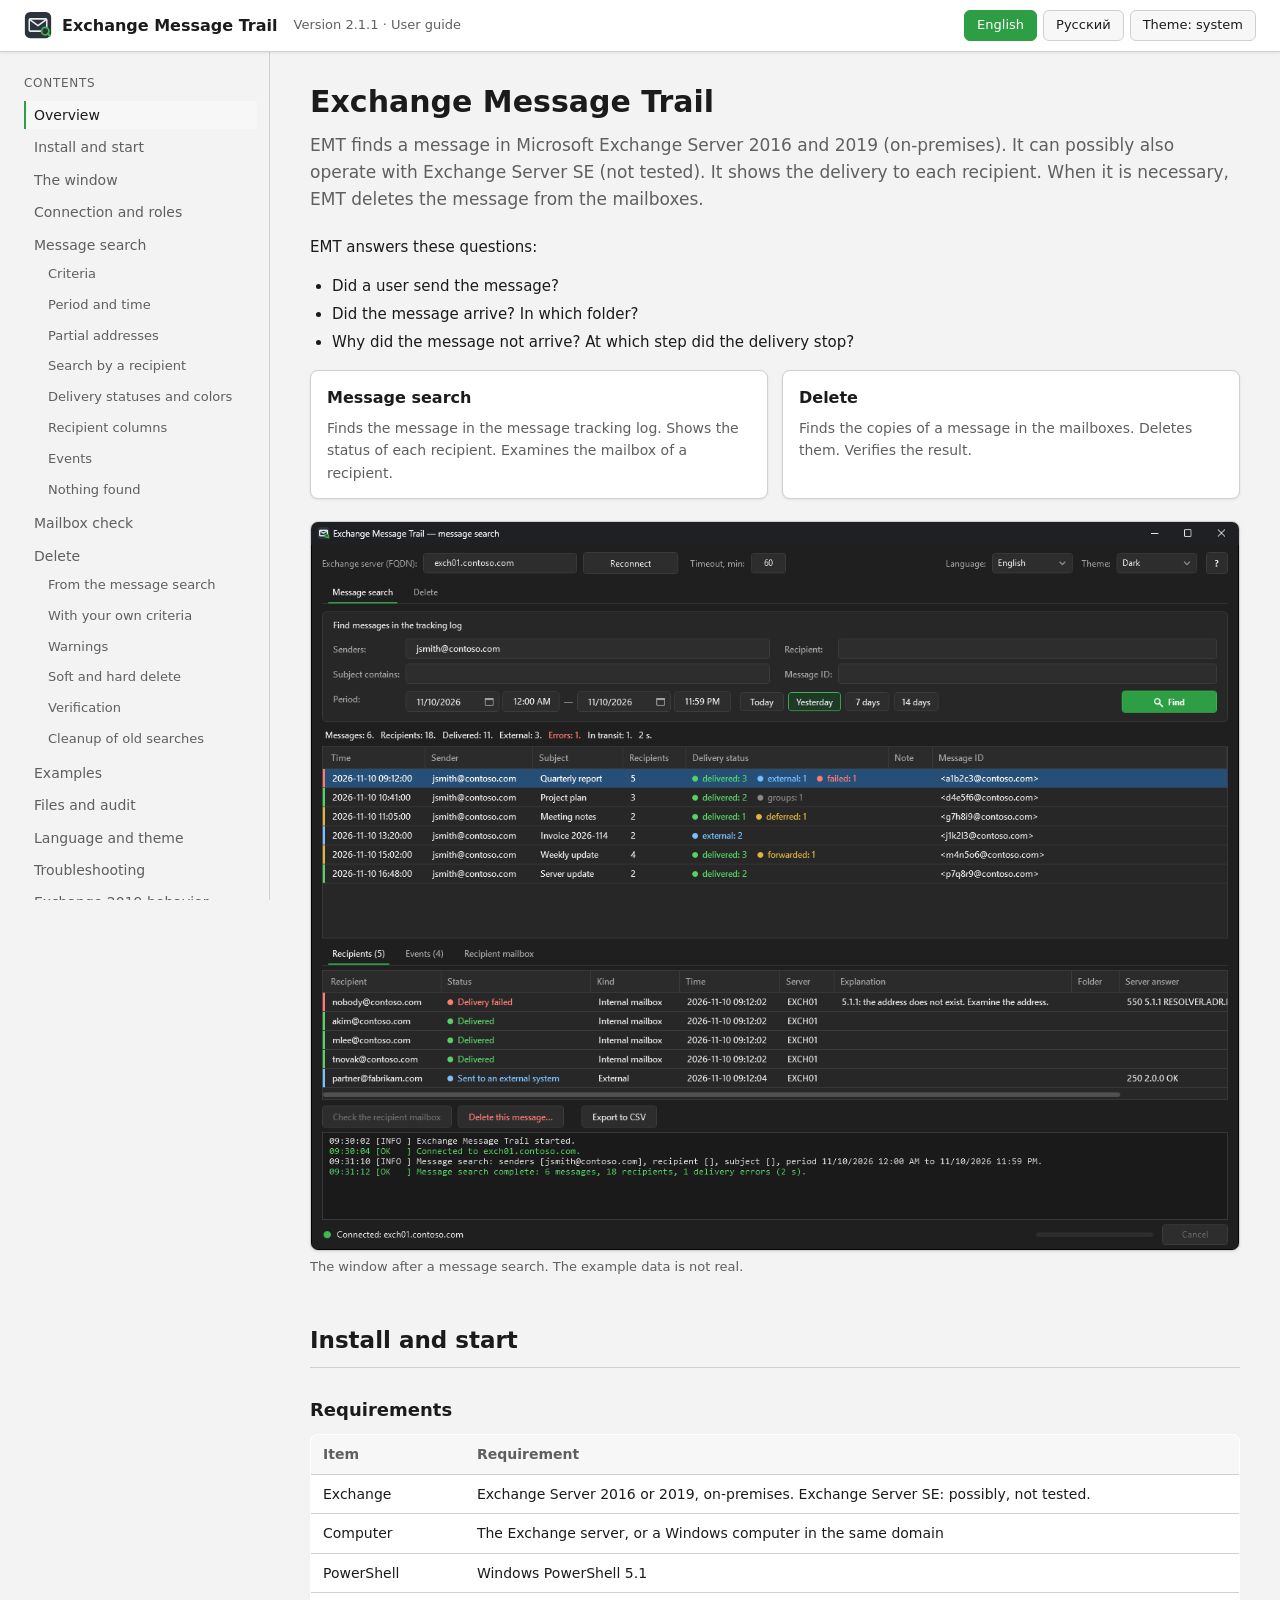
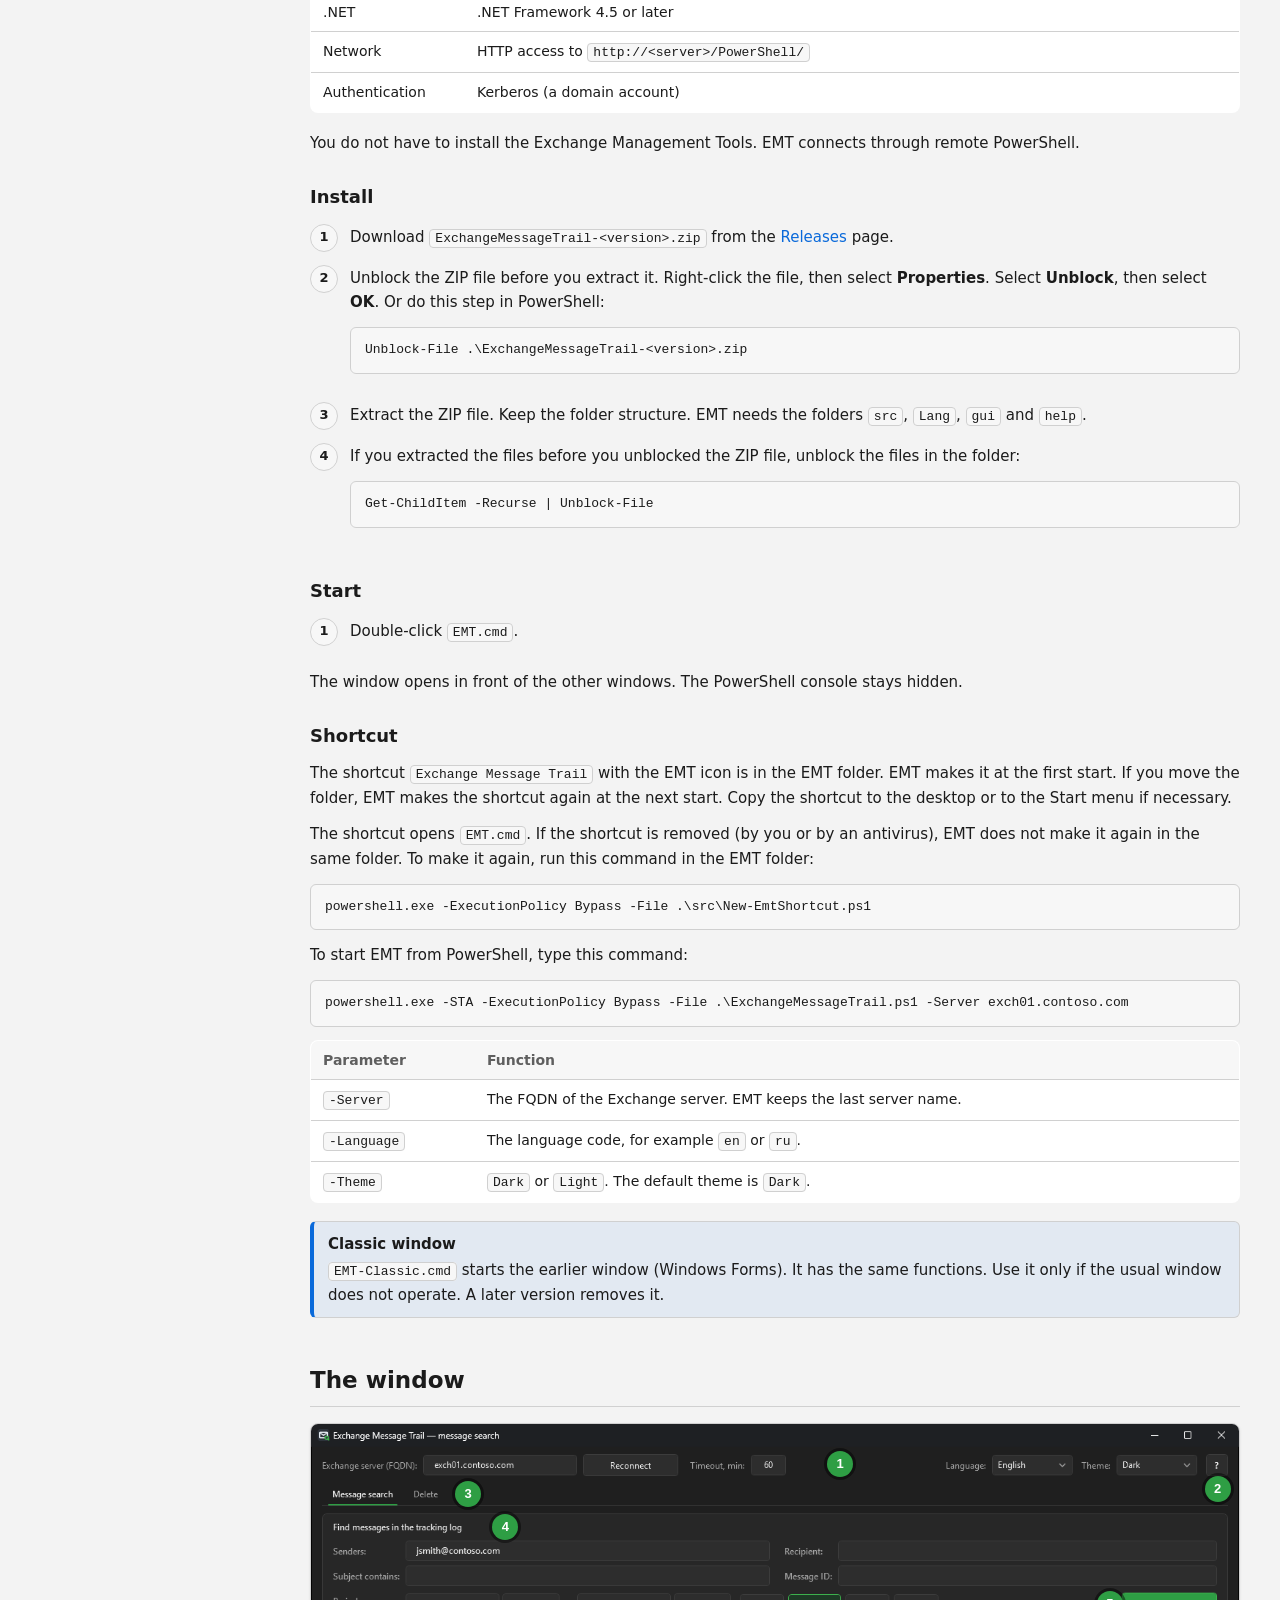
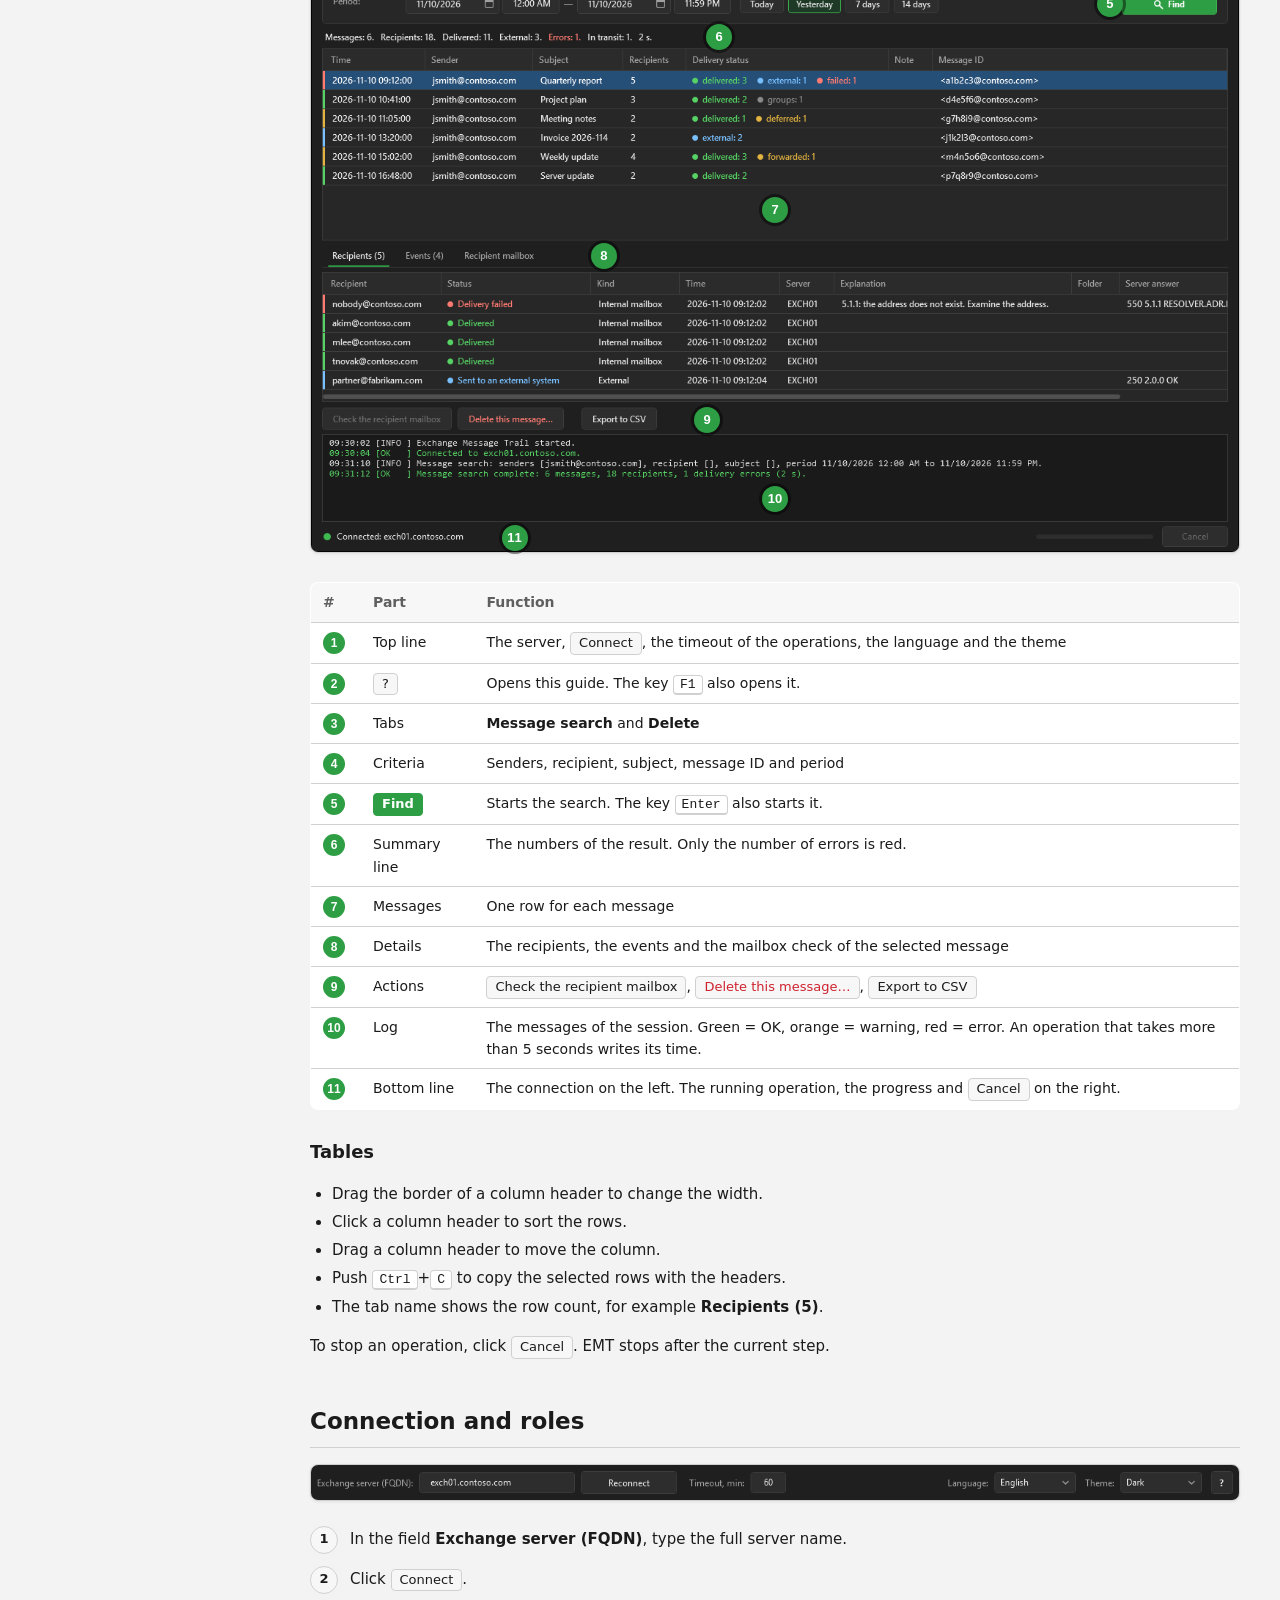
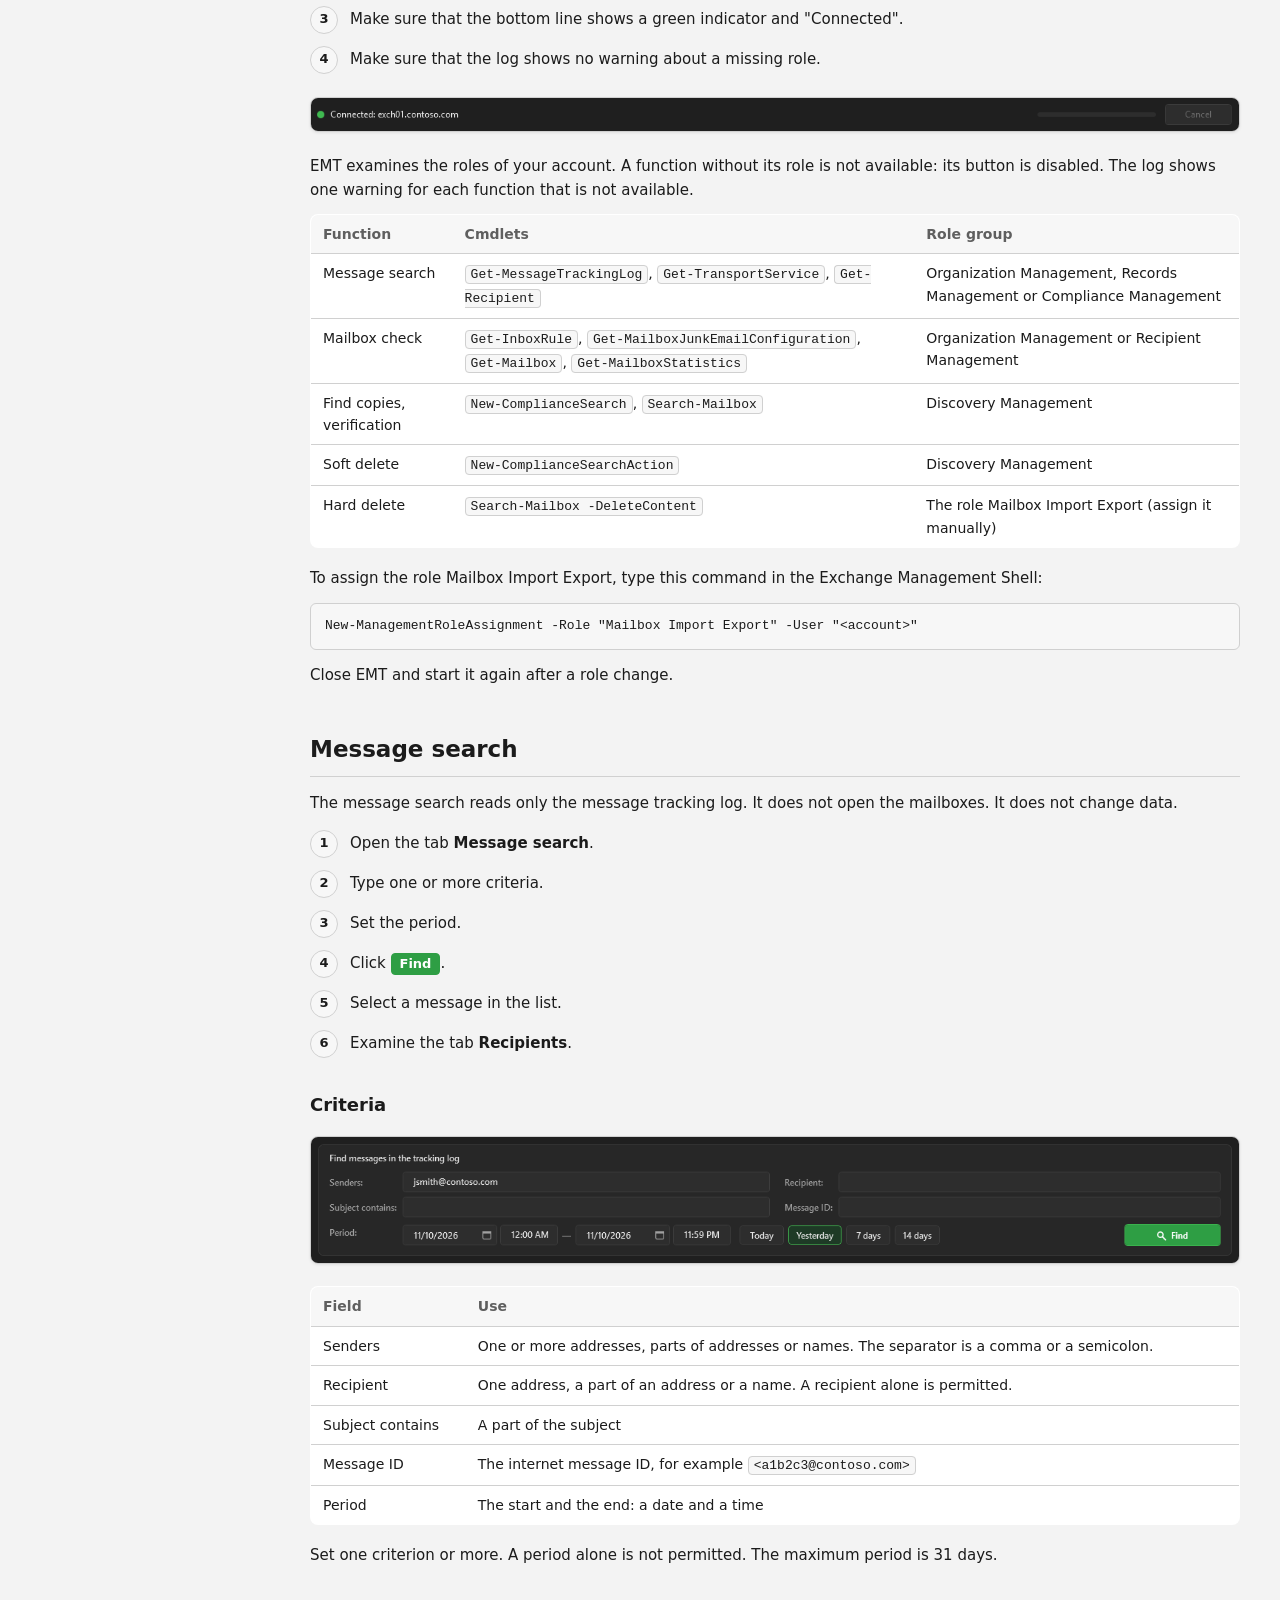
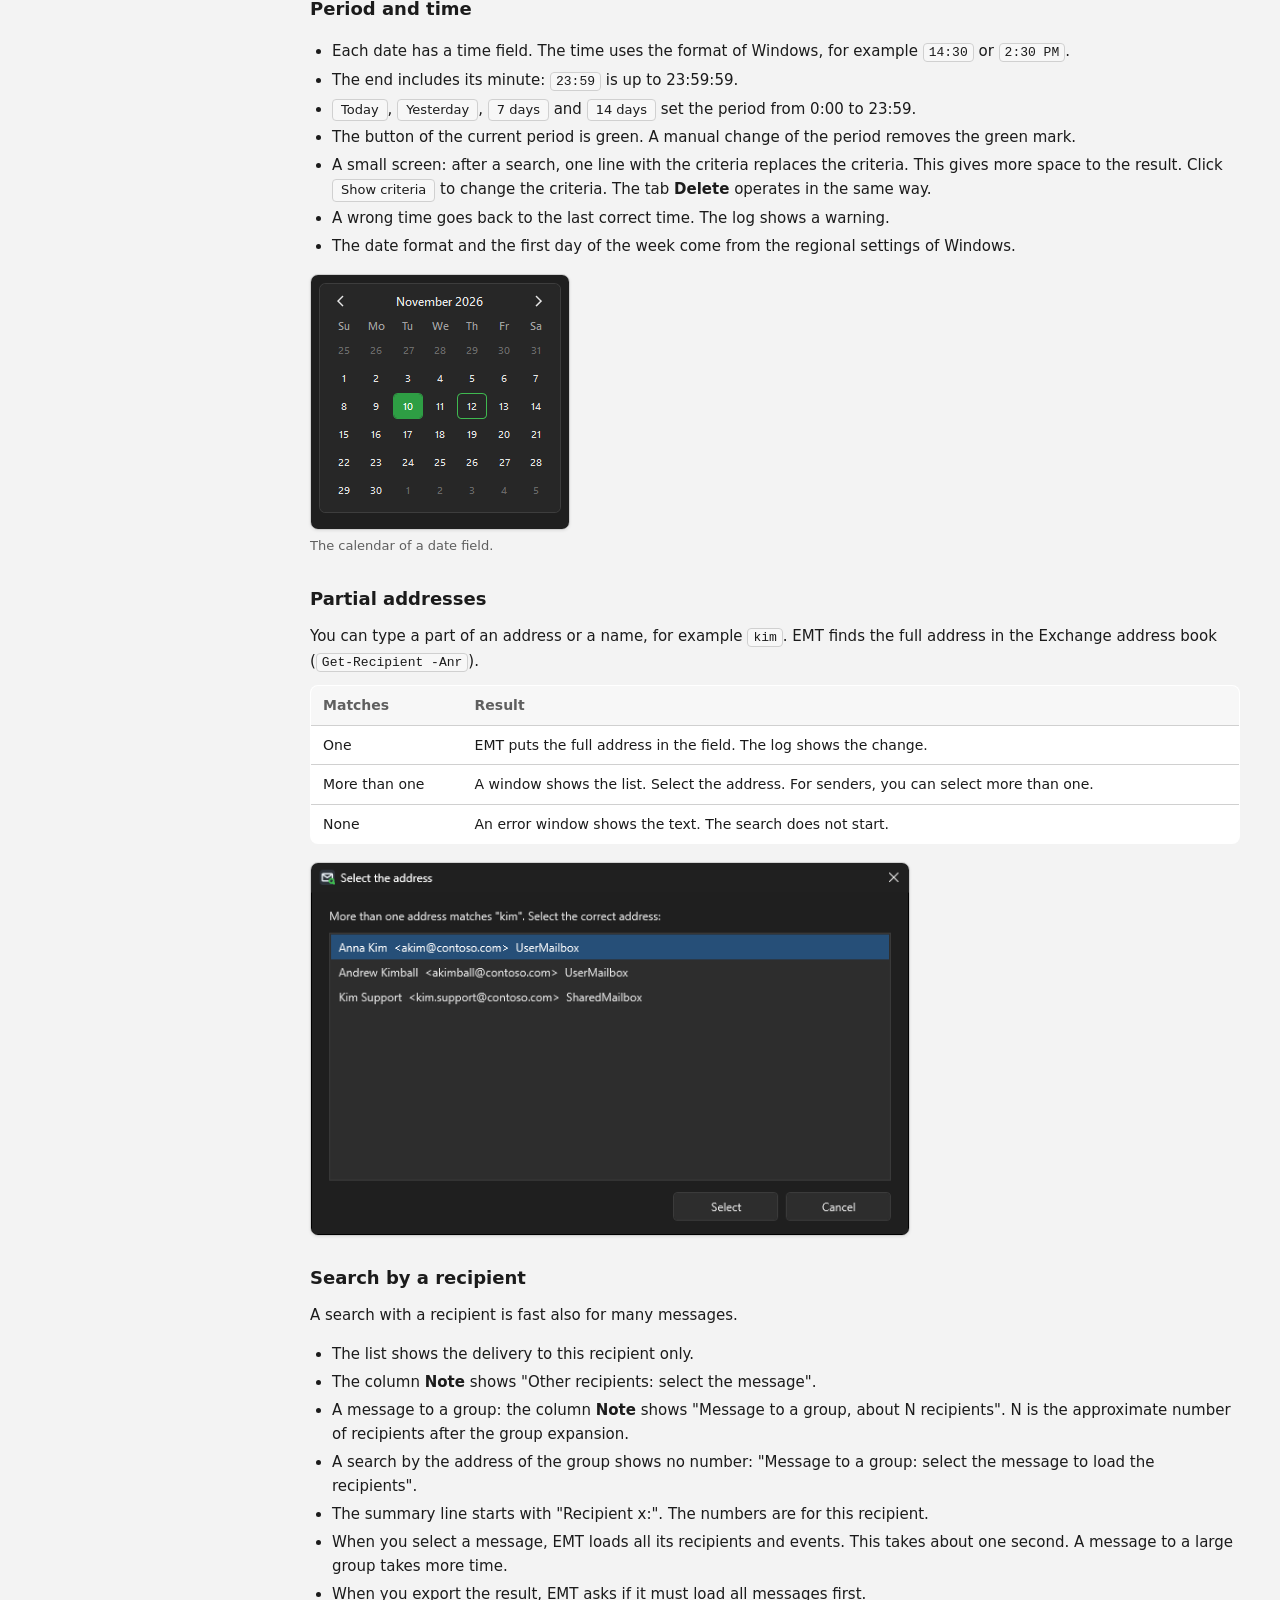
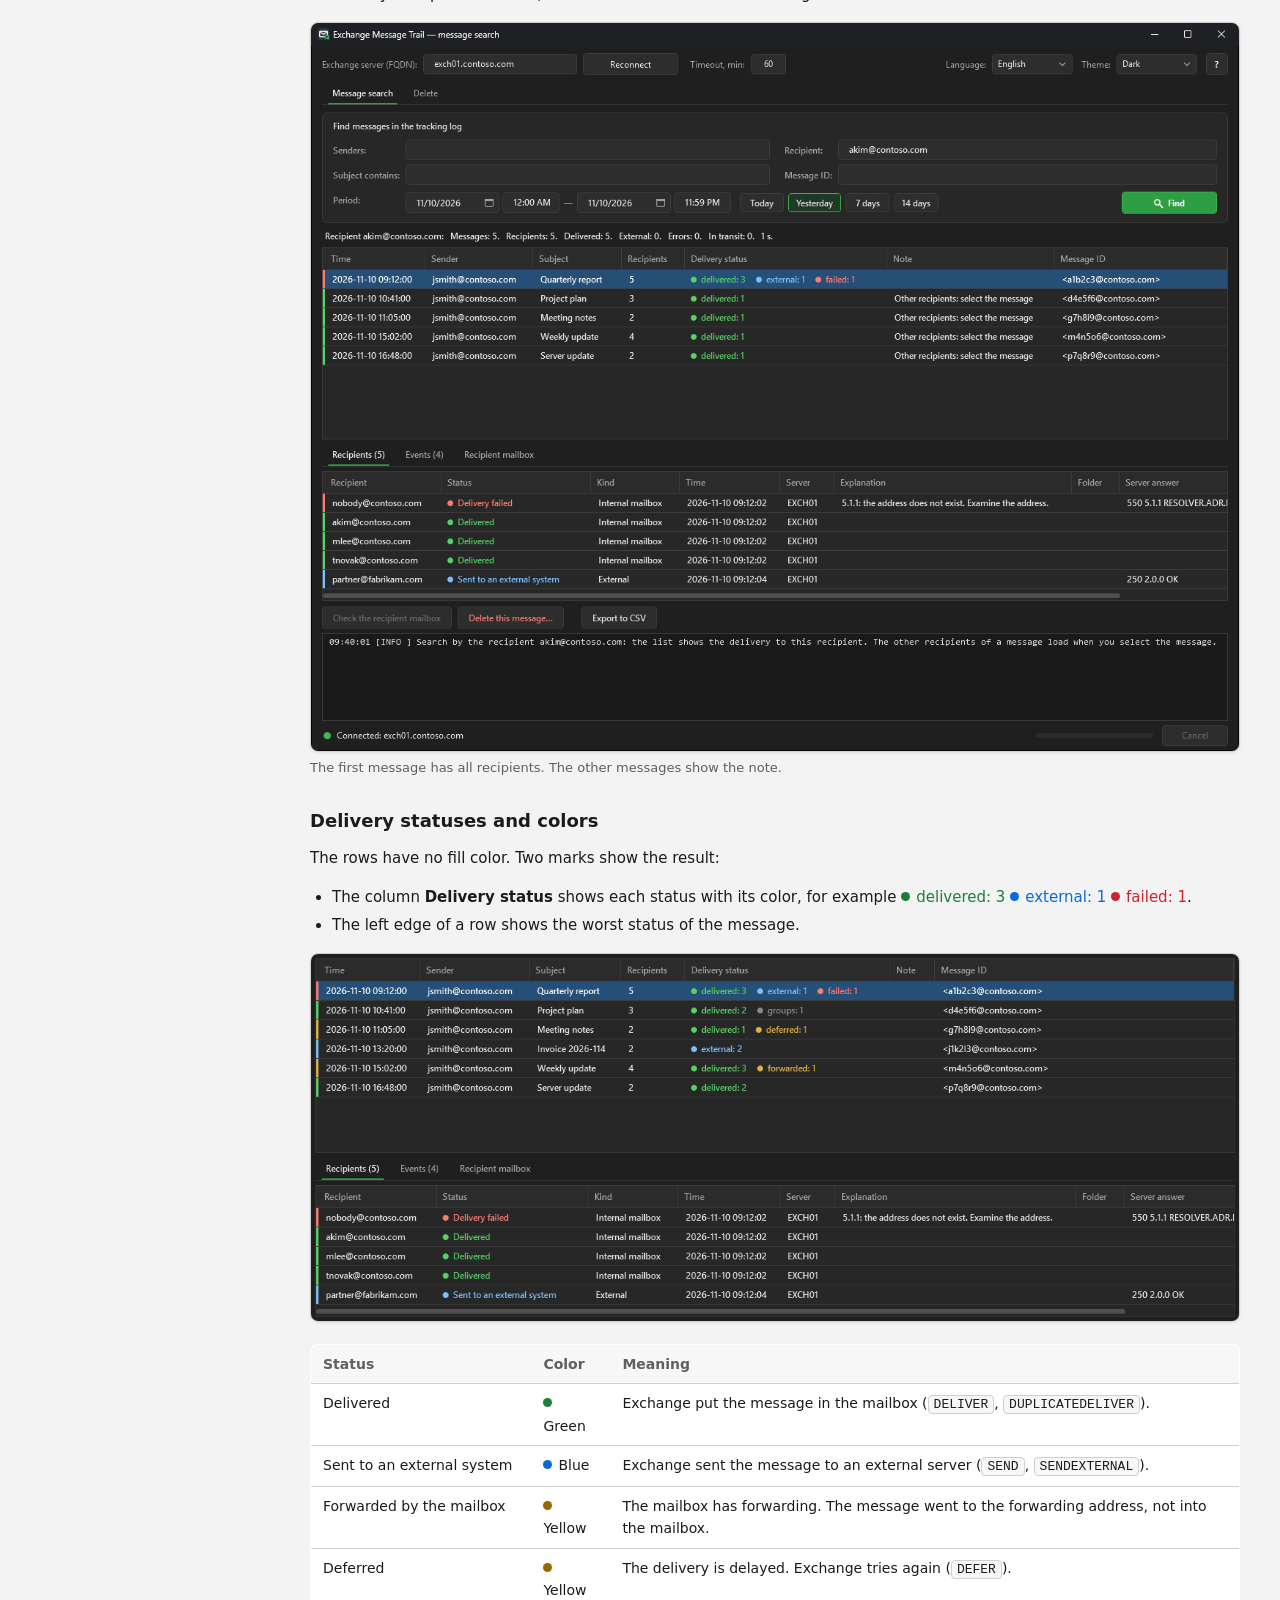
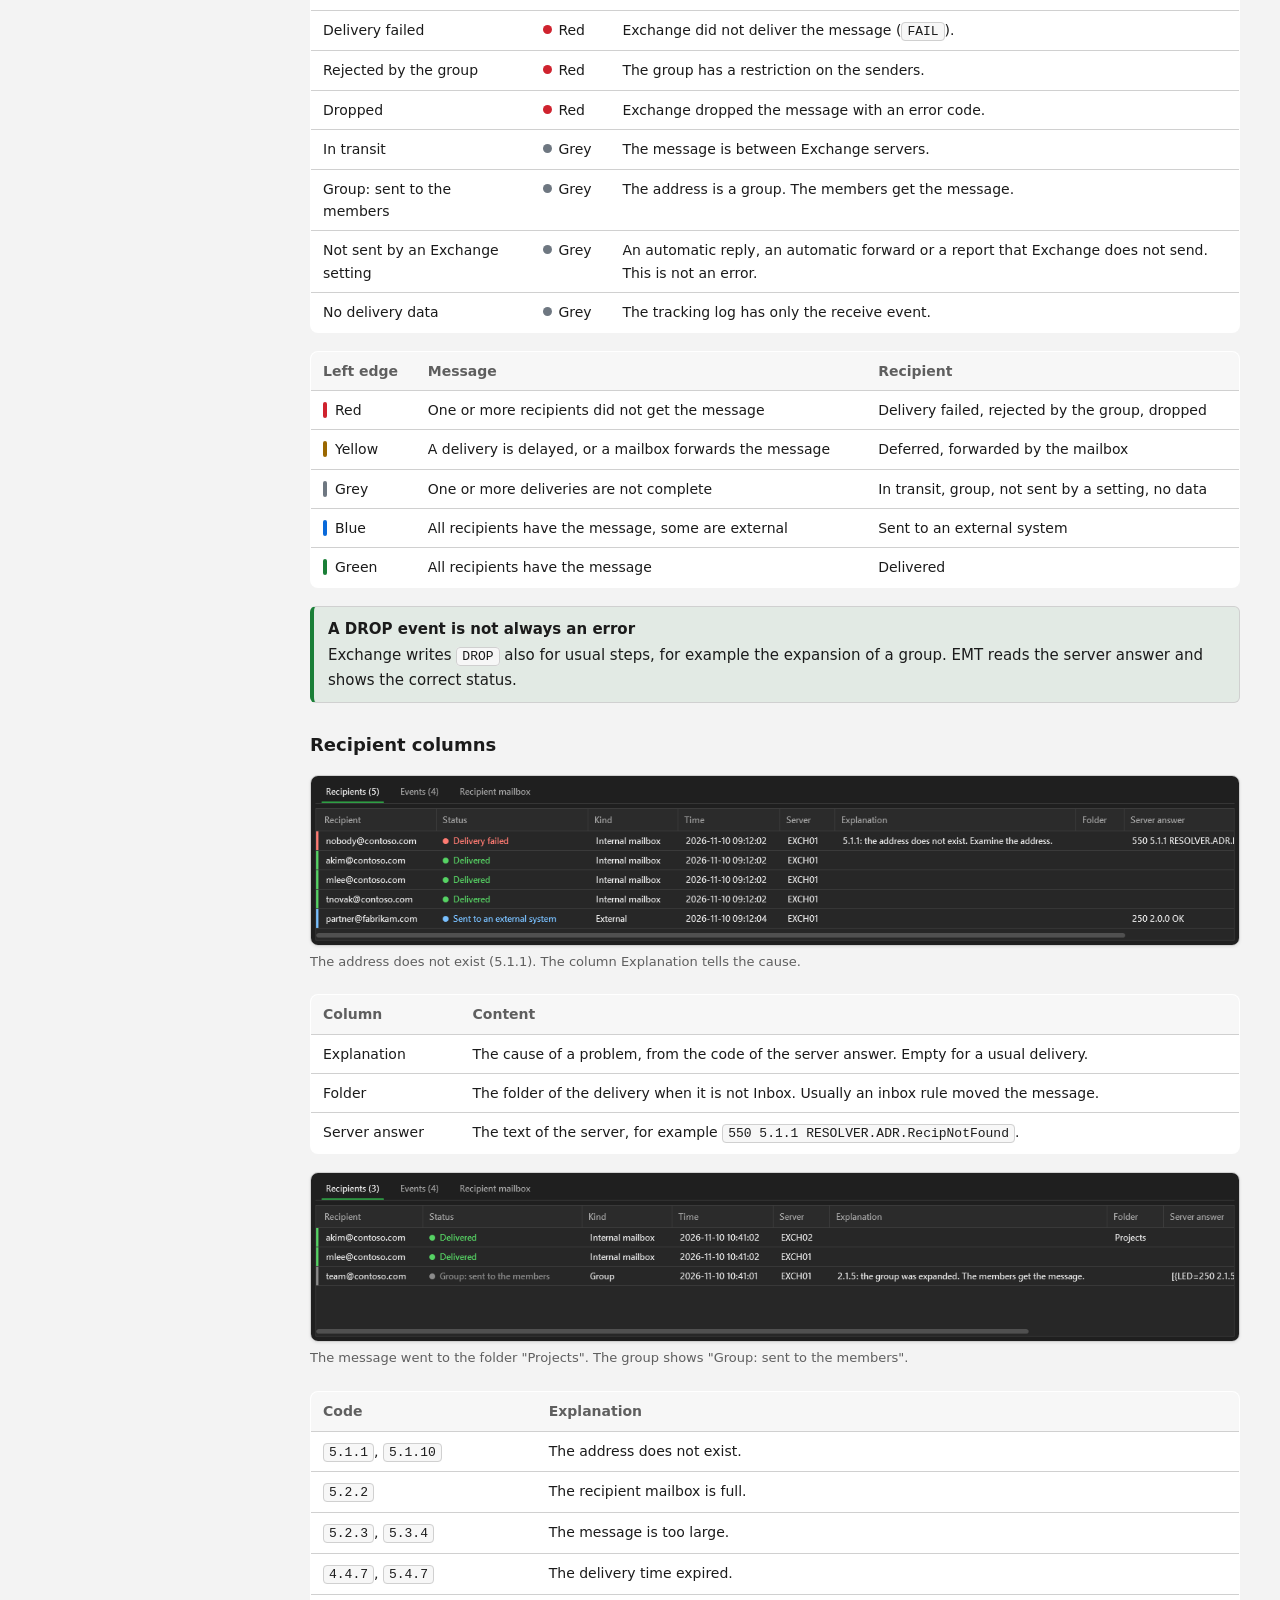
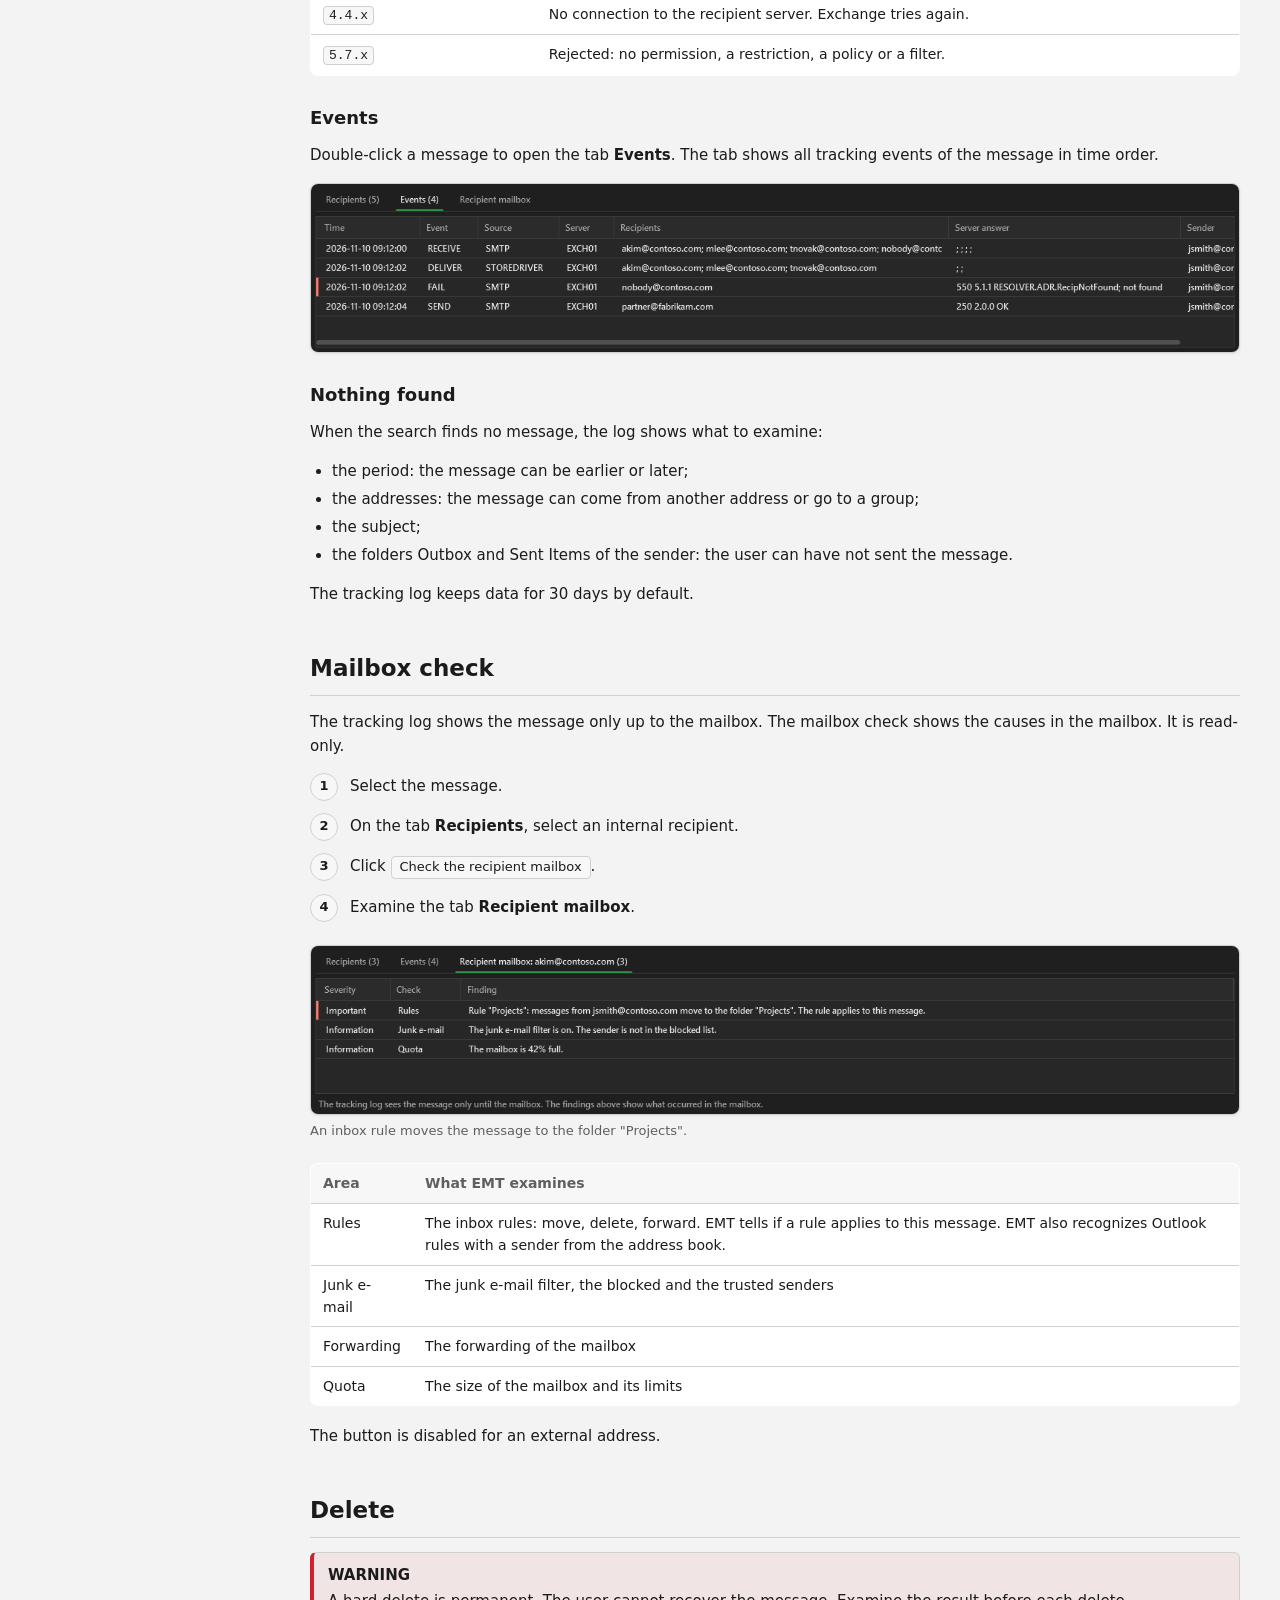
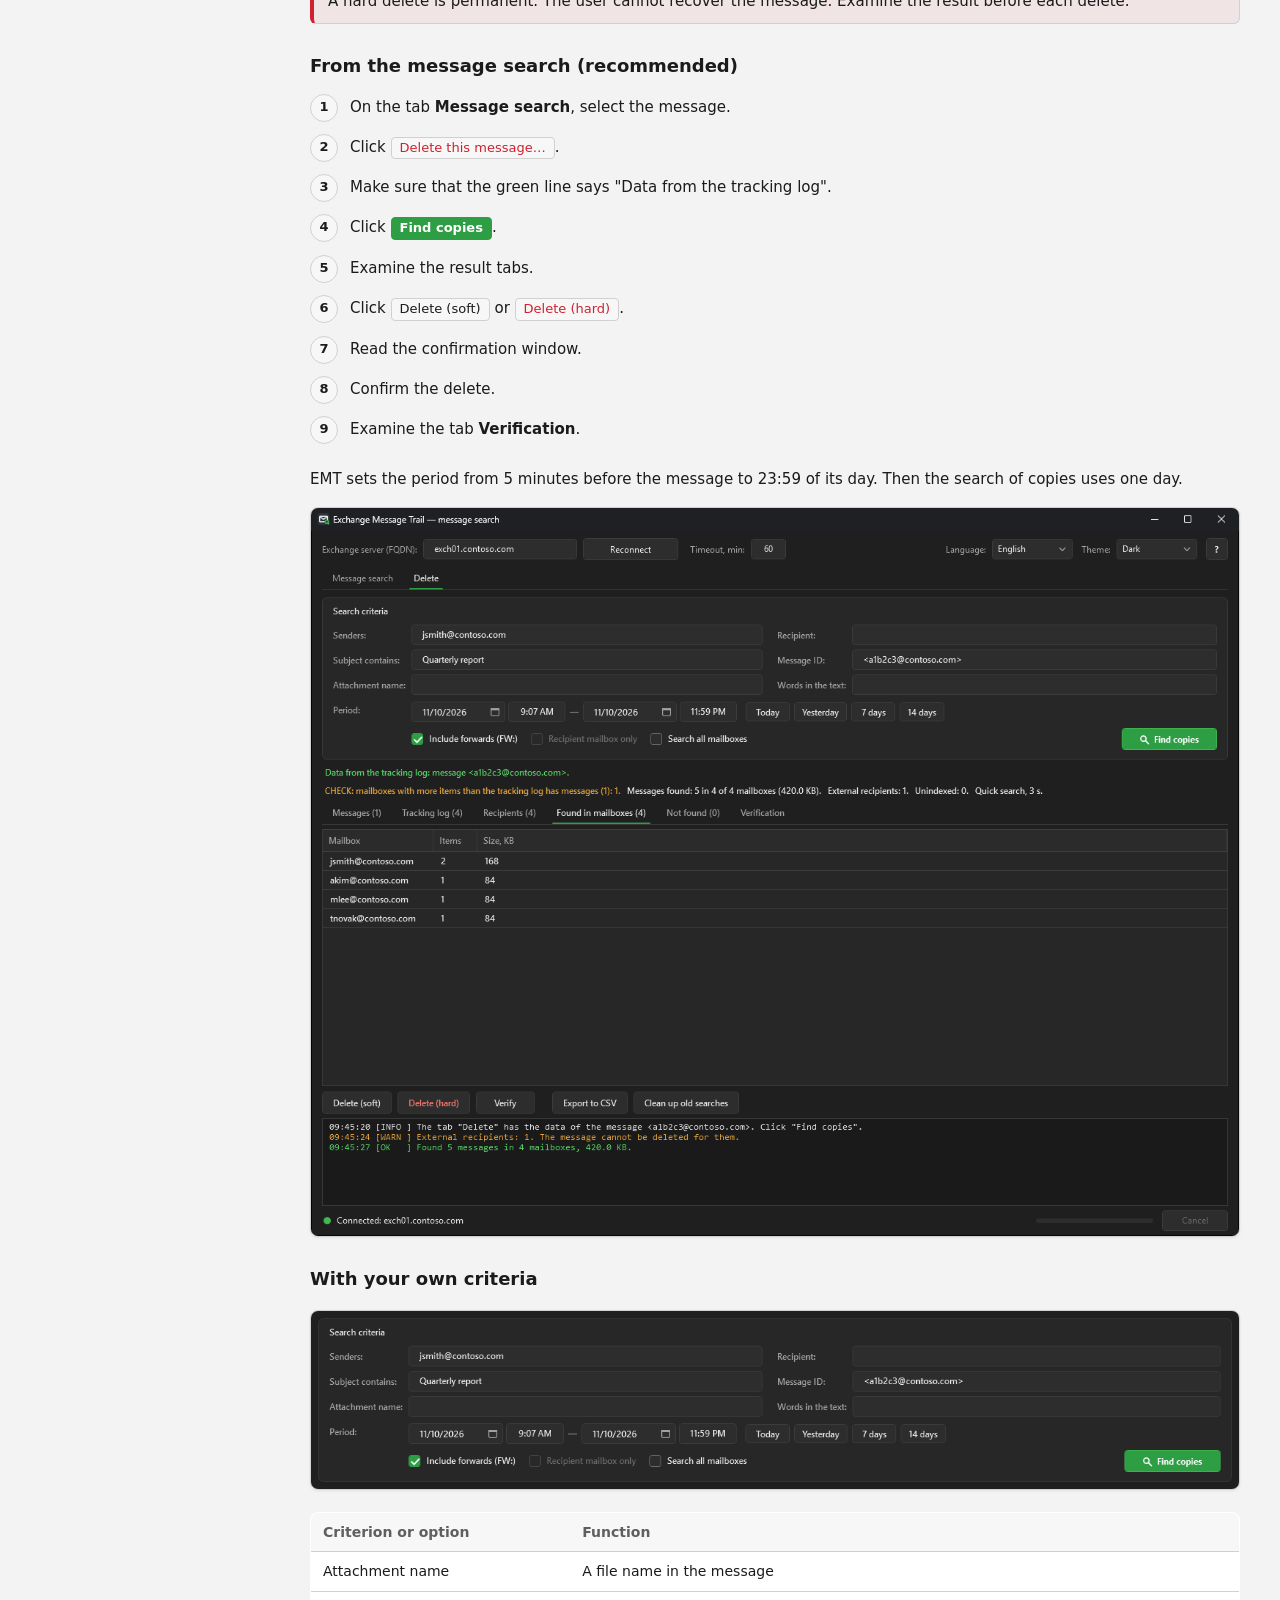
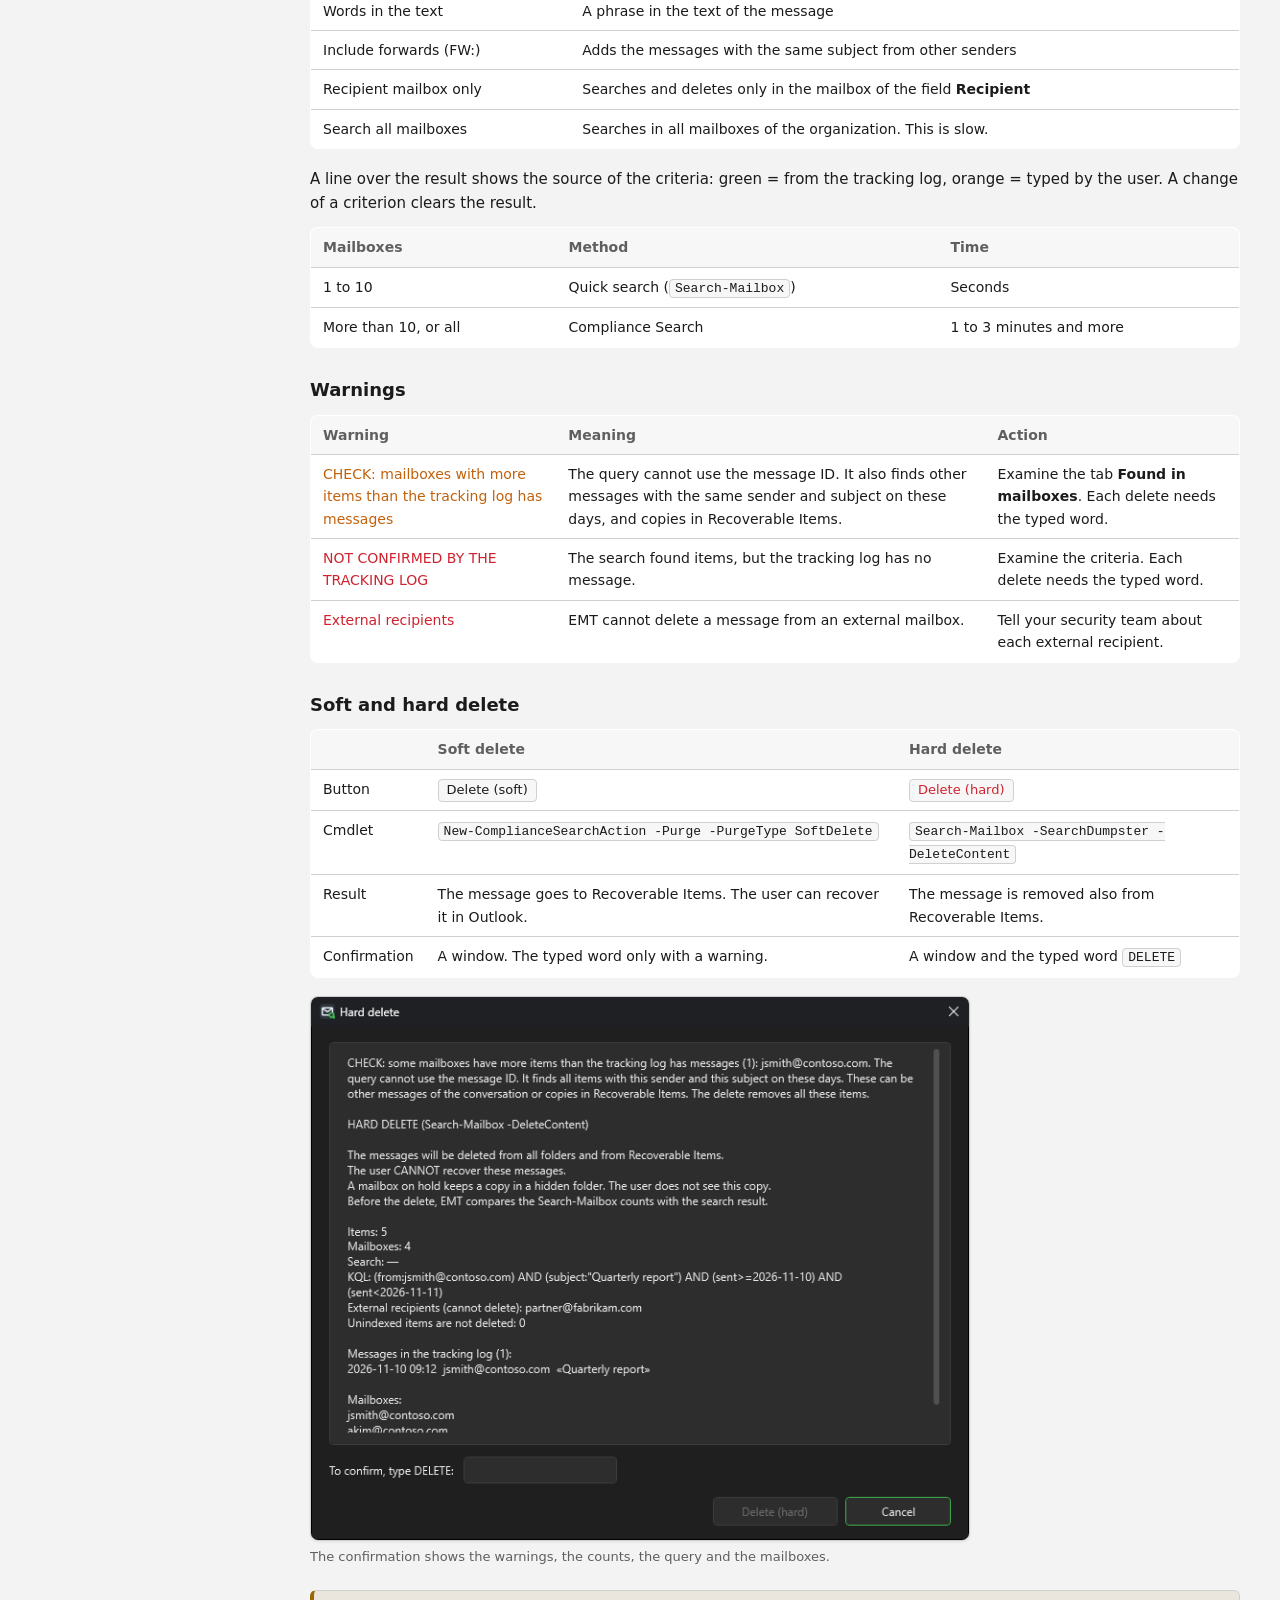
==== help/index.html @ c97c8e83 "Classic window: the message search works again (2.1.1) - The classic window does not send the parame" ====
<!DOCTYPE html>
<html lang="en">
<head>
<meta charset="utf-8">
<meta name="viewport" content="width=device-width, initial-scale=1">
<meta name="emt-version" content="2.1.1">
<title>Exchange Message Trail — Help</title>
<link rel="stylesheet" href="help.css">
<link rel="icon" type="image/svg+xml" href="img/emt.svg">
<script src="help.js"></script>
<script>
  // The page opens the guide in the language of the browser. "?nolang" stops this (the links below).
  if (location.search.indexOf('nolang') < 0) {
    var l = (navigator.language || 'en').toLowerCase();
    location.replace(l.indexOf('ru') === 0 || l.indexOf('uk') === 0 || l.indexOf('be') === 0 ? 'ru.html' : 'en.html');
  }
</script>
</head>
<body>
<header class="top">
  <div class="logo"><img src="img/emt.svg" class="mark" alt="">Exchange Message Trail</div>
  <span class="version">2.1.1</span>
</header>
<main style="max-width:760px;margin:0 auto">
  <h1>Help / Справка</h1>
  <p class="lead">Select the language. / Выберите язык.</p>
  <div class="cards">
    <a class="card" href="en.html"><h3>English</h3><p>The user guide of Exchange Message Trail.</p></a>
    <a class="card" href="ru.html"><h3>Русский</h3><p>Руководство пользователя Exchange Message Trail.</p></a>
  </div>
</main>
</body>
</html>
---- help/help.css ----
/*
  Exchange Message Trail: the style of the user guide (help/en.html, help/ru.html).
  The colors are the colors of the EMT window. The page follows the theme of the system.
  The button in the header changes the theme. No external fonts and no external files: the guide operates without the Internet.
*/
:root {
  --bg: #1f1f1f; --panel: #272727; --panel2: #2d2d2d; --border: #3d3d3d;
  --fg: #e6e6e6; --dim: #a0a0a0; --accent: #2e9e44; --accent-fg: #fff; --link: #79c0ff;
  --green: #56d364; --blue: #79c0ff; --red: #ff7b72; --yellow: #e3b341; --grey: #8b8b8b; --orange: #e3a33b;
  --note: rgba(121, 192, 255, .10); --warn: rgba(227, 179, 65, .12); --danger: rgba(255, 123, 114, .12); --tip: rgba(86, 211, 100, .10);
  --shadow: none;
}
@media (prefers-color-scheme: light) {
  :root:not([data-theme="dark"]) {
    --bg: #f3f3f3; --panel: #ffffff; --panel2: #f7f7f7; --border: #d0d0d0;
    --fg: #1b1b1b; --dim: #5f5f5f; --link: #0969da;
    --green: #1a7f37; --blue: #0969da; --red: #cf222e; --yellow: #9a6700; --grey: #6e7781; --orange: #c2610c;
    --note: rgba(9, 105, 218, .07); --warn: rgba(154, 103, 0, .09); --danger: rgba(207, 34, 46, .07); --tip: rgba(26, 127, 55, .08);
    --shadow: 0 1px 3px rgba(0, 0, 0, .08);
  }
}
:root[data-theme="light"] {
  --bg: #f3f3f3; --panel: #ffffff; --panel2: #f7f7f7; --border: #d0d0d0;
  --fg: #1b1b1b; --dim: #5f5f5f; --link: #0969da;
  --green: #1a7f37; --blue: #0969da; --red: #cf222e; --yellow: #9a6700; --grey: #6e7781; --orange: #c2610c;
  --note: rgba(9, 105, 218, .07); --warn: rgba(154, 103, 0, .09); --danger: rgba(207, 34, 46, .07); --tip: rgba(26, 127, 55, .08);
  --shadow: 0 1px 3px rgba(0, 0, 0, .08);
}

* { box-sizing: border-box; }
html { scroll-behavior: smooth; scroll-padding-top: 72px; }
body {
  margin: 0; background: var(--bg); color: var(--fg);
  font: 15px/1.6 "Segoe UI", system-ui, -apple-system, sans-serif;
}
a { color: var(--link); text-decoration: none; }
a:hover { text-decoration: underline; }
code, kbd, pre { font-family: Consolas, "Cascadia Mono", monospace; font-size: 13px; }
code { background: var(--panel2); border: 1px solid var(--border); border-radius: 4px; padding: 1px 5px; }
pre { background: var(--panel2); border: 1px solid var(--border); border-radius: 6px; padding: 12px 14px; overflow-x: auto; }
pre code { background: none; border: 0; padding: 0; }
kbd { background: var(--panel); border: 1px solid var(--border); border-bottom-width: 2px; border-radius: 4px; padding: 1px 6px; }

/* ---------- Header ---------- */
header.top {
  position: sticky; top: 0; z-index: 10; display: flex; align-items: center; gap: 16px;
  padding: 10px 24px; background: var(--panel); border-bottom: 1px solid var(--border); box-shadow: var(--shadow);
}
header.top .logo { display: flex; align-items: center; gap: 10px; font-weight: 600; font-size: 16px; color: var(--fg); }
header.top .logo .mark { width: 28px; height: 28px; display: block; }
header.top .version { color: var(--dim); font-size: 13px; }
header.top .spacer { flex: 1; }
header.top .switch { display: flex; gap: 6px; }
header.top .switch a, header.top .switch button {
  border: 1px solid var(--border); background: var(--panel2); color: var(--fg); border-radius: 6px;
  padding: 4px 12px; font: inherit; font-size: 13px; cursor: pointer;
}
header.top .switch a.active { background: var(--accent); border-color: var(--accent); color: var(--accent-fg); }

/* ---------- Layout ---------- */
.layout { display: grid; grid-template-columns: 270px minmax(0, 1fr); max-width: 1320px; margin: 0 auto; }
nav.toc {
  position: sticky; top: 52px; align-self: start; max-height: calc(100vh - 52px); overflow-y: auto;
  padding: 22px 12px 40px 24px; border-right: 1px solid var(--border); font-size: 14px;
}
nav.toc .title { color: var(--dim); font-size: 12px; text-transform: uppercase; letter-spacing: .06em; margin: 0 0 8px; }
nav.toc ol { list-style: none; margin: 0; padding: 0; }
nav.toc ol ol { padding-left: 14px; margin: 2px 0 6px; font-size: 13px; }
nav.toc a { display: block; color: var(--dim); padding: 3px 8px; border-left: 2px solid transparent; border-radius: 0 4px 4px 0; }
nav.toc a:hover { color: var(--fg); background: var(--panel2); text-decoration: none; }
nav.toc a.active { color: var(--fg); border-left-color: var(--accent); background: var(--panel2); }
main { padding: 26px 40px 80px; min-width: 0; }
main > section { margin-bottom: 44px; }

h1 { font-size: 30px; margin: 0 0 6px; }
h2 { font-size: 23px; margin: 0 0 14px; padding-bottom: 8px; border-bottom: 1px solid var(--border); }
h3 { font-size: 18px; margin: 28px 0 10px; }
h4 { font-size: 15px; margin: 20px 0 8px; color: var(--dim); text-transform: uppercase; letter-spacing: .04em; }
p { margin: 0 0 12px; }
.lead { font-size: 17px; color: var(--dim); margin-bottom: 22px; }

/* ---------- Cards and hero ---------- */
.cards { display: grid; grid-template-columns: repeat(auto-fit, minmax(240px, 1fr)); gap: 14px; margin: 16px 0 22px; }
.card { background: var(--panel); border: 1px solid var(--border); border-radius: 8px; padding: 14px 16px; box-shadow: var(--shadow); }
.card h3 { margin: 0 0 6px; font-size: 16px; }
.card p { margin: 0; color: var(--dim); font-size: 14px; }

/* ---------- Figures ---------- */
figure { margin: 16px 0 22px; }
figure img { display: block; max-width: 100%; height: auto; border: 1px solid var(--border); border-radius: 8px; box-shadow: var(--shadow); }
figcaption { color: var(--dim); font-size: 13px; margin-top: 6px; }
.shot { position: relative; display: inline-block; max-width: 100%; }
.shot img { display: block; max-width: 100%; }
.shot .pin {
  position: absolute; transform: translate(-50%, -50%); width: 26px; height: 26px; border-radius: 50%;
  background: var(--accent); color: #fff; font: 700 13px/26px "Segoe UI", sans-serif; text-align: center;
  box-shadow: 0 0 0 3px rgba(0, 0, 0, .45);
}
.pin-inline { display: inline-block; width: 22px; height: 22px; border-radius: 50%; background: var(--accent); color: #fff;
  font: 700 12px/22px "Segoe UI", sans-serif; text-align: center; margin-right: 4px; }

/* ---------- Tables ---------- */
table { width: 100%; border-collapse: collapse; margin: 10px 0 18px; font-size: 14px; background: var(--panel);
  border: 1px solid var(--border); border-radius: 8px; overflow: hidden; }
th, td { text-align: left; vertical-align: top; padding: 8px 12px; border-bottom: 1px solid var(--border); }
th { background: var(--panel2); color: var(--dim); font-weight: 600; }
tr:last-child td { border-bottom: 0; }

/* ---------- Callouts ---------- */
.callout { border: 1px solid var(--border); border-left: 4px solid var(--blue); background: var(--note);
  border-radius: 6px; padding: 10px 14px; margin: 14px 0; }
.callout.warn { border-left-color: var(--yellow); background: var(--warn); }
.callout.danger { border-left-color: var(--red); background: var(--danger); }
.callout.tip { border-left-color: var(--green); background: var(--tip); }
.callout b.label { display: block; margin-bottom: 2px; }
.callout p:last-child { margin: 0; }

/* ---------- Status dots and marks ---------- */
.dot { display: inline-block; width: 9px; height: 9px; border-radius: 50%; margin-right: 6px; vertical-align: 1px; }
.dot.green { background: var(--green); } .dot.blue { background: var(--blue); } .dot.red { background: var(--red); }
.dot.yellow { background: var(--yellow); } .dot.grey { background: var(--grey); }
.edge { display: inline-block; width: 4px; height: 16px; border-radius: 2px; vertical-align: -3px; margin-right: 8px; }
.edge.green { background: var(--green); } .edge.blue { background: var(--blue); } .edge.red { background: var(--red); }
.edge.yellow { background: var(--yellow); } .edge.grey { background: var(--grey); }
.t-green { color: var(--green); } .t-blue { color: var(--blue); } .t-red { color: var(--red); }
.t-yellow { color: var(--yellow); } .t-grey { color: var(--grey); } .t-orange { color: var(--orange); }
.btn { display: inline-block; border: 1px solid var(--border); background: var(--panel2); border-radius: 4px;
  padding: 0 8px; font-size: 13px; white-space: nowrap; }
.btn.accent { background: var(--accent); border-color: var(--accent); color: #fff; font-weight: 600; }
.btn.danger { color: var(--red); }

/* ---------- Steps ---------- */
ol.steps { counter-reset: step; list-style: none; padding: 0; margin: 10px 0 18px; }
ol.steps > li { counter-increment: step; position: relative; padding: 4px 0 8px 40px; }
ol.steps > li::before { content: counter(step); position: absolute; left: 0; top: 3px; width: 26px; height: 26px;
  border-radius: 50%; background: var(--panel2); border: 1px solid var(--border); color: var(--fg);
  font-weight: 600; font-size: 13px; text-align: center; line-height: 24px; }
ul { padding-left: 22px; } li { margin-bottom: 4px; }

/* ---------- Examples ---------- */
details.example { background: var(--panel); border: 1px solid var(--border); border-radius: 8px; margin: 12px 0; box-shadow: var(--shadow); }
details.example > summary { cursor: pointer; padding: 12px 16px; font-weight: 600; list-style: none; }
details.example > summary::-webkit-details-marker { display: none; }
details.example > summary::before { content: "\25B8"; display: inline-block; width: 18px; color: var(--accent); transition: transform .15s; }
details.example[open] > summary::before { transform: rotate(90deg); }
details.example > .body { padding: 0 18px 14px; border-top: 1px solid var(--border); }

/* ---------- Full size of a screenshot (help.js) ---------- */
img.zoomable { cursor: zoom-in; }
.shot .pin { pointer-events: none; }
.zoom { display: none; position: fixed; inset: 0; z-index: 100; background: rgba(0, 0, 0, .85);
  overflow: auto; cursor: zoom-out; padding: 40px 24px; }
.zoom.open { display: block; }
.zoom img { display: block; margin: 0 auto; max-width: none; border: 1px solid #3d3d3d; border-radius: 6px;
  box-shadow: 0 8px 40px rgba(0, 0, 0, .6); }
.zoom-close { position: fixed; top: 12px; right: 18px; width: 38px; height: 38px; border-radius: 50%;
  border: 1px solid #555; background: #272727; color: #e6e6e6; font-size: 24px; line-height: 34px; cursor: pointer; }
body.zoom-on { overflow: hidden; }

footer { color: var(--dim); font-size: 13px; border-top: 1px solid var(--border); padding-top: 14px; }

/* ---------- Narrow screens and print ---------- */
@media (max-width: 900px) {
  .layout { grid-template-columns: 1fr; }
  nav.toc { position: static; max-height: none; border-right: 0; border-bottom: 1px solid var(--border); }
  main { padding: 20px 16px 60px; }
}
@media print {
  header.top, nav.toc { display: none; }
  .layout { display: block; }
  body { background: #fff; color: #000; }
  details.example { break-inside: avoid; }
  details.example > .body { display: block; }
}

/* The last section: the wallet address with a copy button and a QR code. */
.wallet { display: flex; align-items: center; gap: 18px; flex-wrap: wrap; margin: 6px 0 16px; }
.wallet .qr { width: 160px; height: 160px; border-radius: 8px; background: #fff; padding: 6px; border: 1px solid var(--border); }
.wallet .address { display: block; font-size: 15px; padding: 8px 10px; background: var(--panel2); border: 1px solid var(--border); border-radius: 6px; word-break: break-all; user-select: all; margin-bottom: 10px; }
.wallet .copy { font: inherit; font-size: 14px; padding: 5px 14px; border-radius: 4px; border: 1px solid var(--accent); background: var(--accent); color: #fff; cursor: pointer; }
.wallet .copy.done { background: transparent; color: var(--accent); }
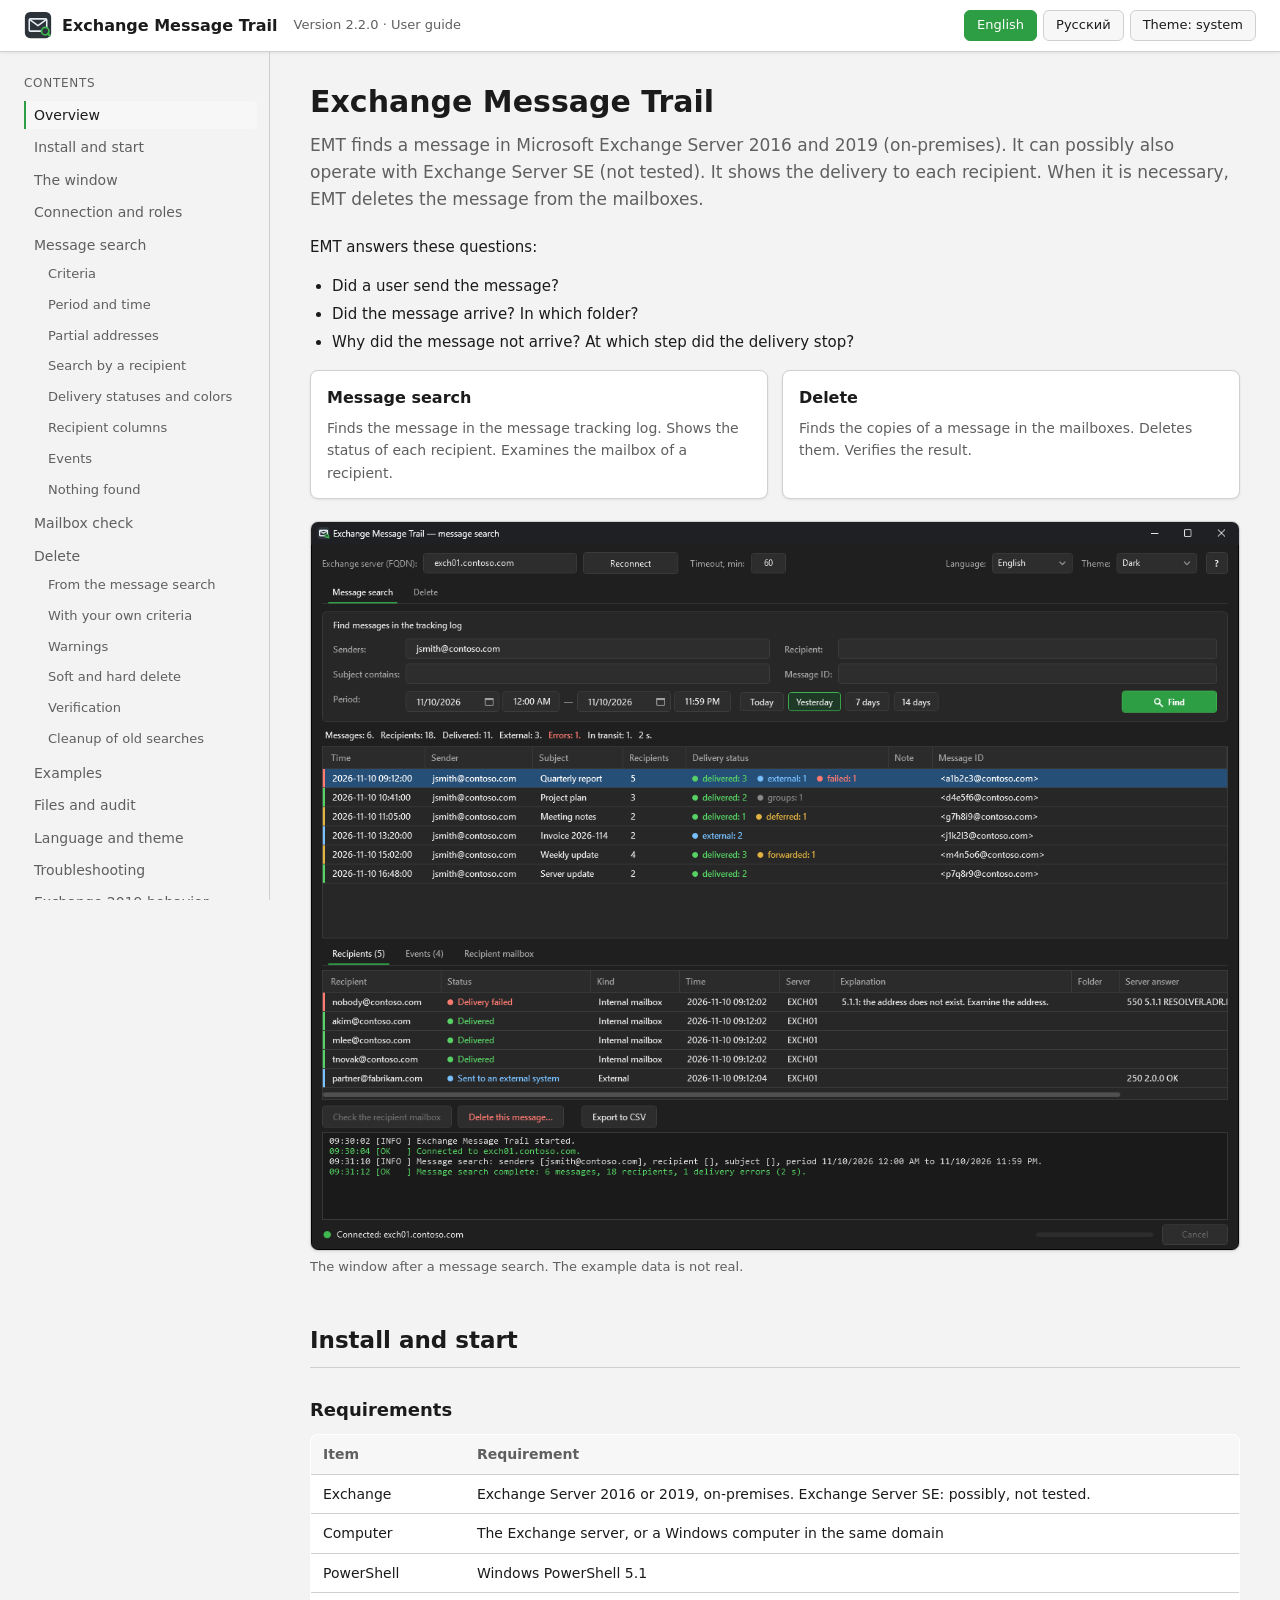
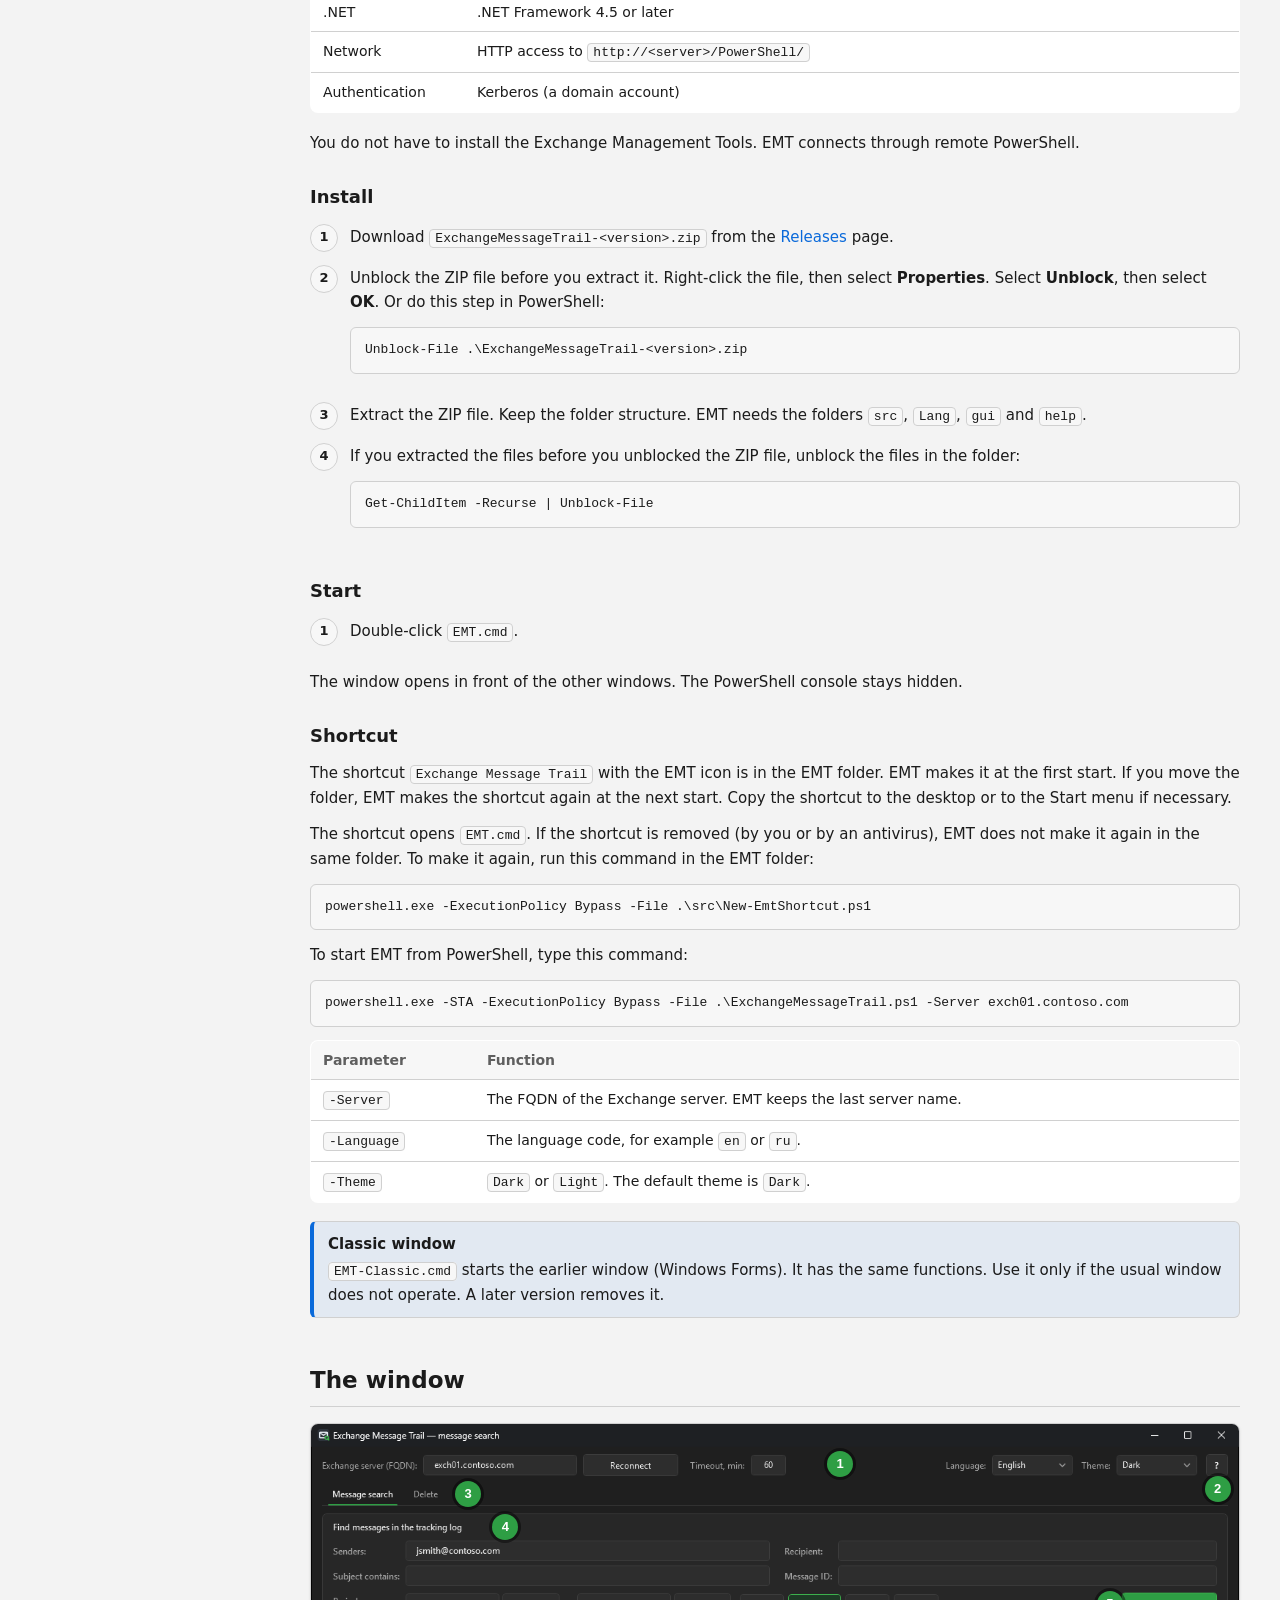
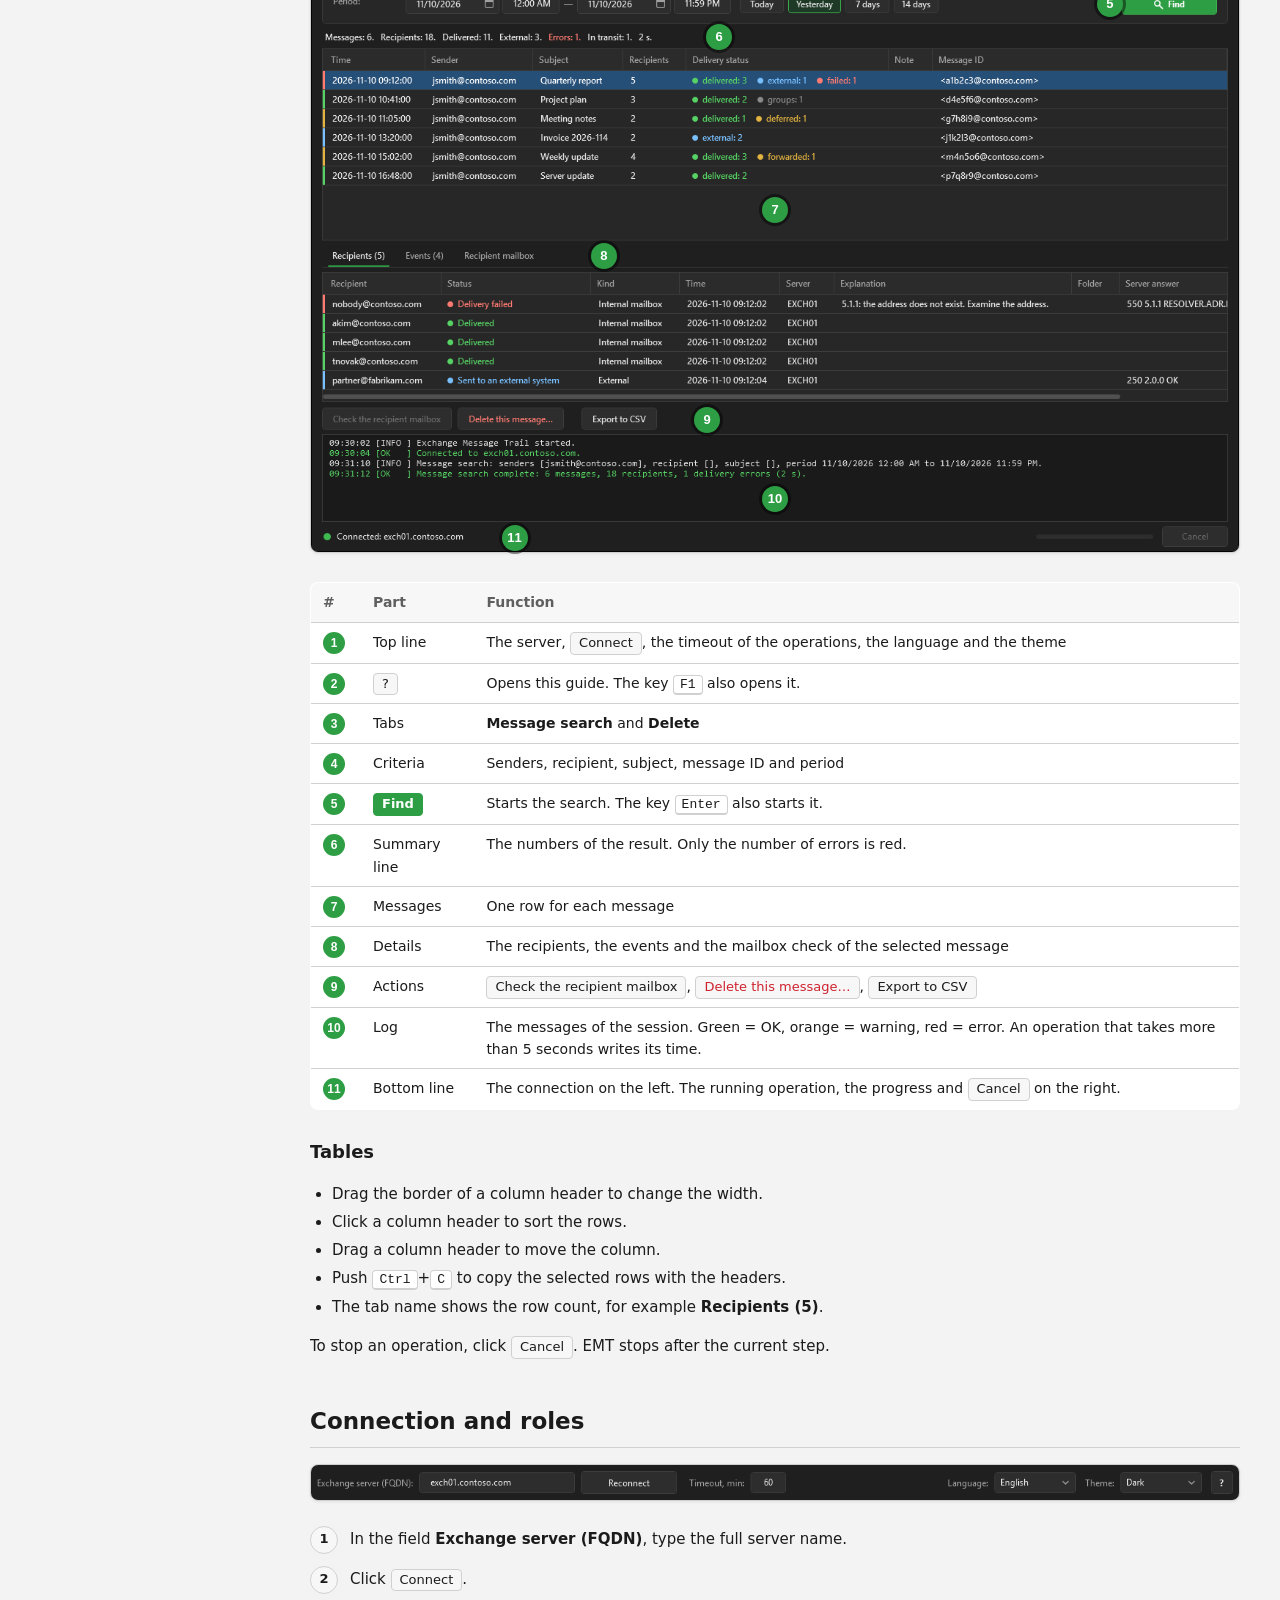
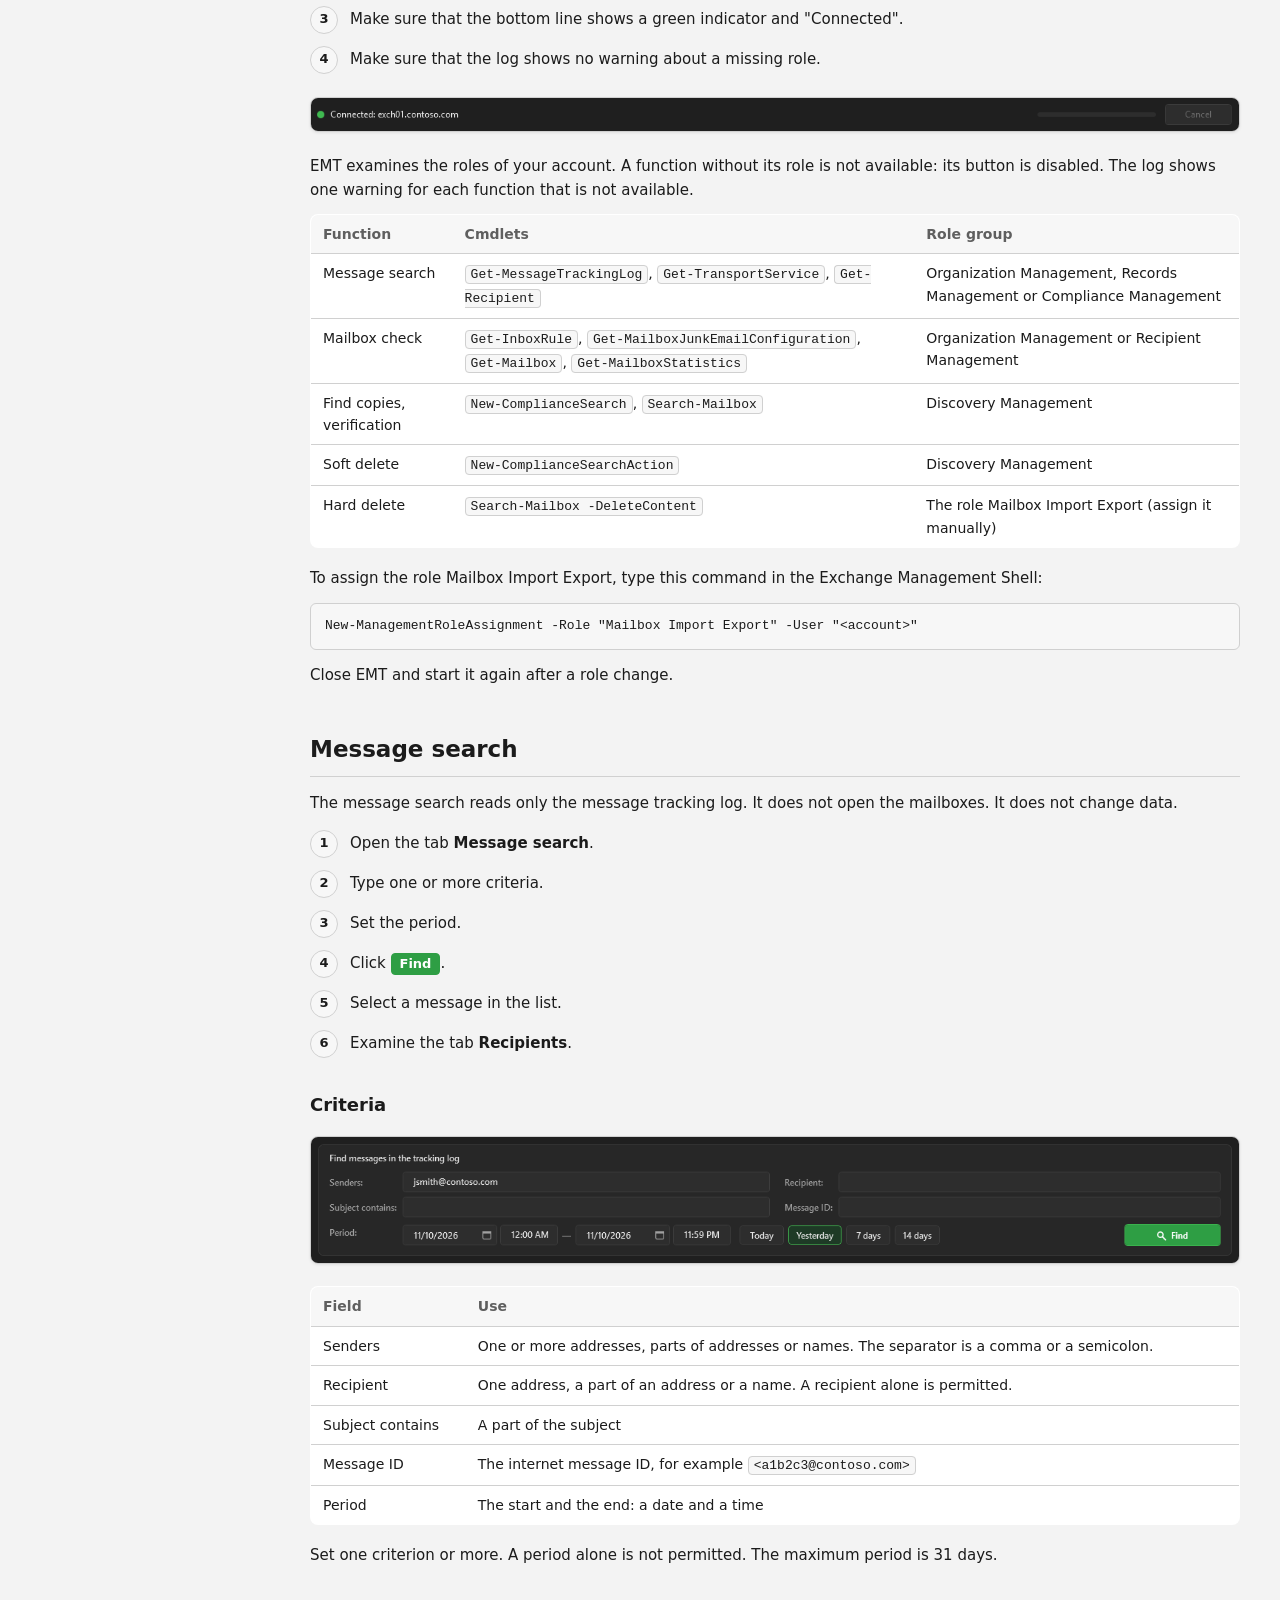
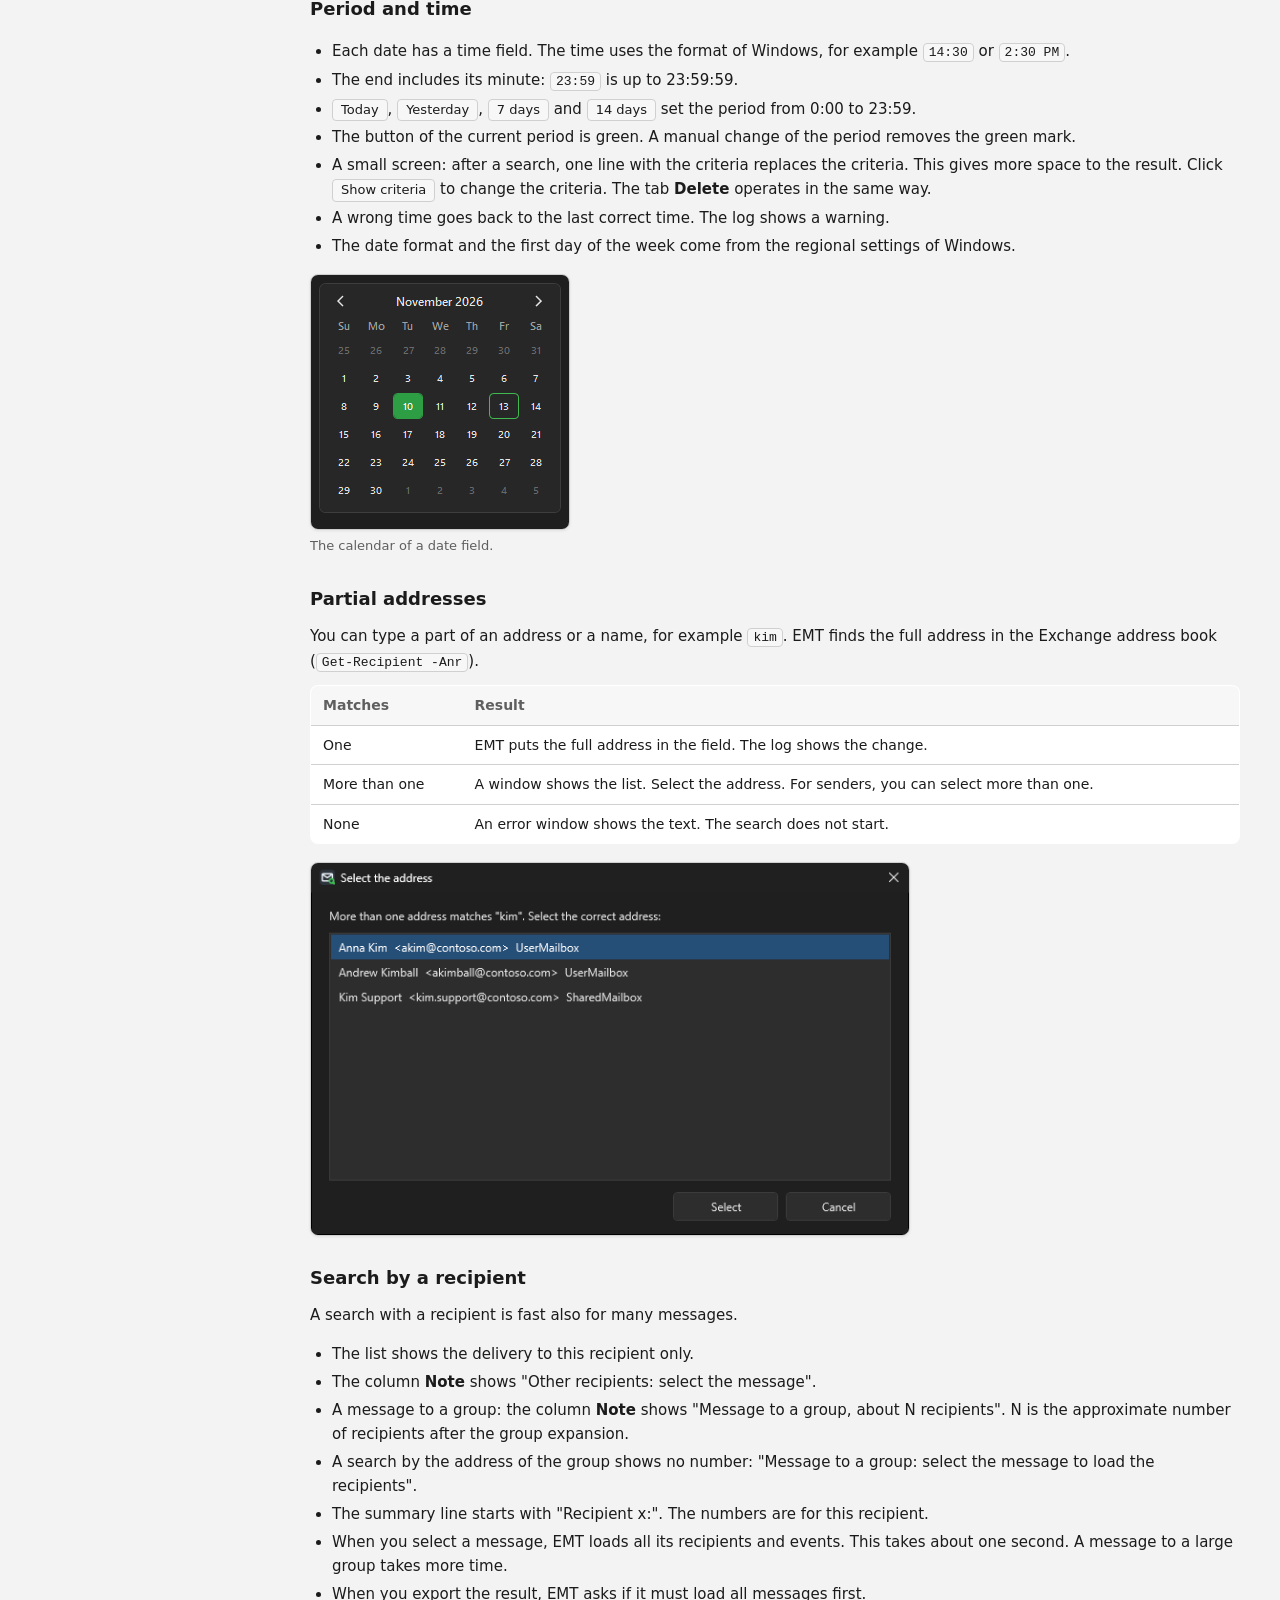
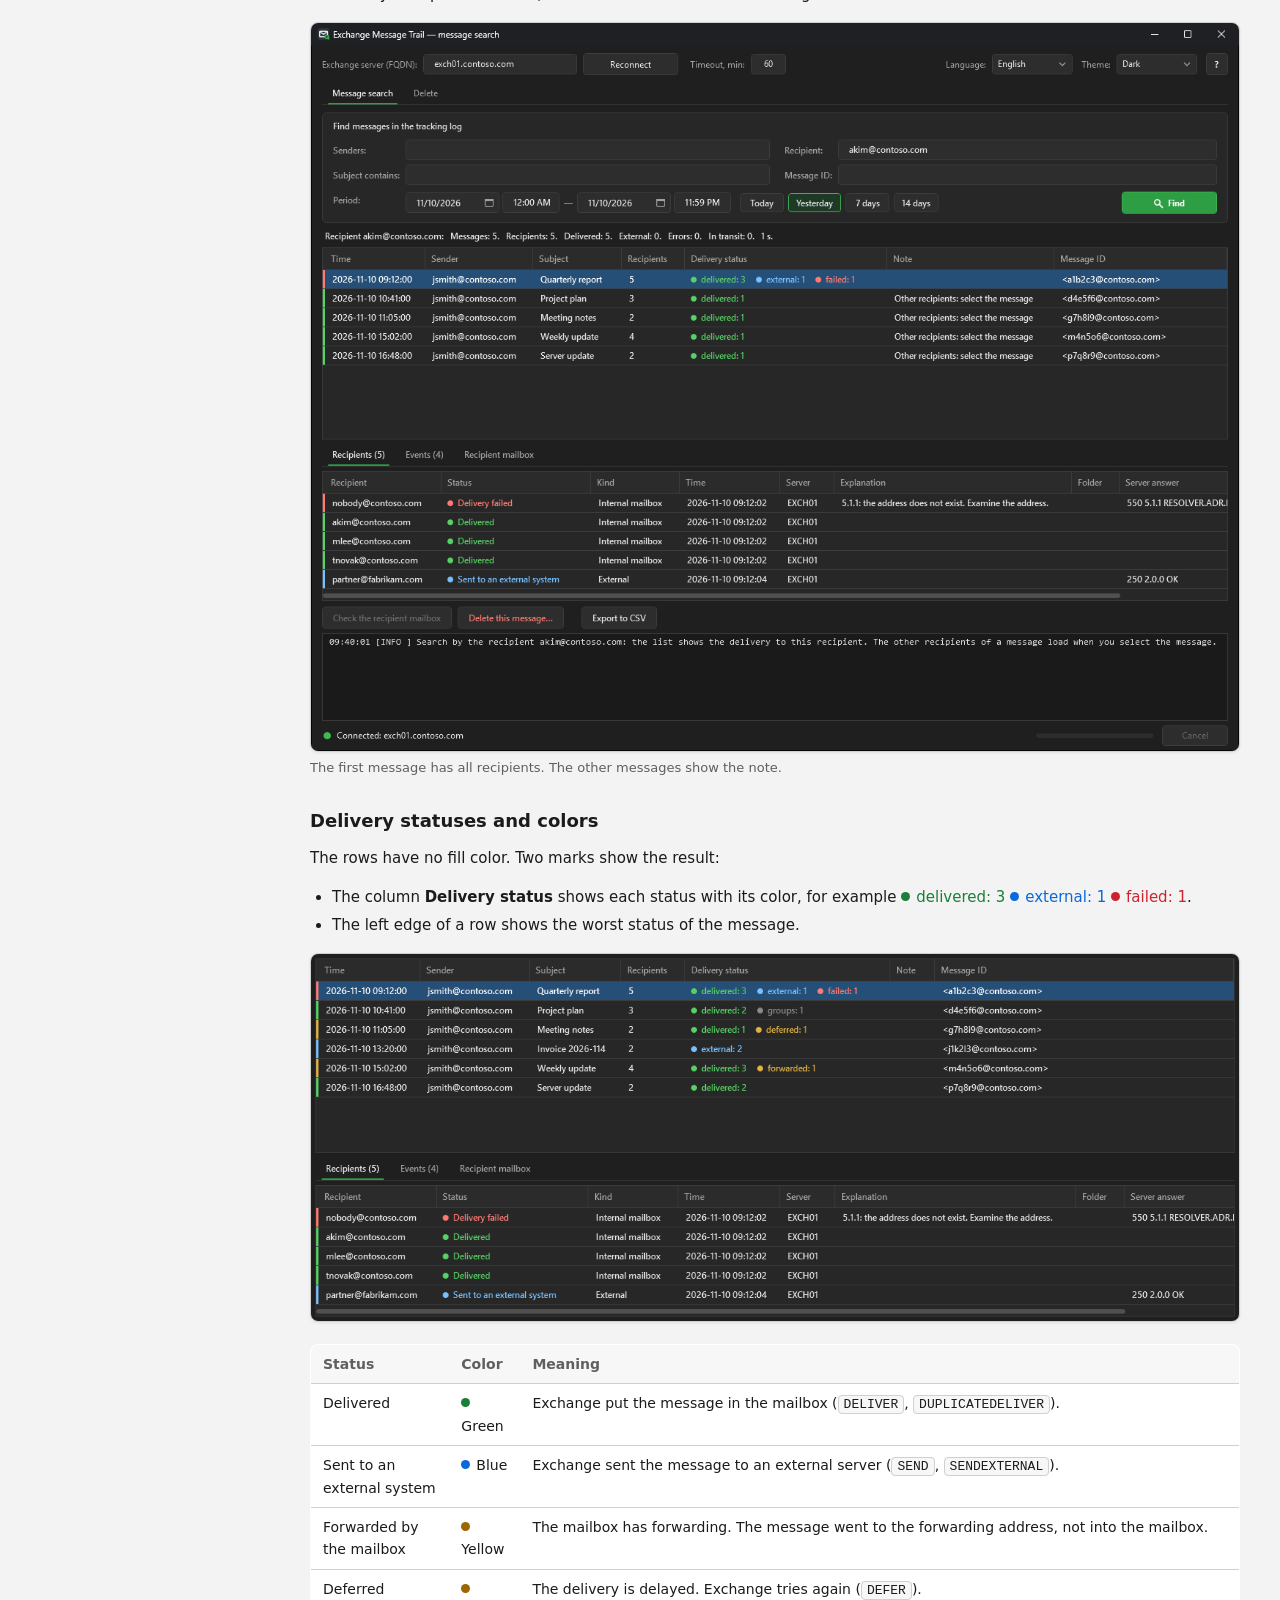
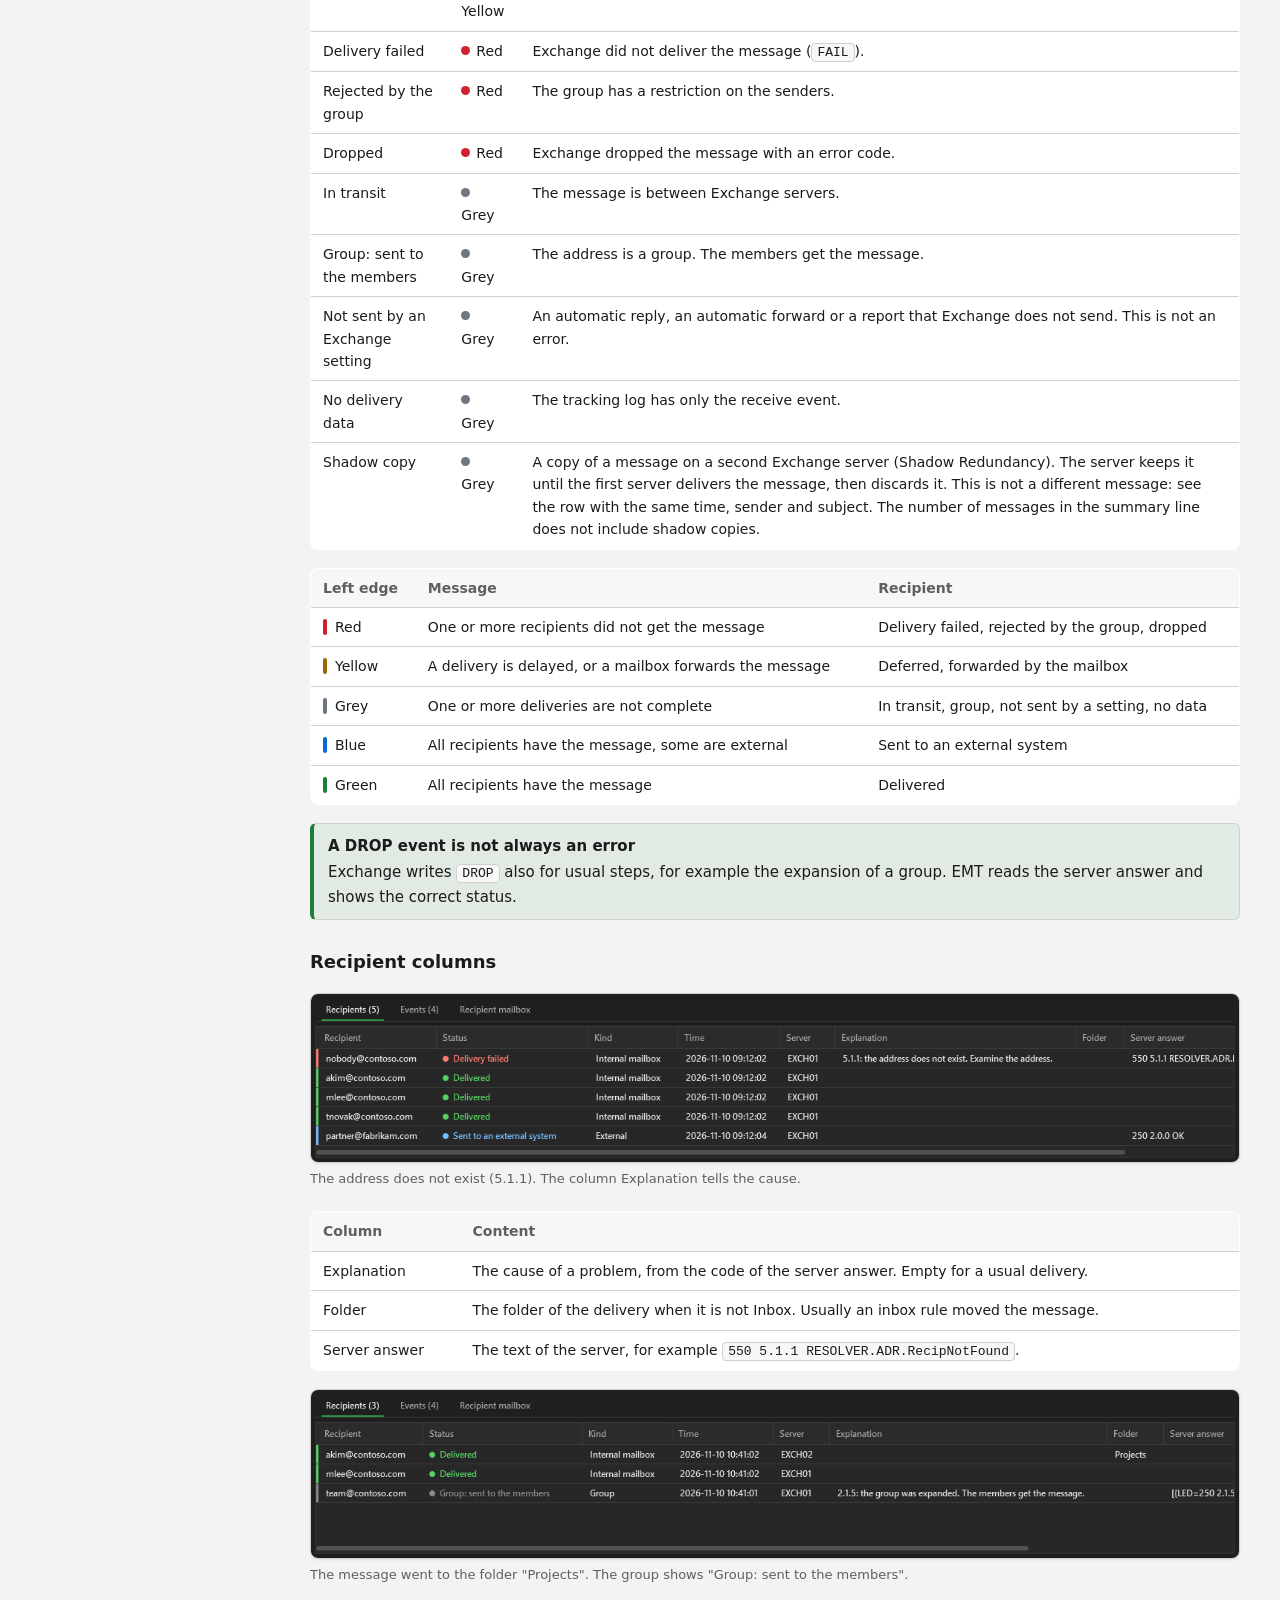
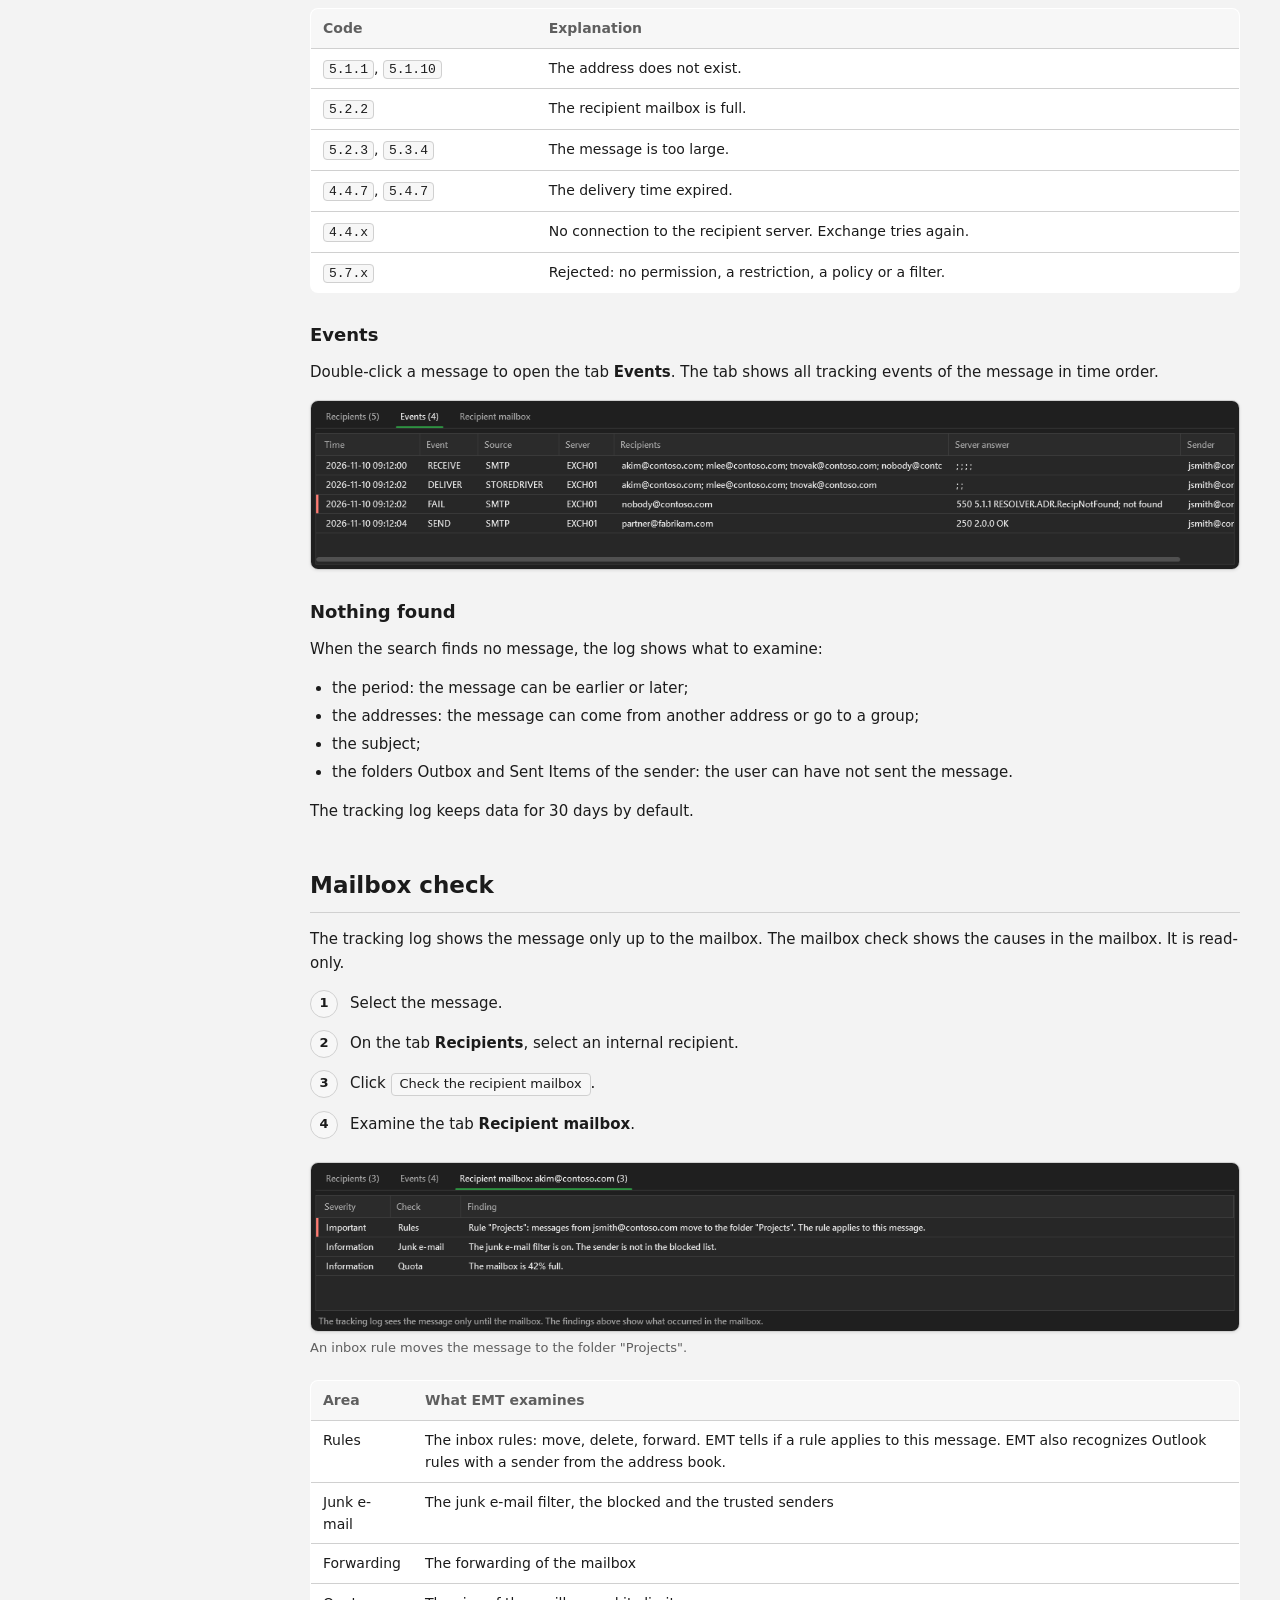
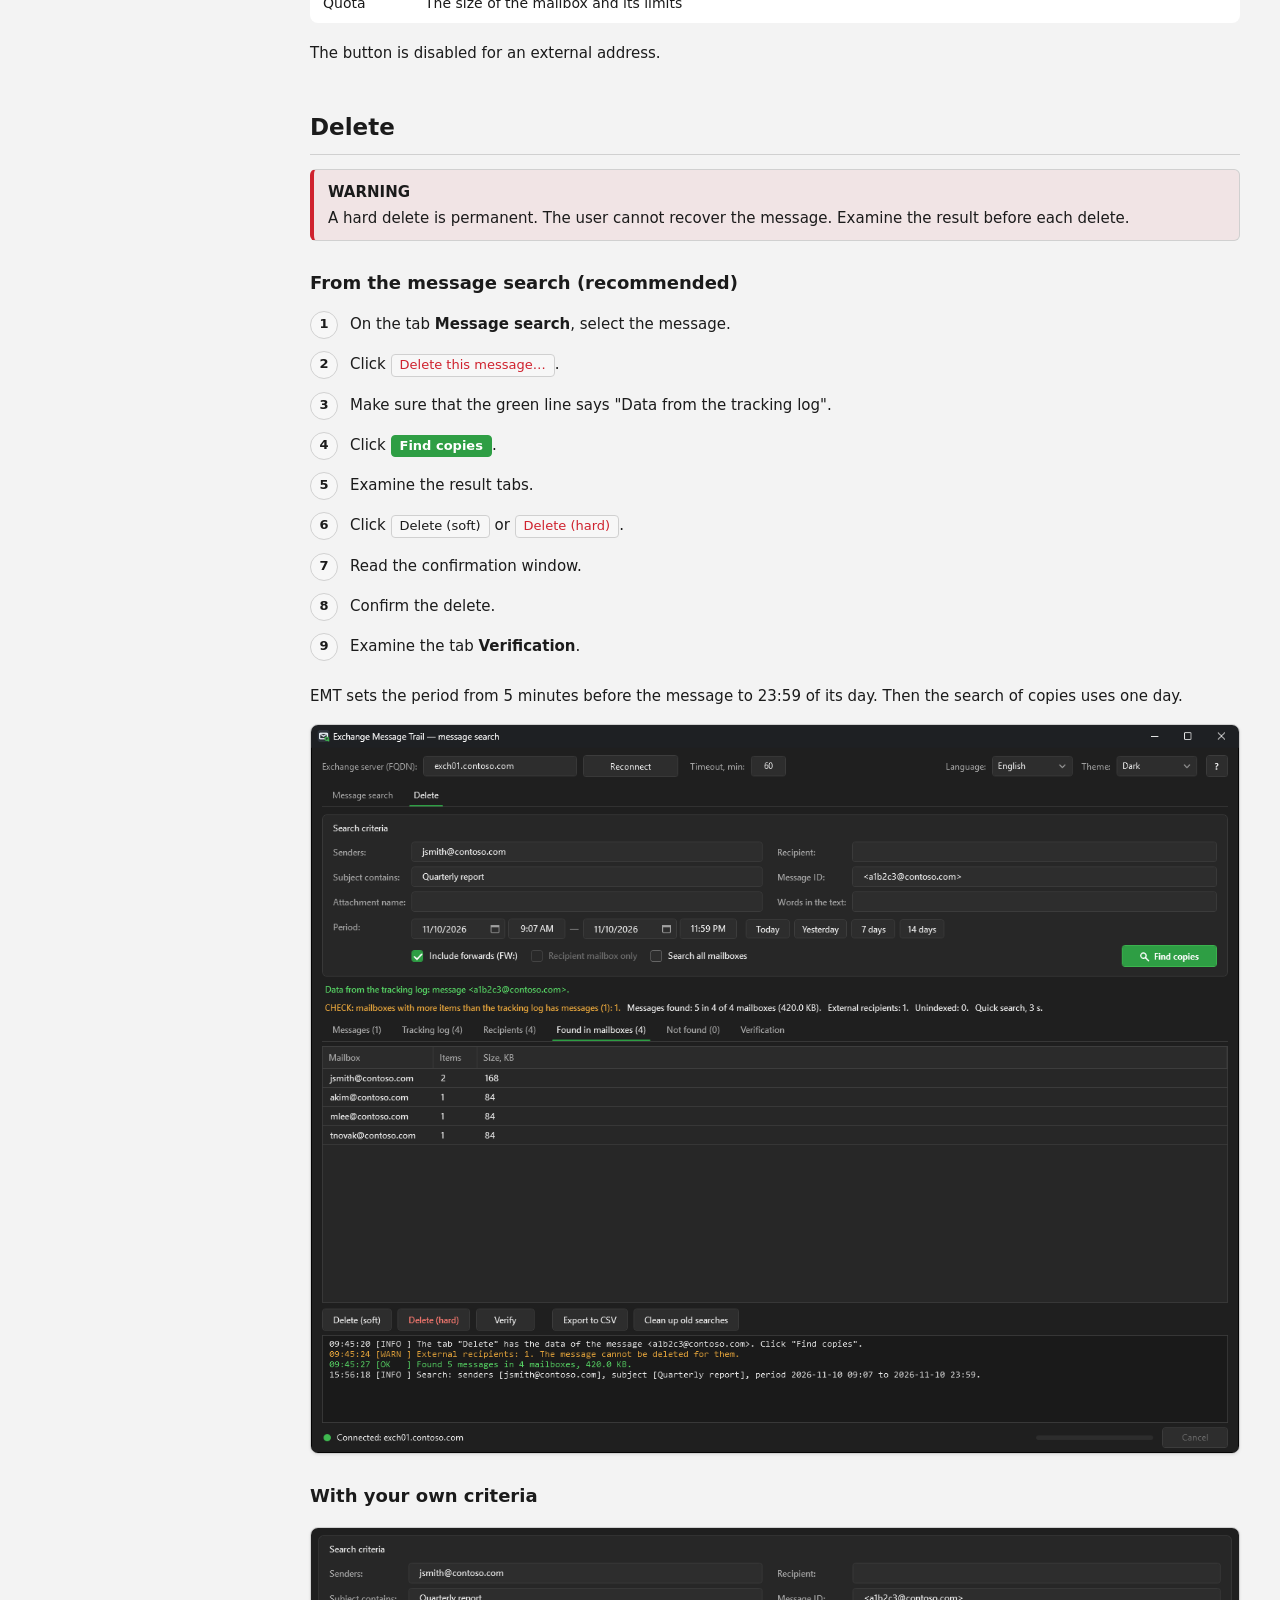
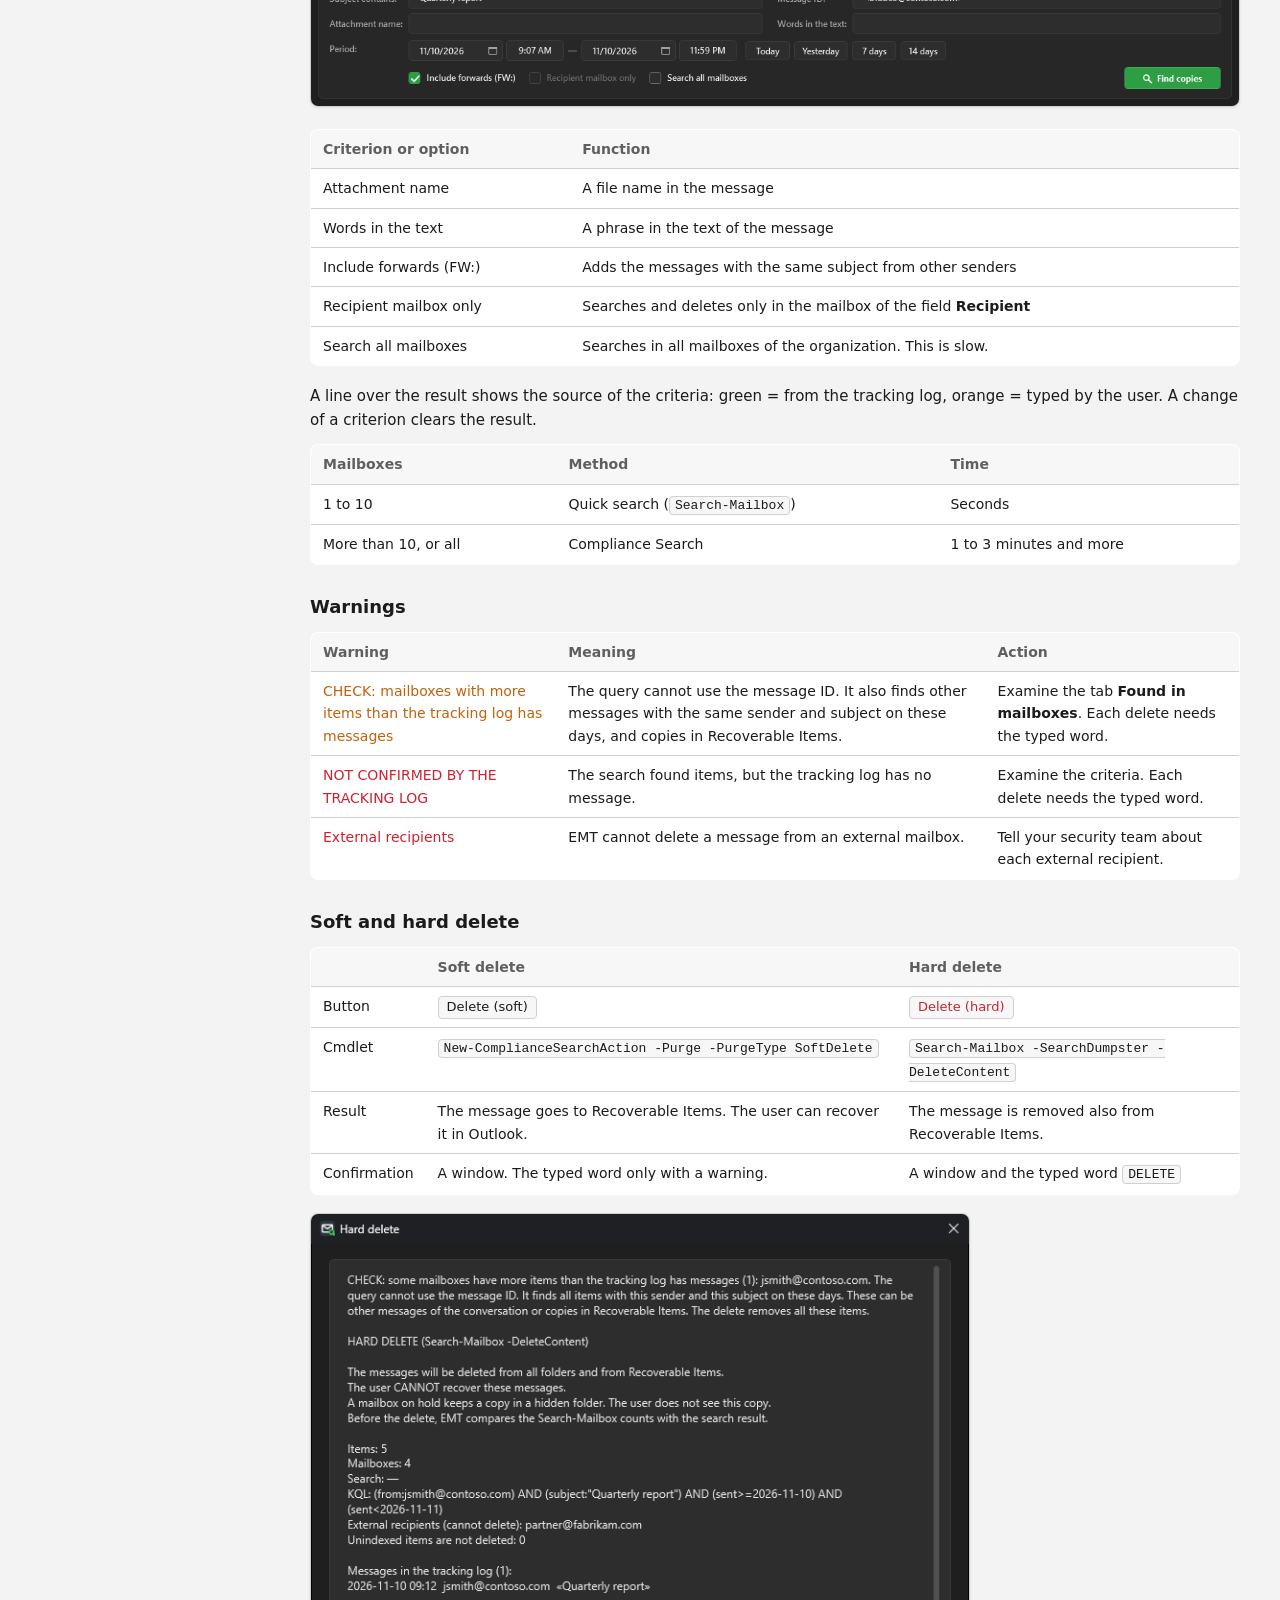
==== commit 0fddc41b: "Message search: a shadow copy (Shadow Redundancy) is not a different message (2.2.0) - A message wit" ====
--- a/help/index.html
+++ b/help/index.html
@@ -3,7 +3,7 @@
 <head>
 <meta charset="utf-8">
 <meta name="viewport" content="width=device-width, initial-scale=1">
-<meta name="emt-version" content="2.1.1">
+<meta name="emt-version" content="2.2.0">
 <title>Exchange Message Trail — Help</title>
 <link rel="stylesheet" href="help.css">
 <link rel="icon" type="image/svg+xml" href="img/emt.svg">
@@ -19,7 +19,7 @@
 <body>
 <header class="top">
   <div class="logo"><img src="img/emt.svg" class="mark" alt="">Exchange Message Trail</div>
-  <span class="version">2.1.1</span>
+  <span class="version">2.2.0</span>
 </header>
 <main style="max-width:760px;margin:0 auto">
   <h1>Help / Справка</h1>
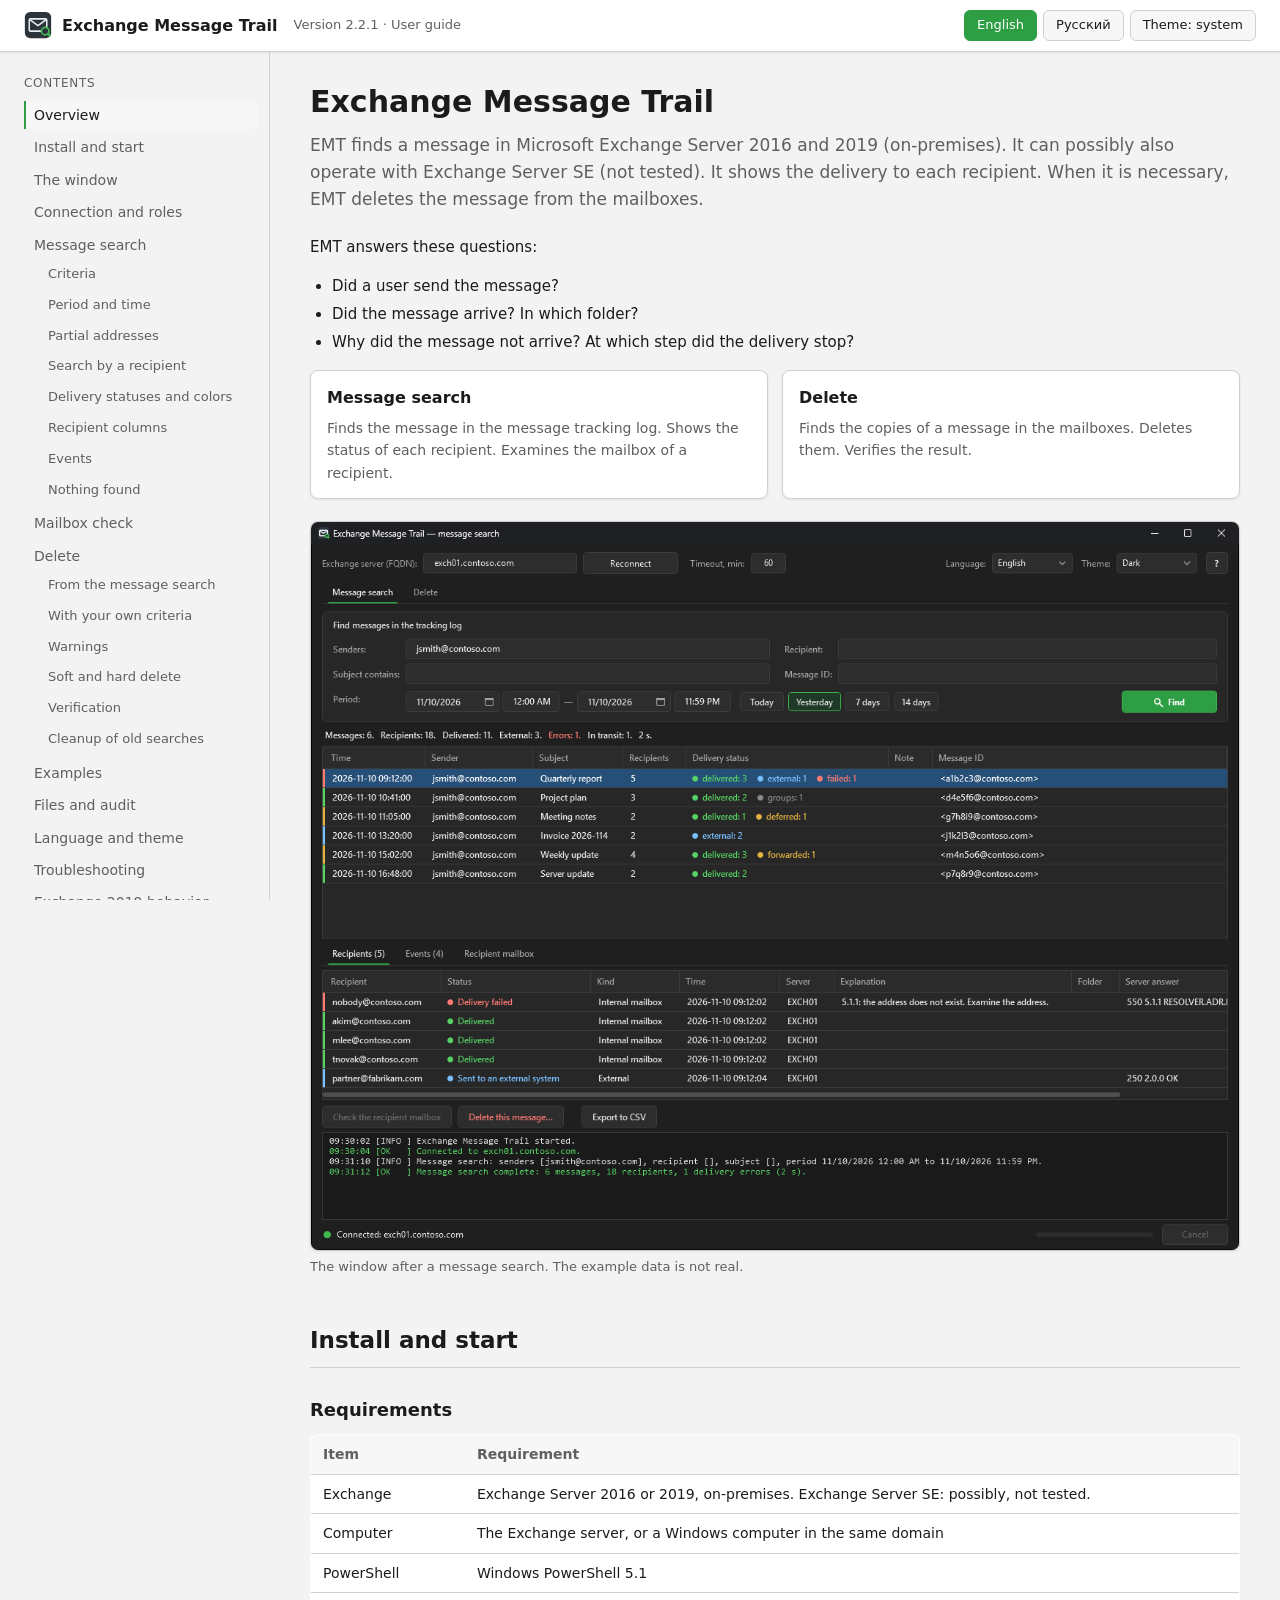
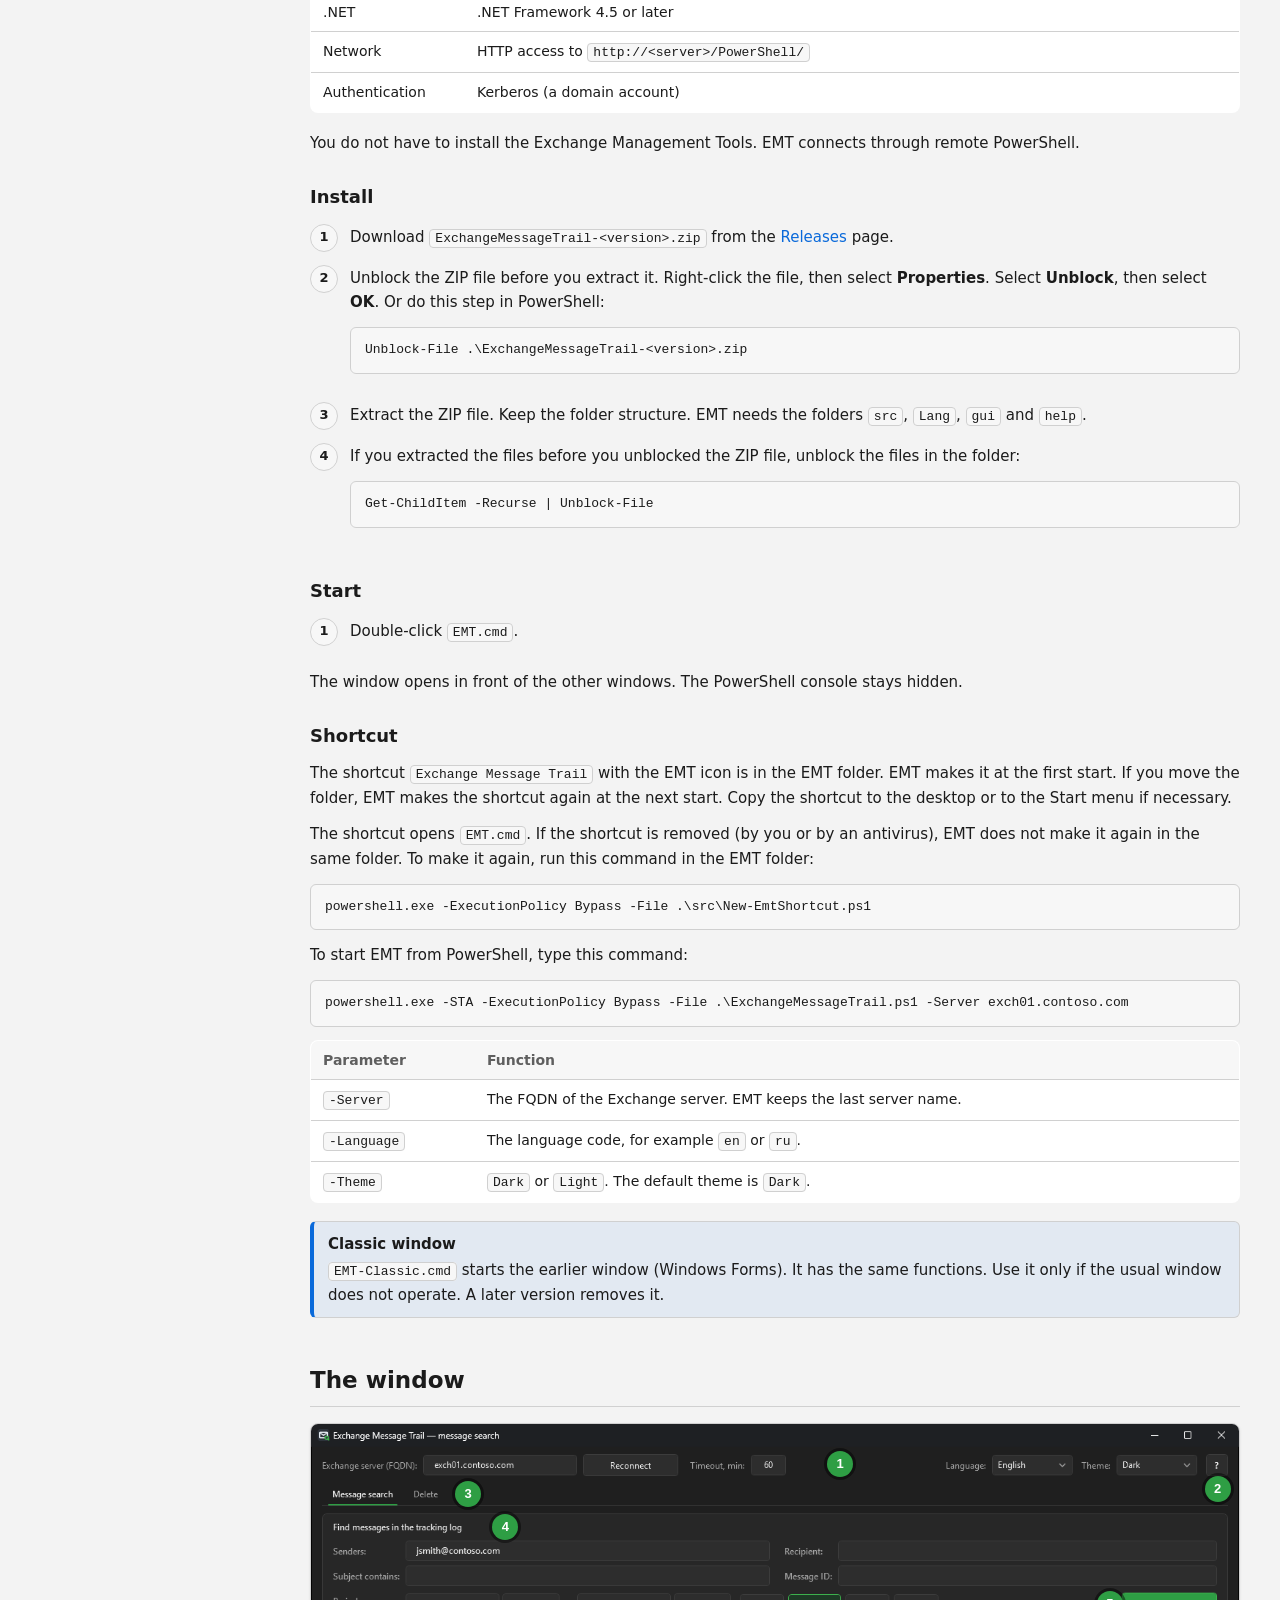
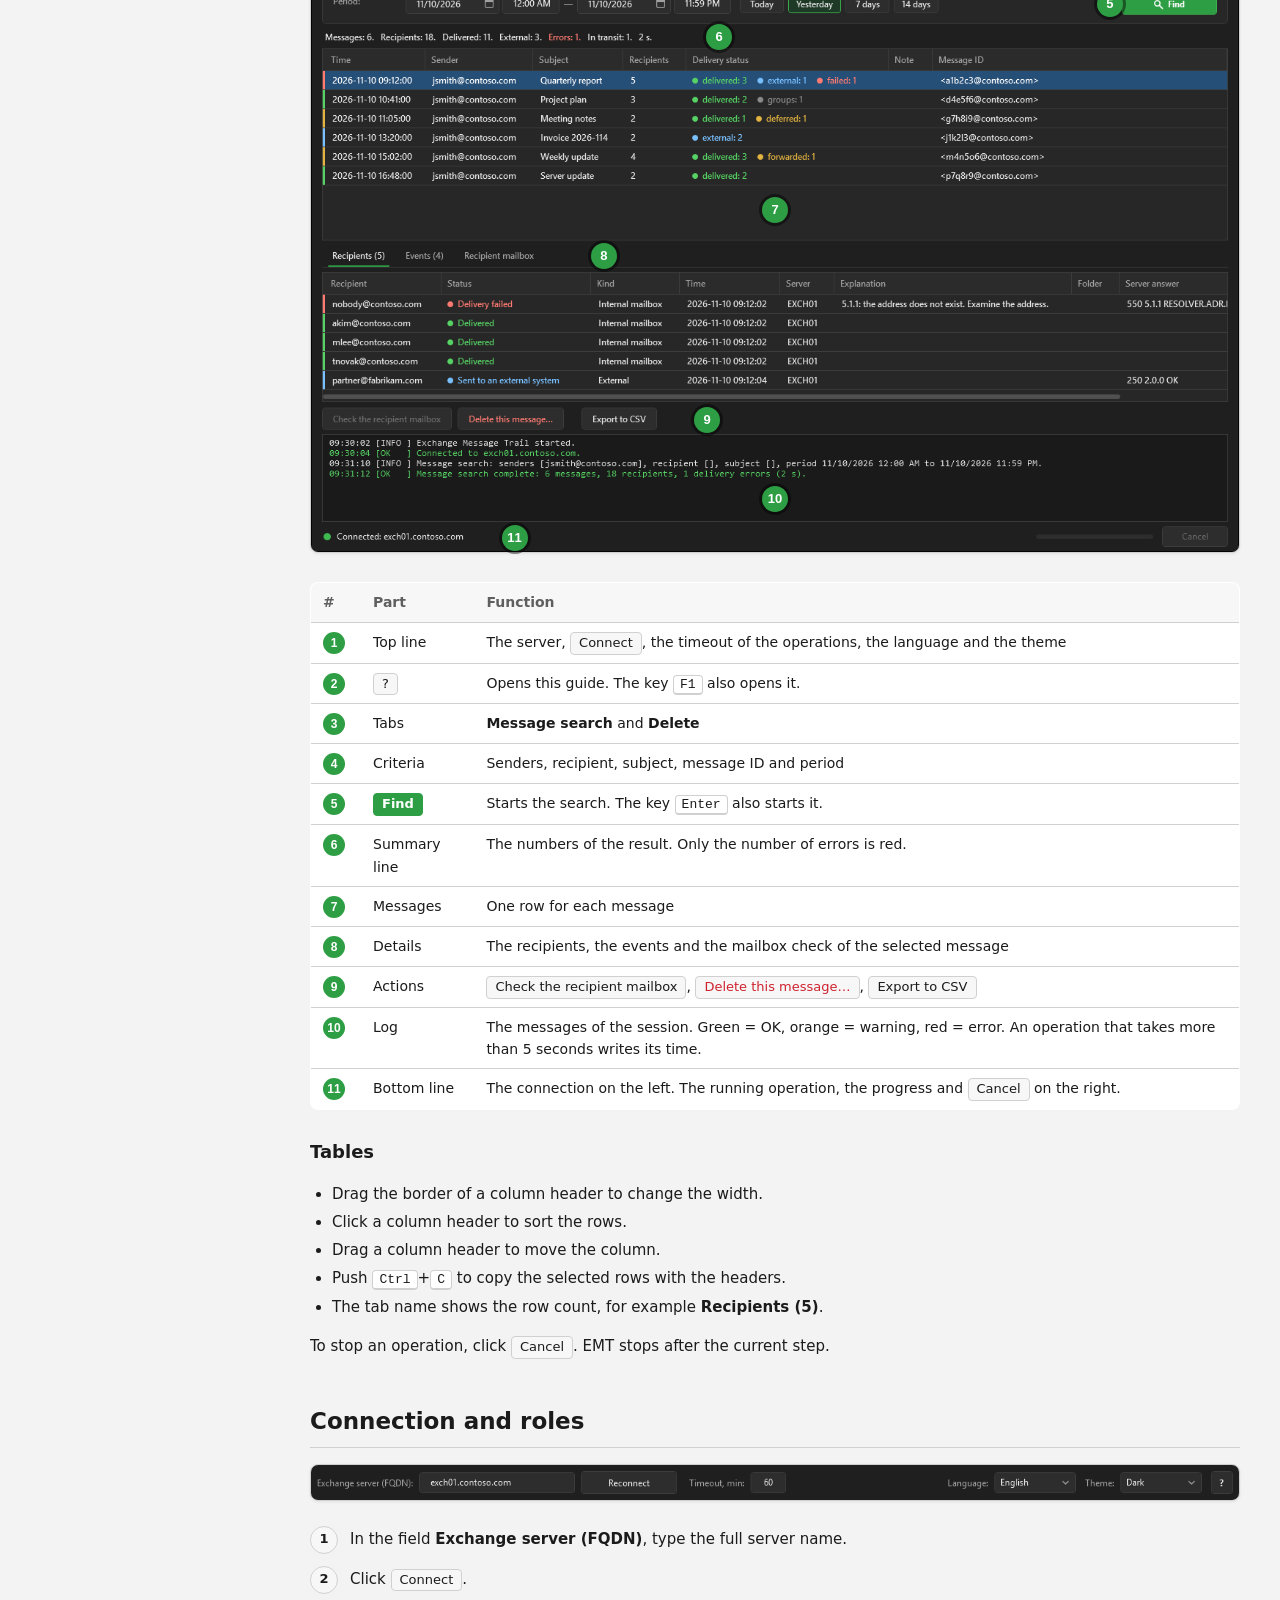
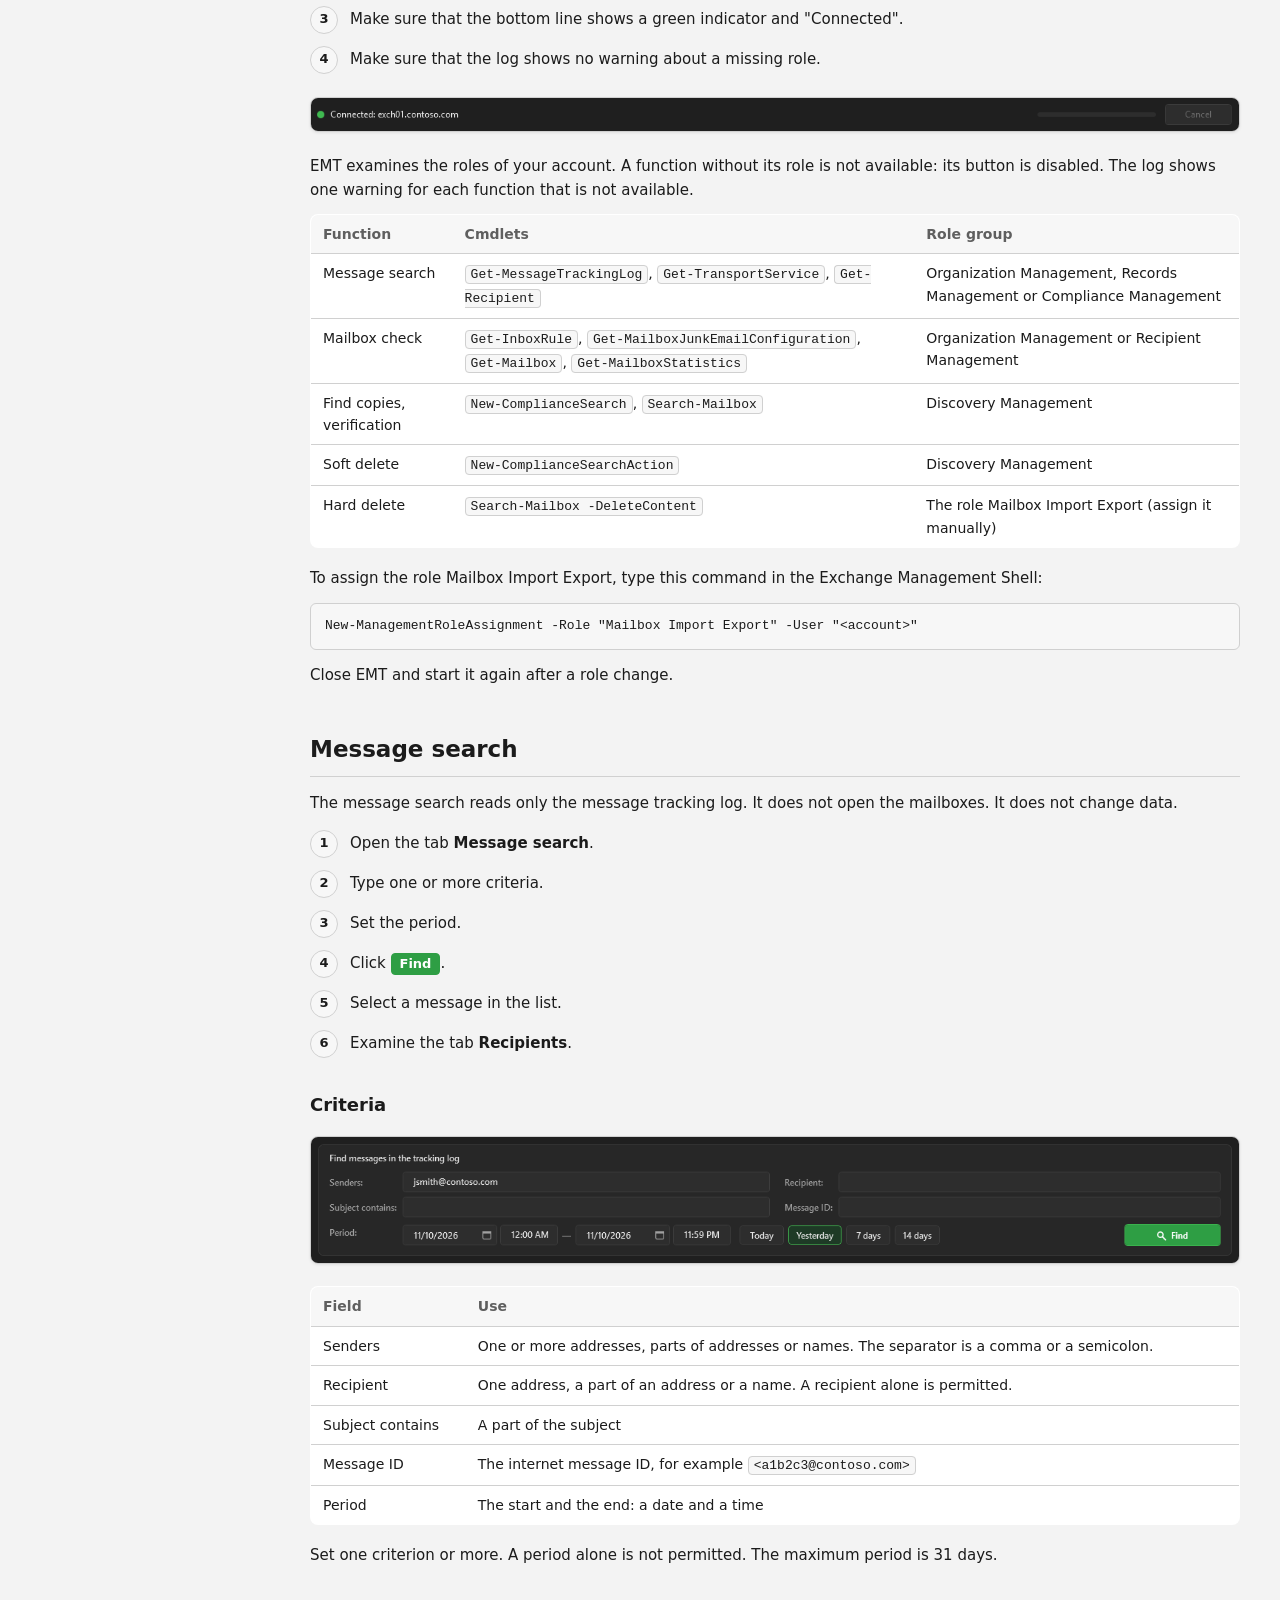
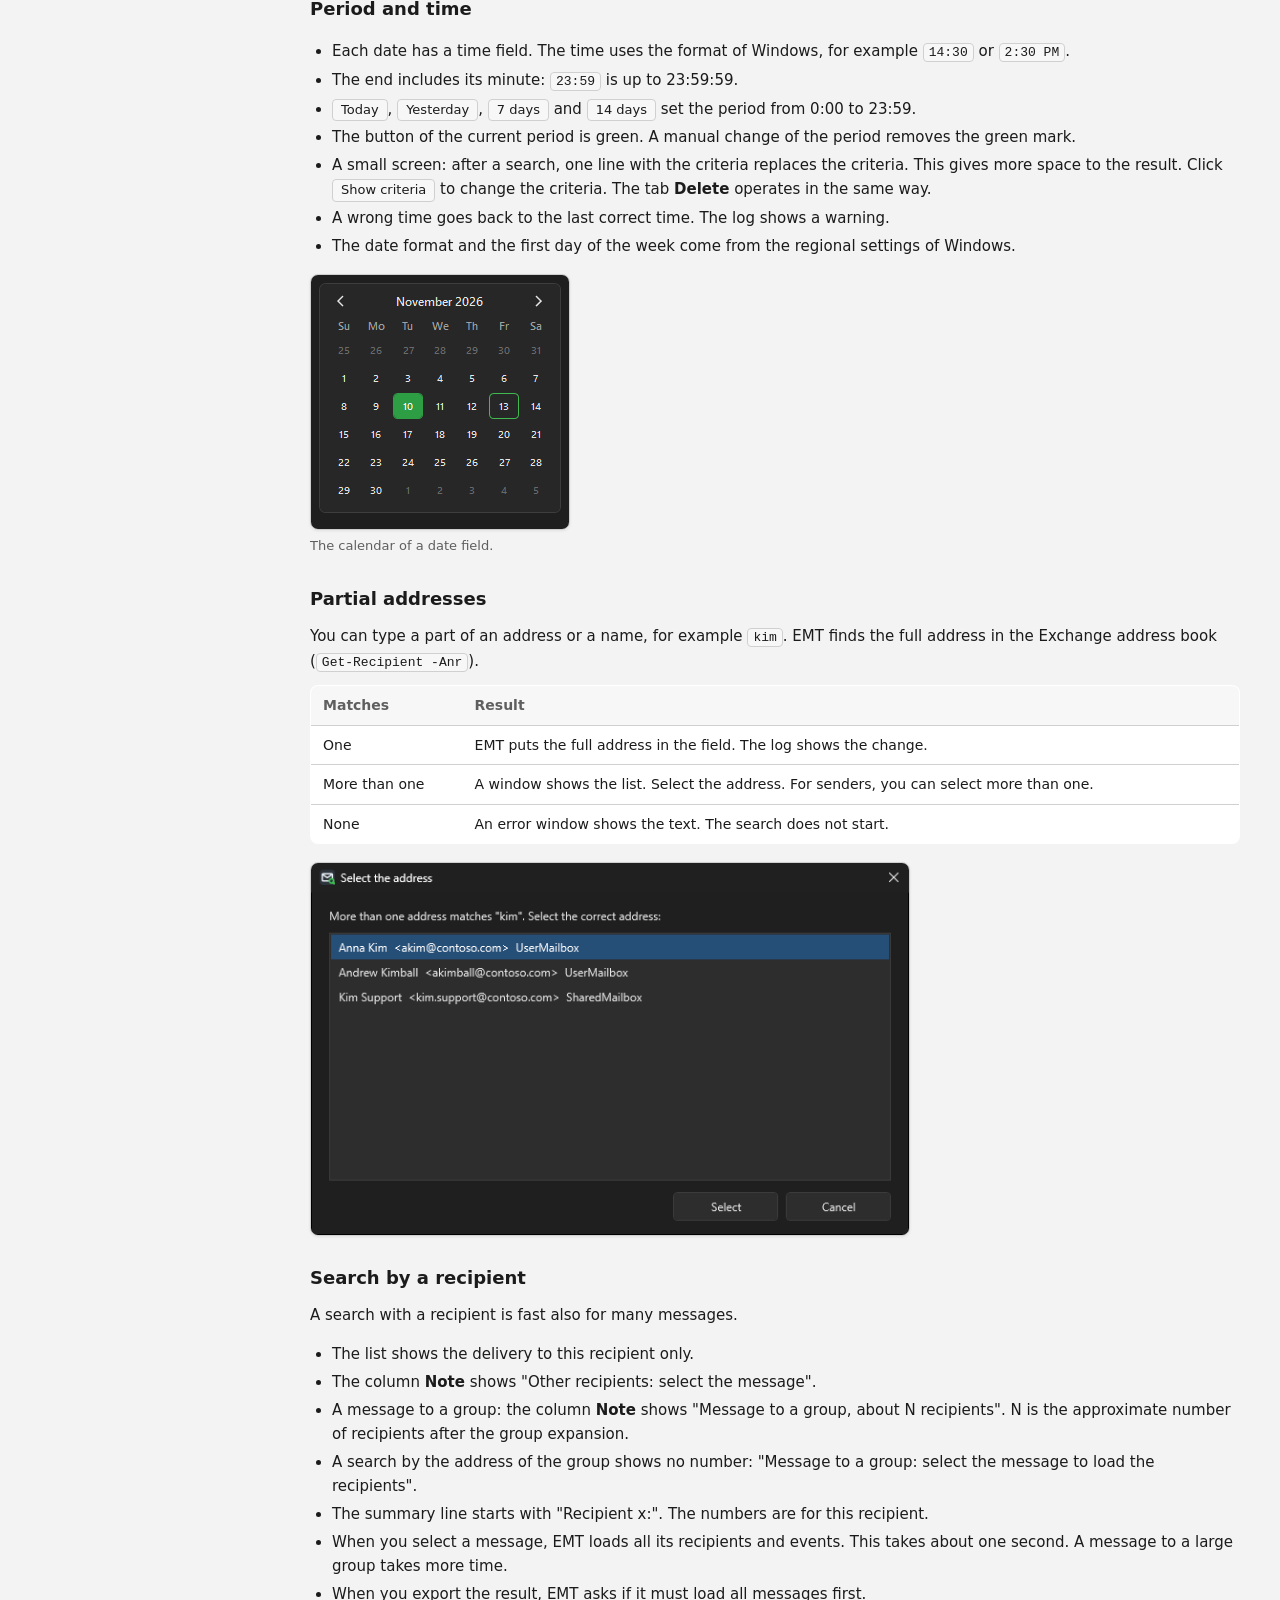
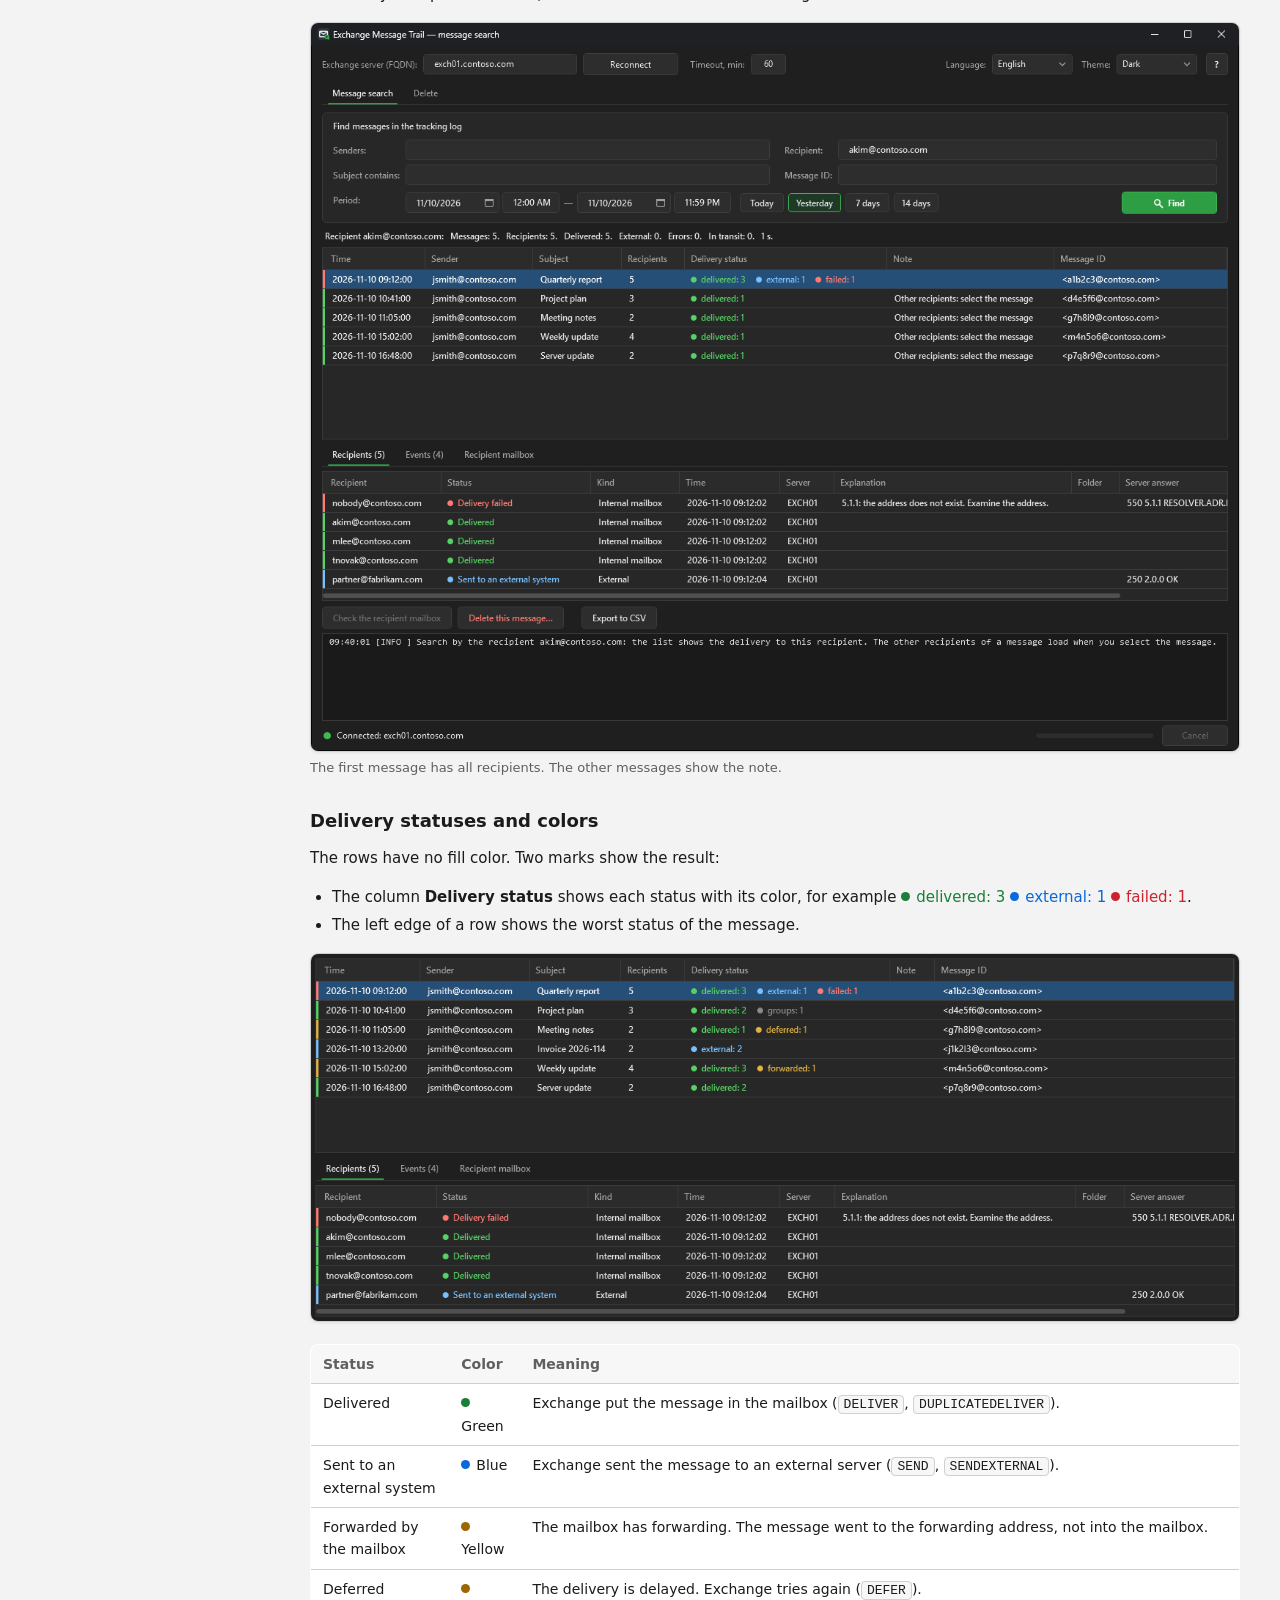
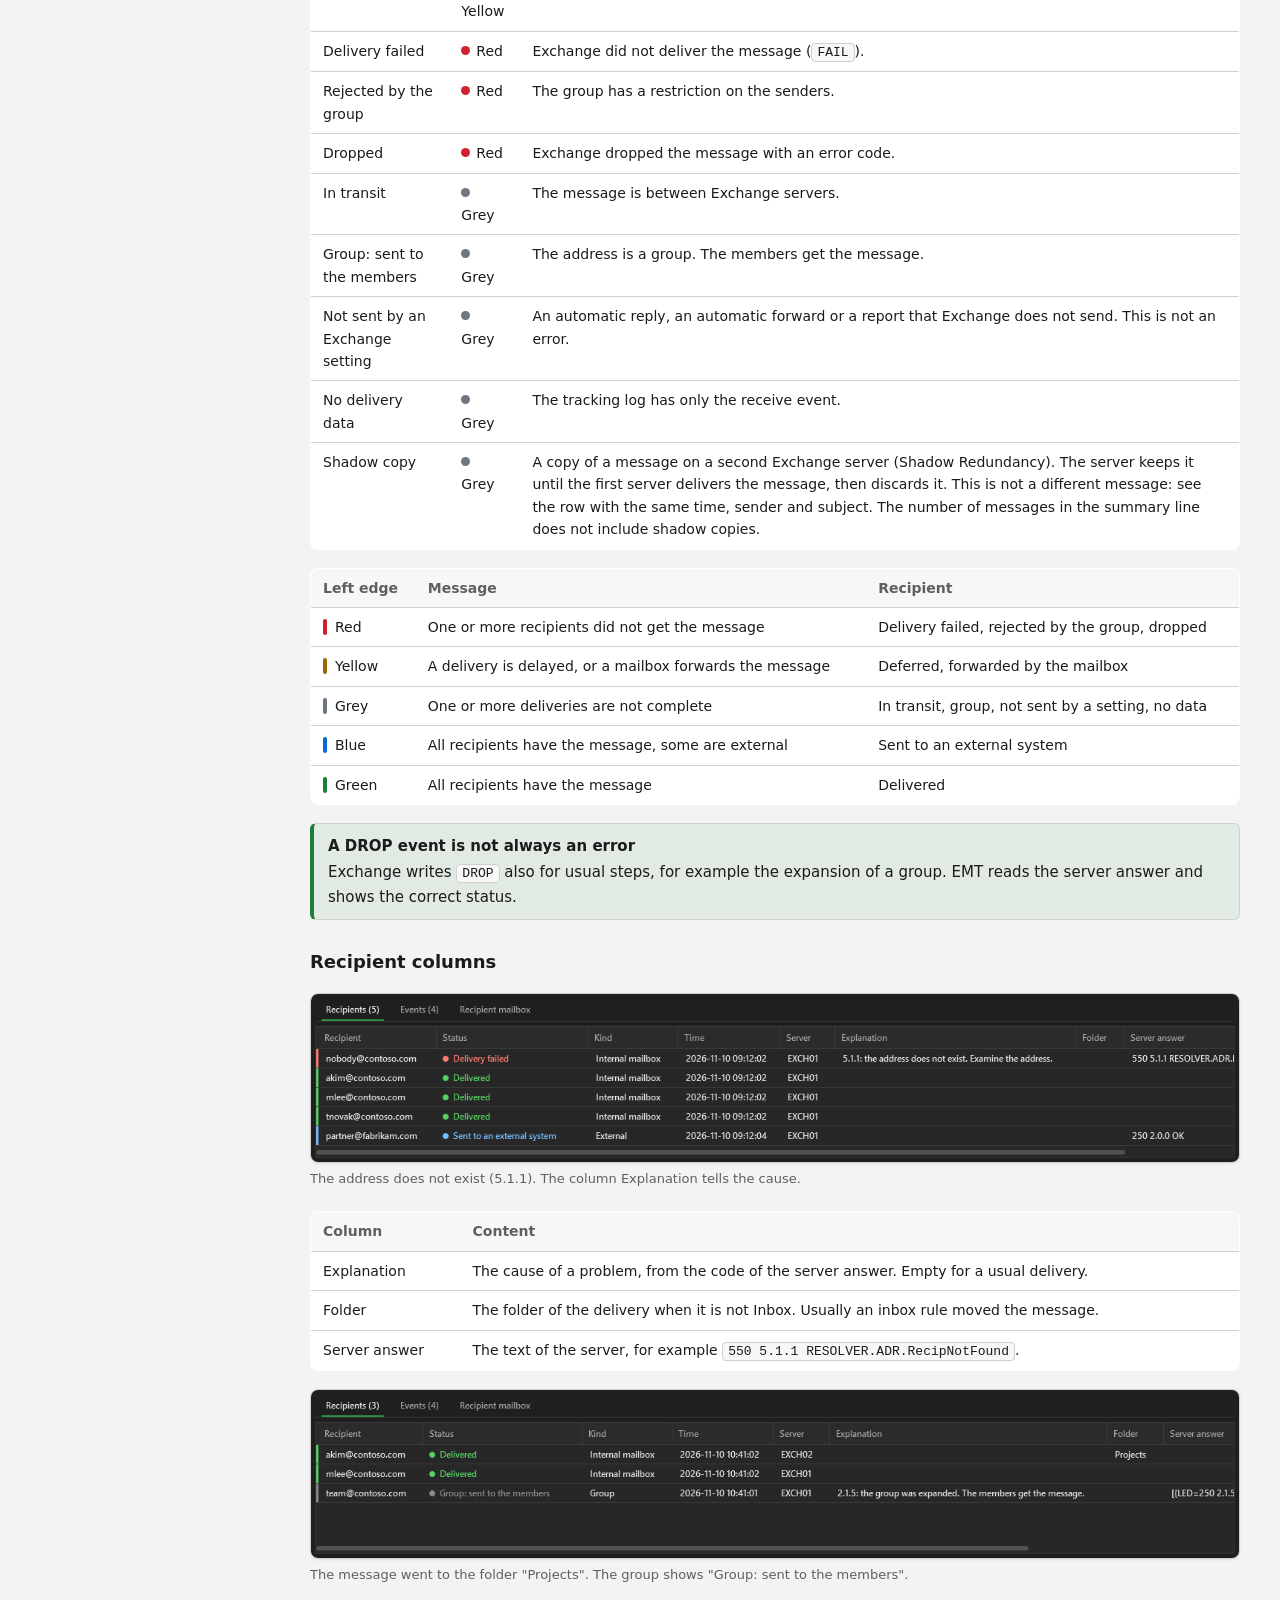
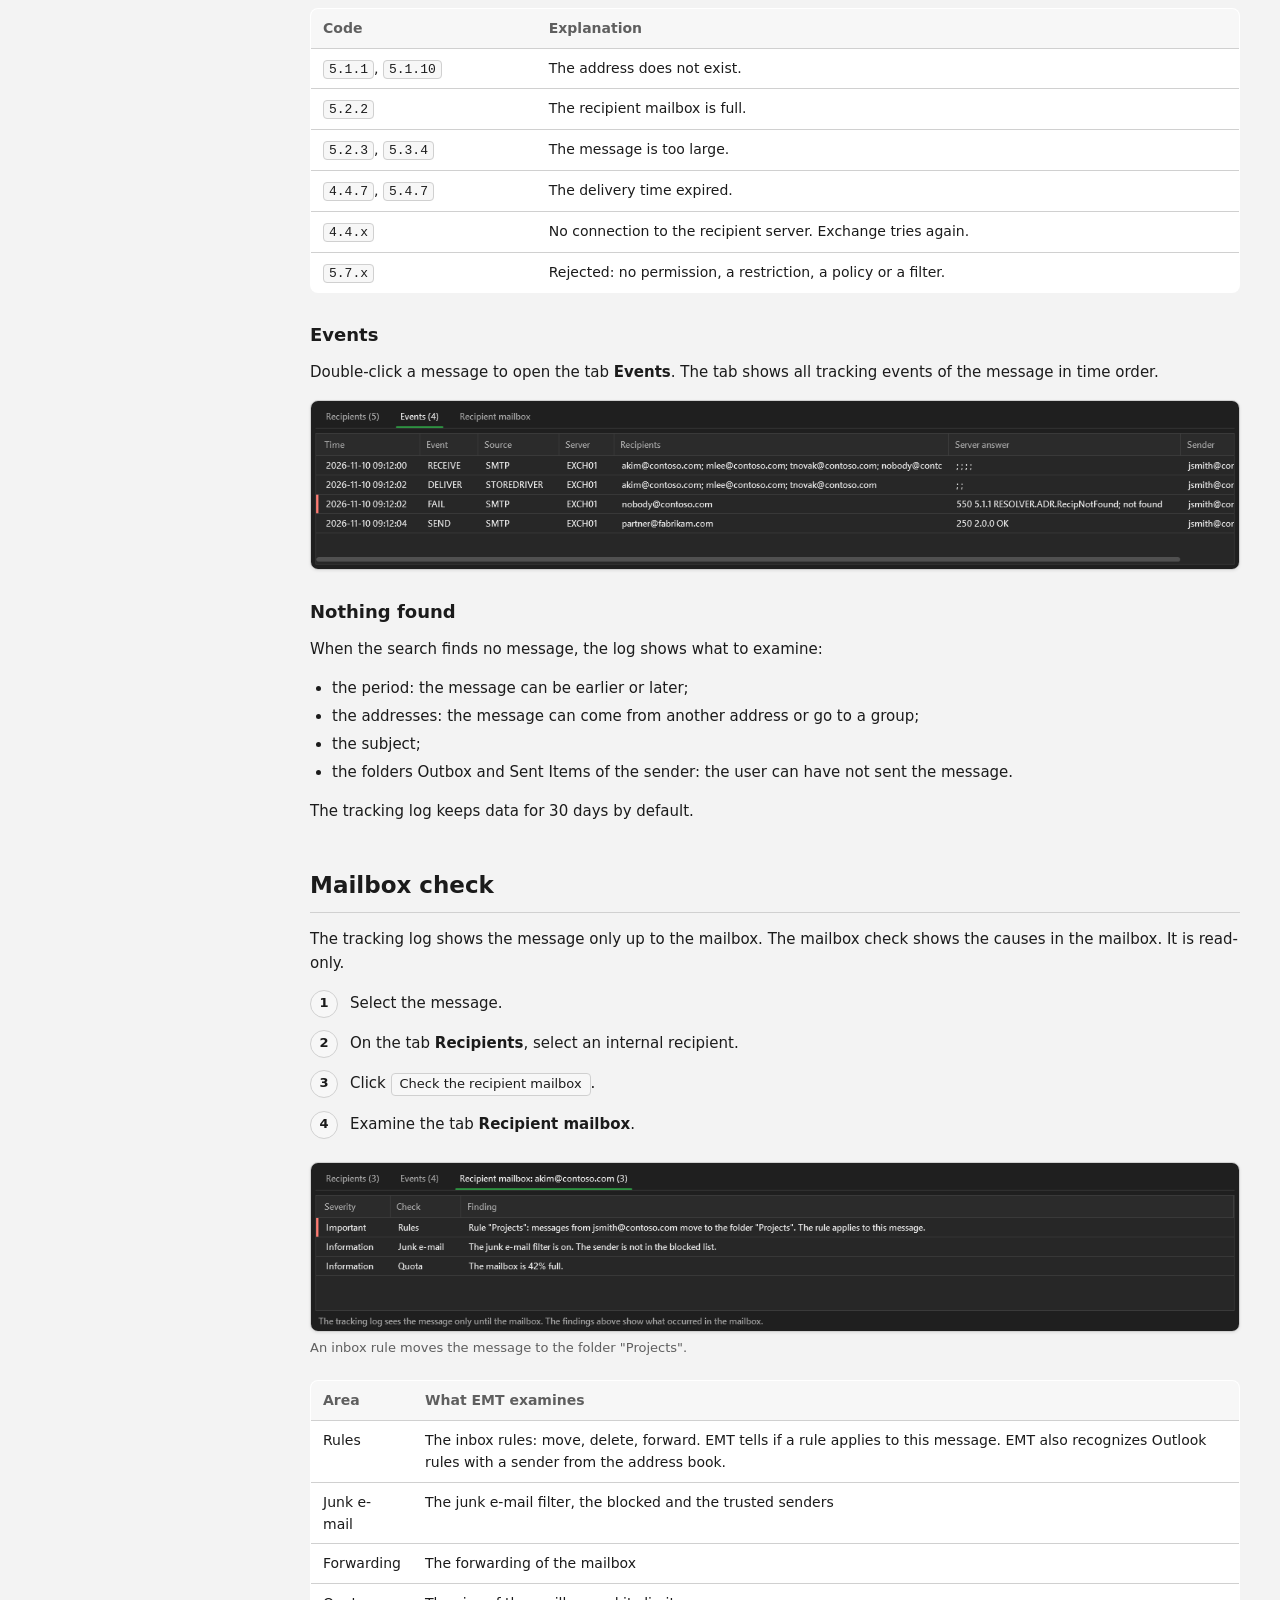
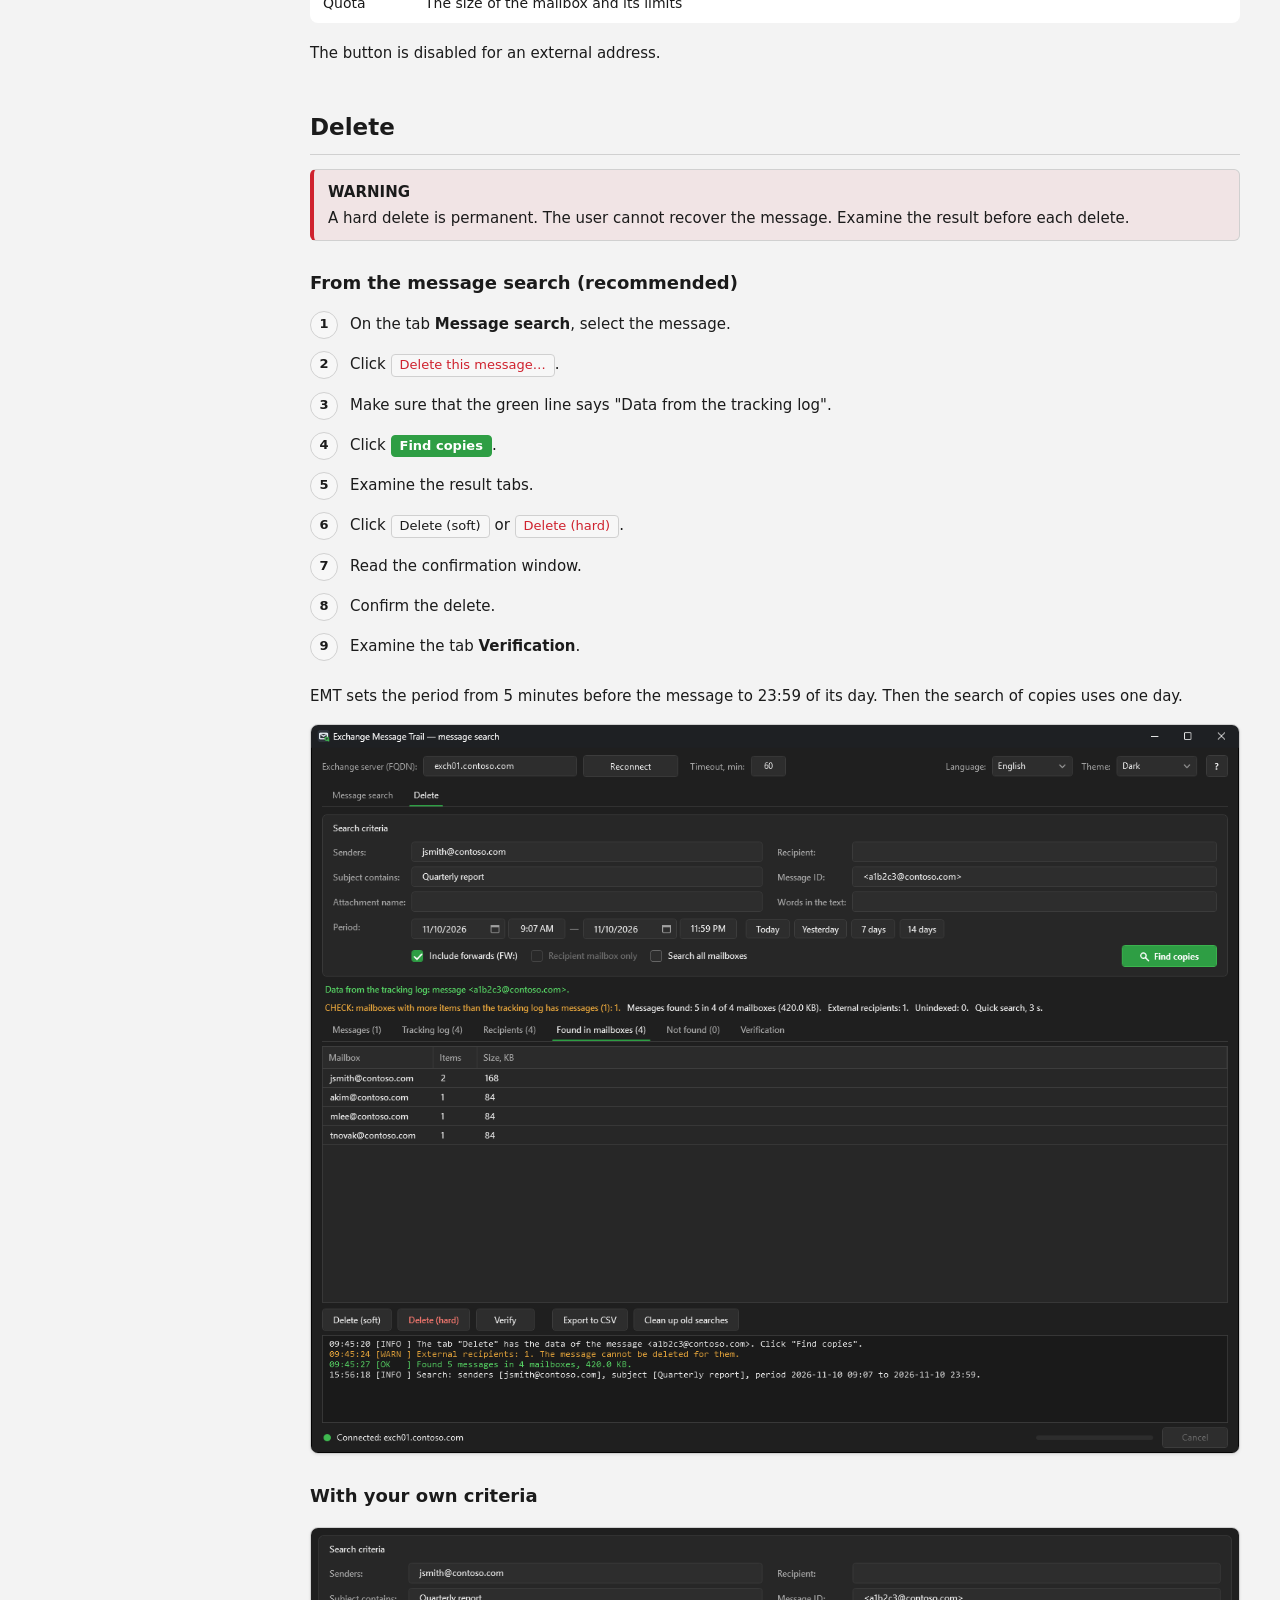
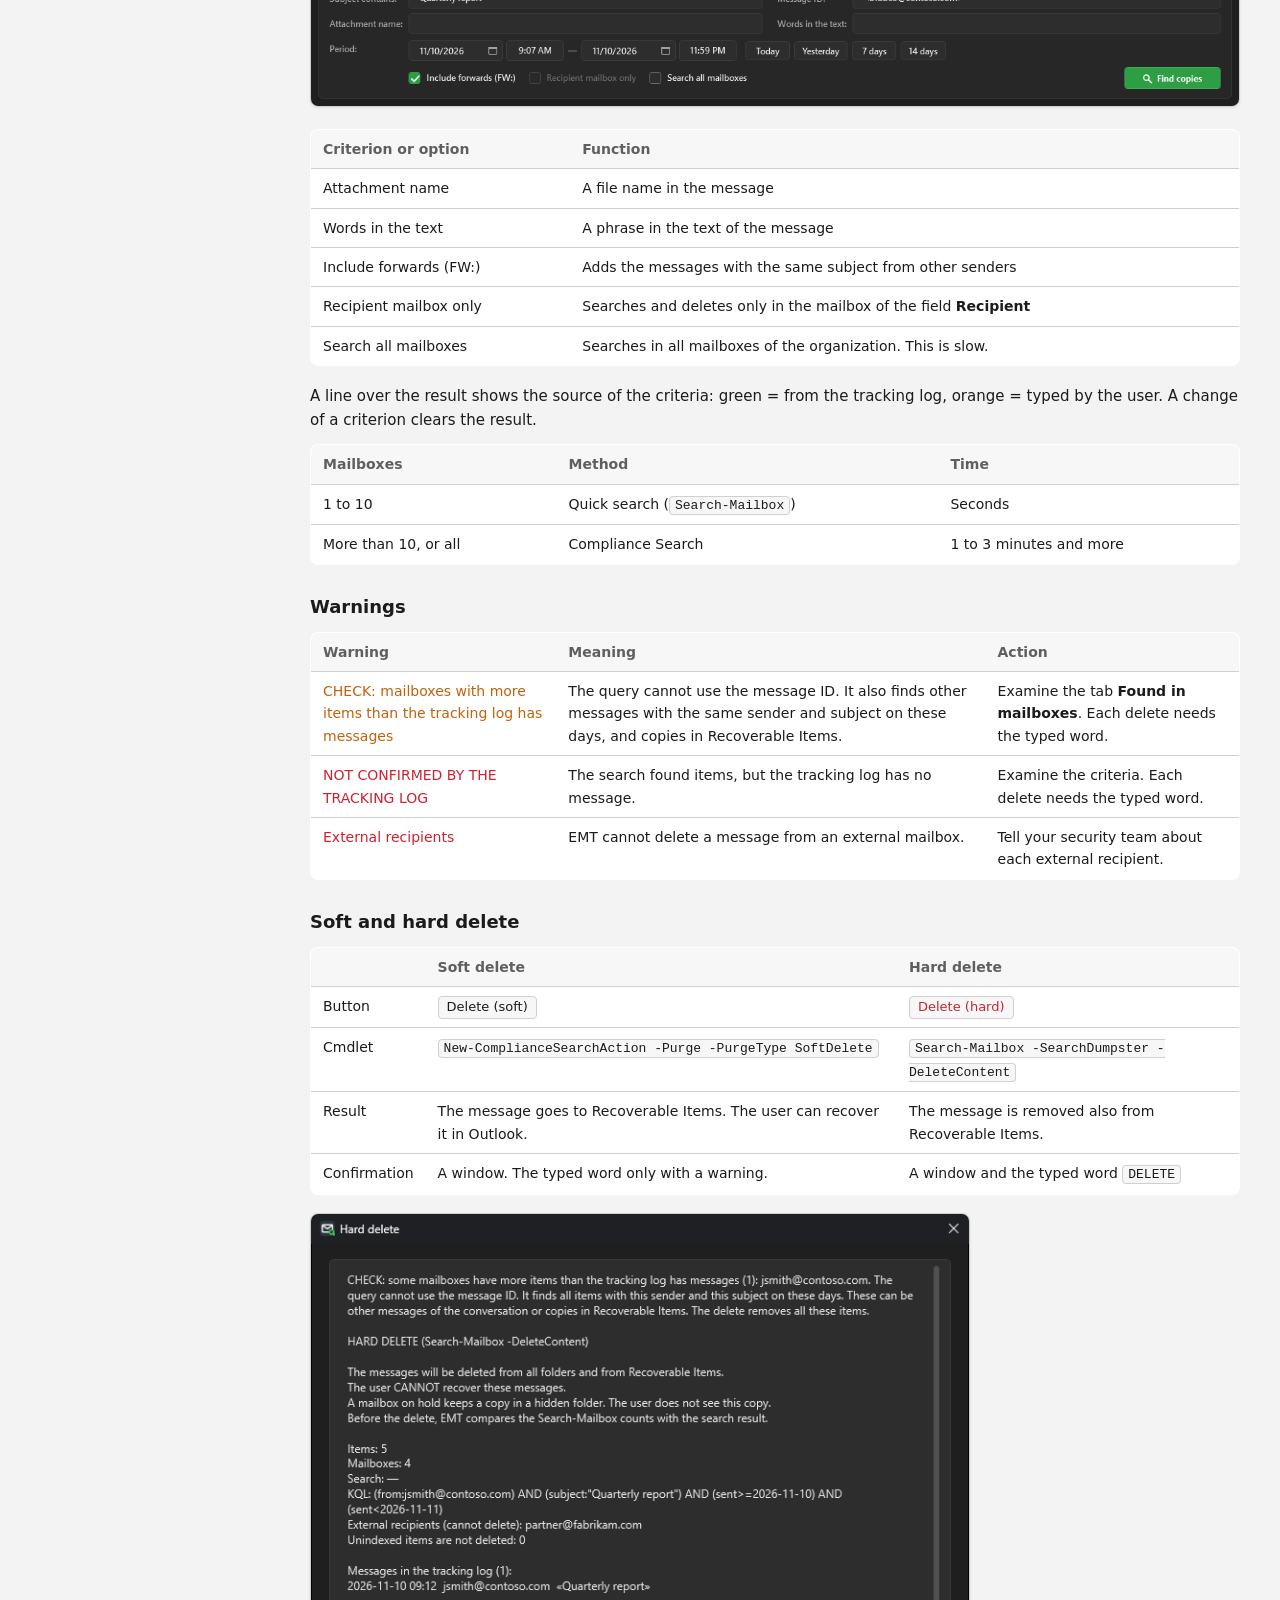
==== commit 294d2202: "Message search: shorter note of a shadow copy (2.2.1)" ====
--- a/help/index.html
+++ b/help/index.html
@@ -3,7 +3,7 @@
 <head>
 <meta charset="utf-8">
 <meta name="viewport" content="width=device-width, initial-scale=1">
-<meta name="emt-version" content="2.2.0">
+<meta name="emt-version" content="2.2.1">
 <title>Exchange Message Trail — Help</title>
 <link rel="stylesheet" href="help.css">
 <link rel="icon" type="image/svg+xml" href="img/emt.svg">
@@ -19,7 +19,7 @@
 <body>
 <header class="top">
   <div class="logo"><img src="img/emt.svg" class="mark" alt="">Exchange Message Trail</div>
-  <span class="version">2.2.0</span>
+  <span class="version">2.2.1</span>
 </header>
 <main style="max-width:760px;margin:0 auto">
   <h1>Help / Справка</h1>
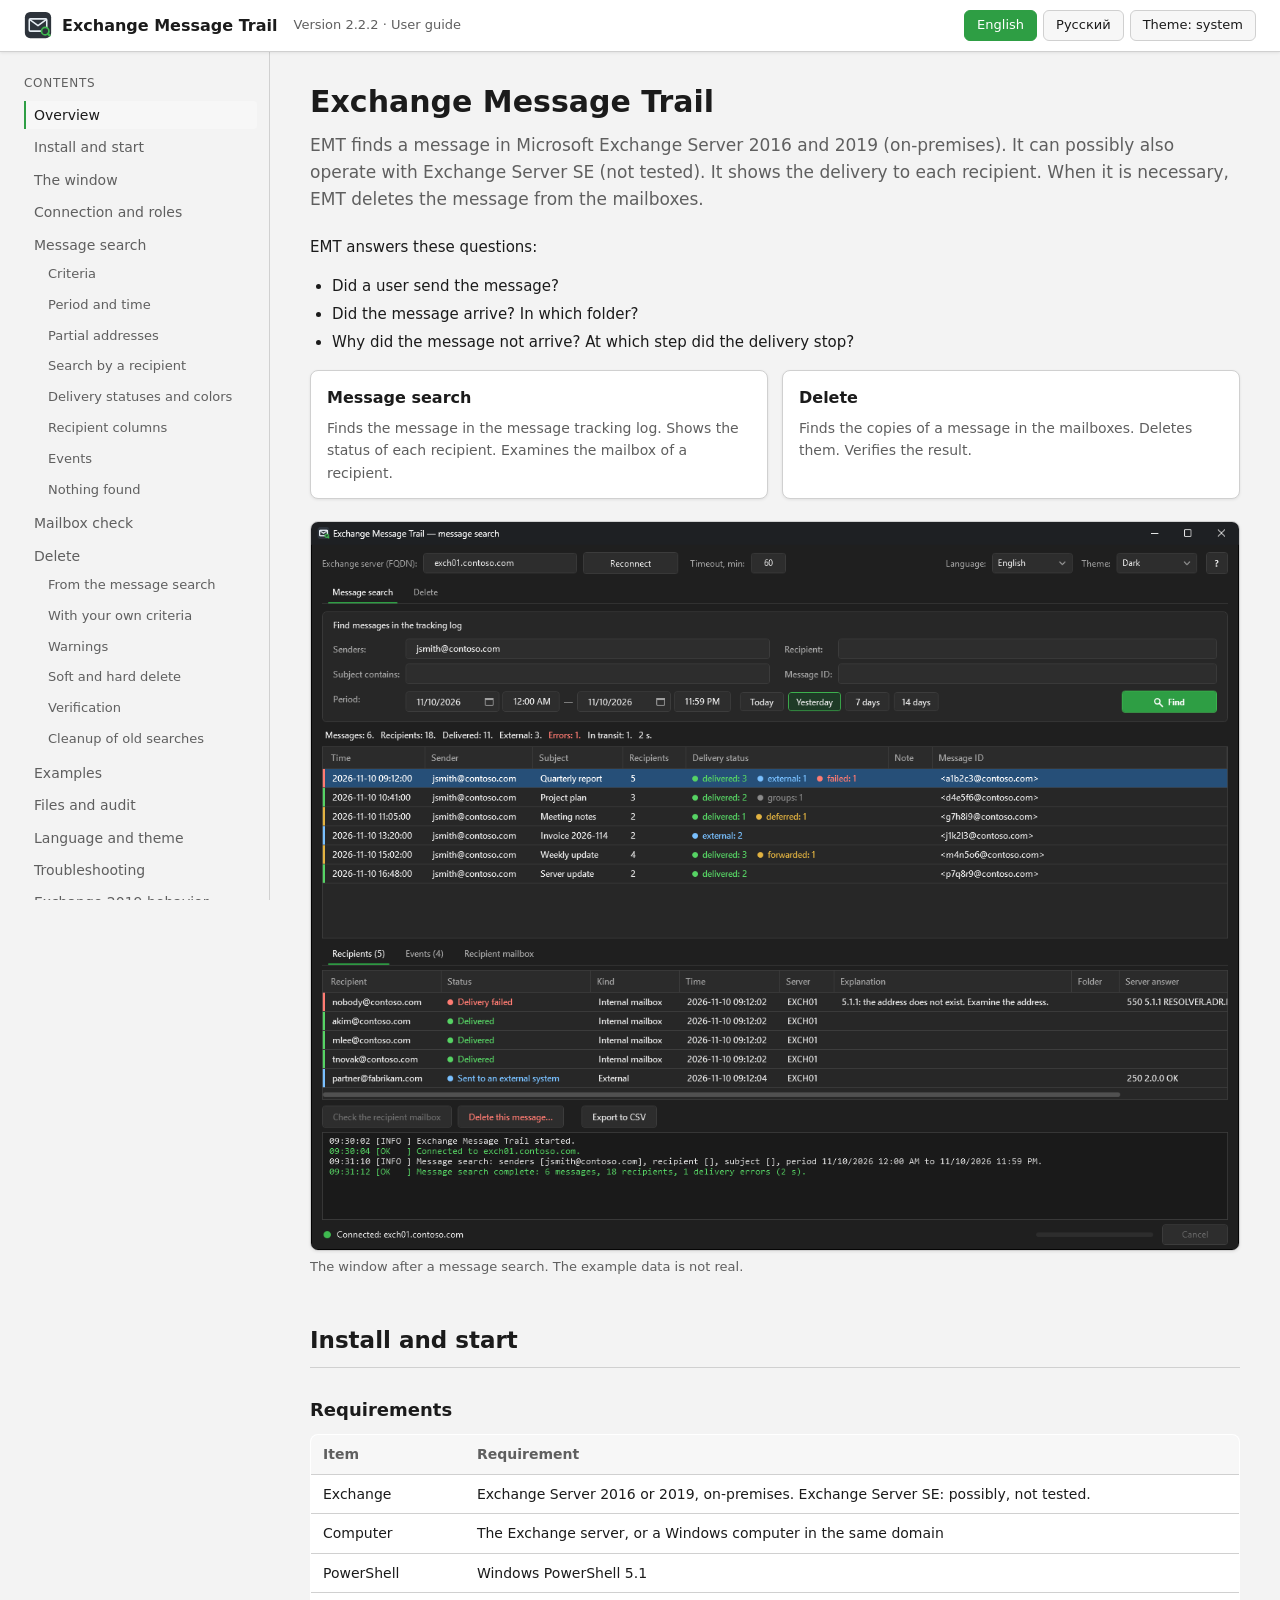
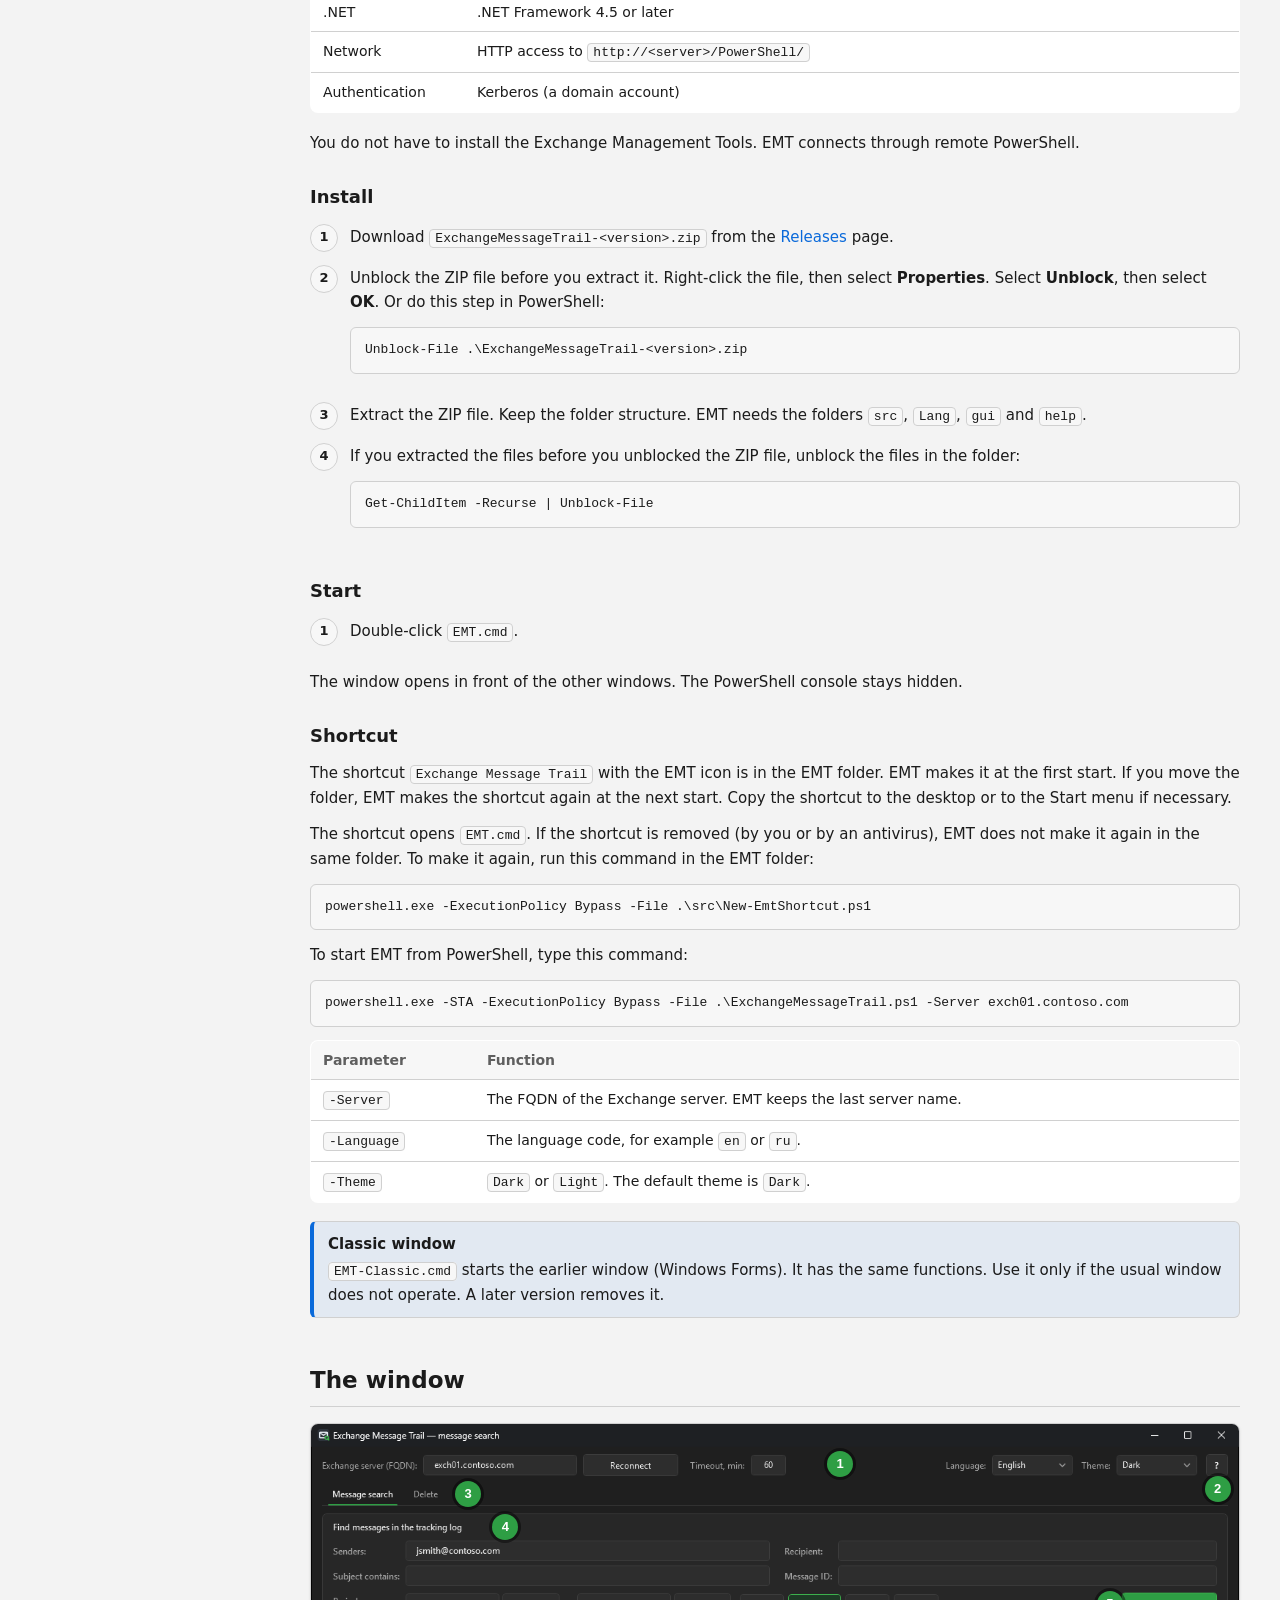
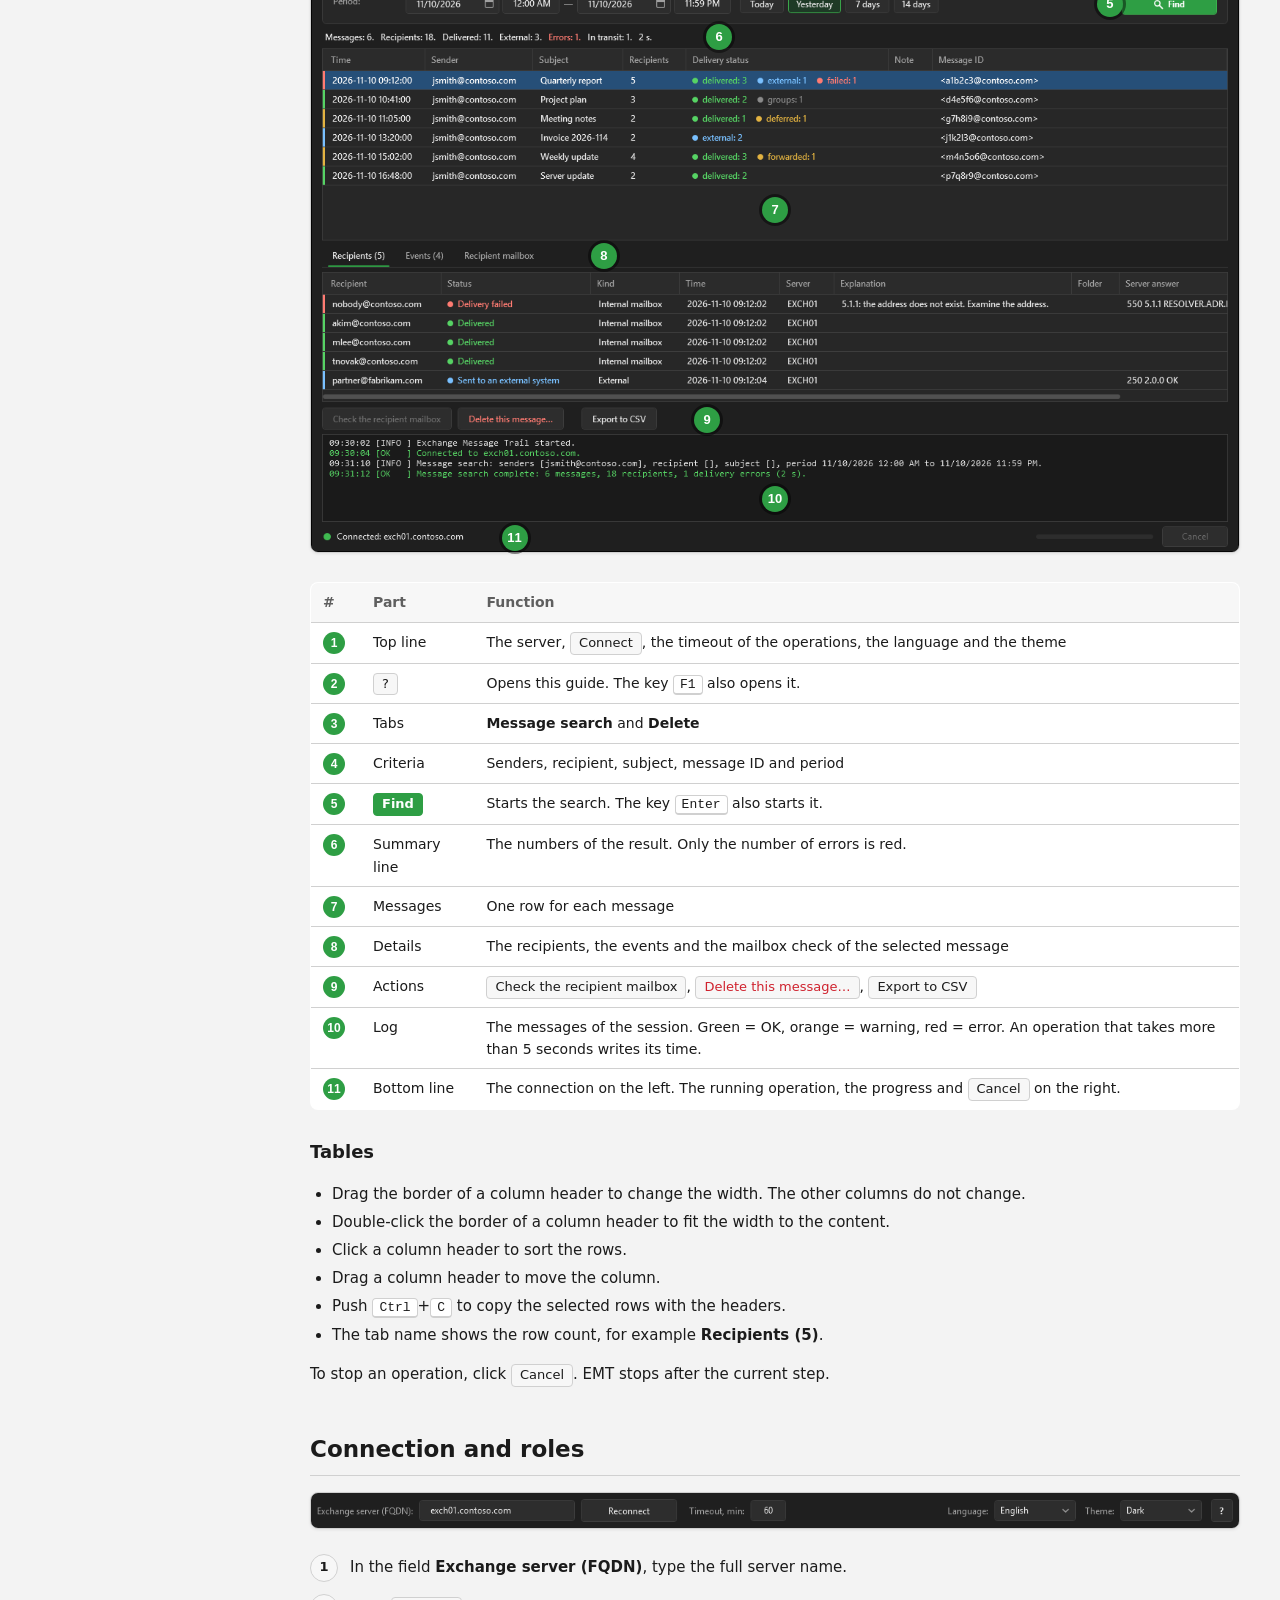
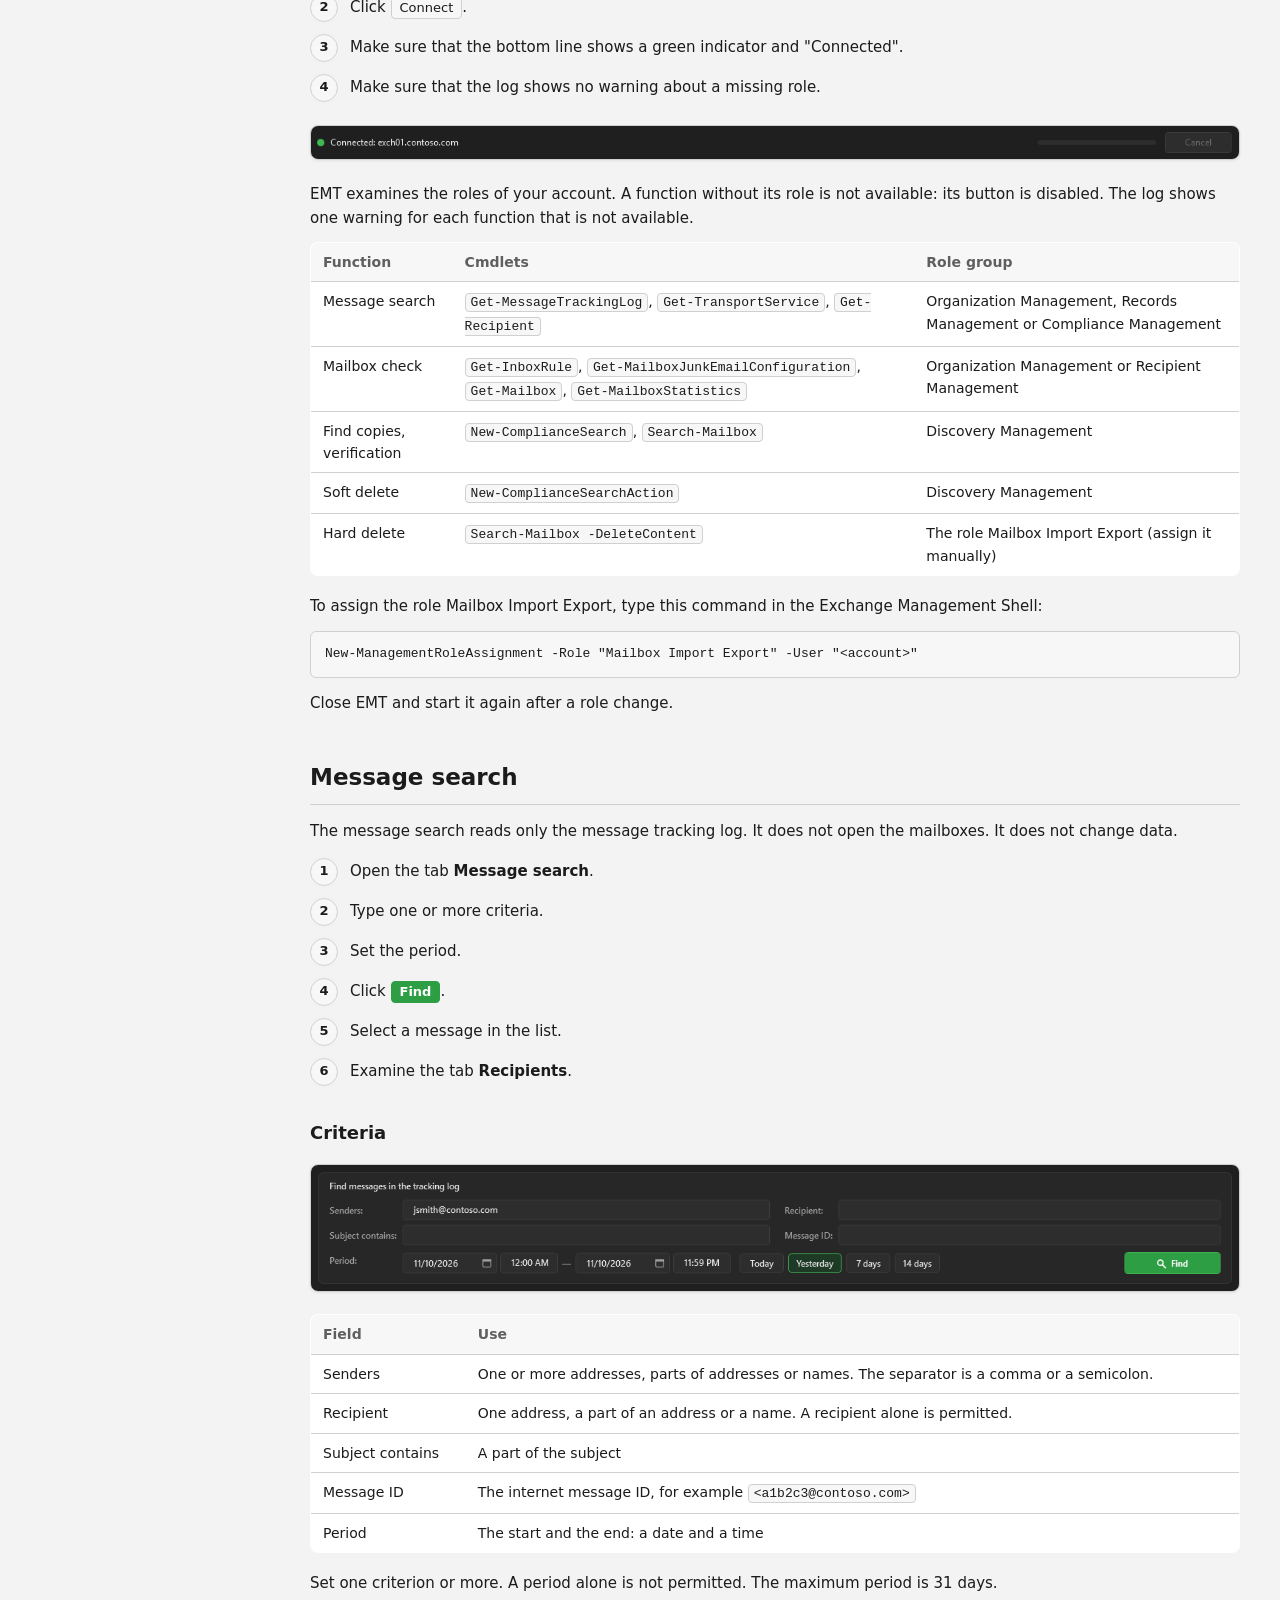
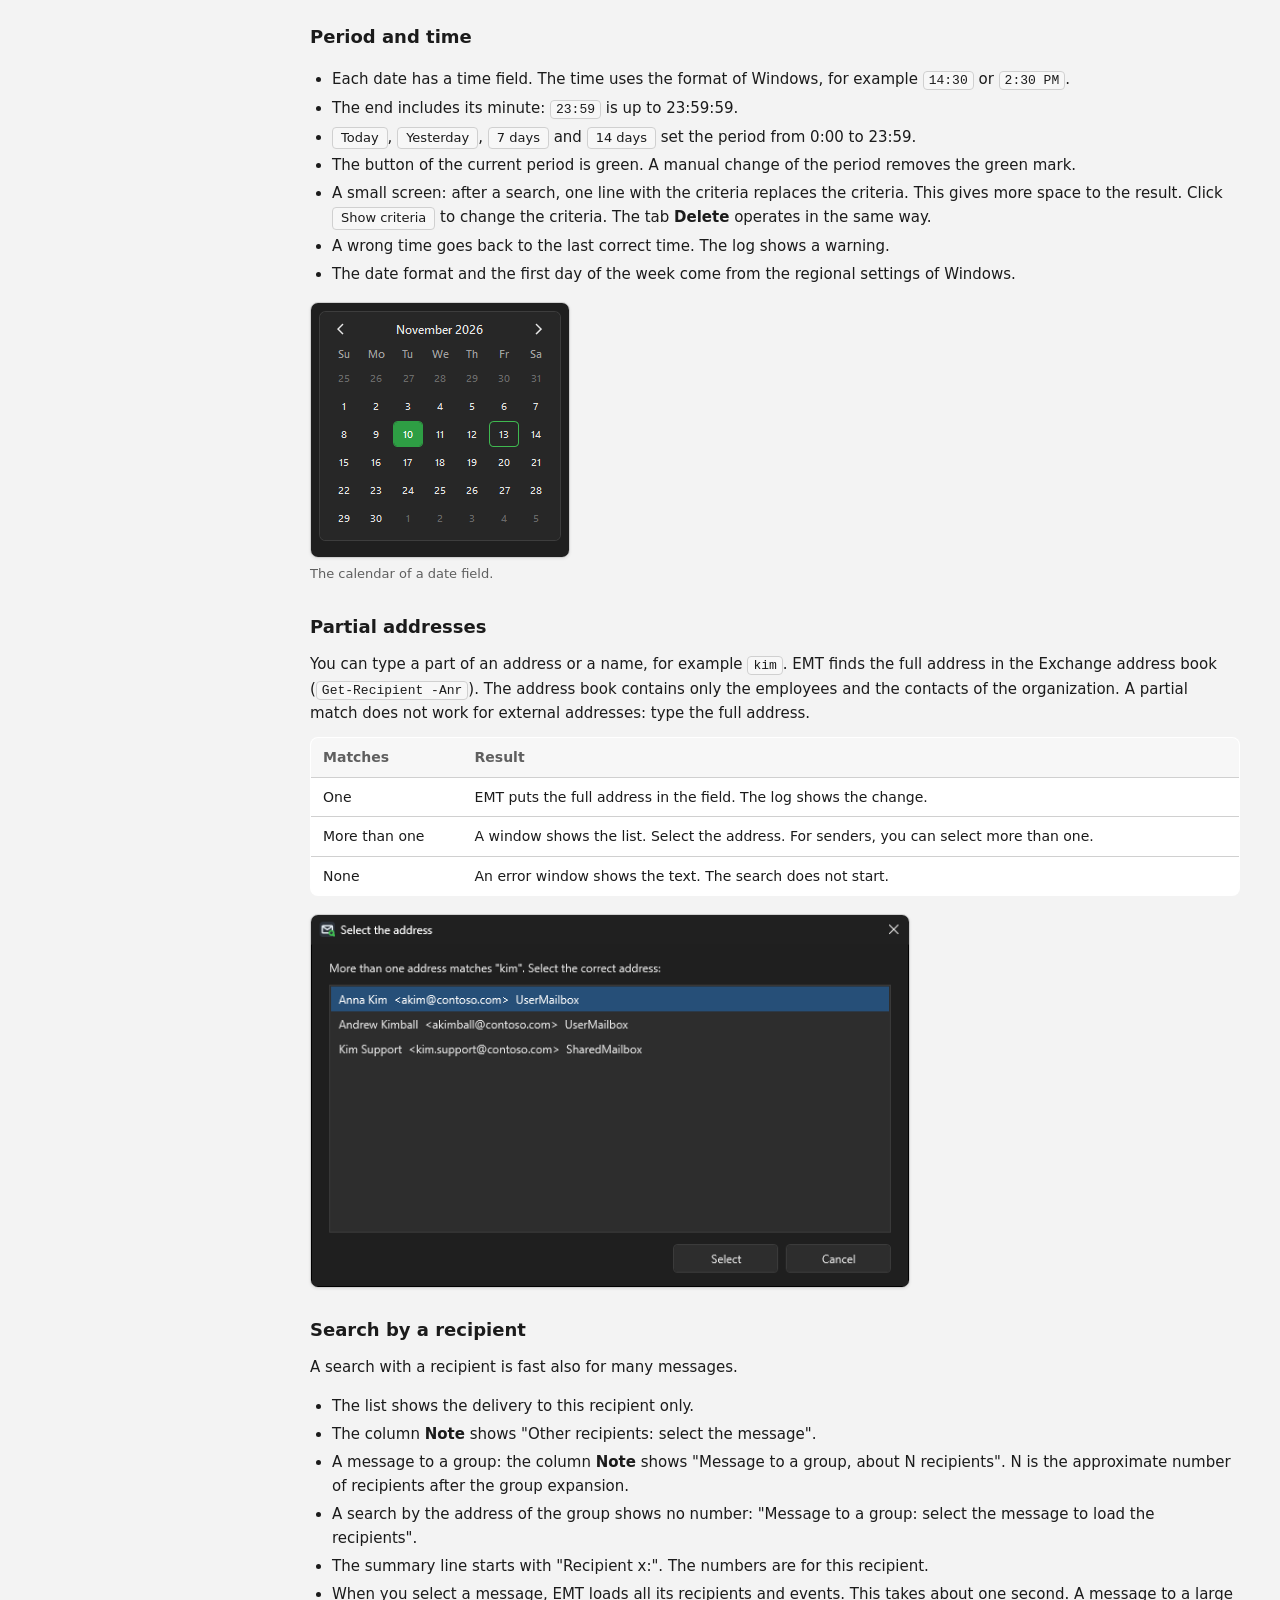
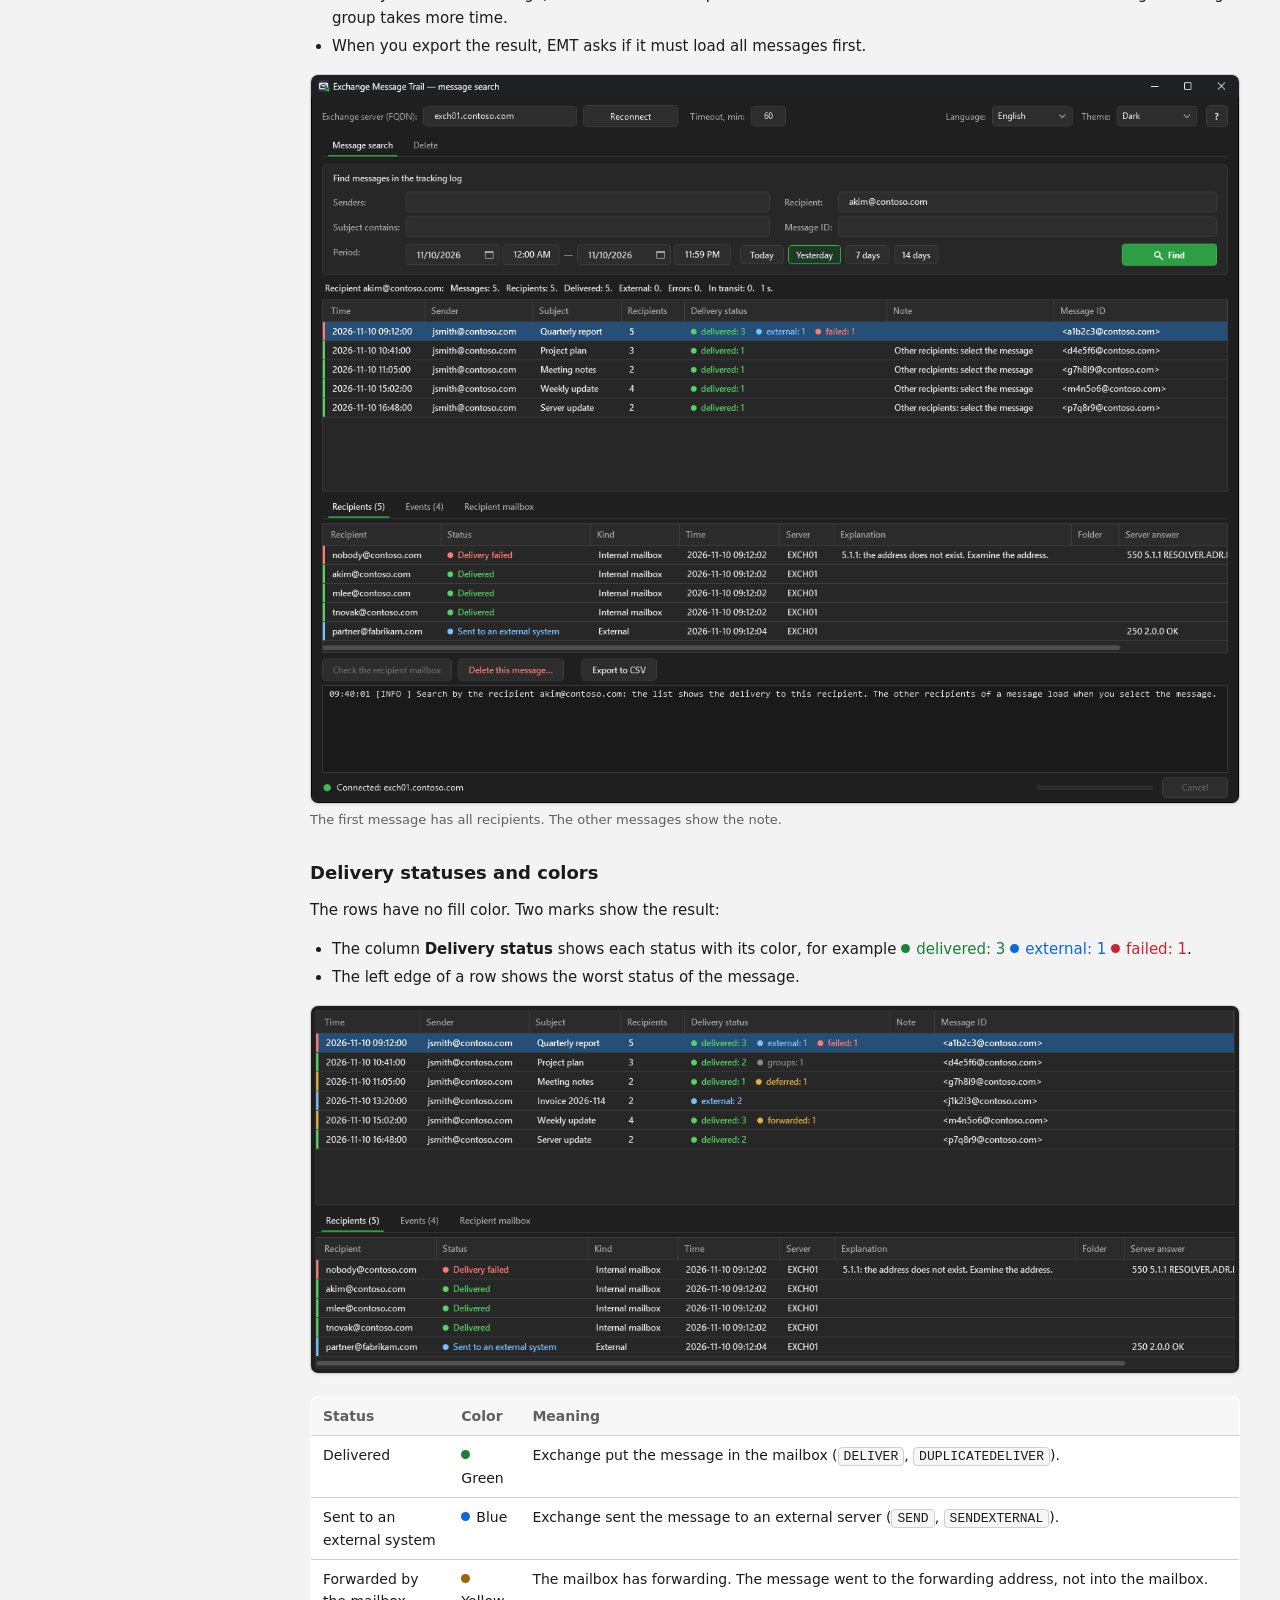
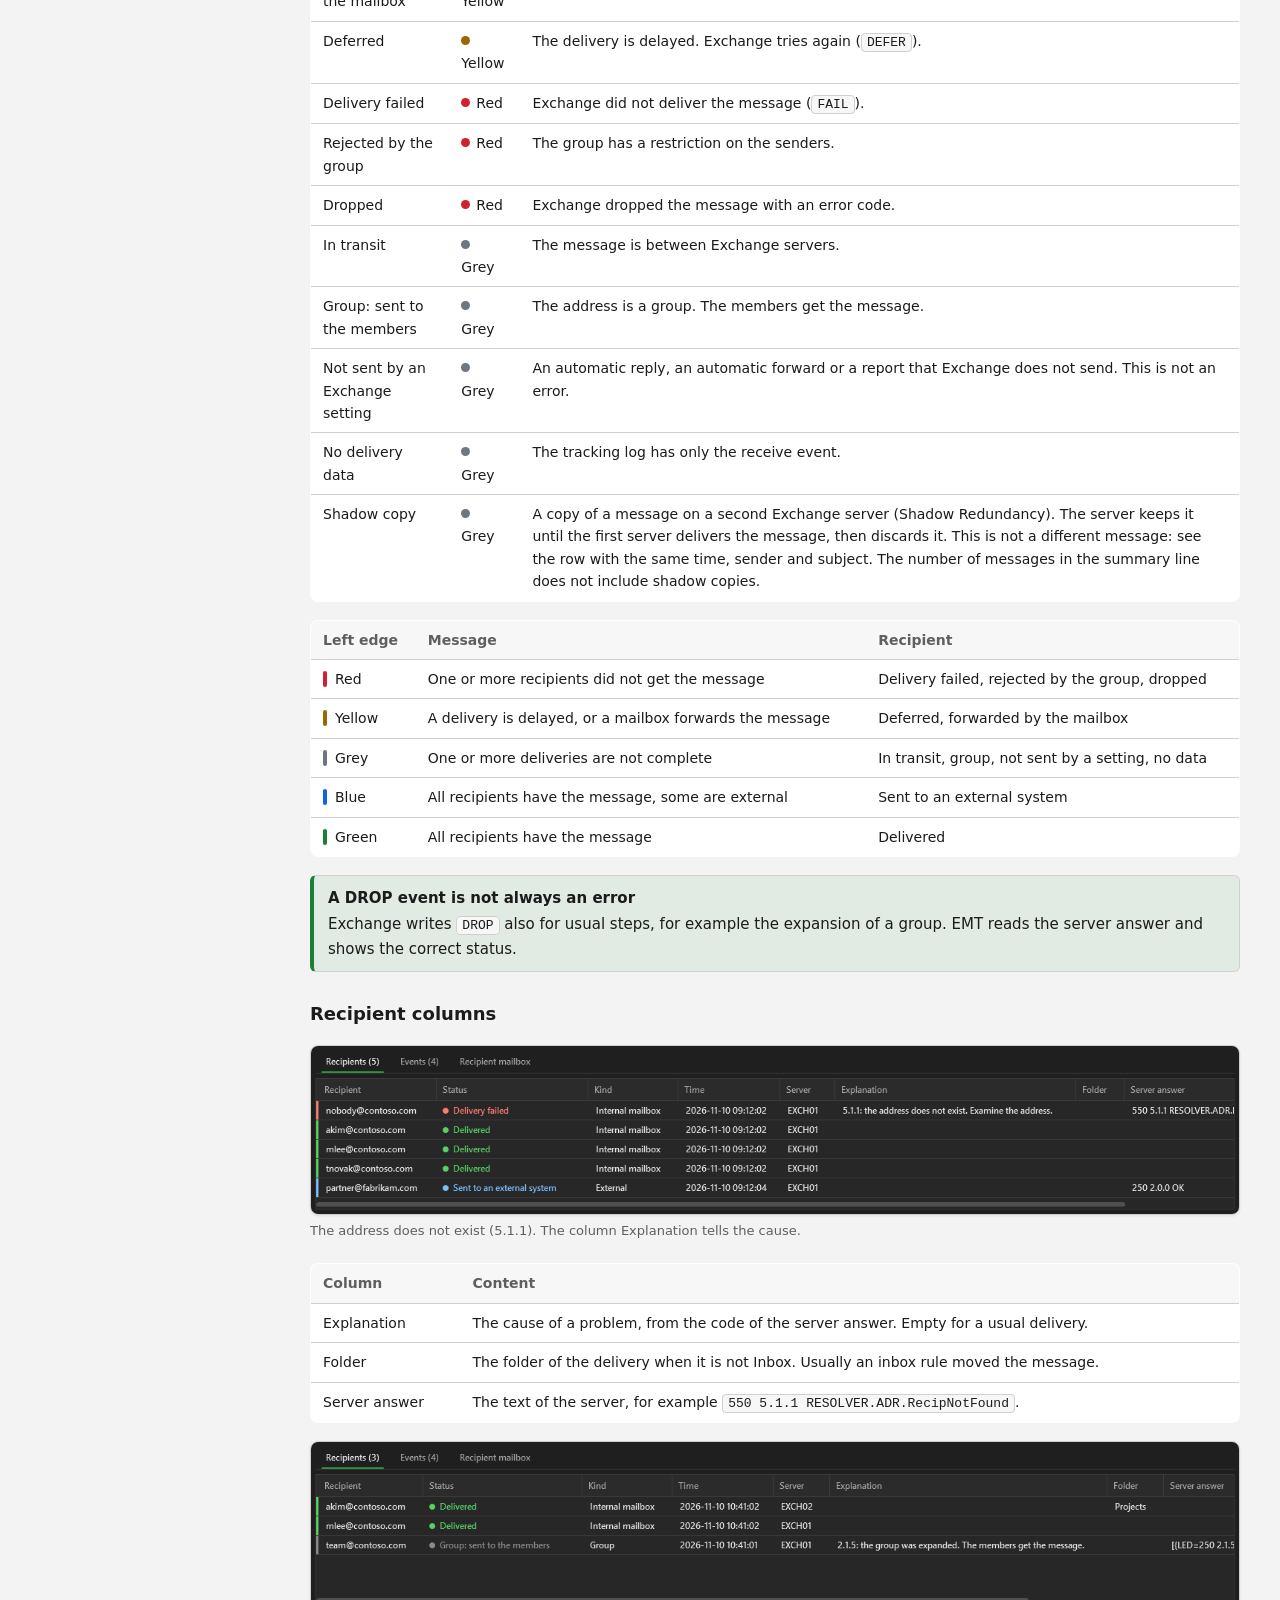
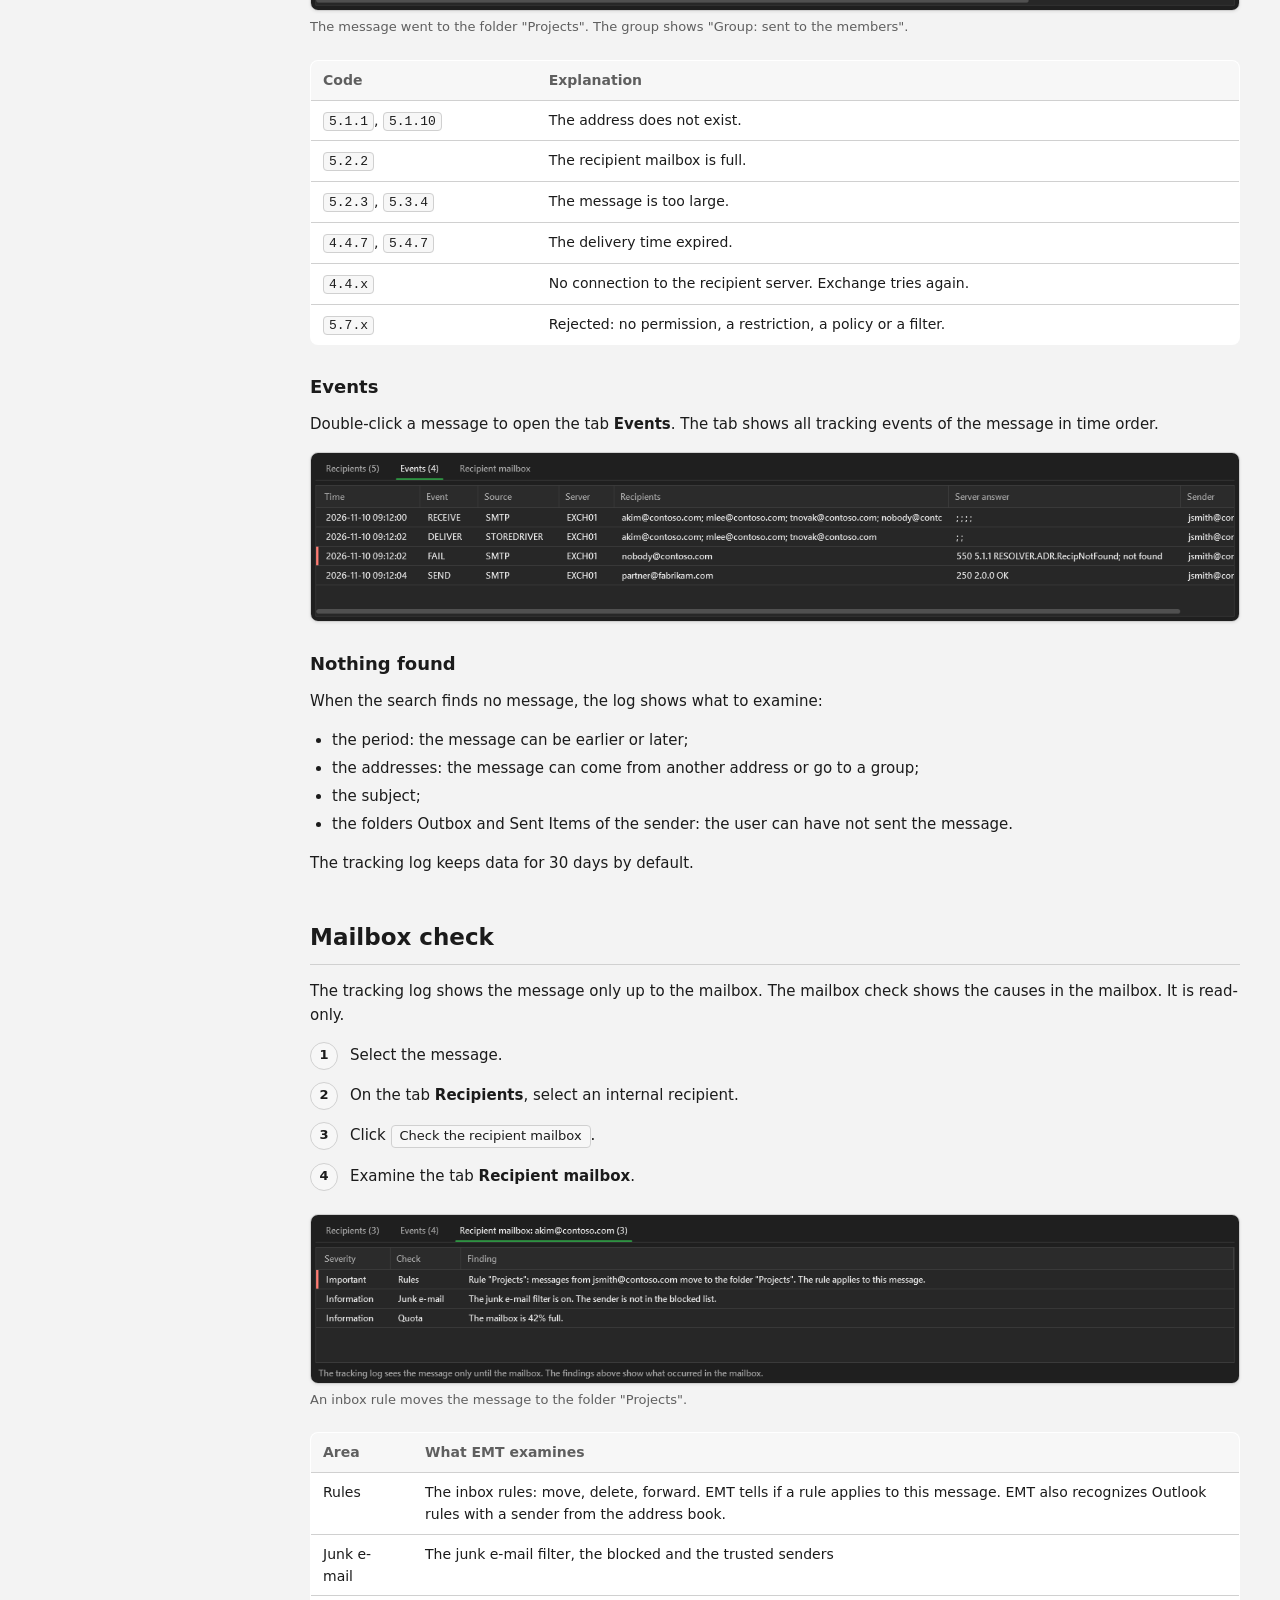
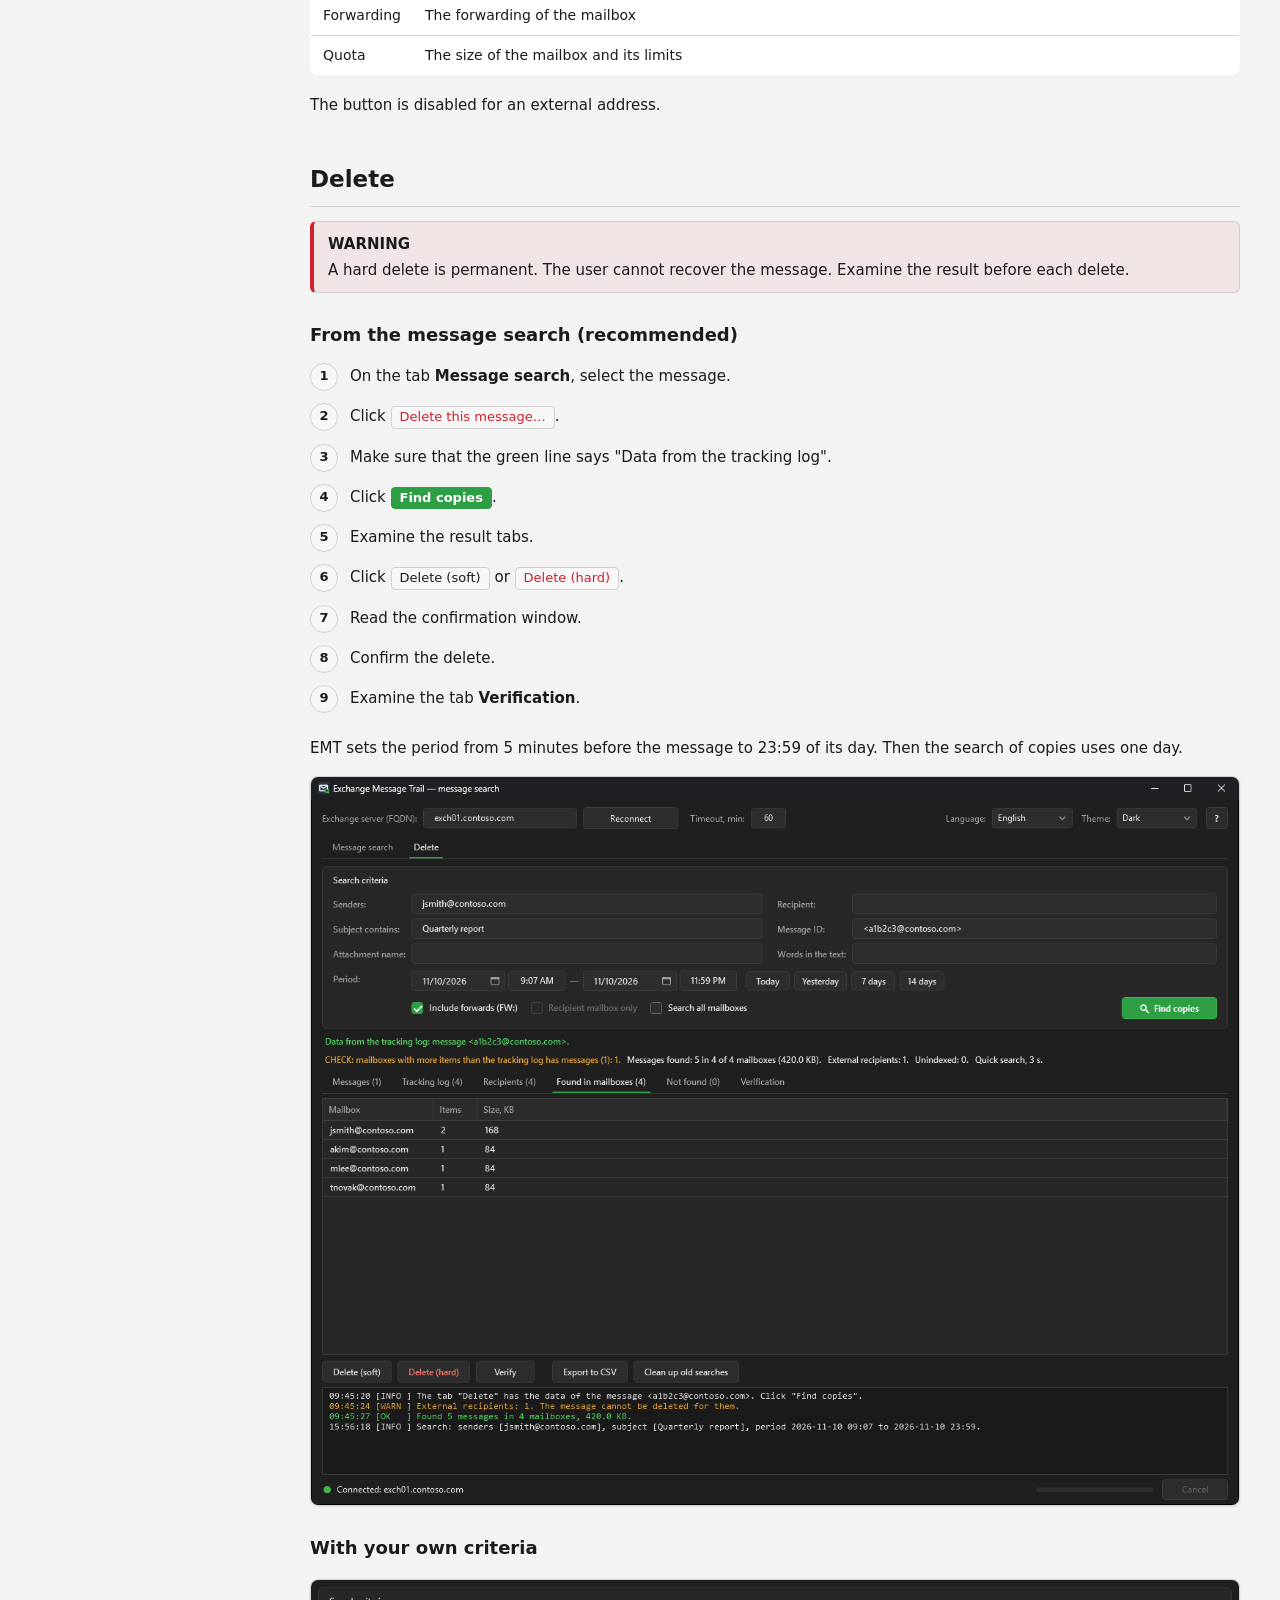
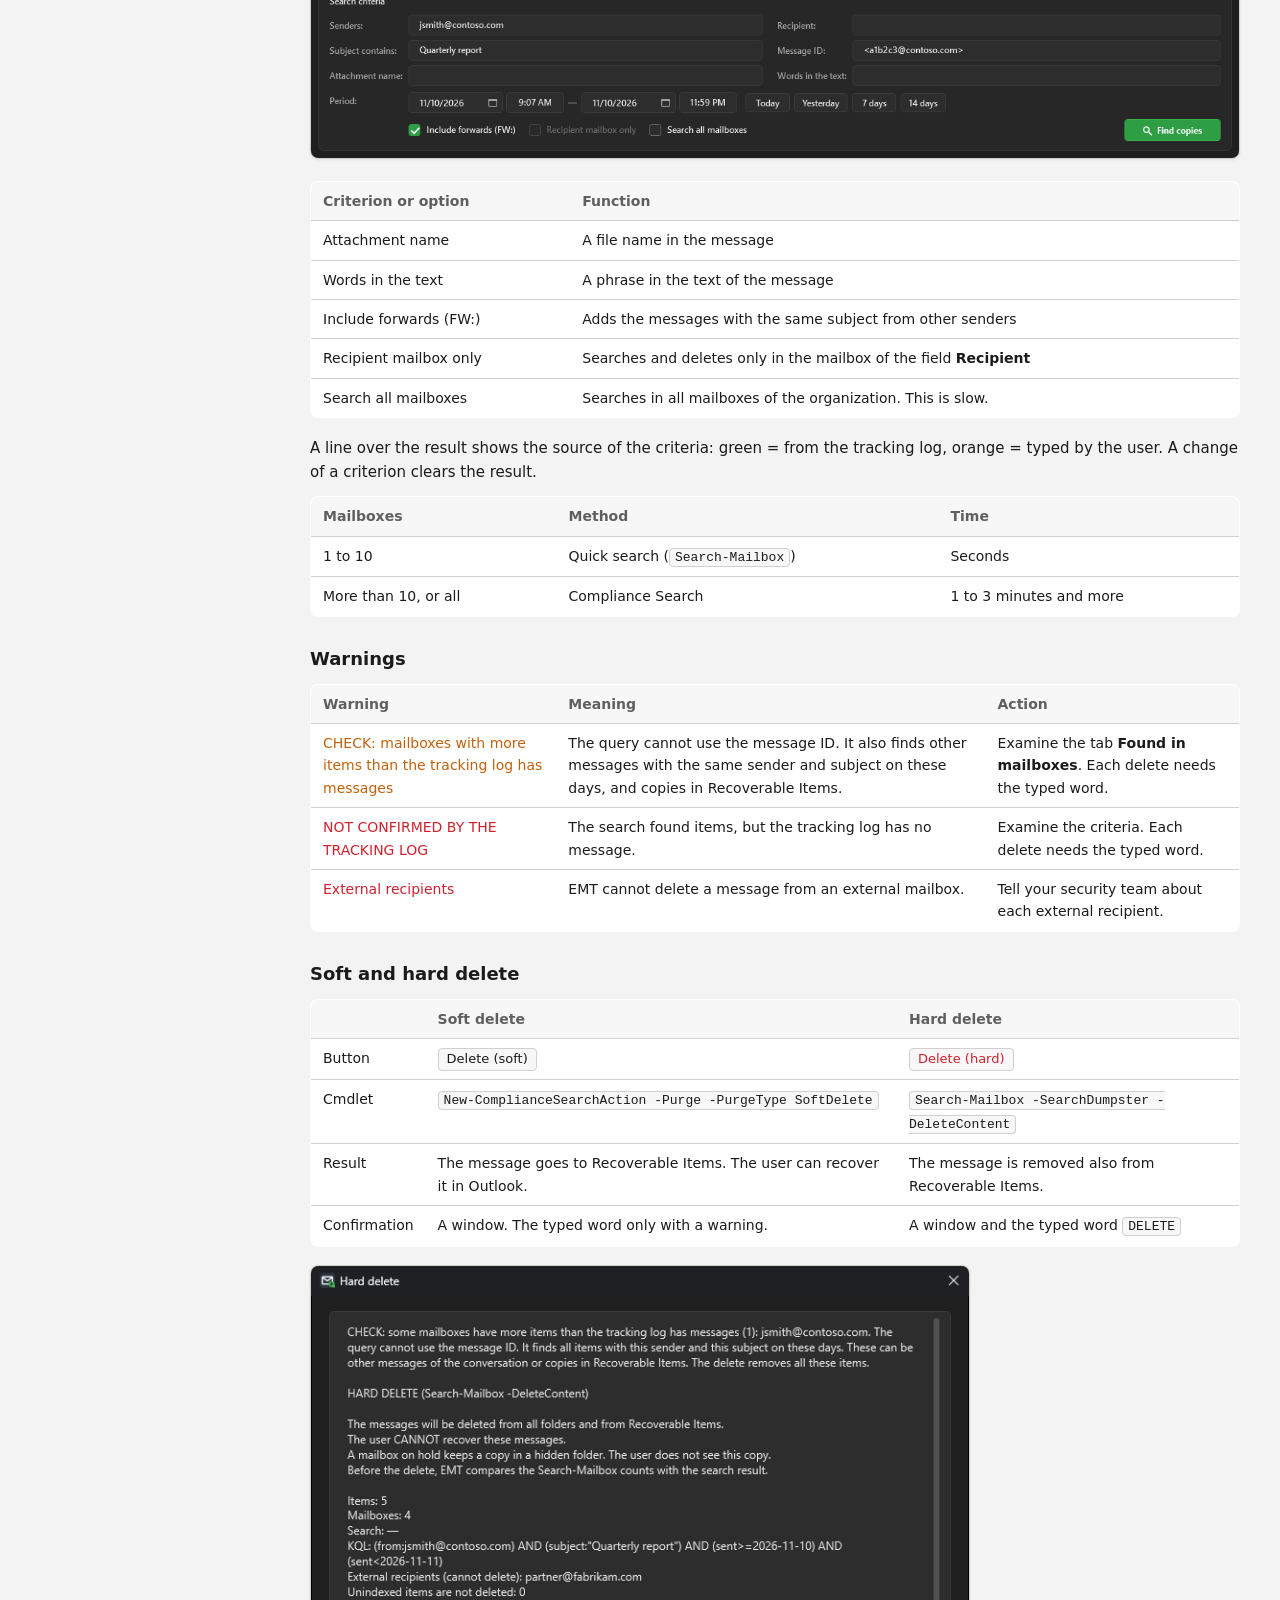
==== commit 3ee2de7c: "Таблицы: ширина колонки без резиновой колонки, двойной щелчок по заголовку; подсказка отправителя; т" ====
--- a/help/index.html
+++ b/help/index.html
@@ -3,7 +3,7 @@
 <head>
 <meta charset="utf-8">
 <meta name="viewport" content="width=device-width, initial-scale=1">
-<meta name="emt-version" content="2.2.1">
+<meta name="emt-version" content="2.2.2">
 <title>Exchange Message Trail — Help</title>
 <link rel="stylesheet" href="help.css">
 <link rel="icon" type="image/svg+xml" href="img/emt.svg">
@@ -19,7 +19,7 @@
 <body>
 <header class="top">
   <div class="logo"><img src="img/emt.svg" class="mark" alt="">Exchange Message Trail</div>
-  <span class="version">2.2.1</span>
+  <span class="version">2.2.2</span>
 </header>
 <main style="max-width:760px;margin:0 auto">
   <h1>Help / Справка</h1>
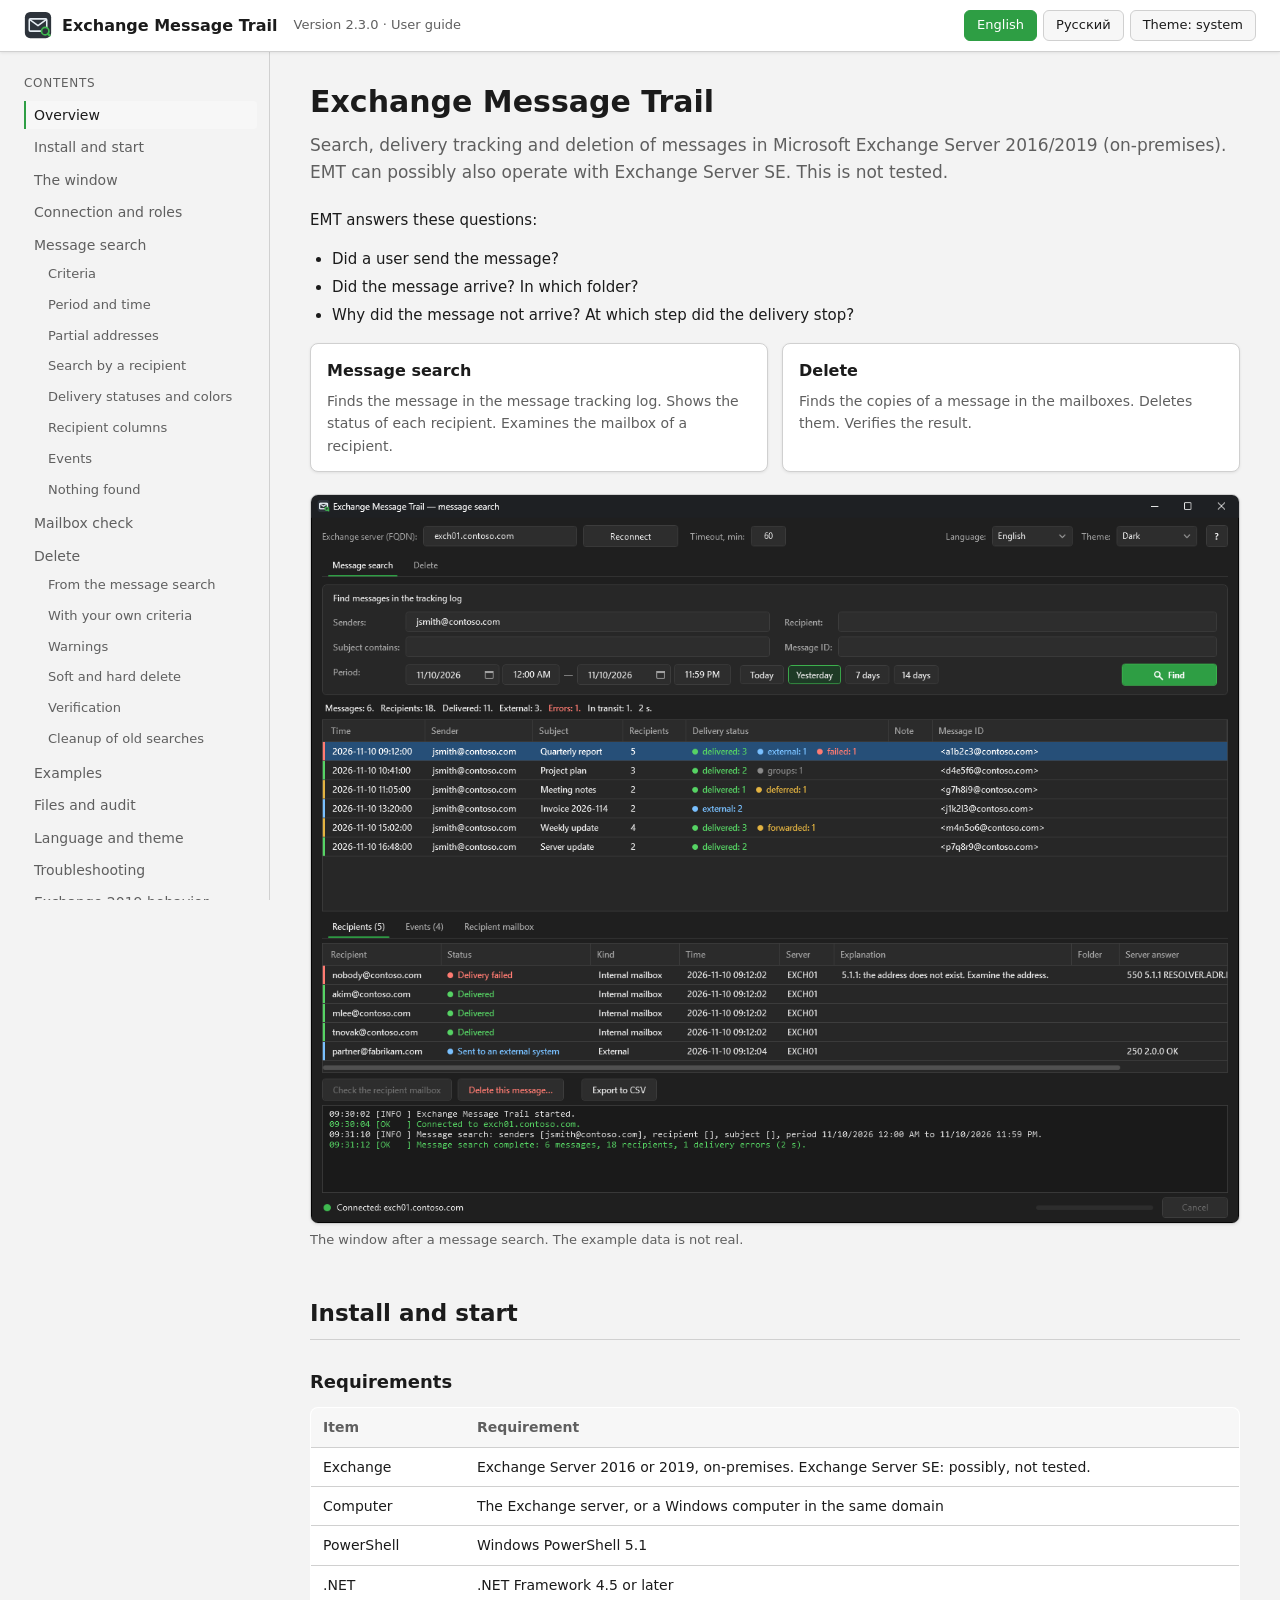
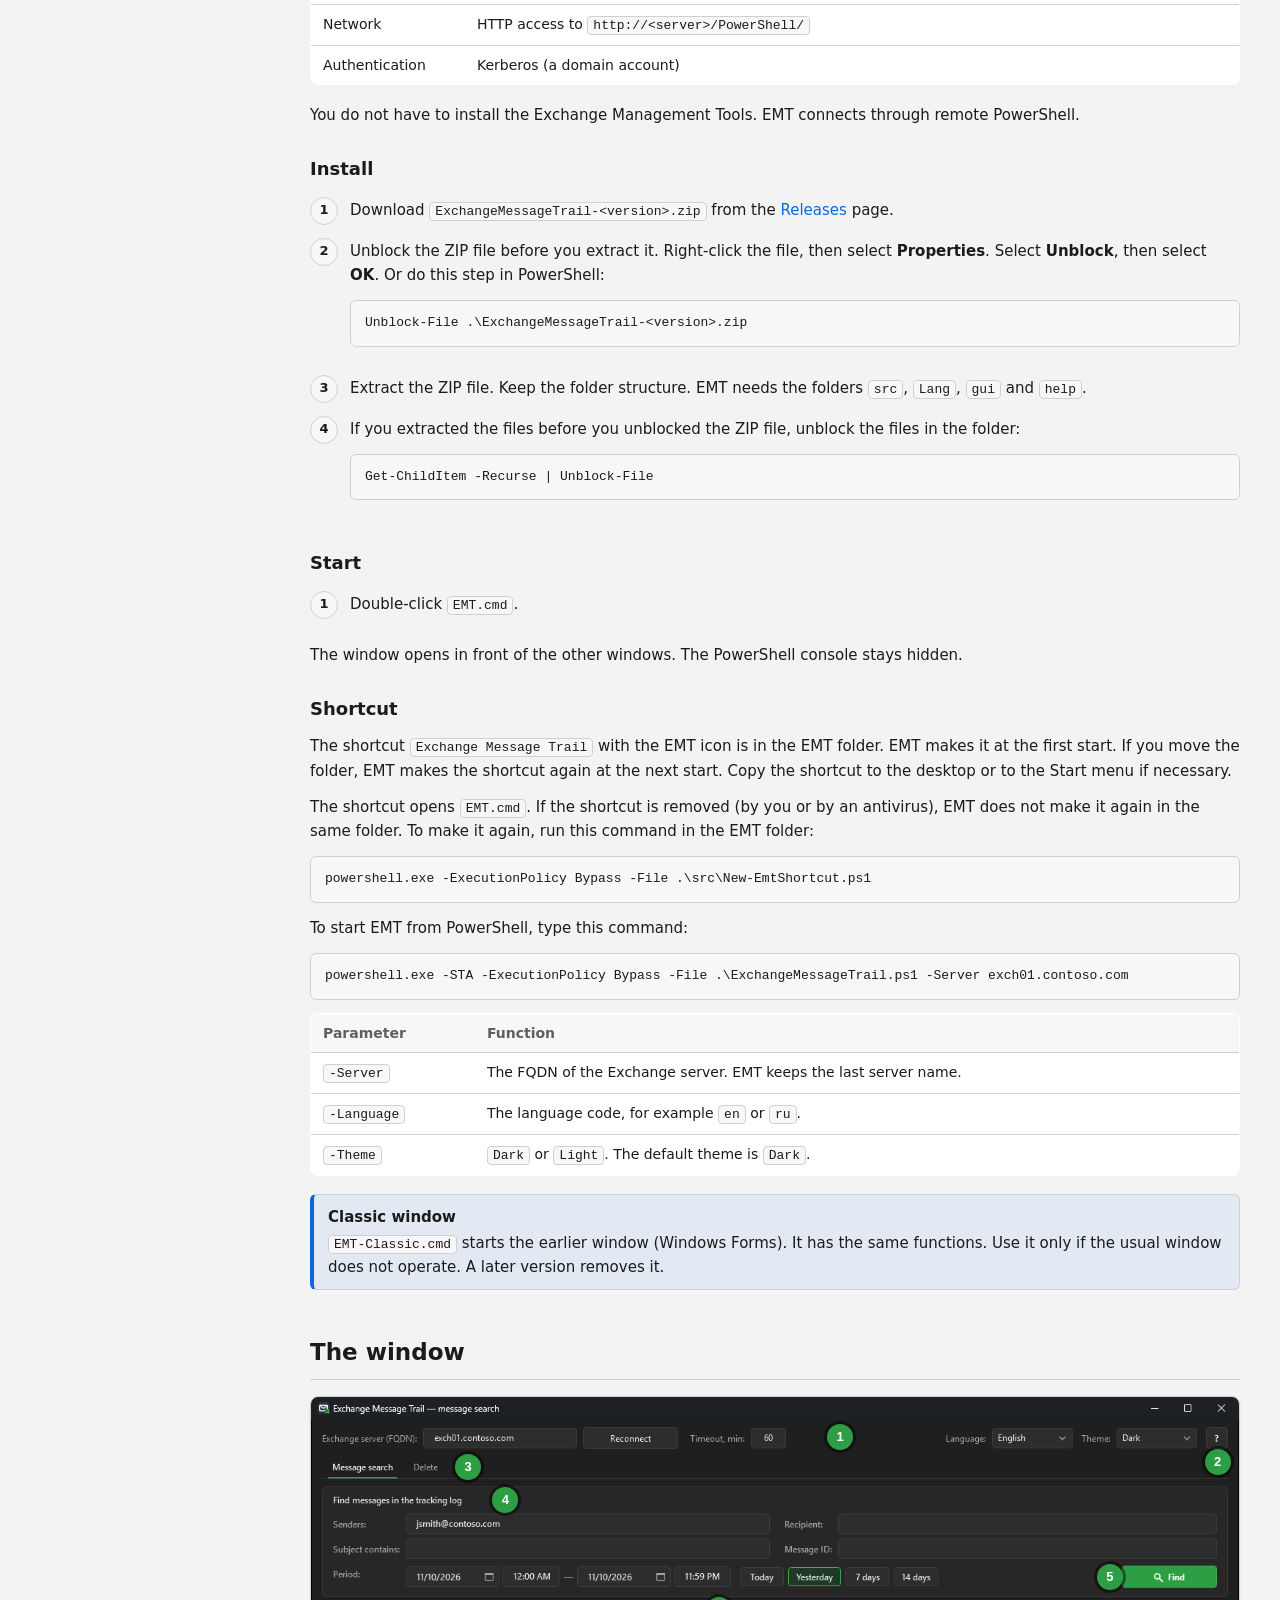
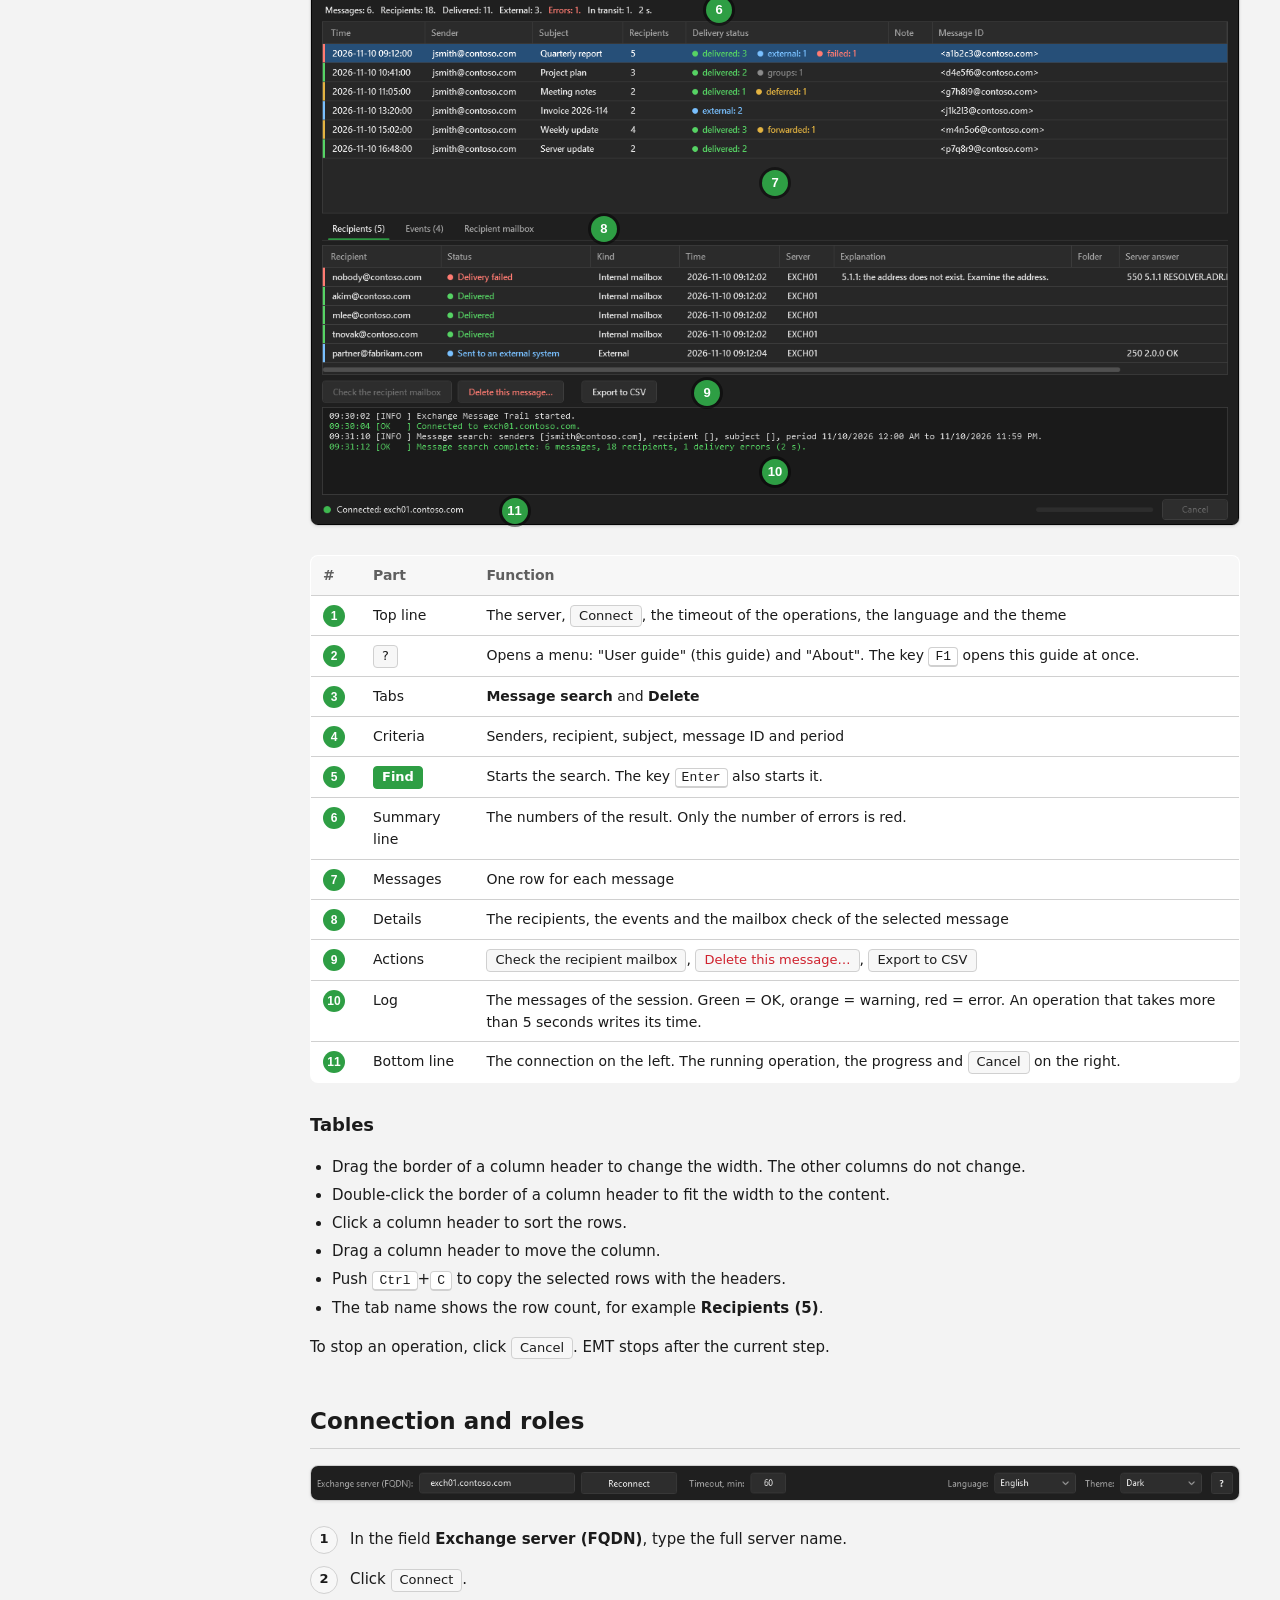
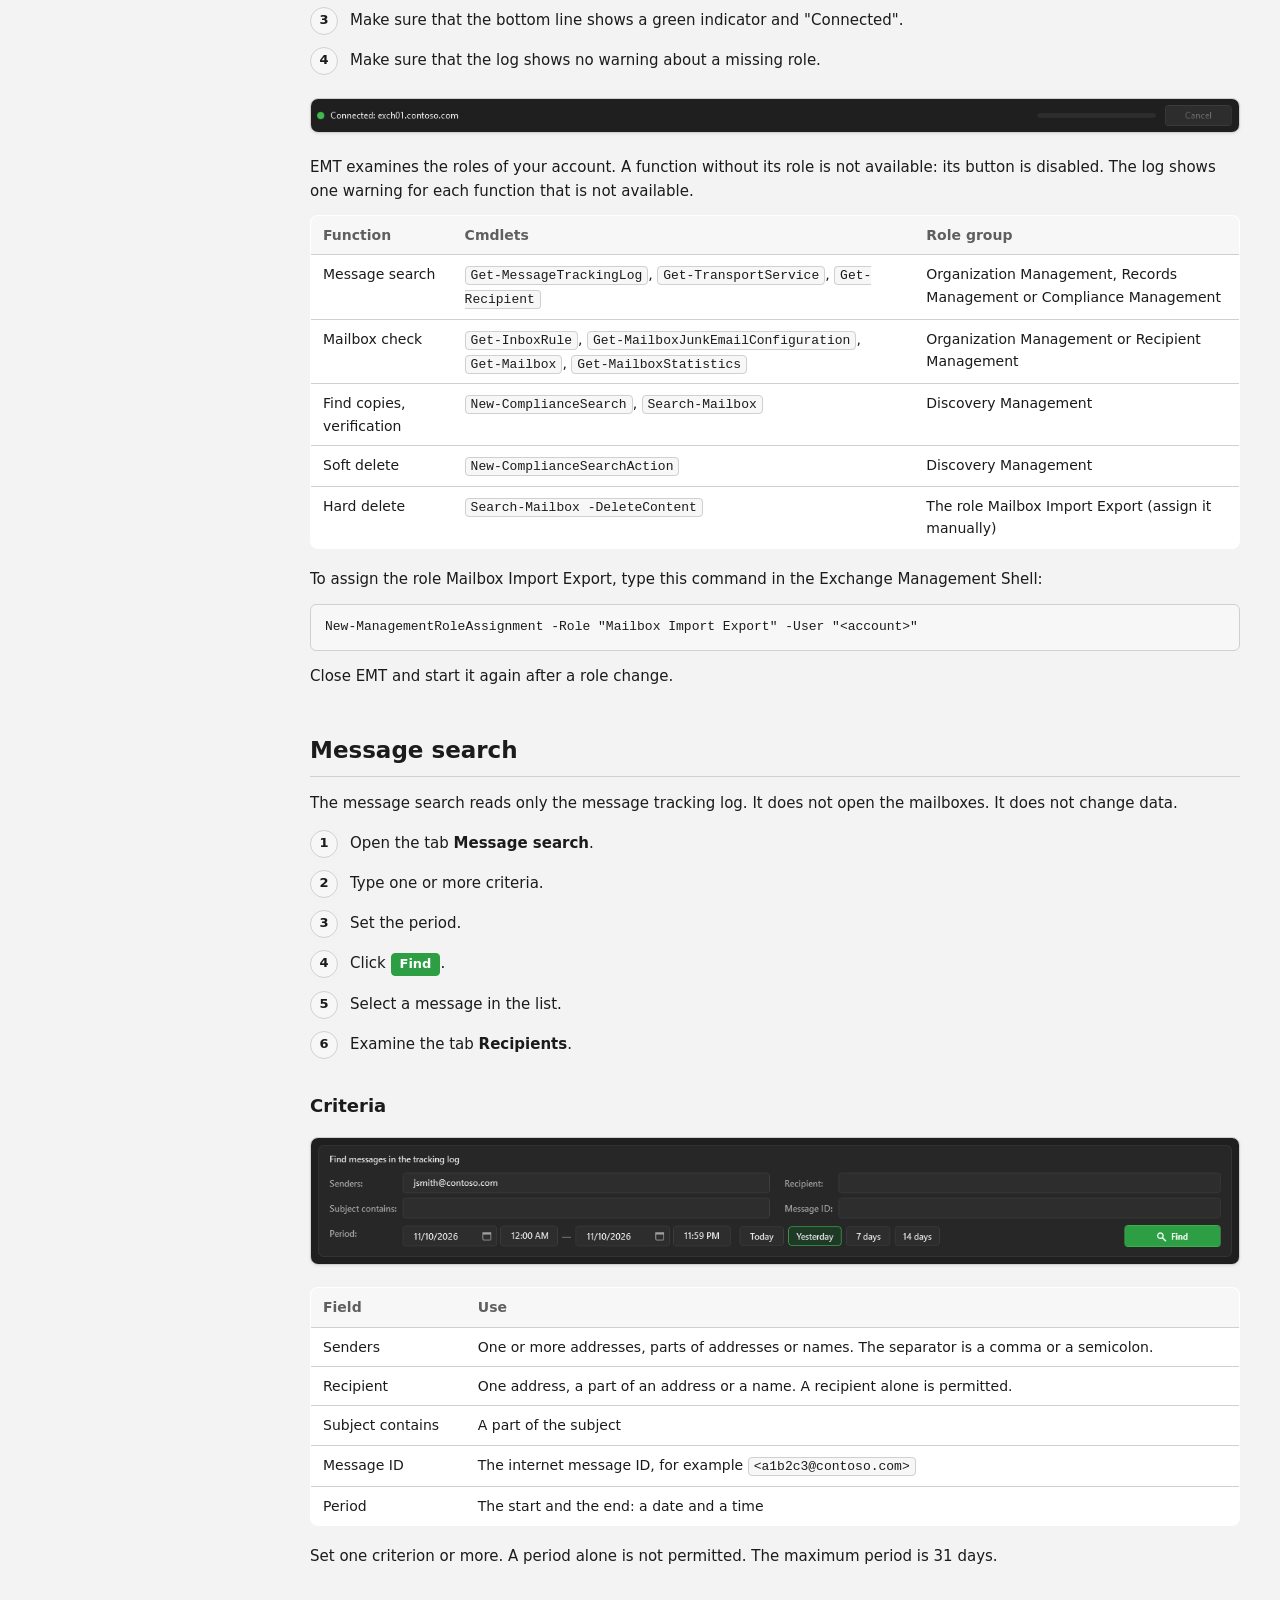
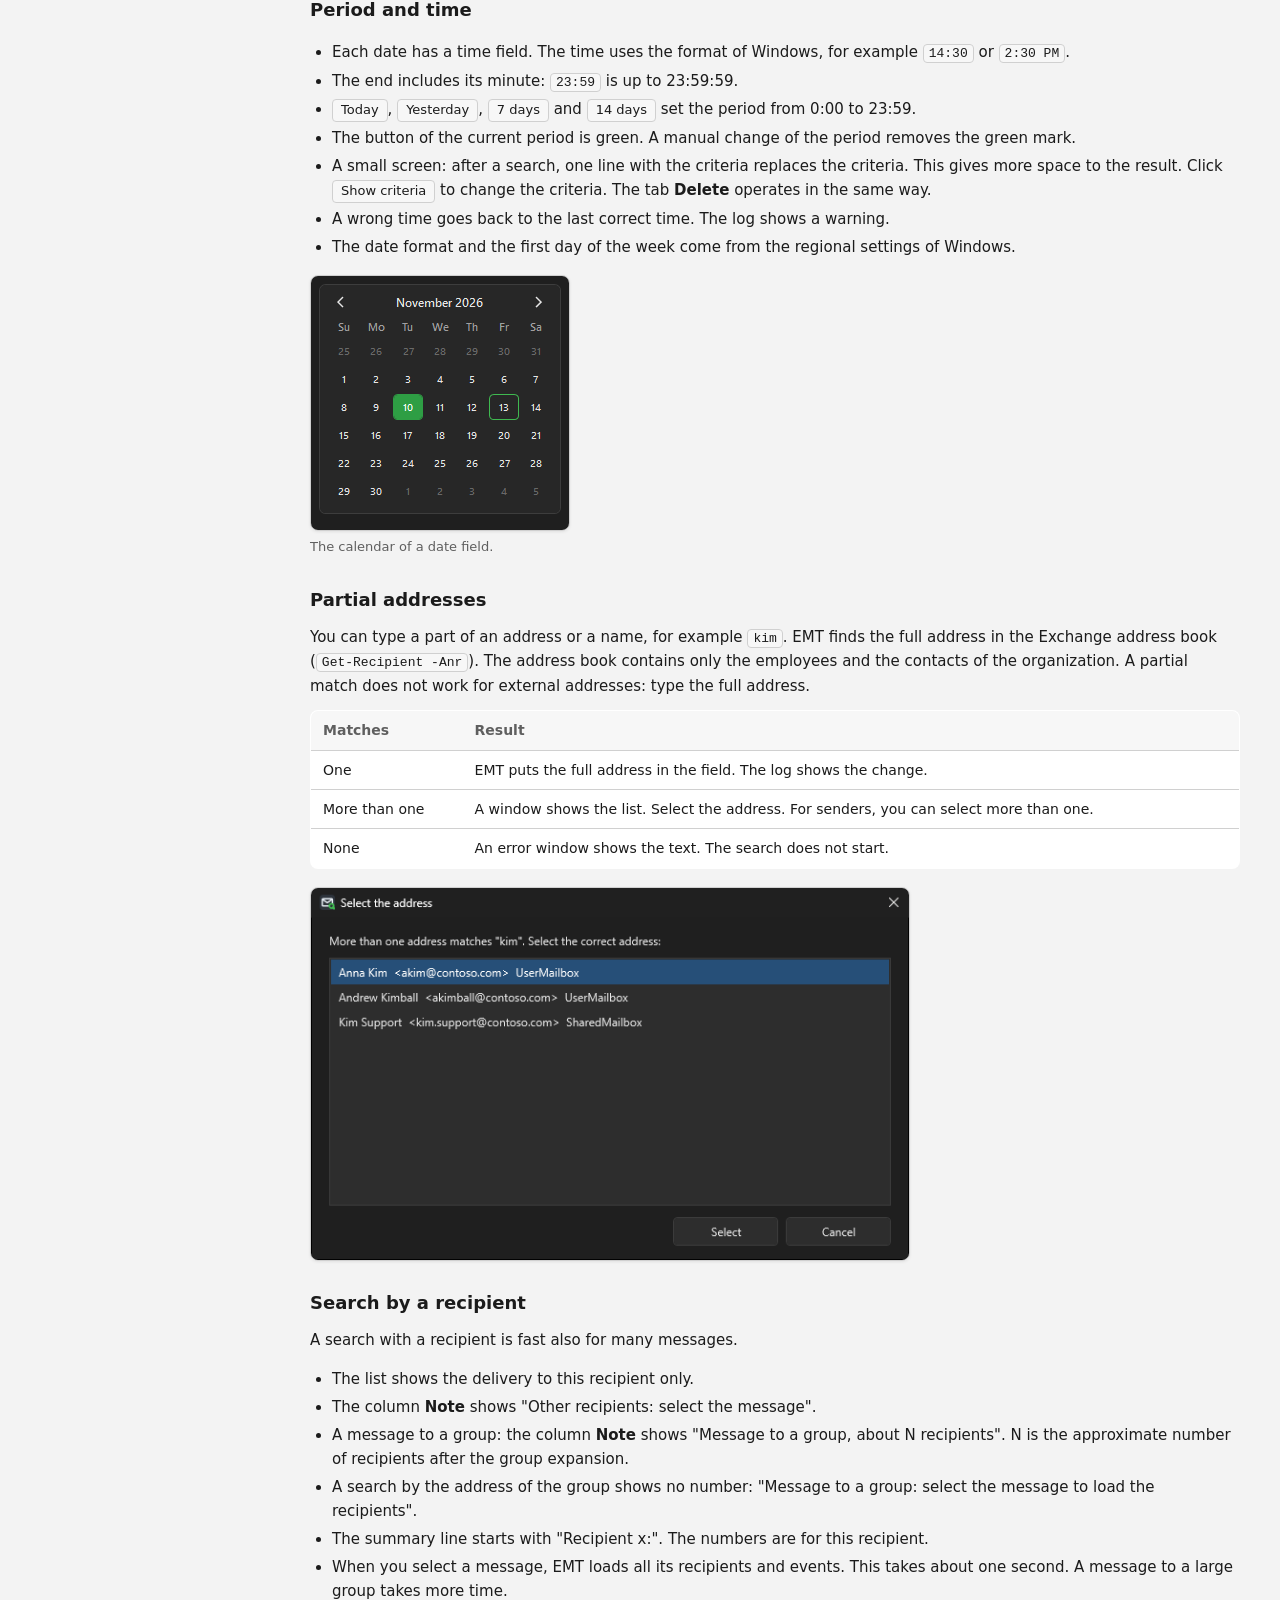
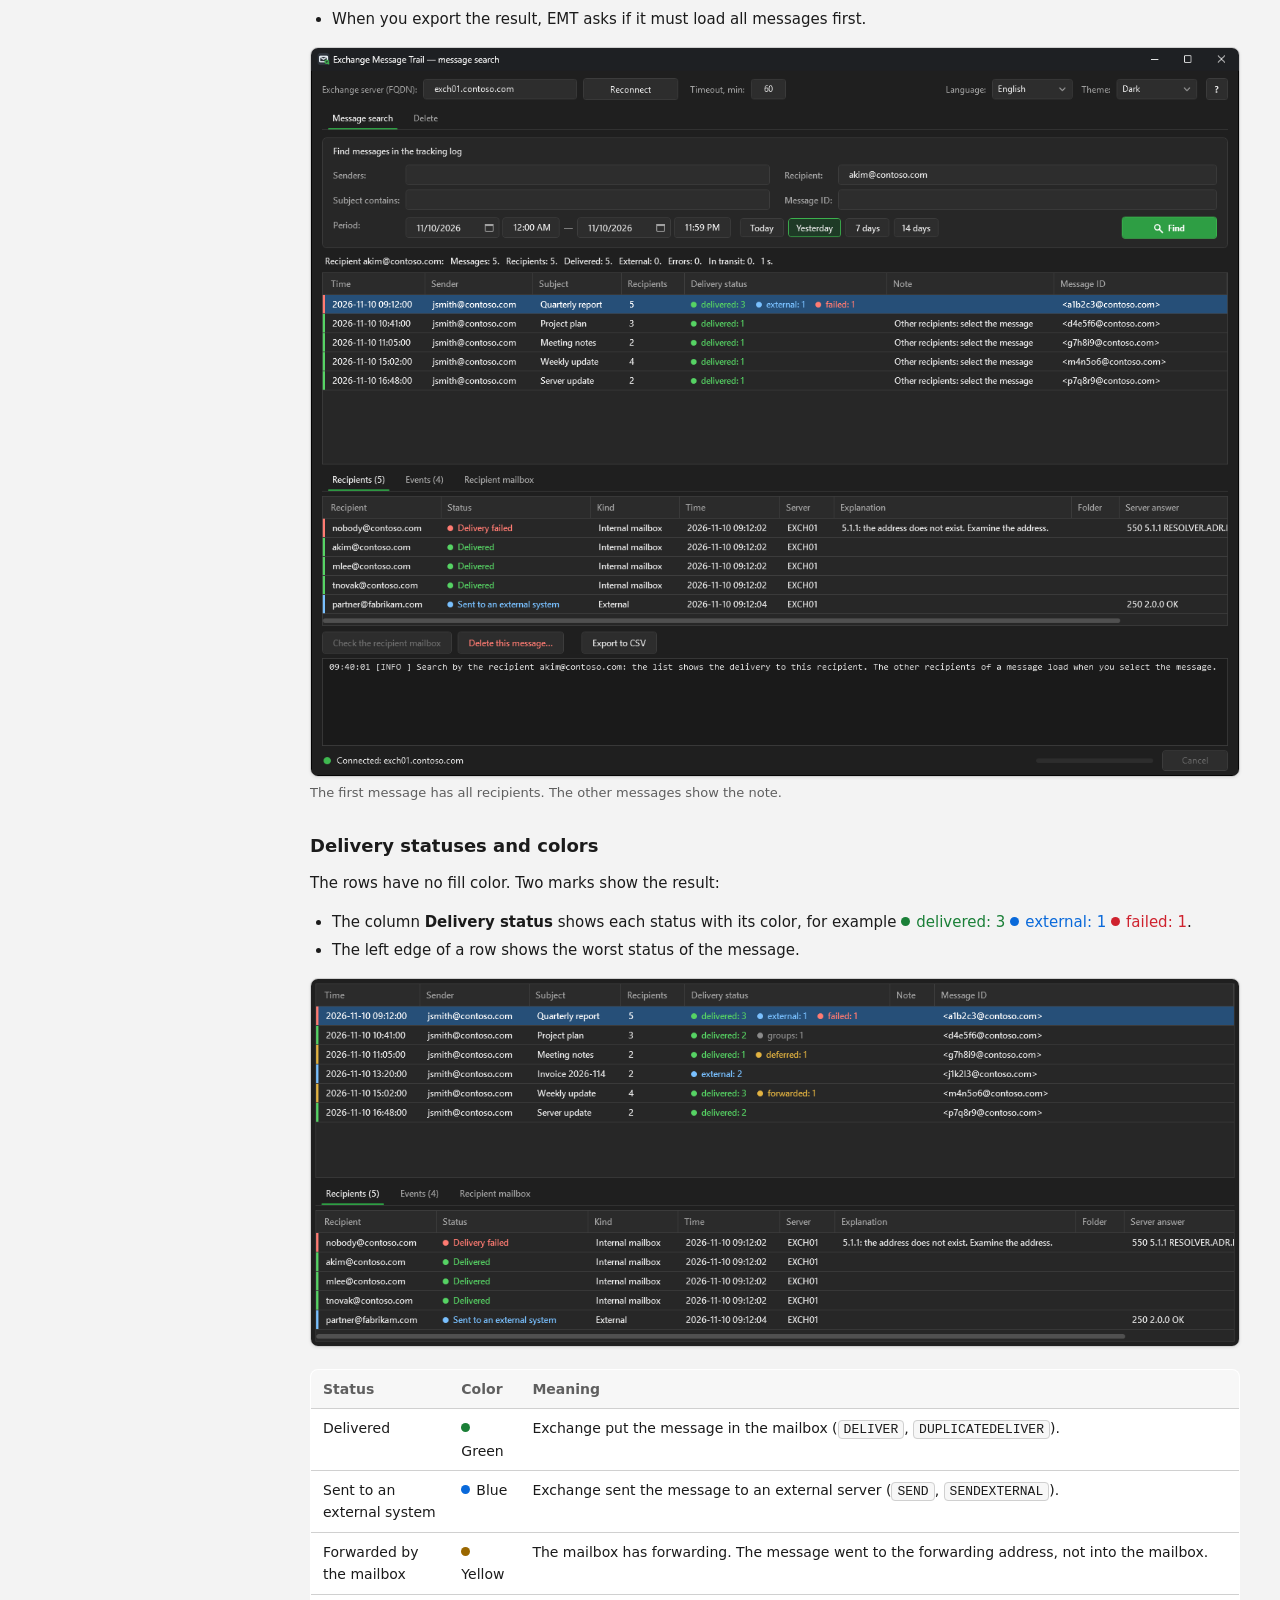
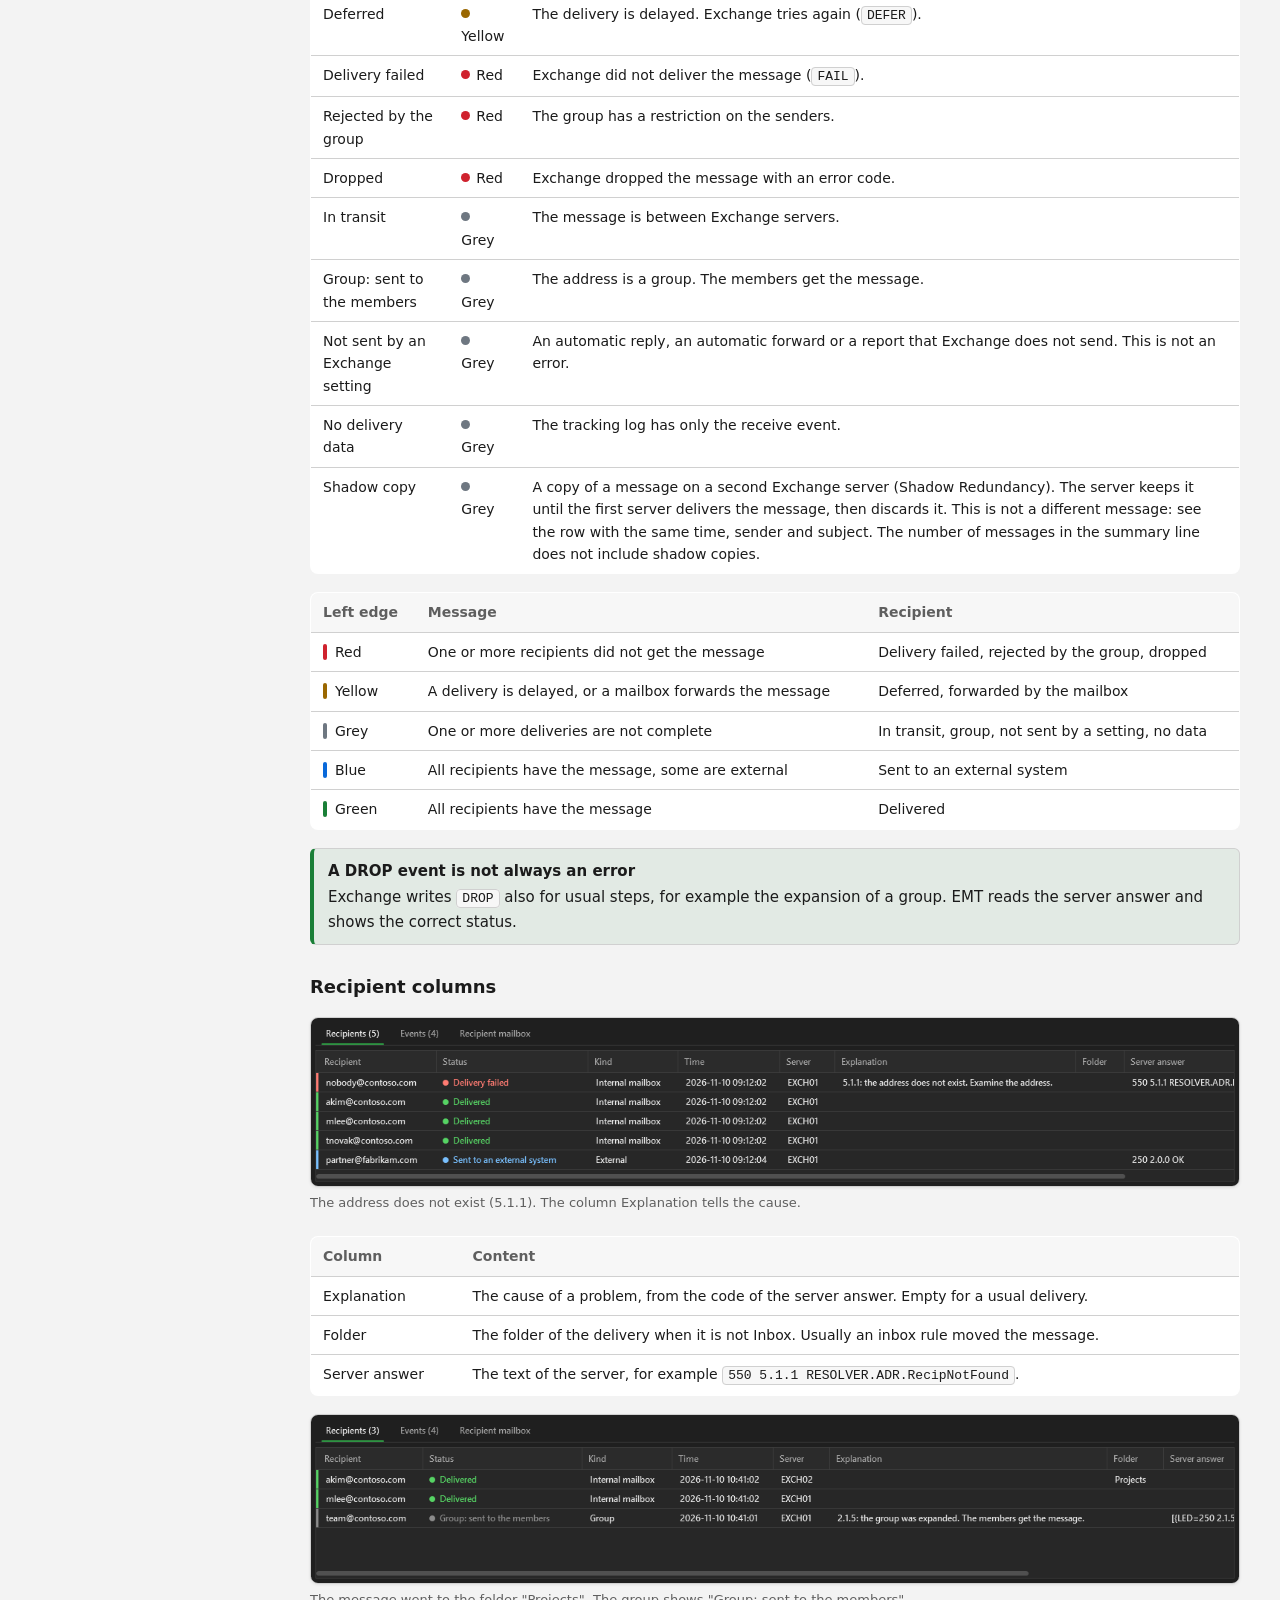
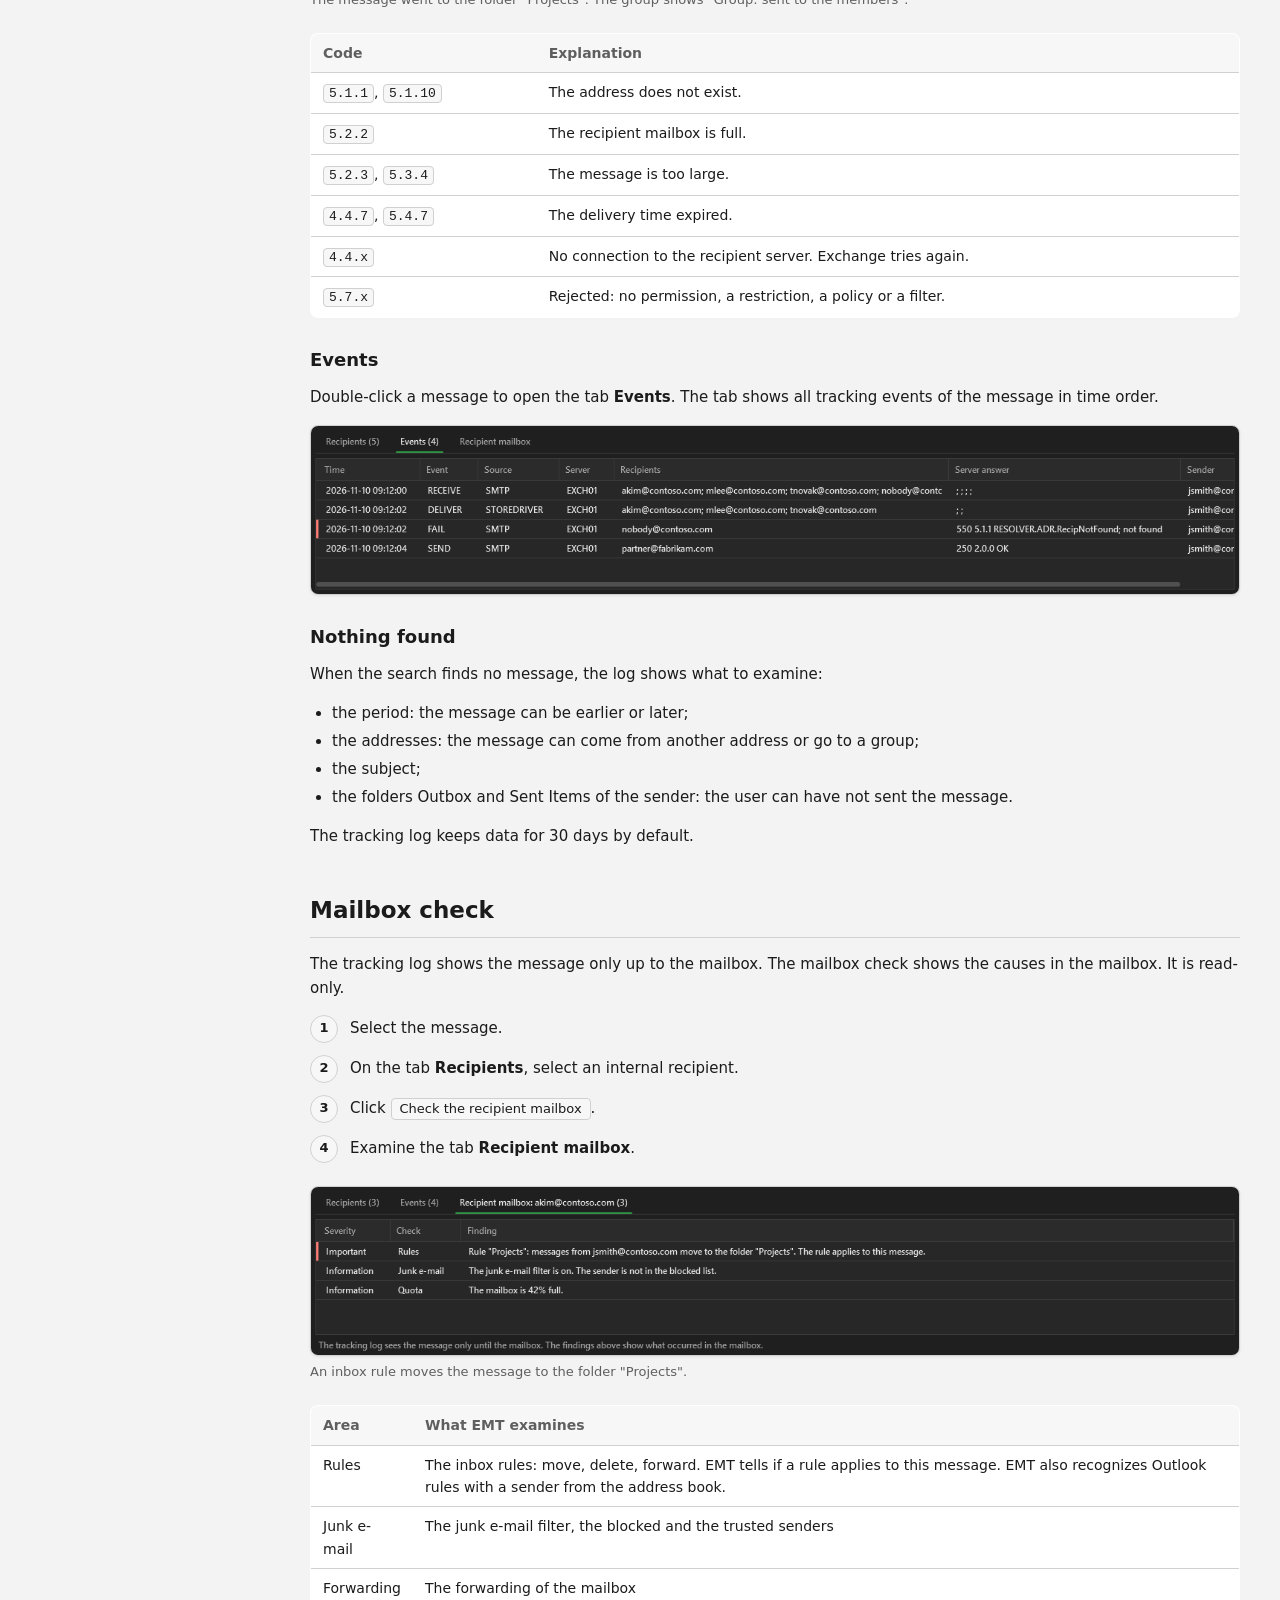
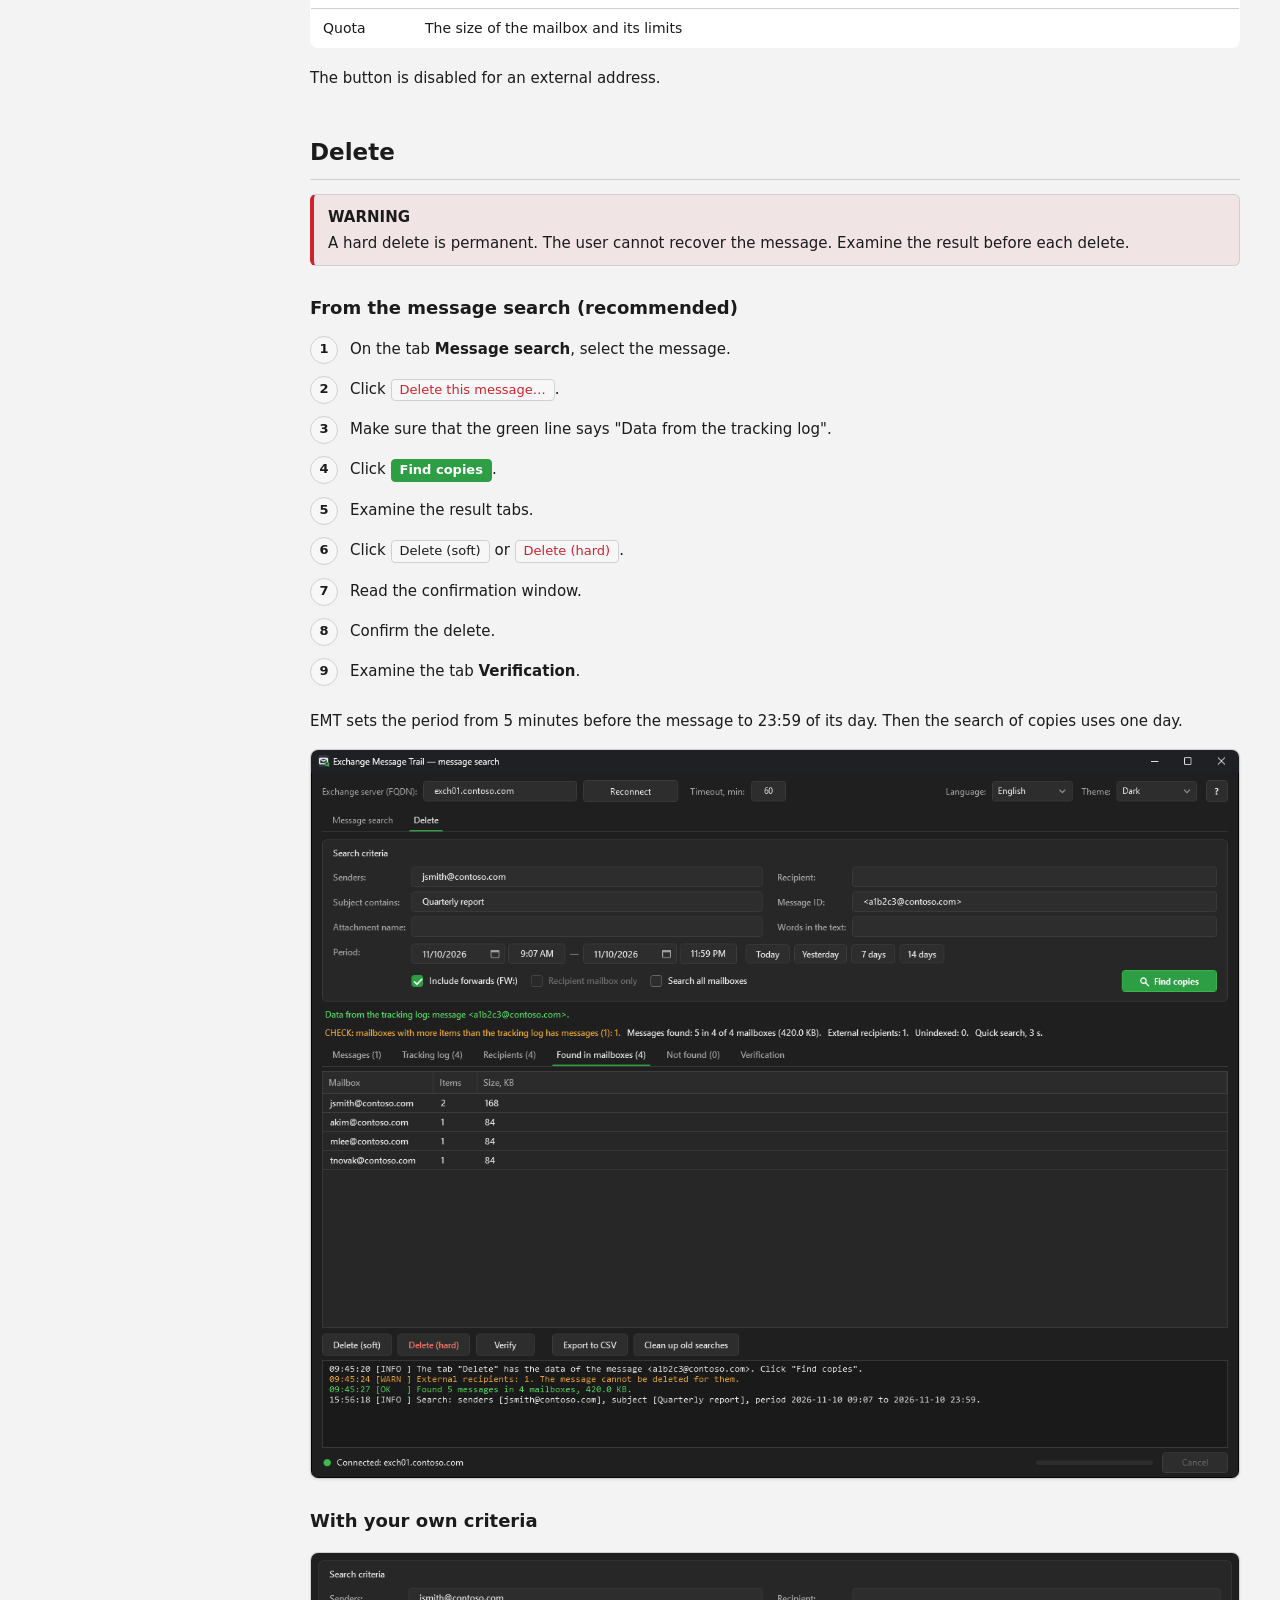
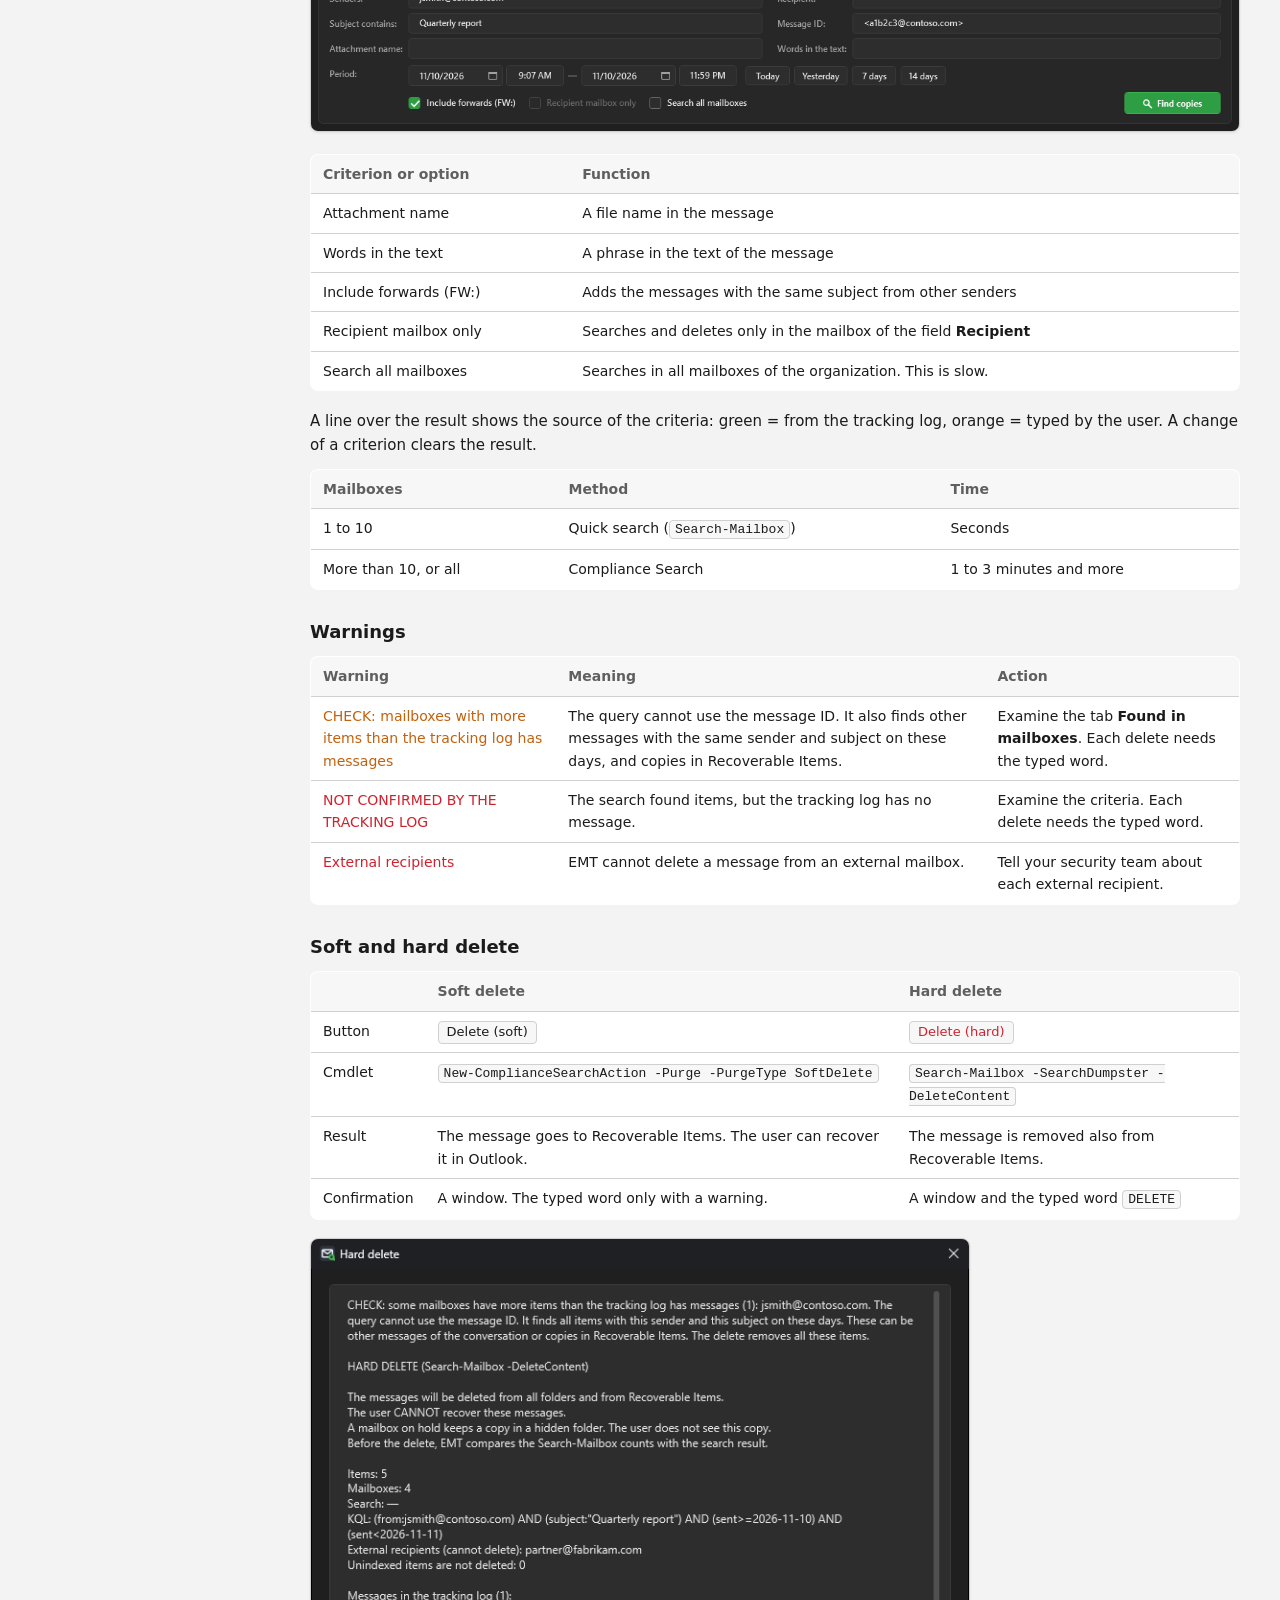
==== commit 9ddcda37: "Окно «О программе», меню кнопки «?»; описание в справке (2.3.0)" ====
--- a/help/index.html
+++ b/help/index.html
@@ -3,7 +3,7 @@
 <head>
 <meta charset="utf-8">
 <meta name="viewport" content="width=device-width, initial-scale=1">
-<meta name="emt-version" content="2.2.2">
+<meta name="emt-version" content="2.3.0">
 <title>Exchange Message Trail — Help</title>
 <link rel="stylesheet" href="help.css">
 <link rel="icon" type="image/svg+xml" href="img/emt.svg">
@@ -19,7 +19,7 @@
 <body>
 <header class="top">
   <div class="logo"><img src="img/emt.svg" class="mark" alt="">Exchange Message Trail</div>
-  <span class="version">2.2.2</span>
+  <span class="version">2.3.0</span>
 </header>
 <main style="max-width:760px;margin:0 auto">
   <h1>Help / Справка</h1>
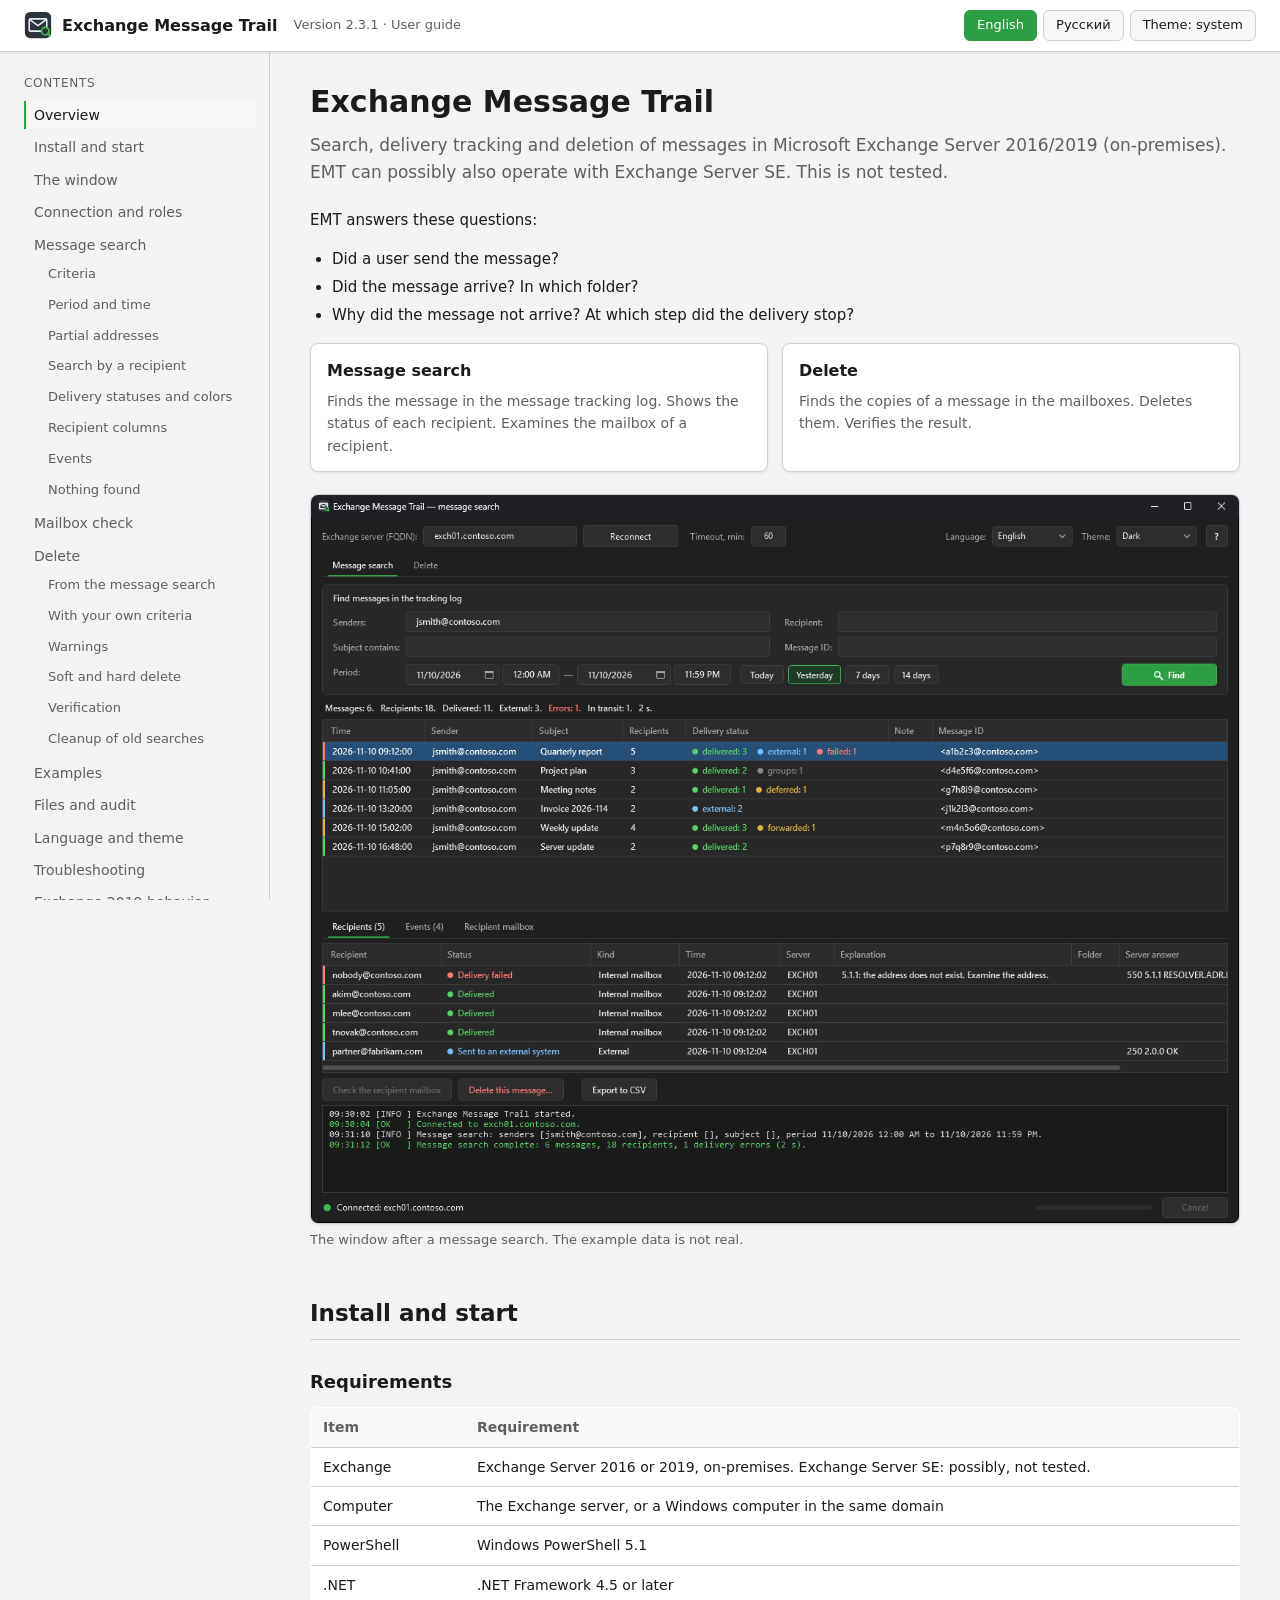
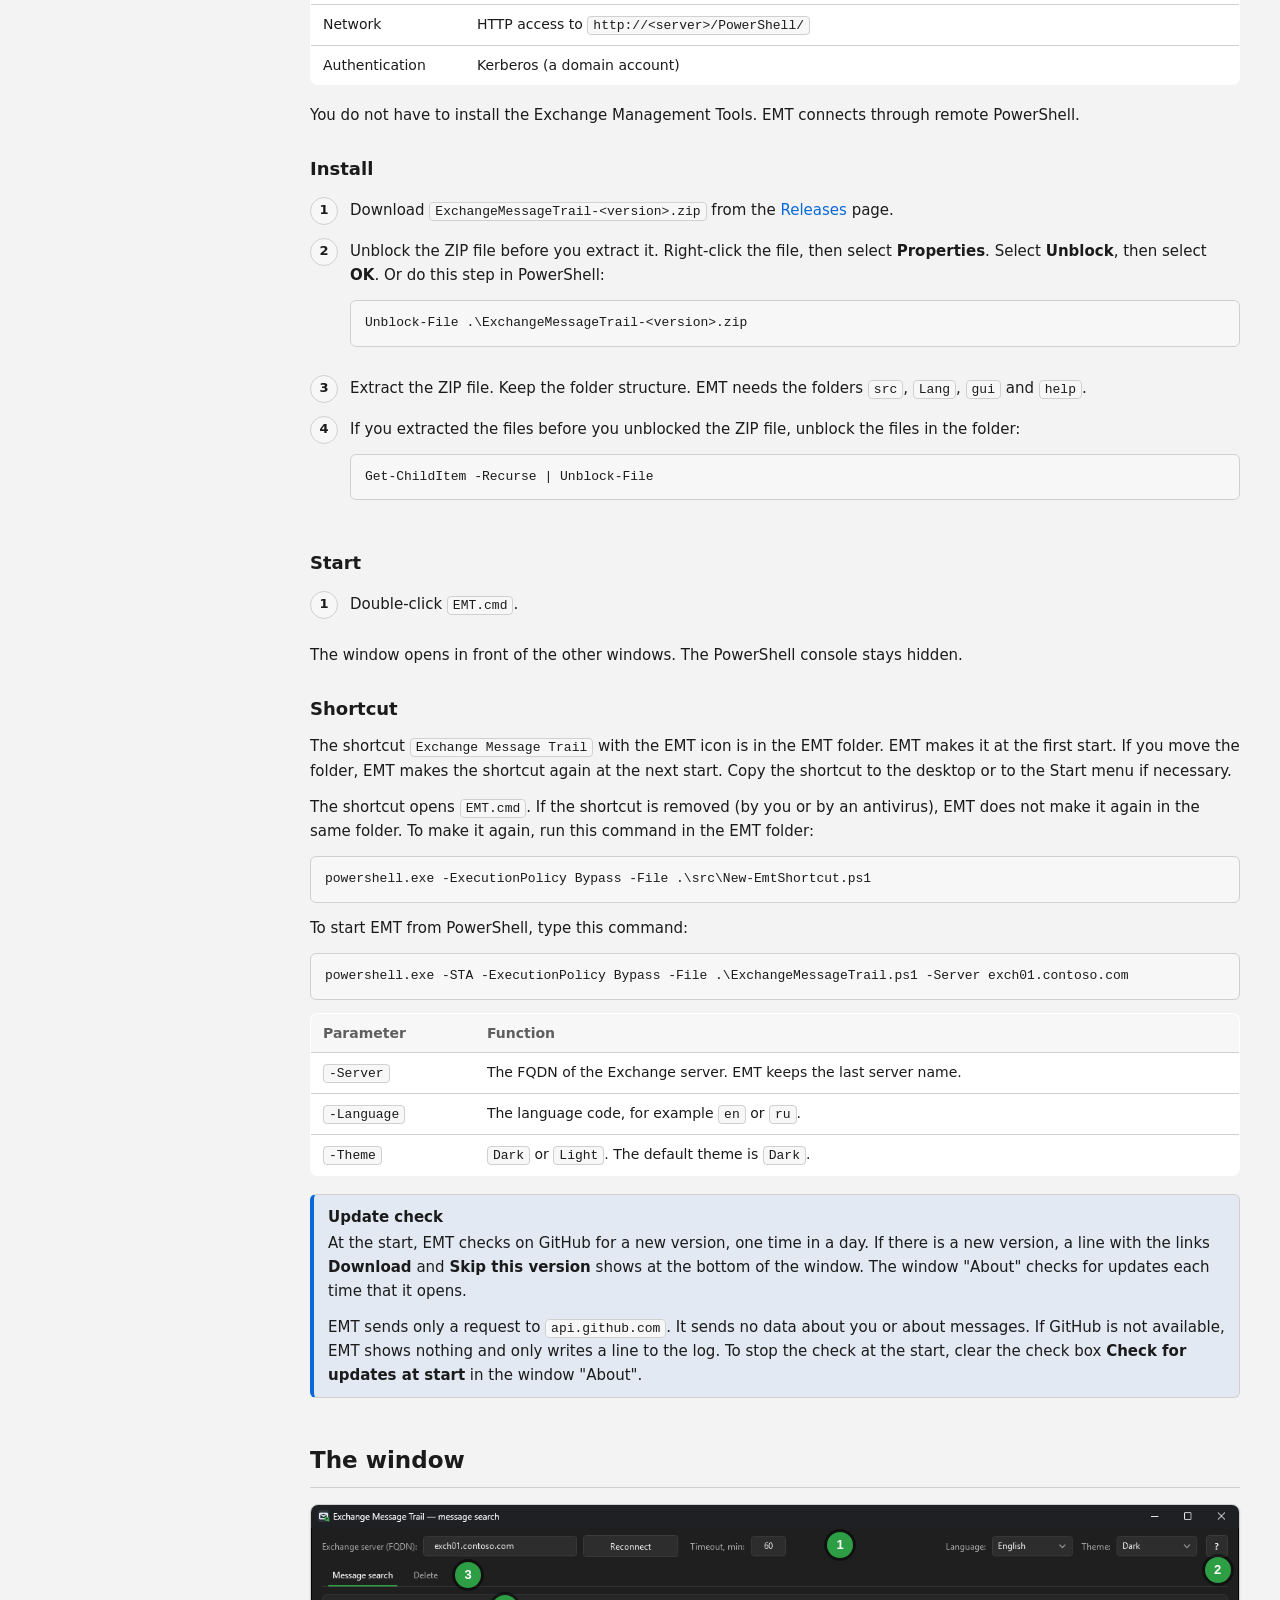
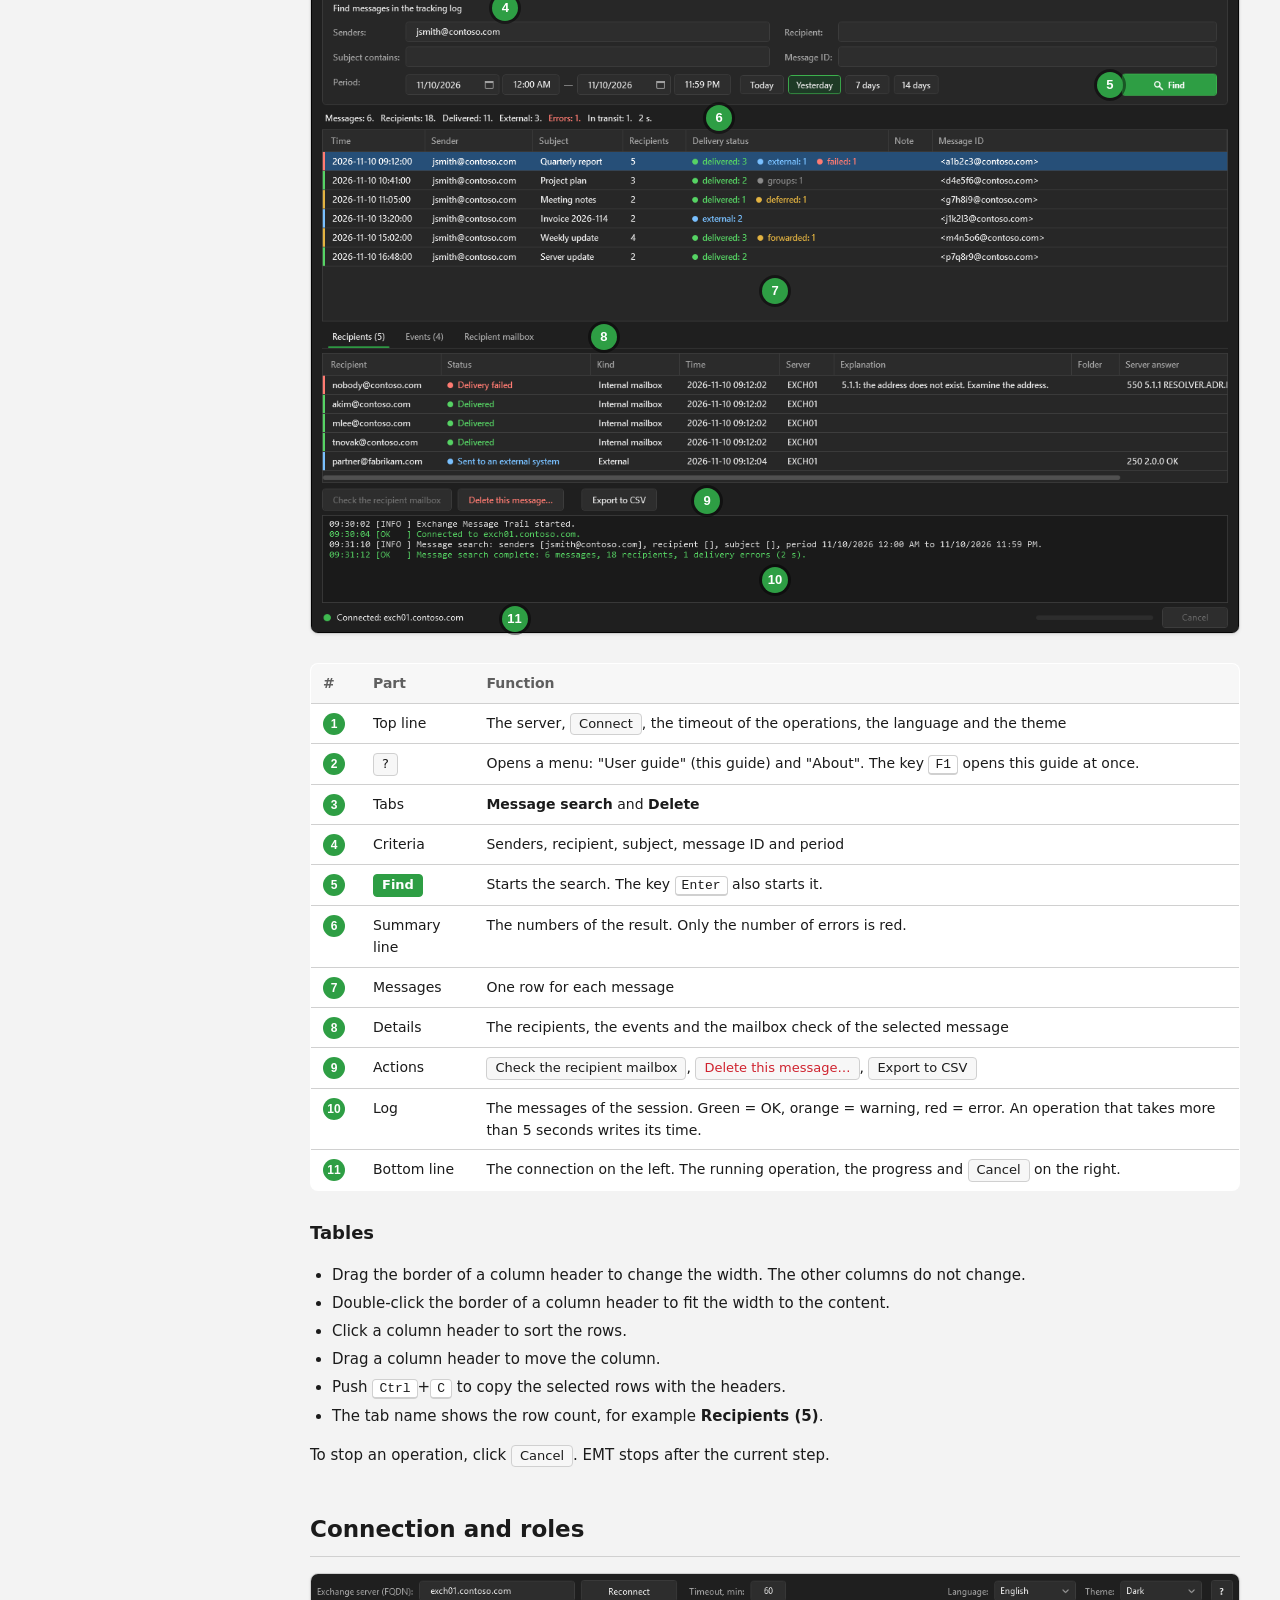
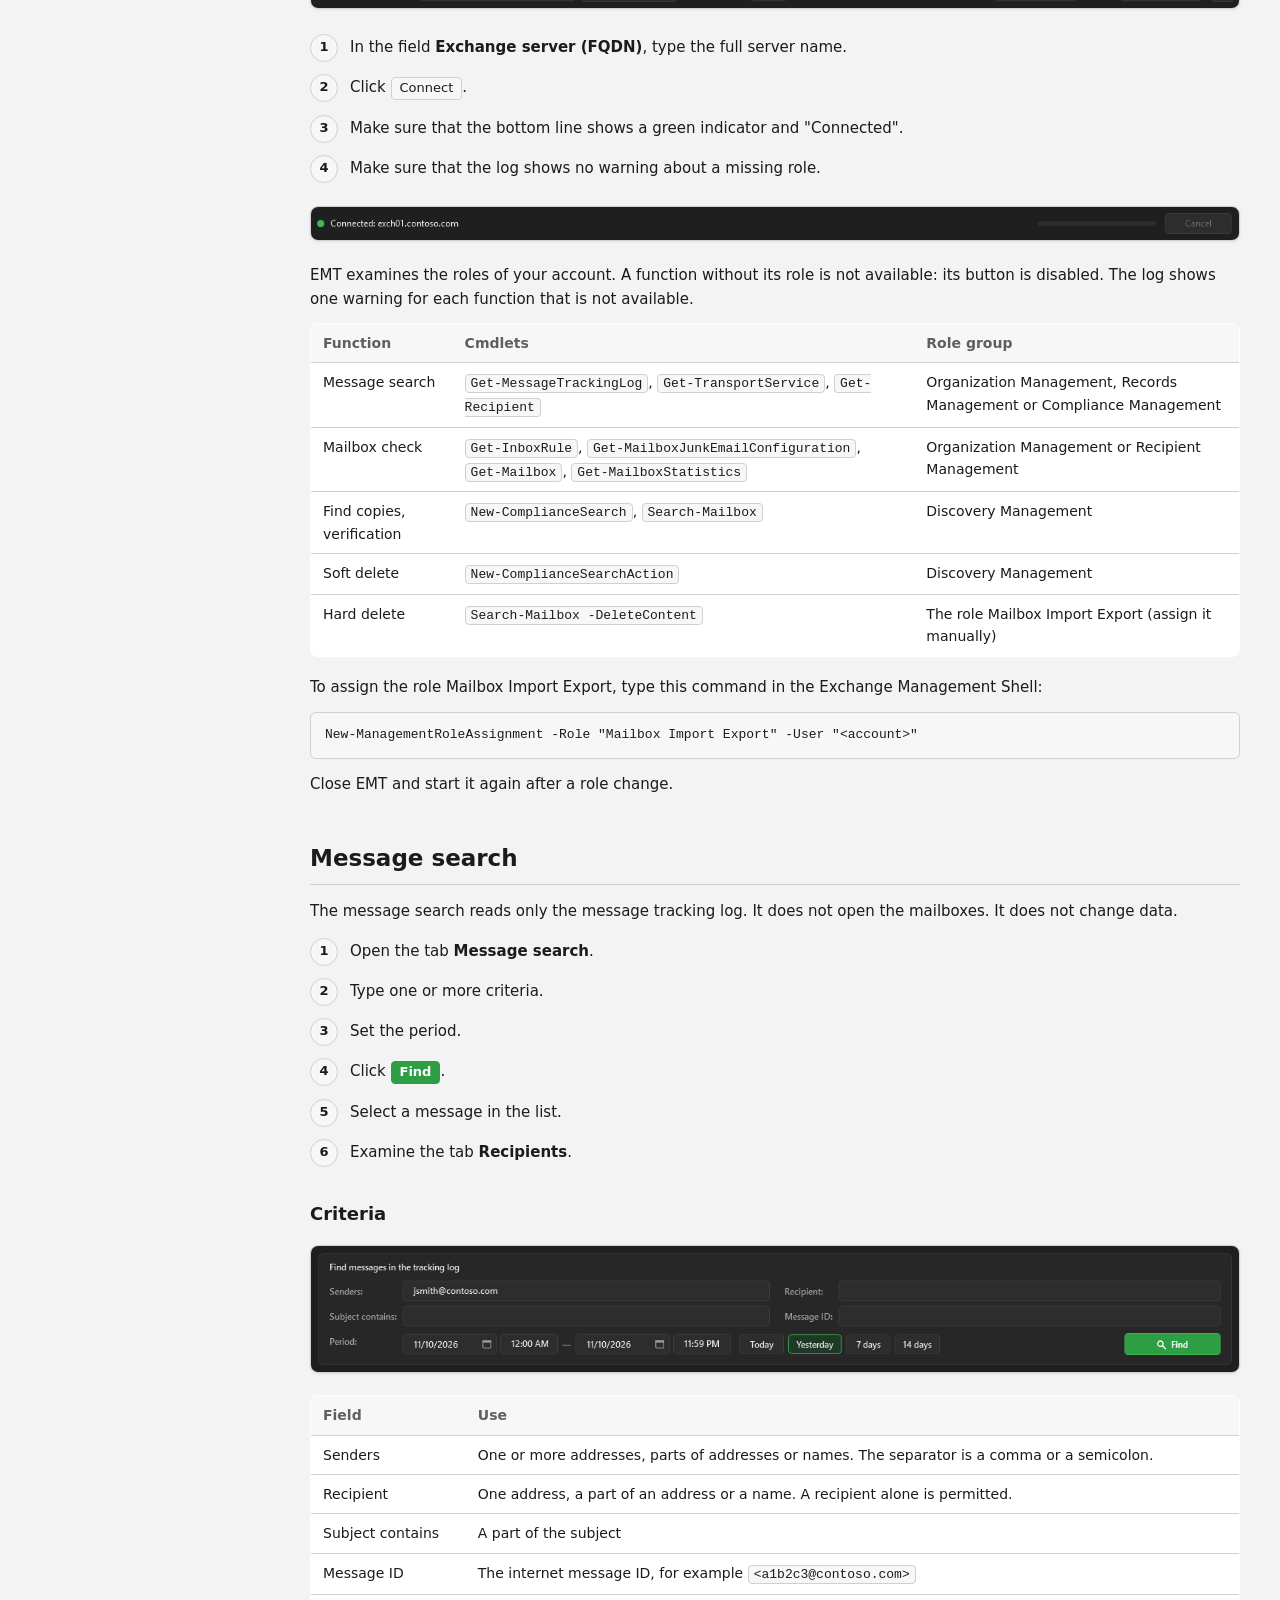
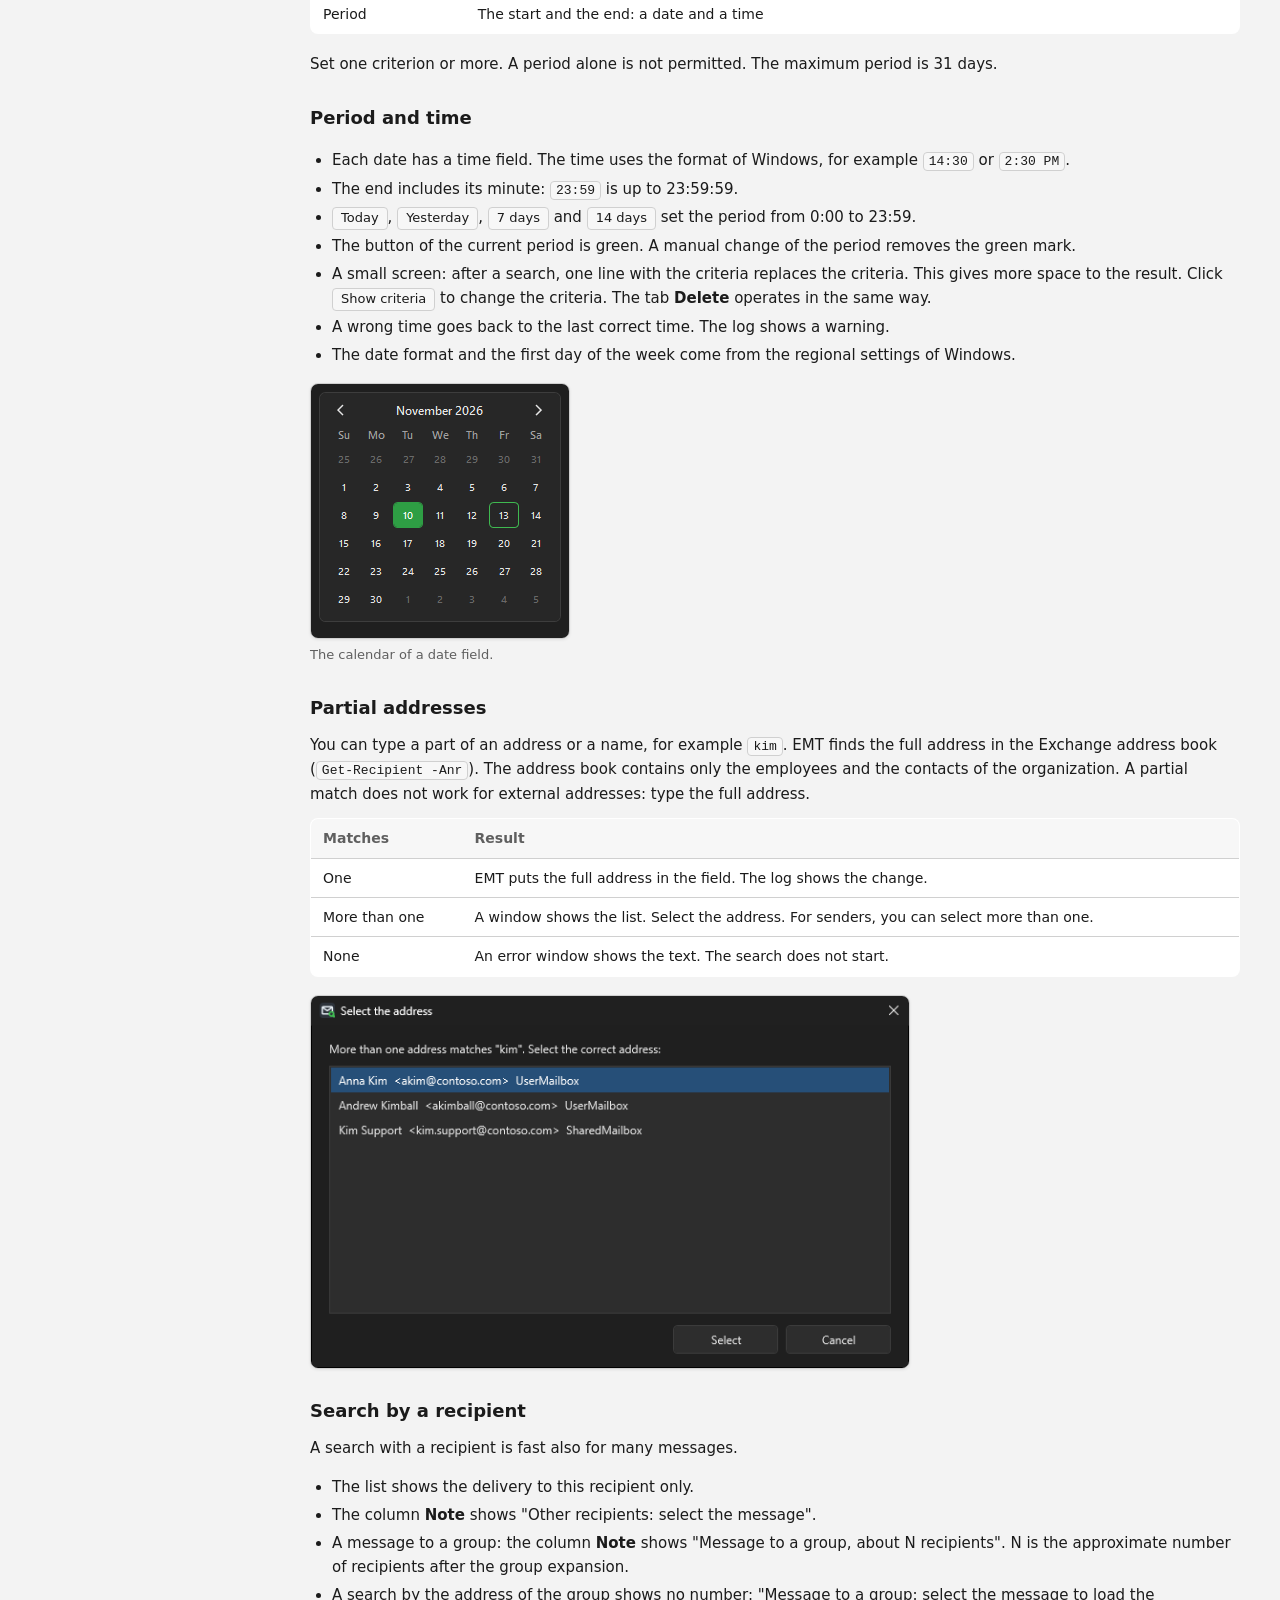
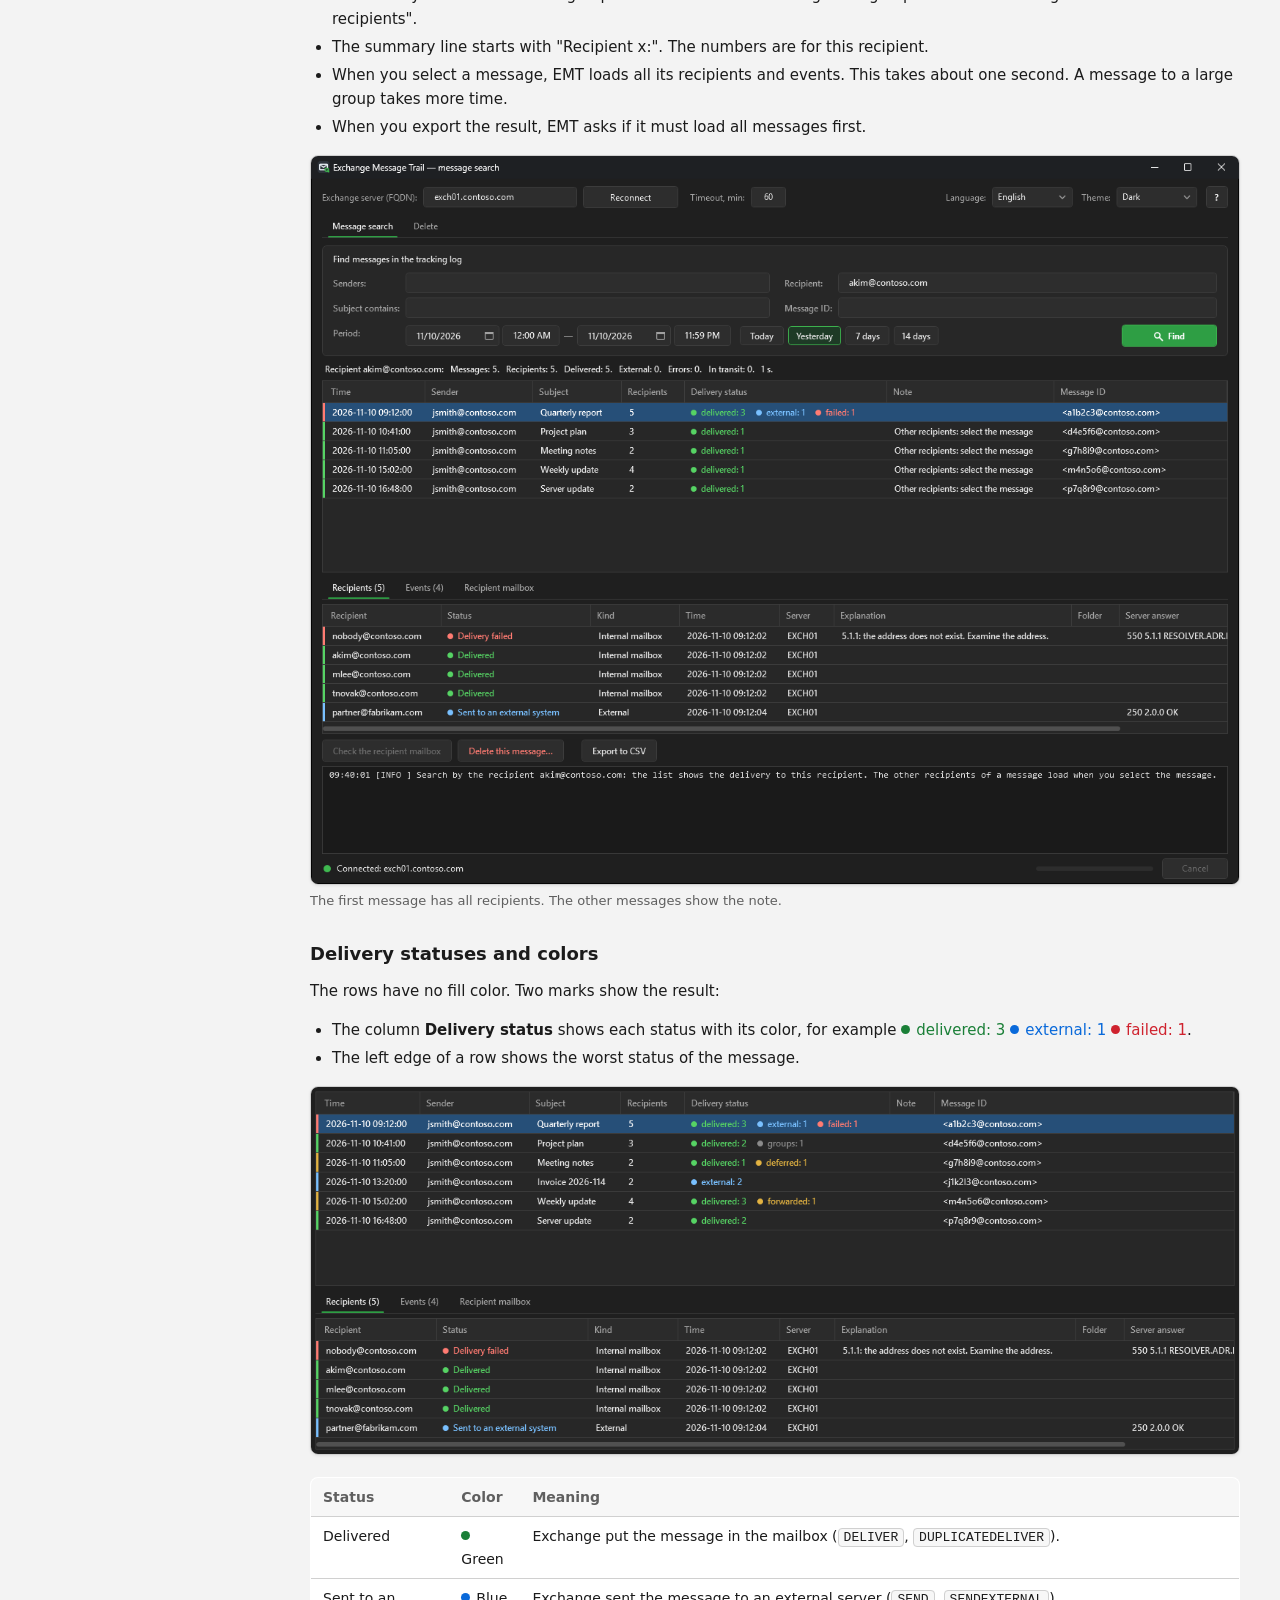
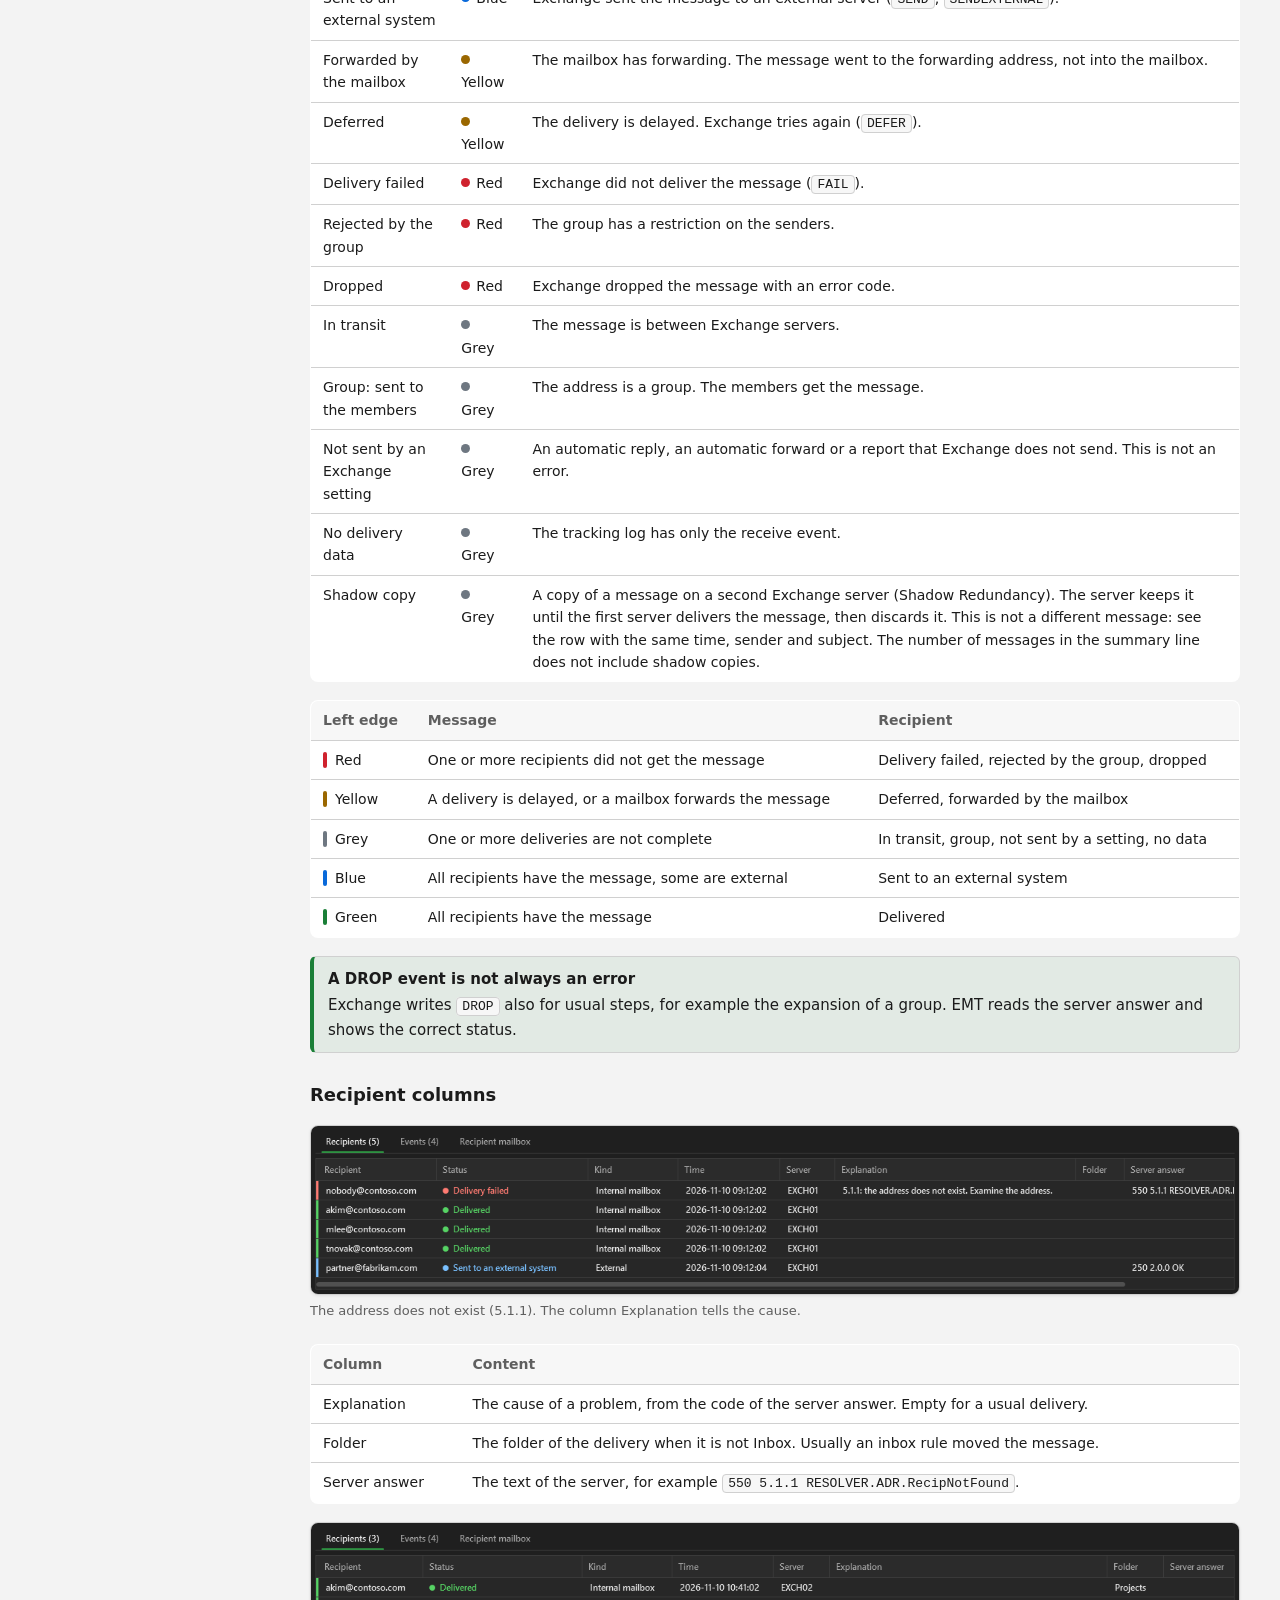
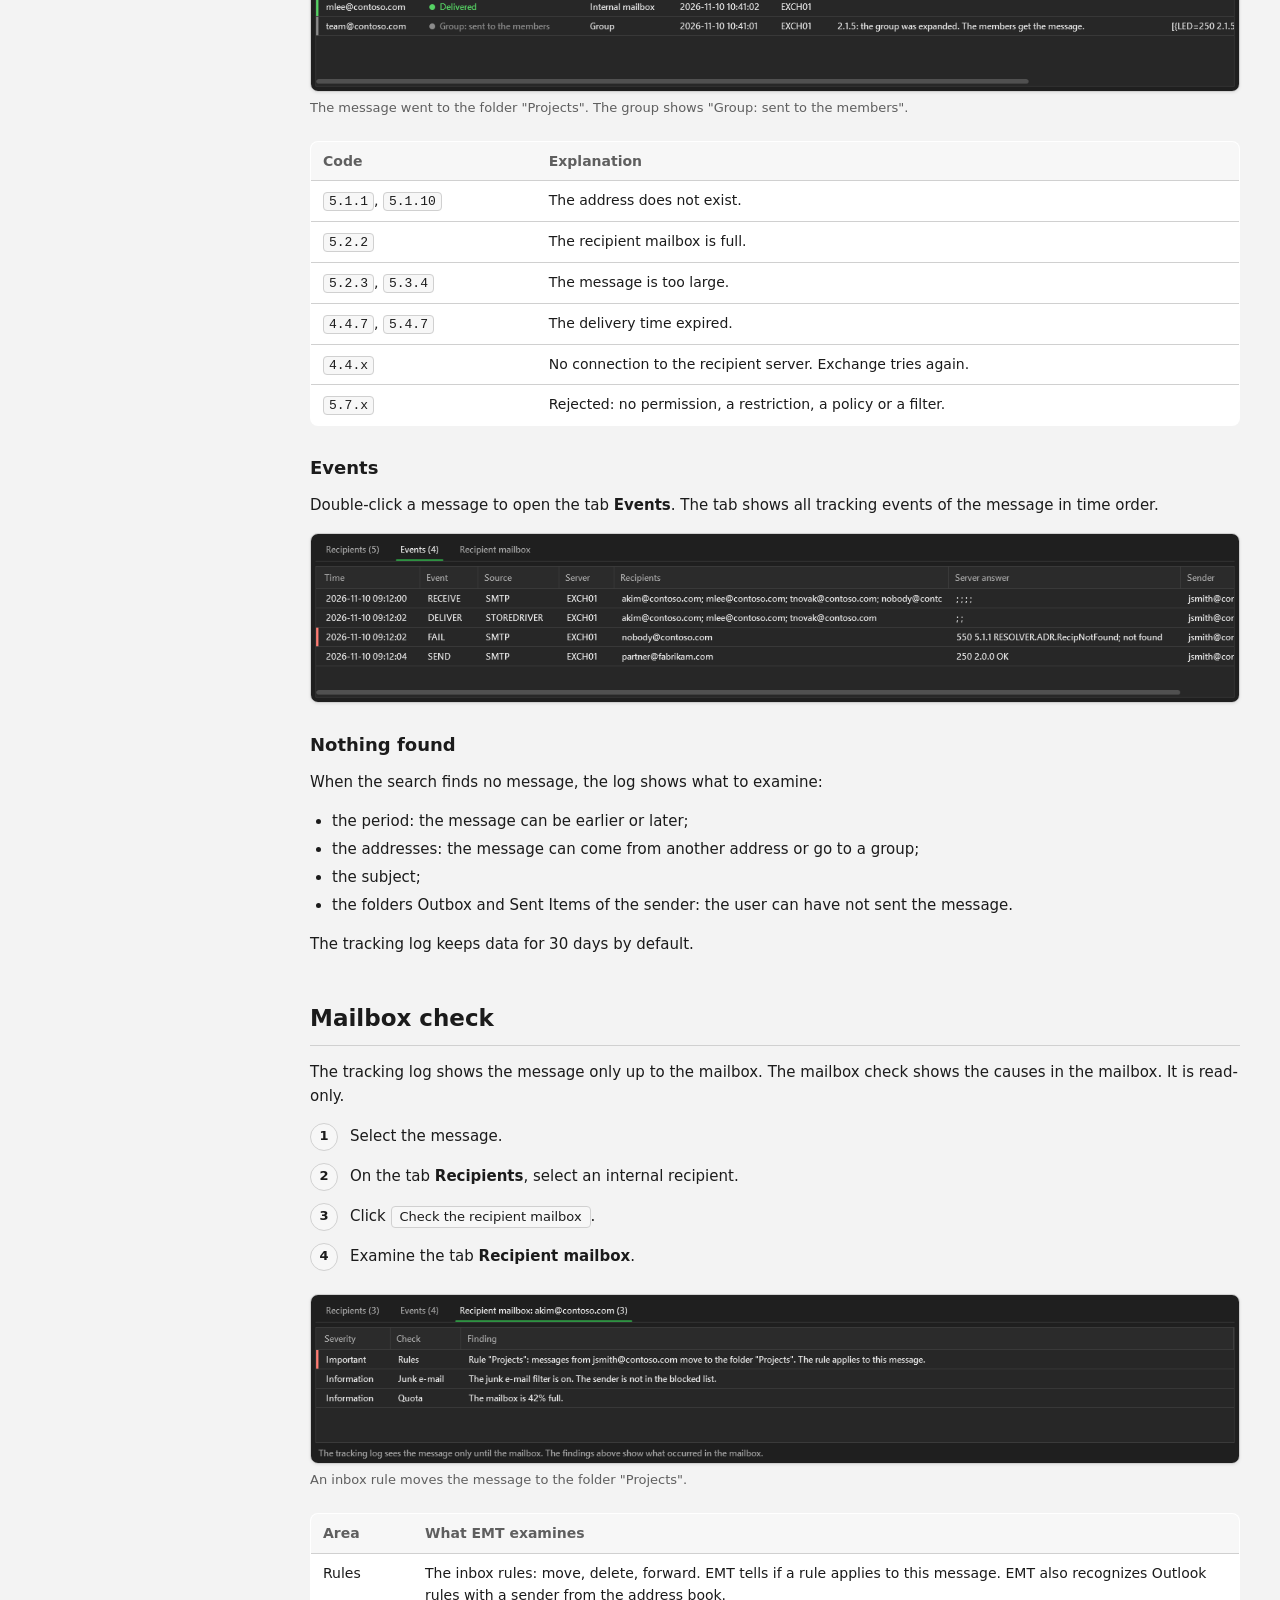
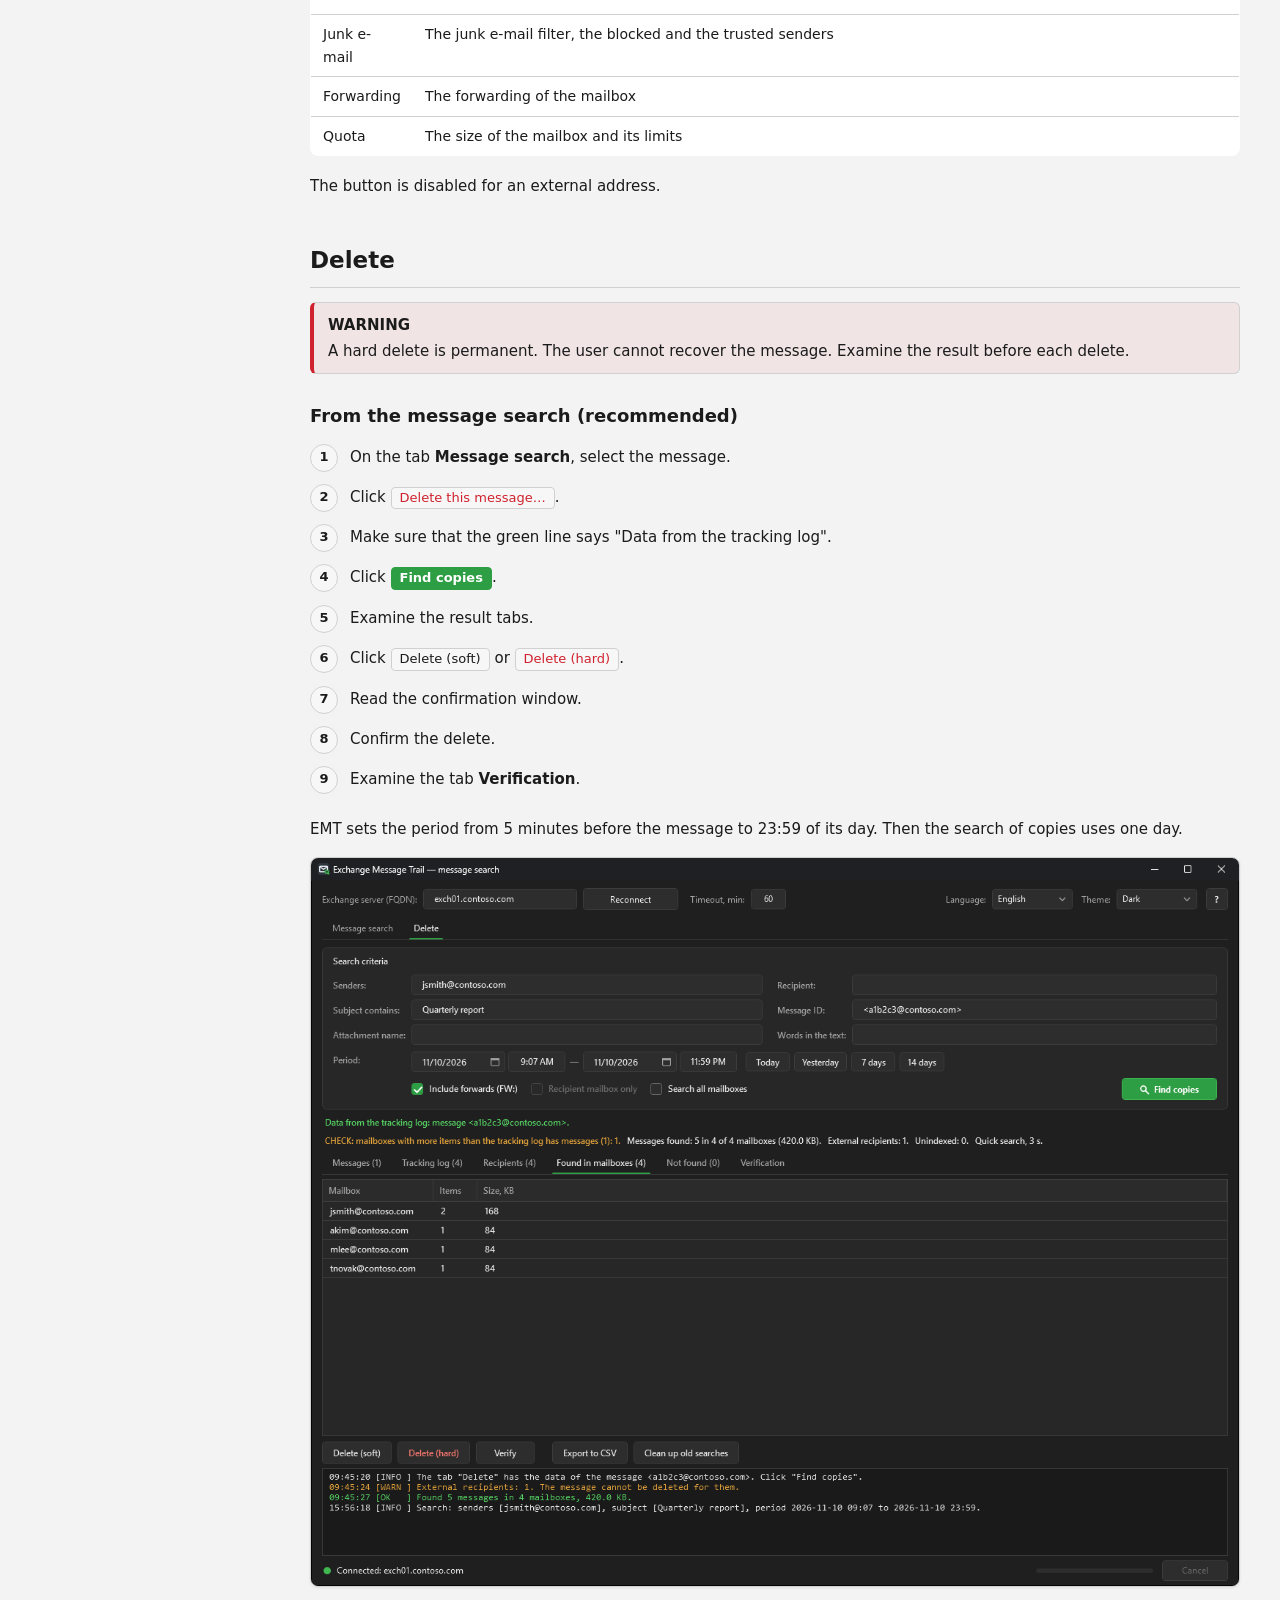
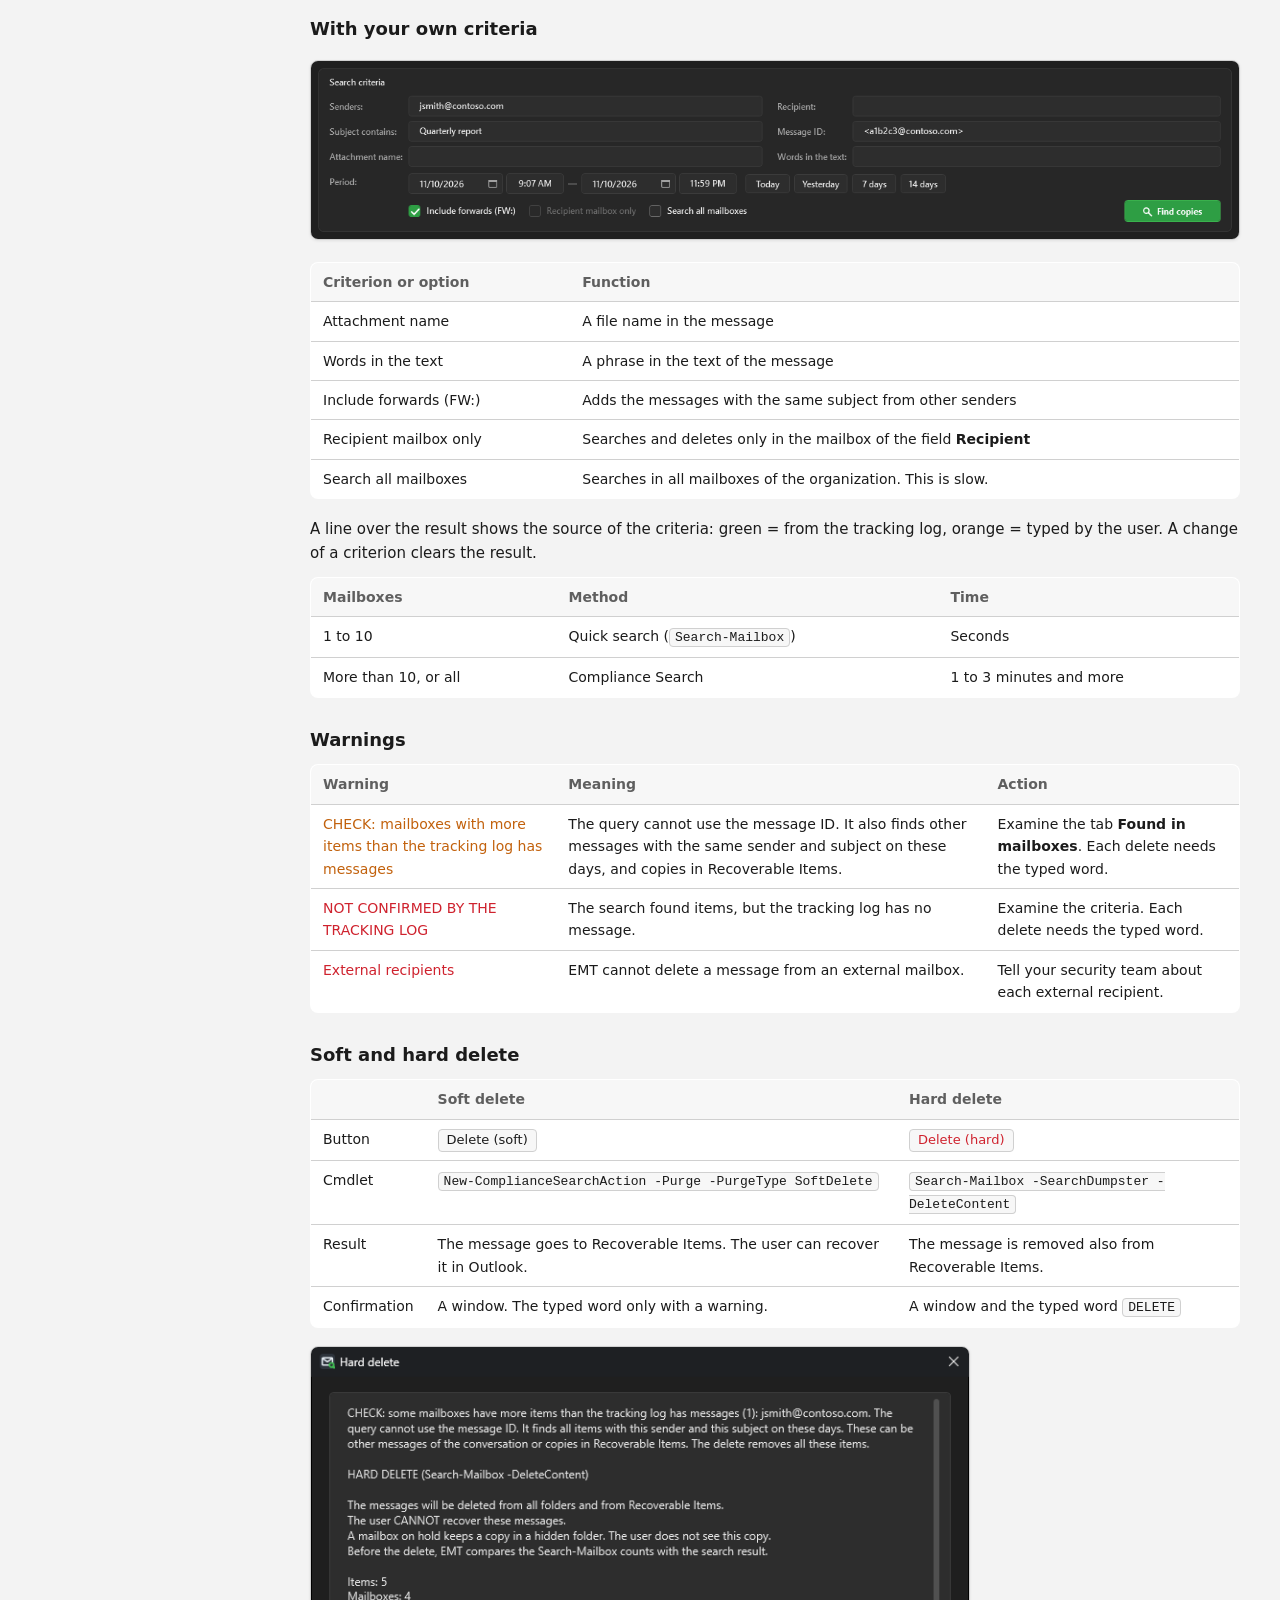
==== commit 266c95f9: "Update check at the start and in the window "About"; classic window removed; README introduction (2." ====
--- a/help/index.html
+++ b/help/index.html
@@ -3,7 +3,7 @@
 <head>
 <meta charset="utf-8">
 <meta name="viewport" content="width=device-width, initial-scale=1">
-<meta name="emt-version" content="2.3.0">
+<meta name="emt-version" content="2.3.1">
 <title>Exchange Message Trail — Help</title>
 <link rel="stylesheet" href="help.css">
 <link rel="icon" type="image/svg+xml" href="img/emt.svg">
@@ -19,7 +19,7 @@
 <body>
 <header class="top">
   <div class="logo"><img src="img/emt.svg" class="mark" alt="">Exchange Message Trail</div>
-  <span class="version">2.3.0</span>
+  <span class="version">2.3.1</span>
 </header>
 <main style="max-width:760px;margin:0 auto">
   <h1>Help / Справка</h1>
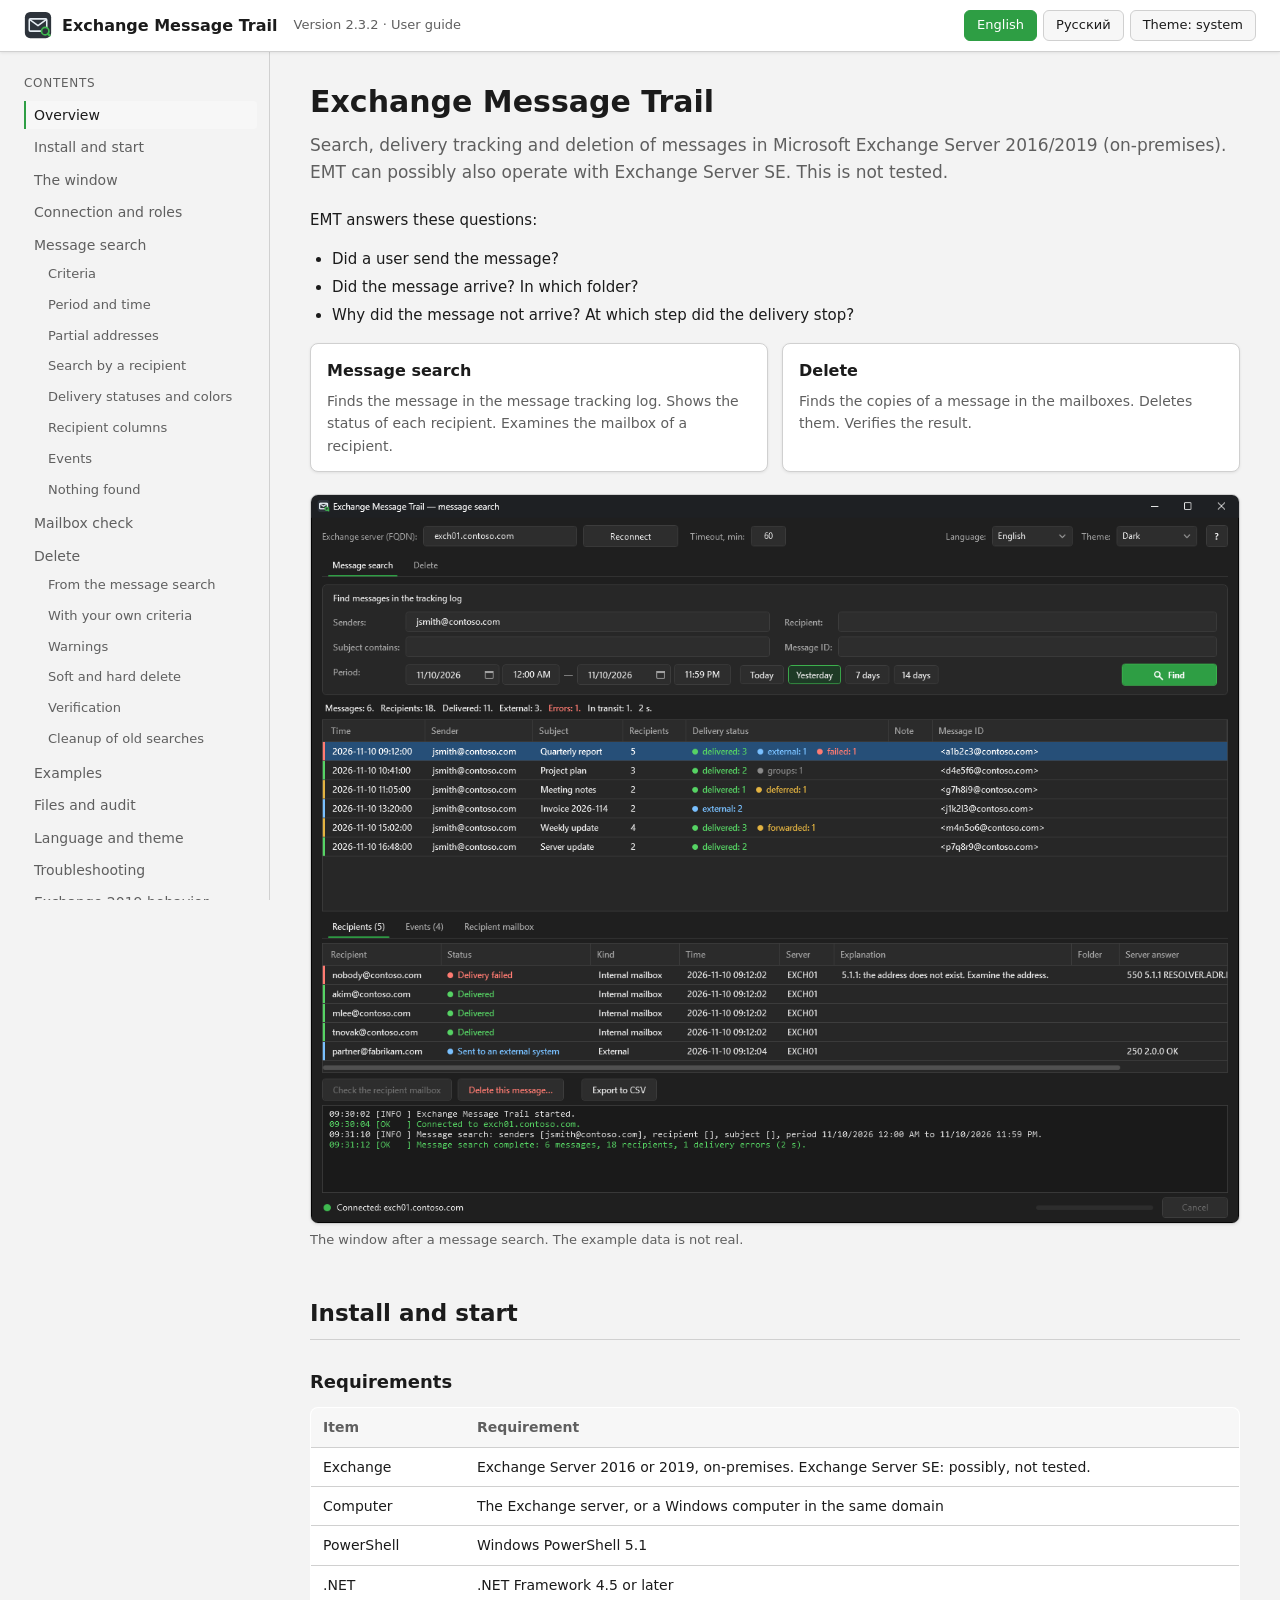
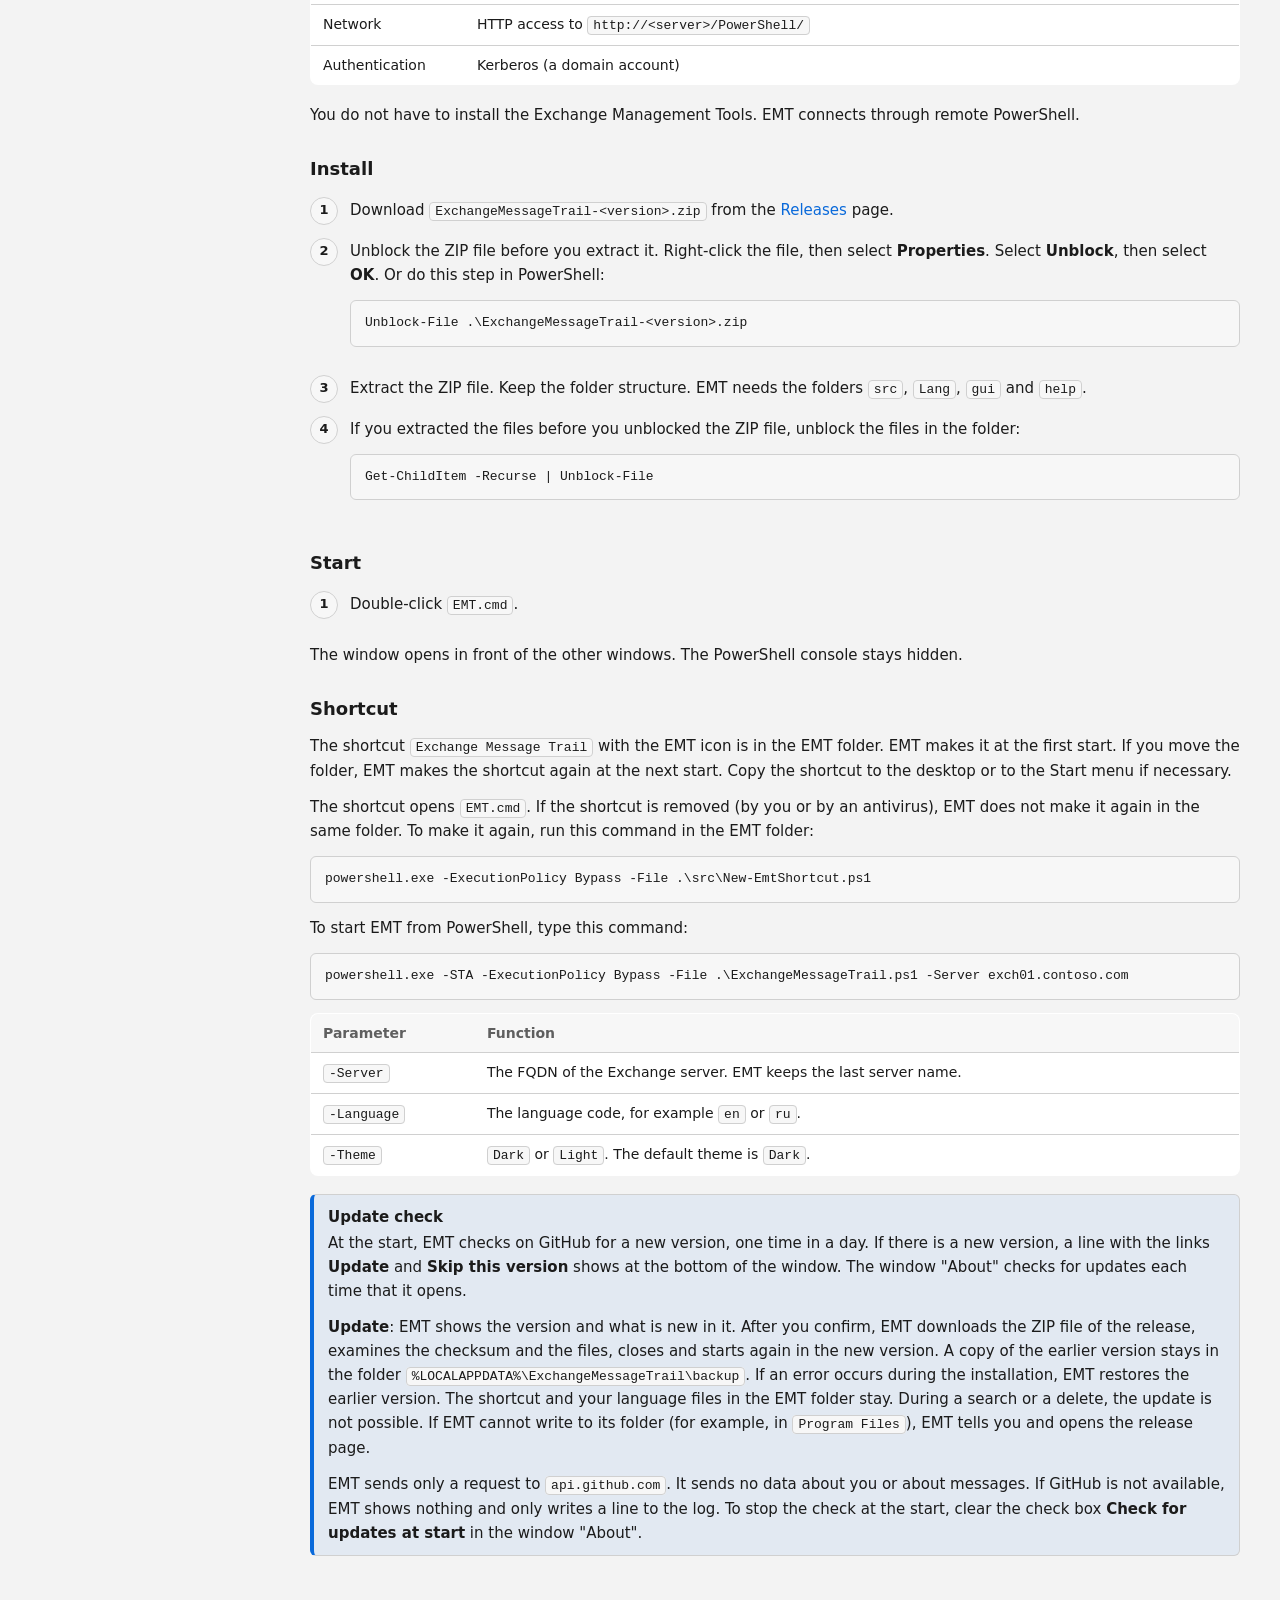
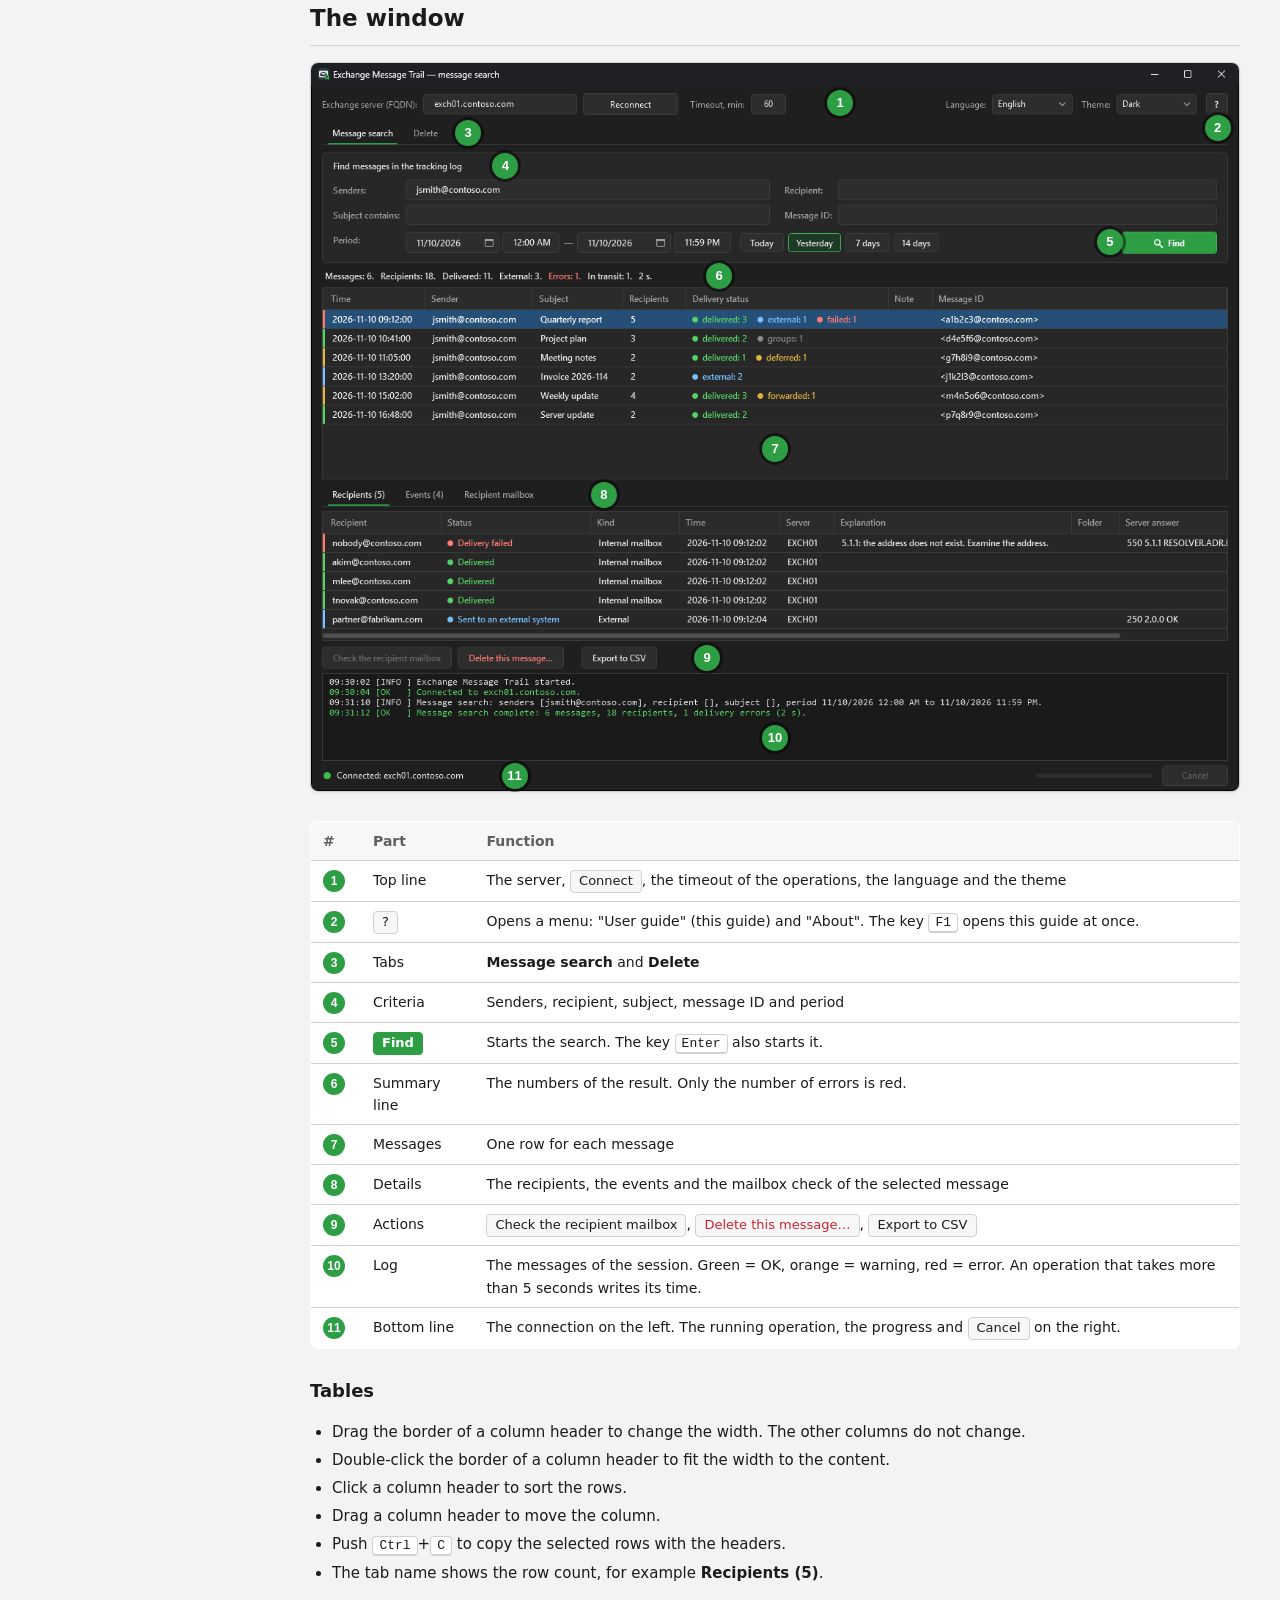
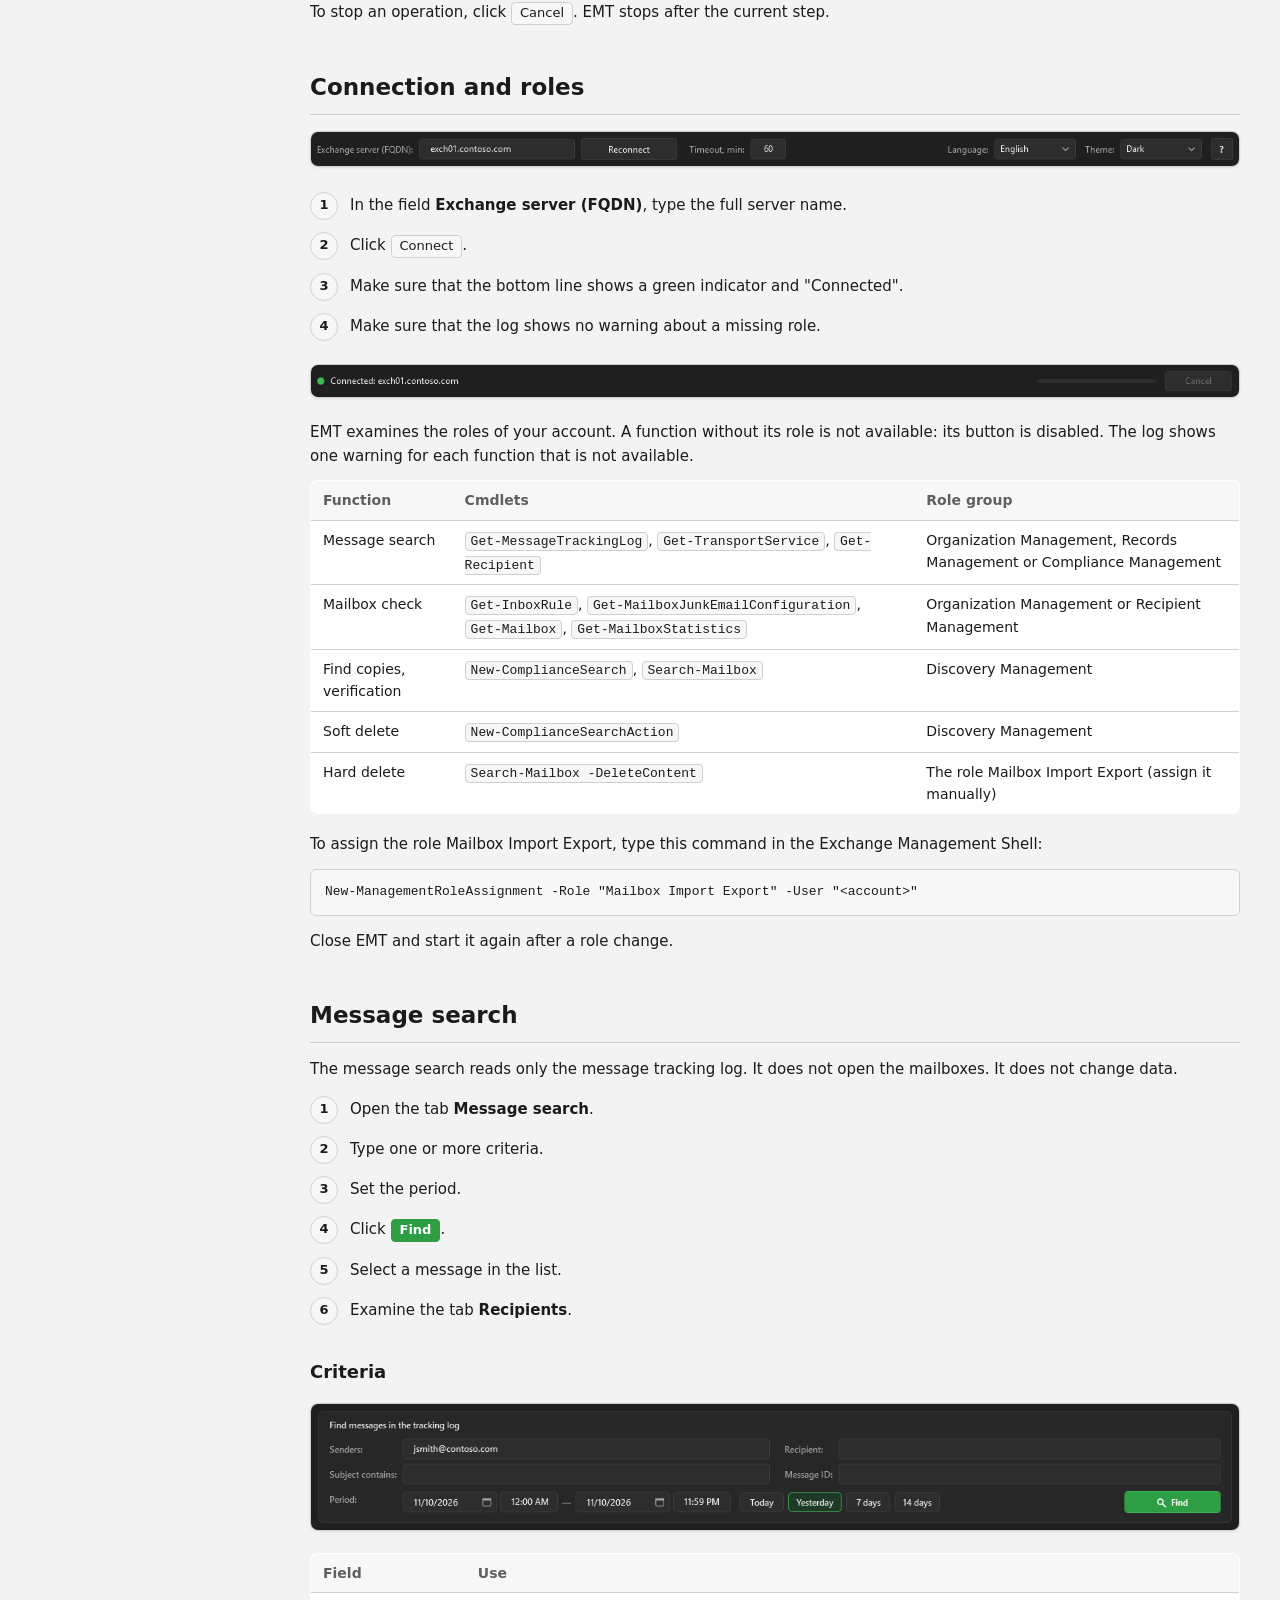
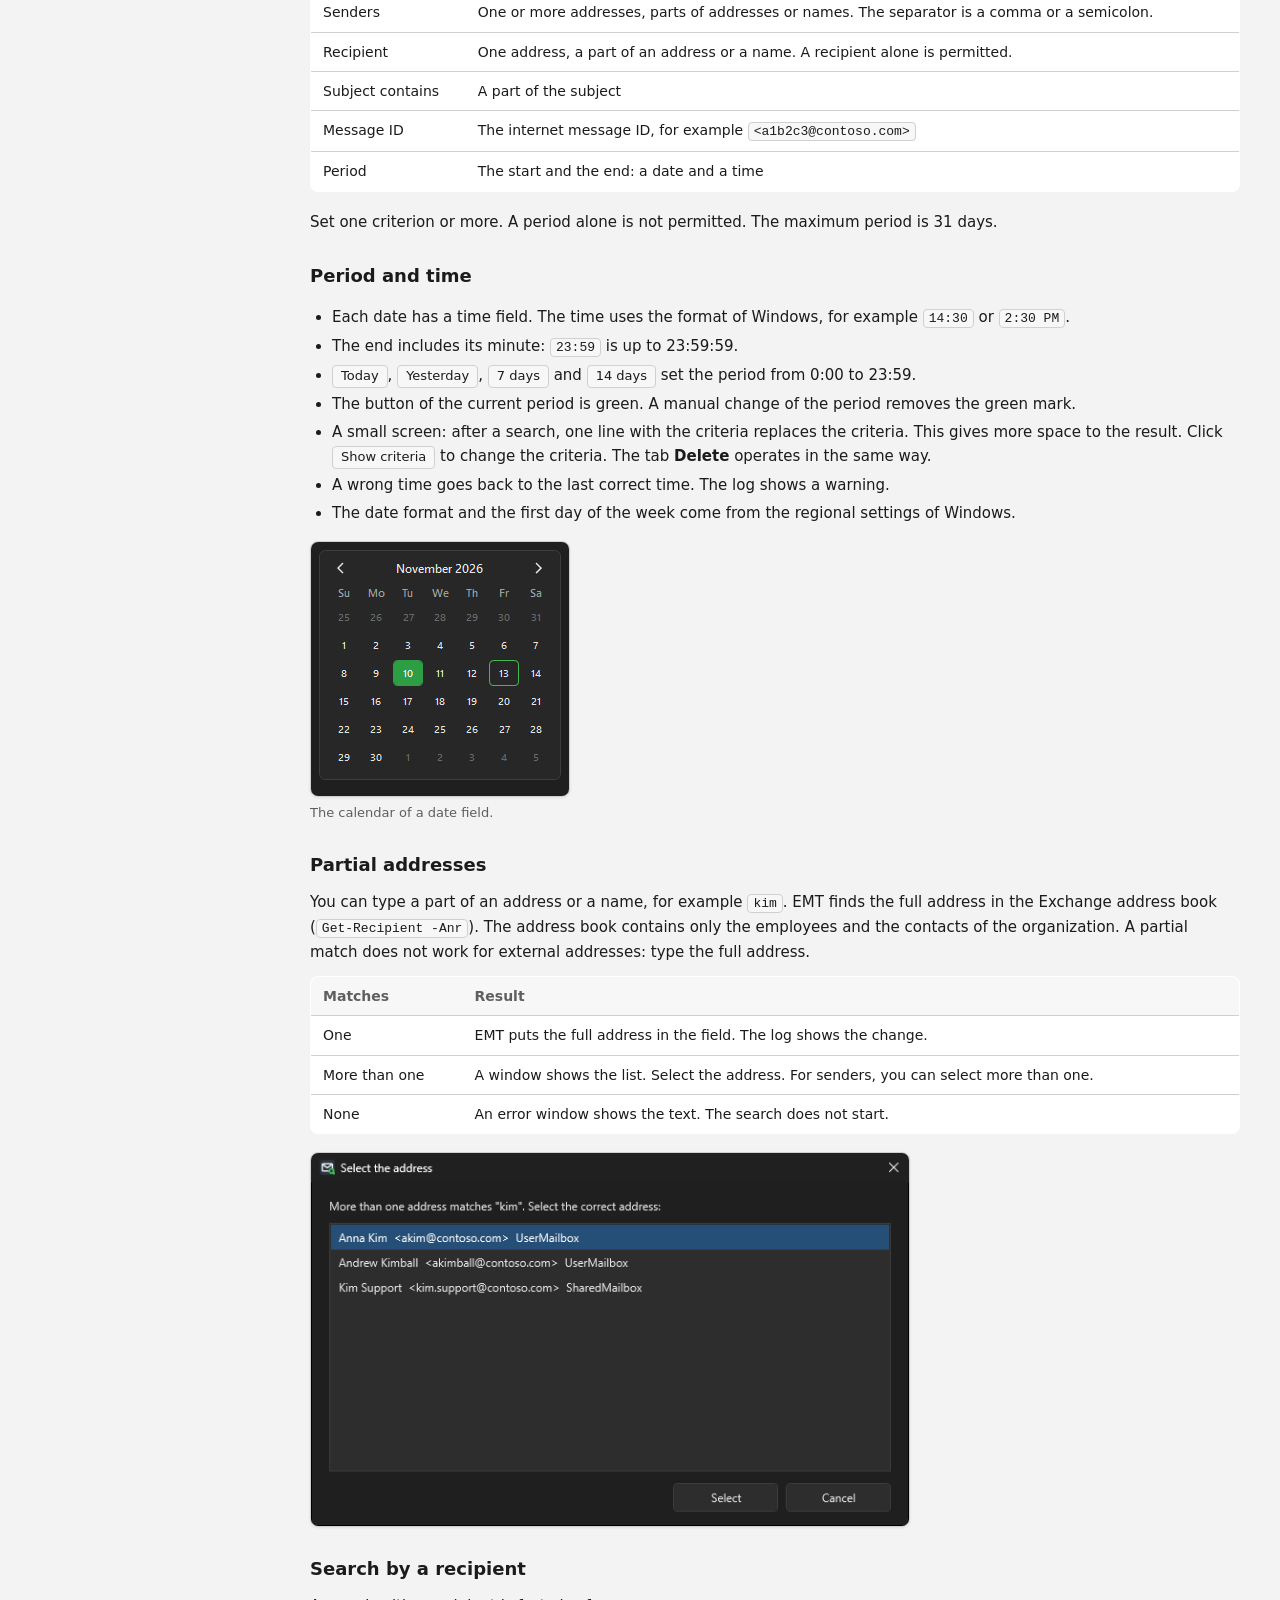
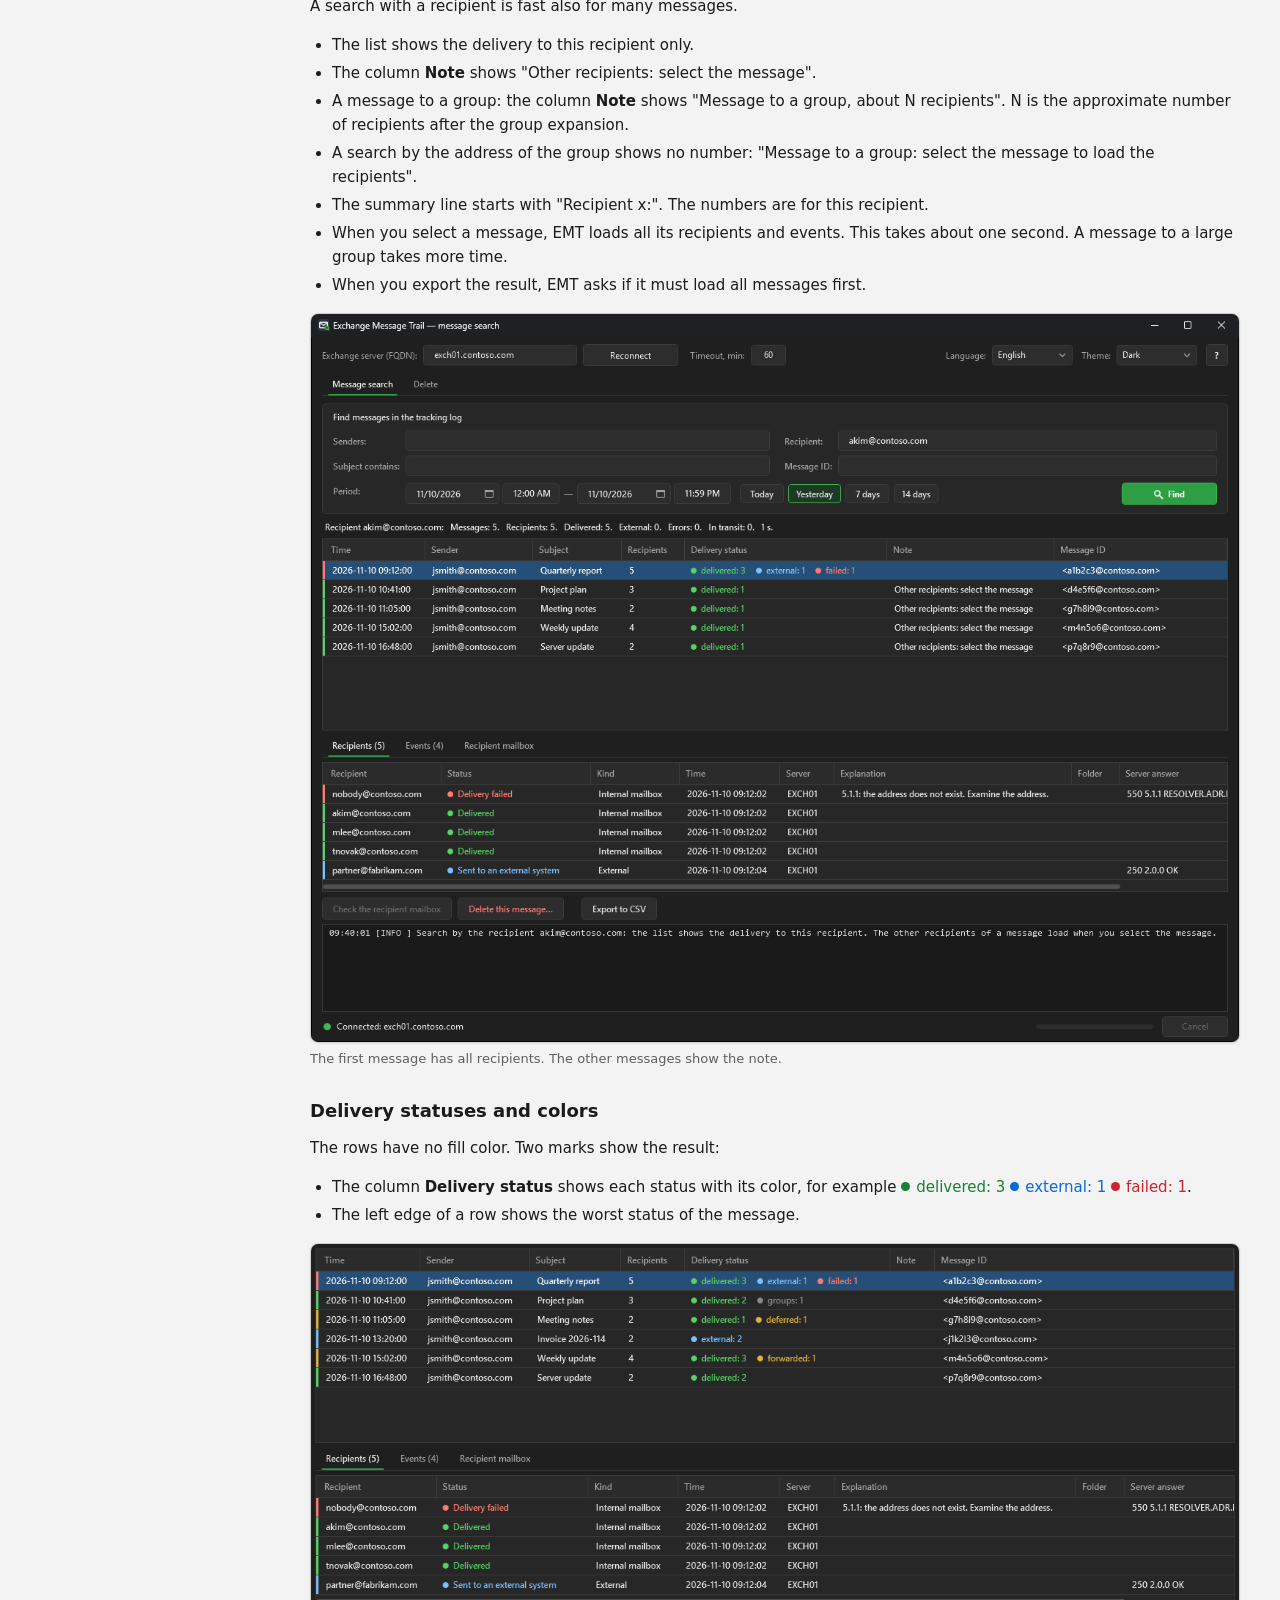
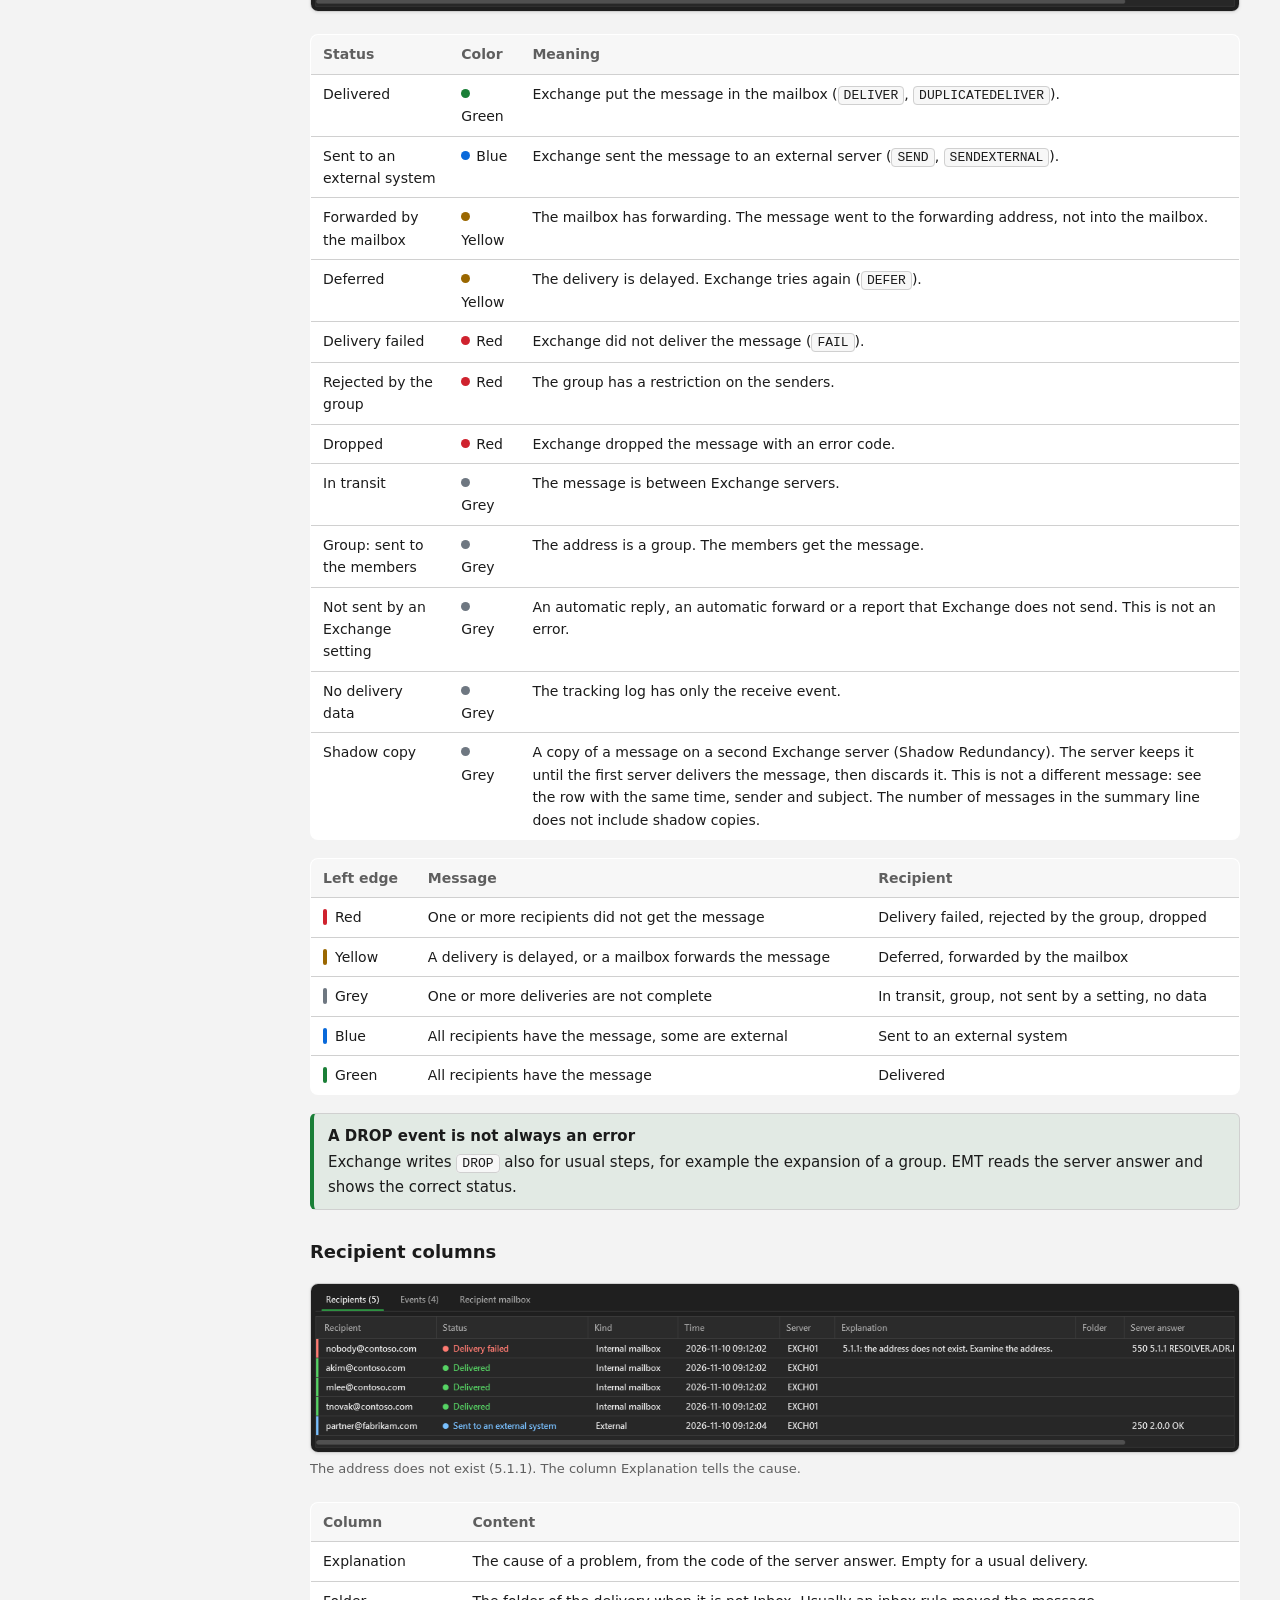
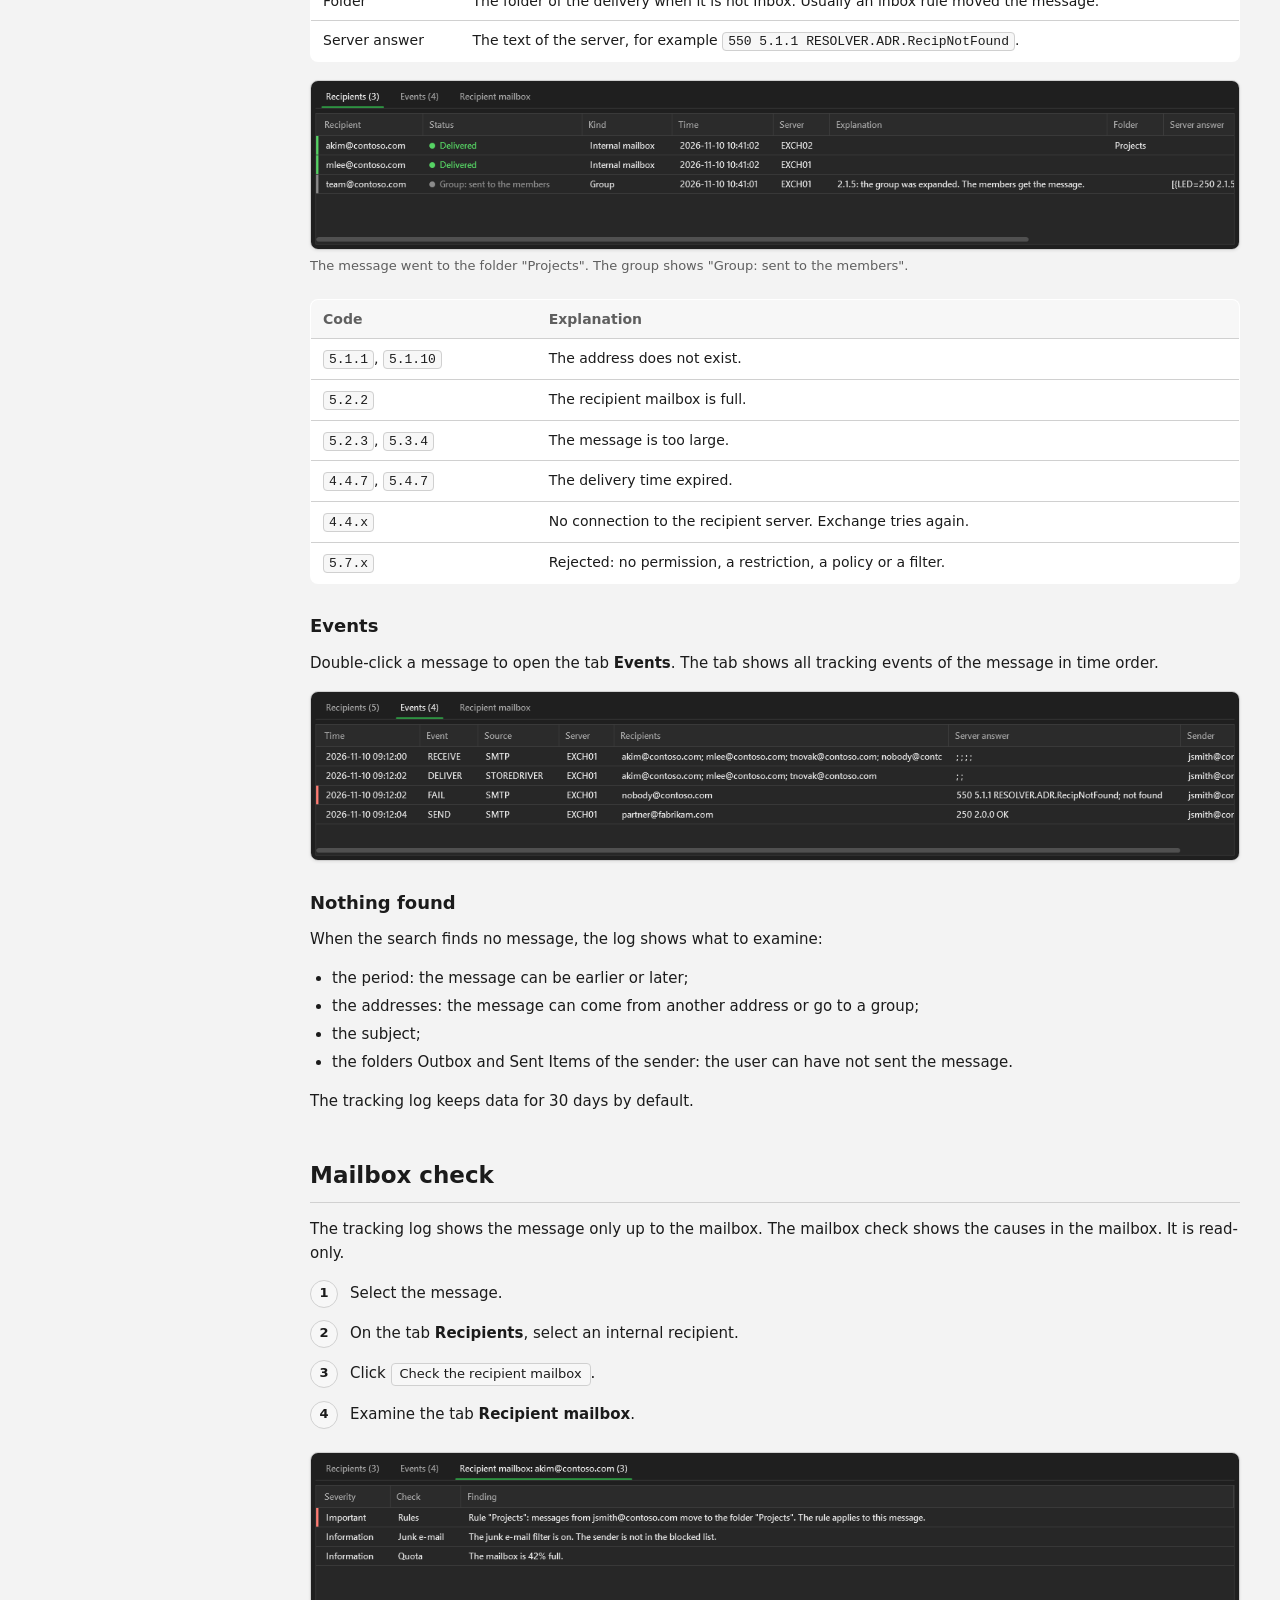
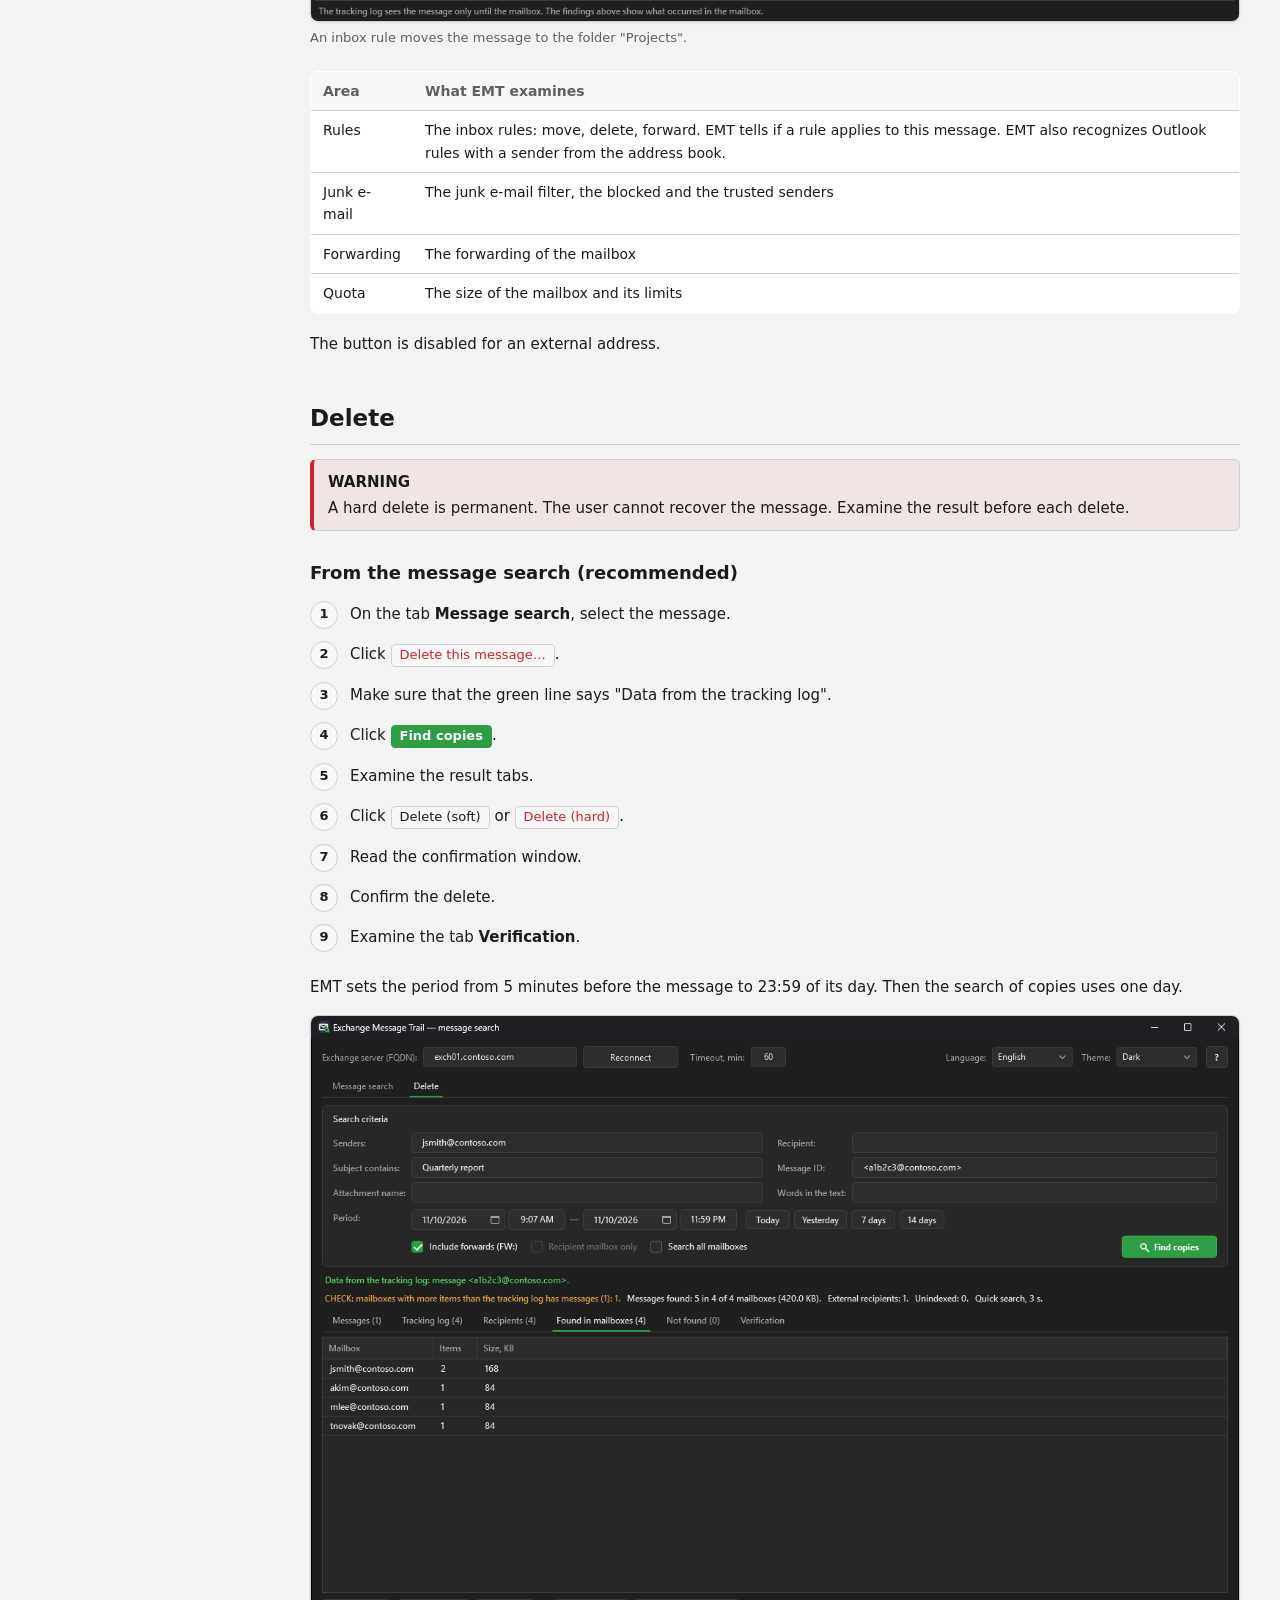
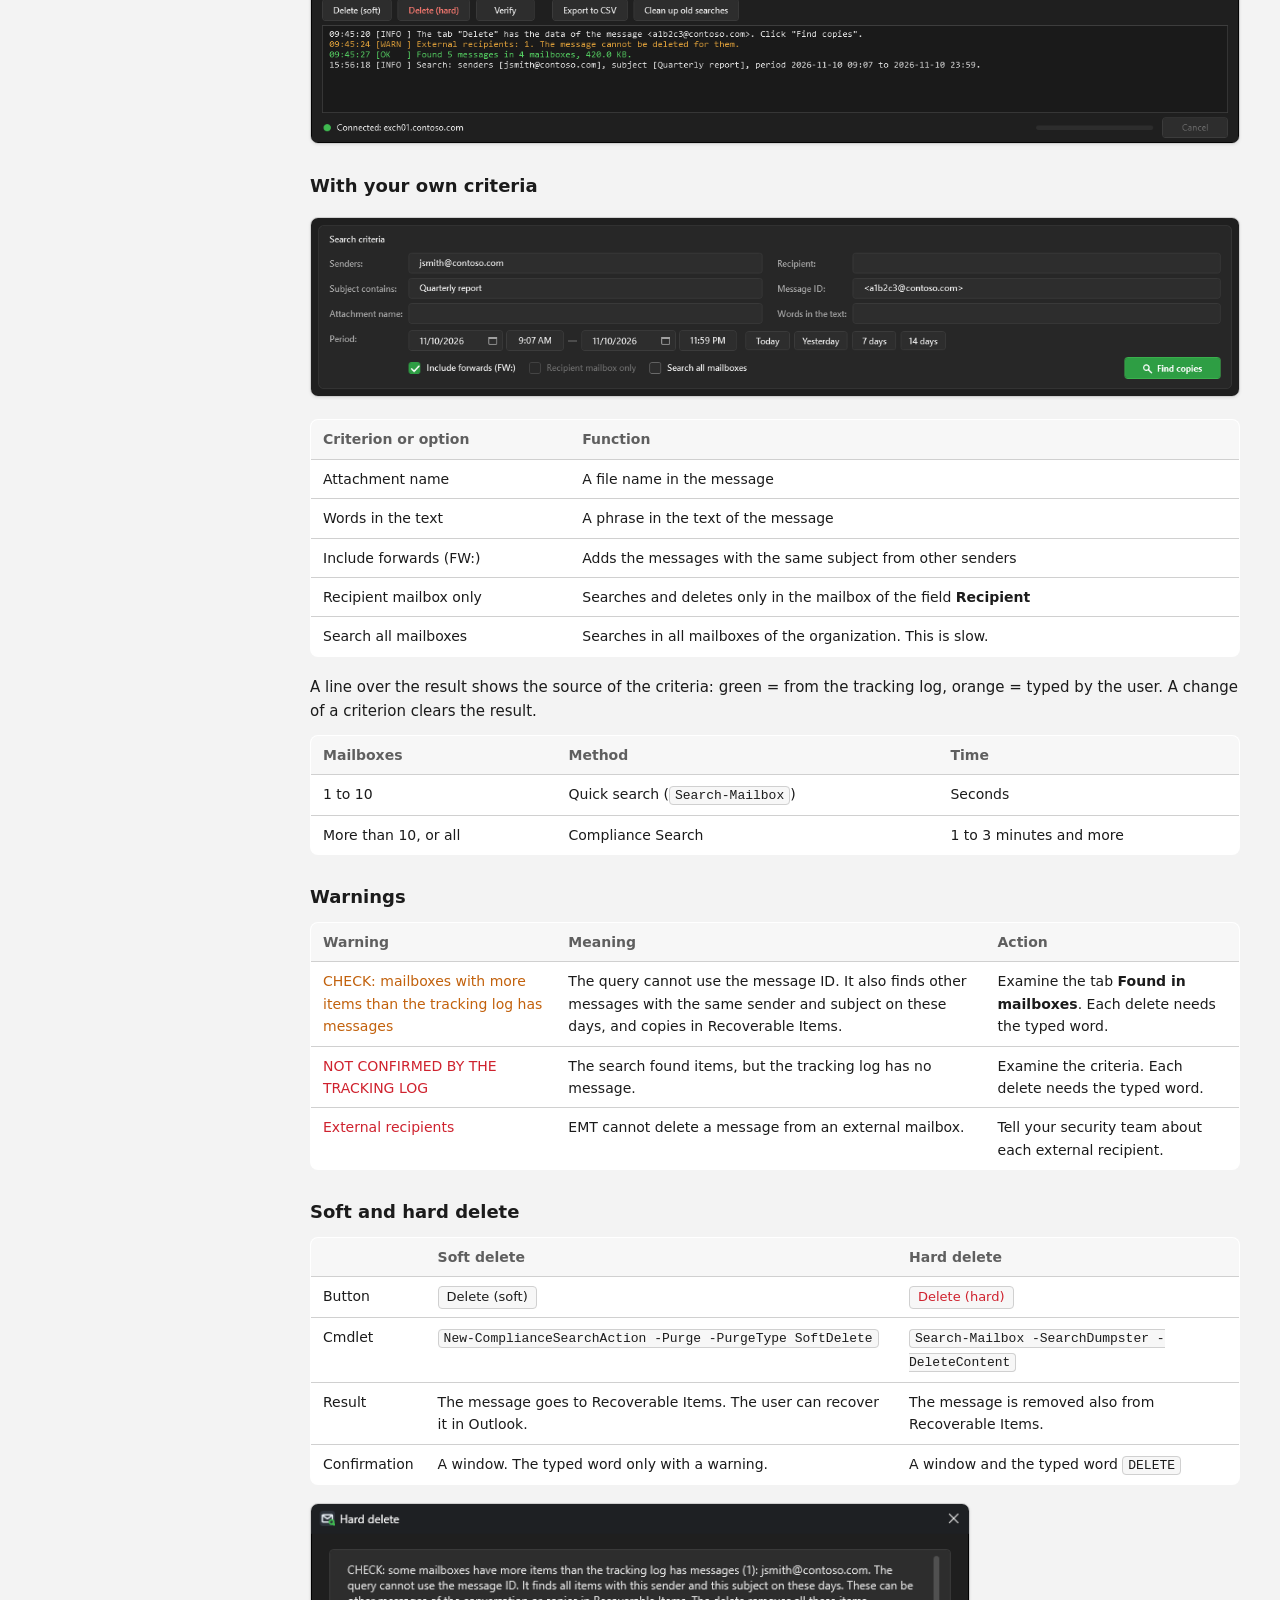
==== commit 95350163: "Update in one click: download, checks, installer with a copy and a rollback, progress; parameter Sen" ====
--- a/help/index.html
+++ b/help/index.html
@@ -3,7 +3,7 @@
 <head>
 <meta charset="utf-8">
 <meta name="viewport" content="width=device-width, initial-scale=1">
-<meta name="emt-version" content="2.3.1">
+<meta name="emt-version" content="2.3.2">
 <title>Exchange Message Trail — Help</title>
 <link rel="stylesheet" href="help.css">
 <link rel="icon" type="image/svg+xml" href="img/emt.svg">
@@ -19,7 +19,7 @@
 <body>
 <header class="top">
   <div class="logo"><img src="img/emt.svg" class="mark" alt="">Exchange Message Trail</div>
-  <span class="version">2.3.1</span>
+  <span class="version">2.3.2</span>
 </header>
 <main style="max-width:760px;margin:0 auto">
   <h1>Help / Справка</h1>
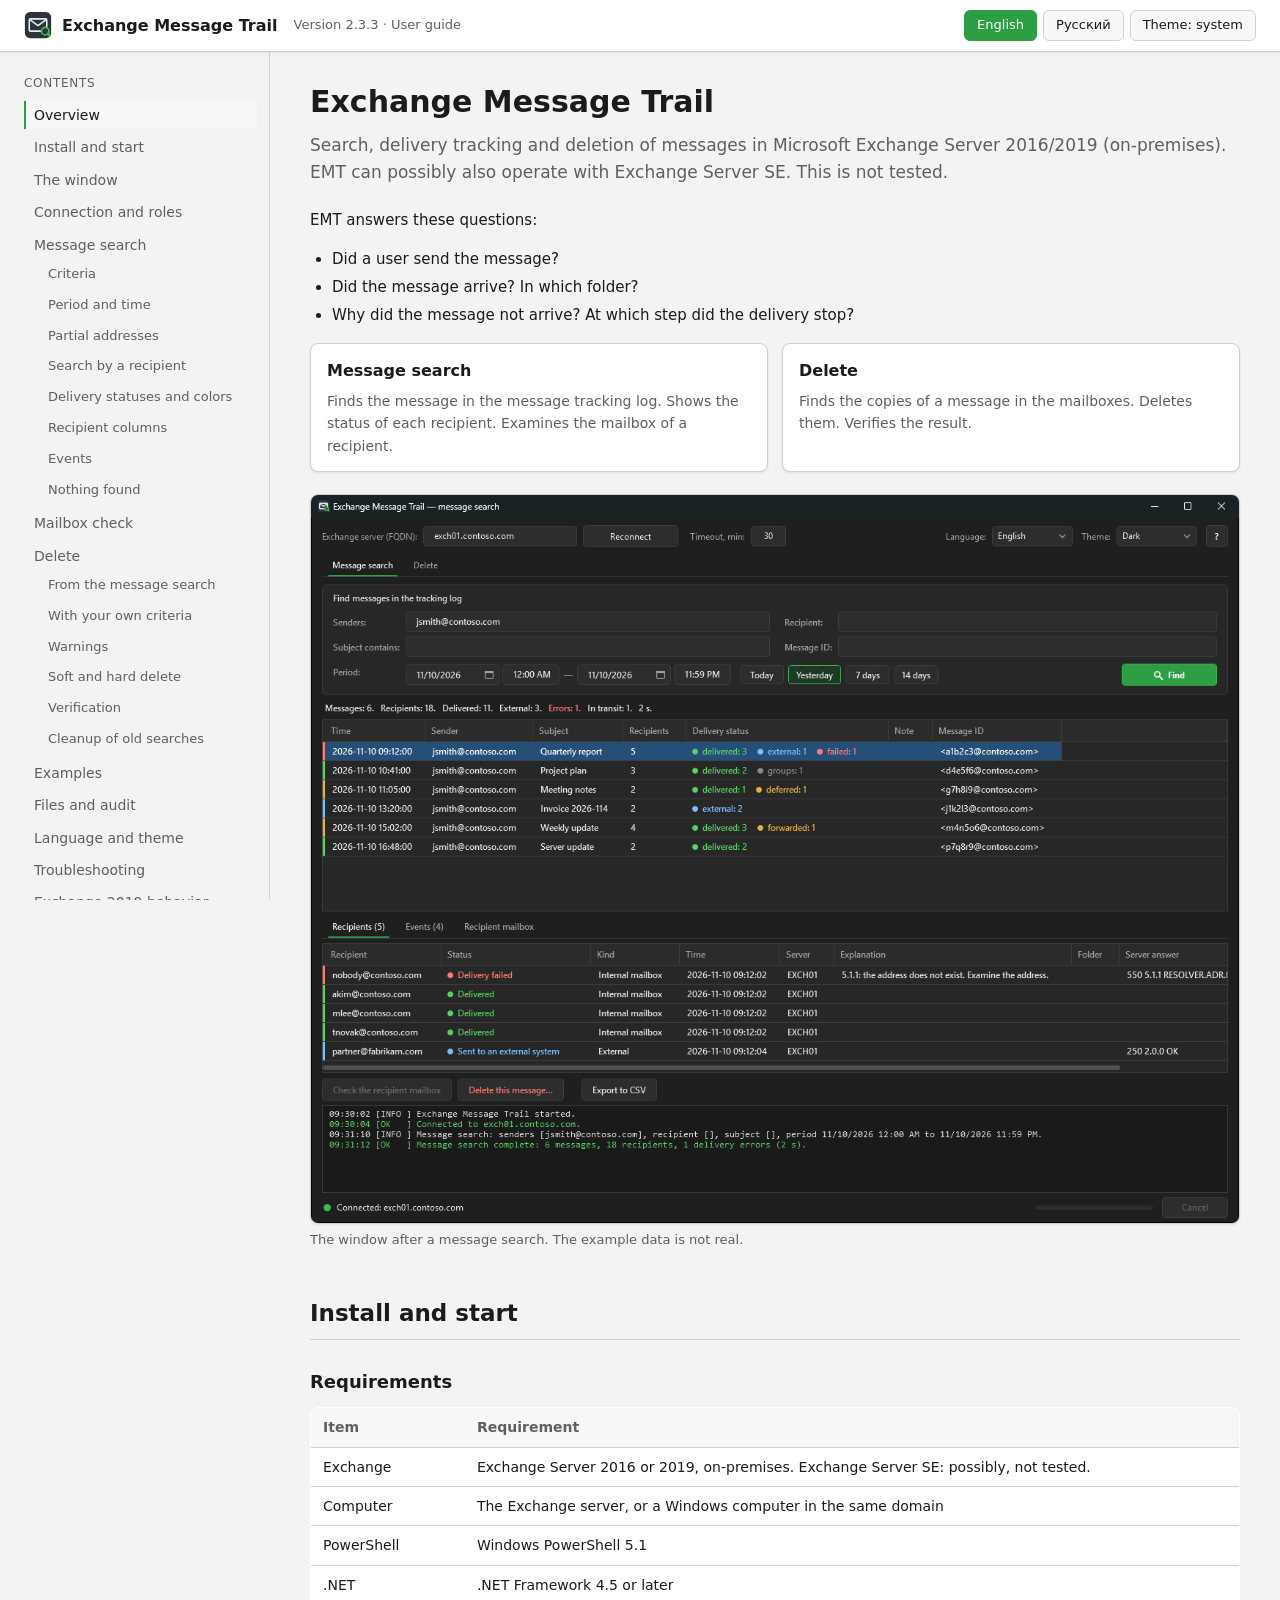
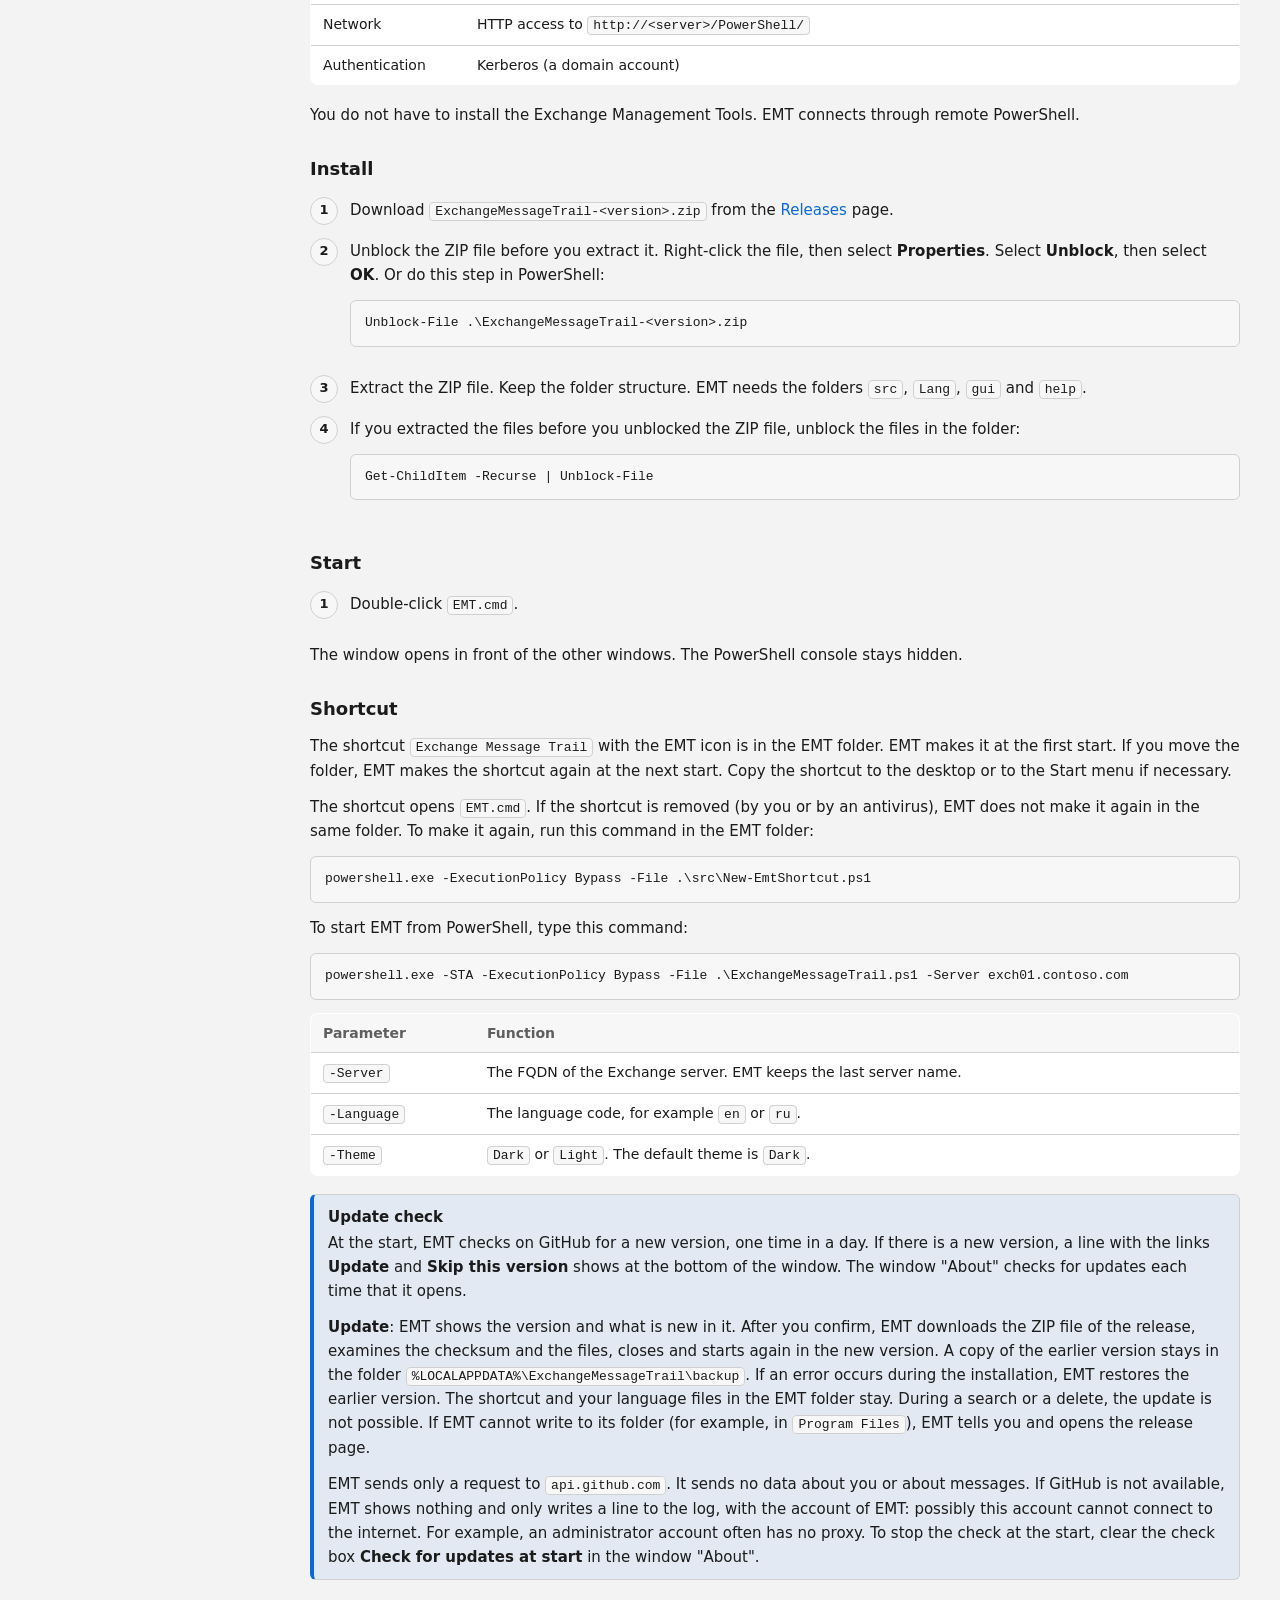
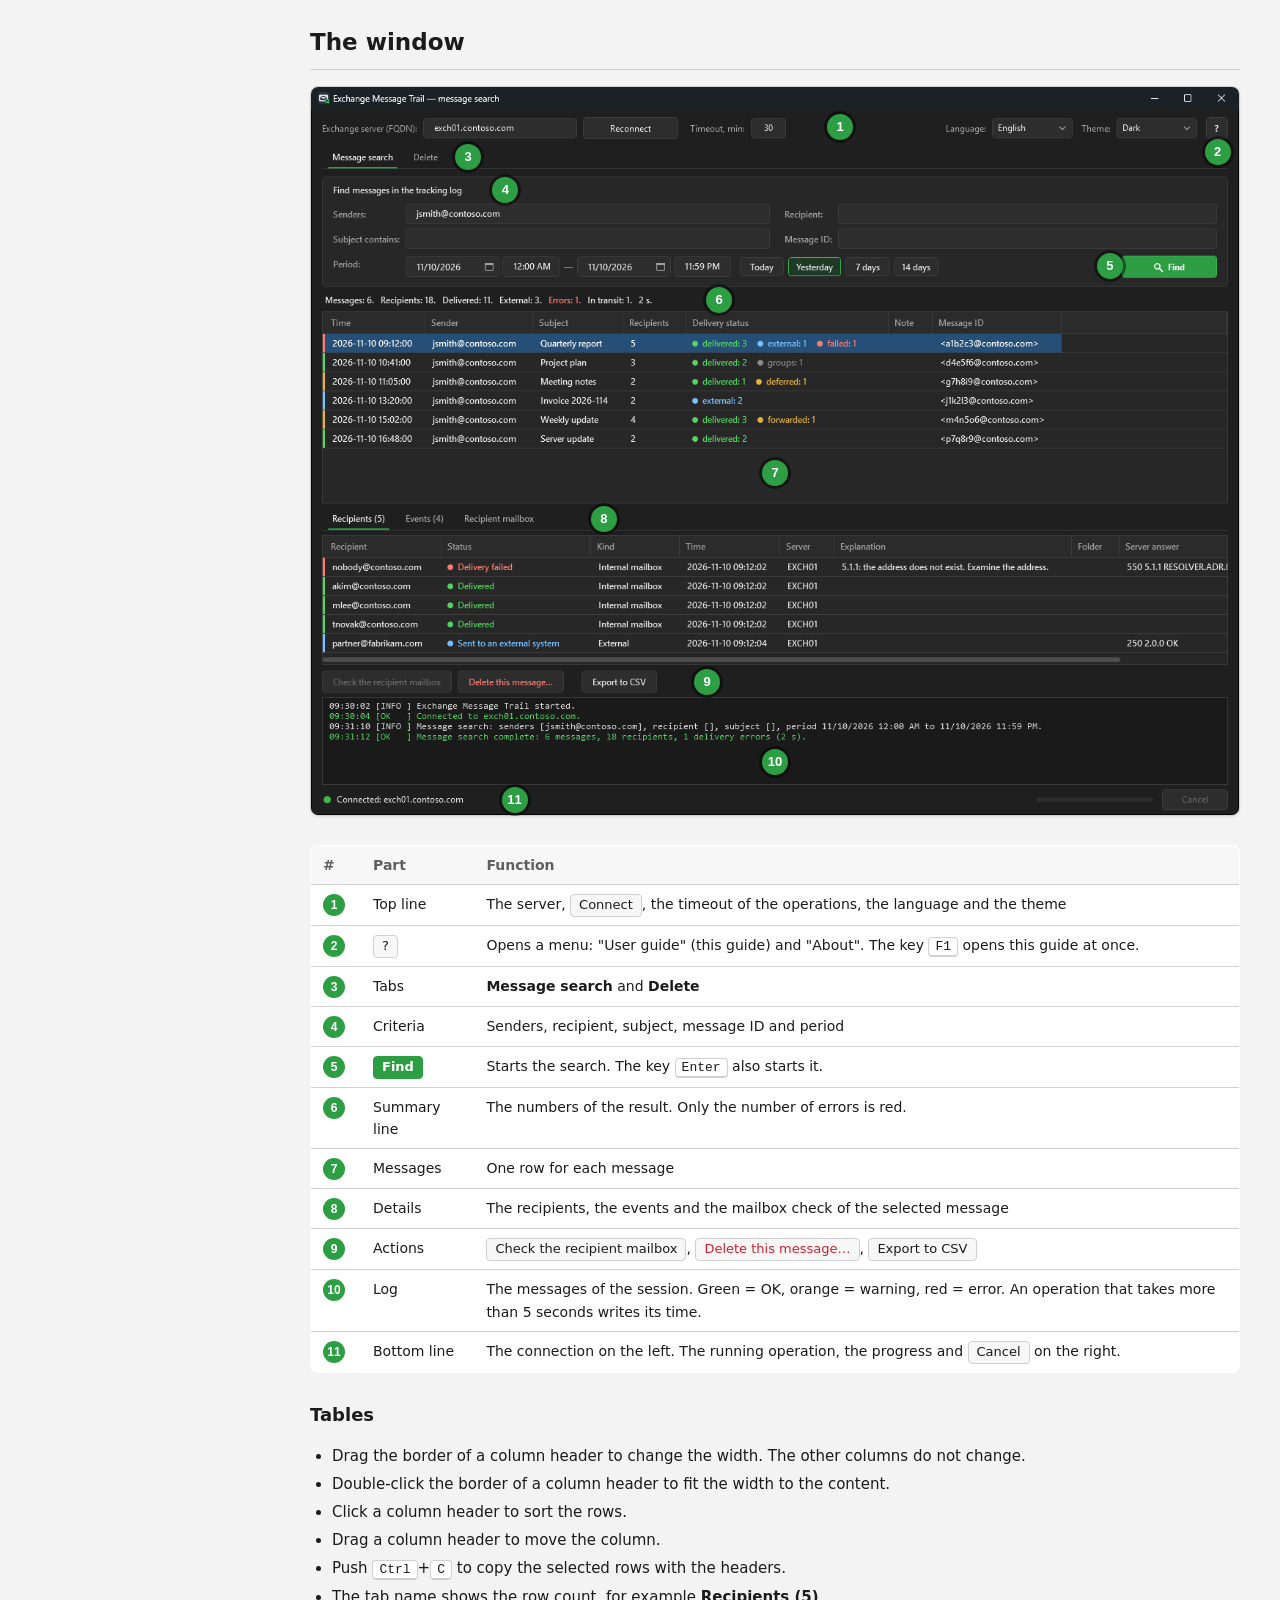
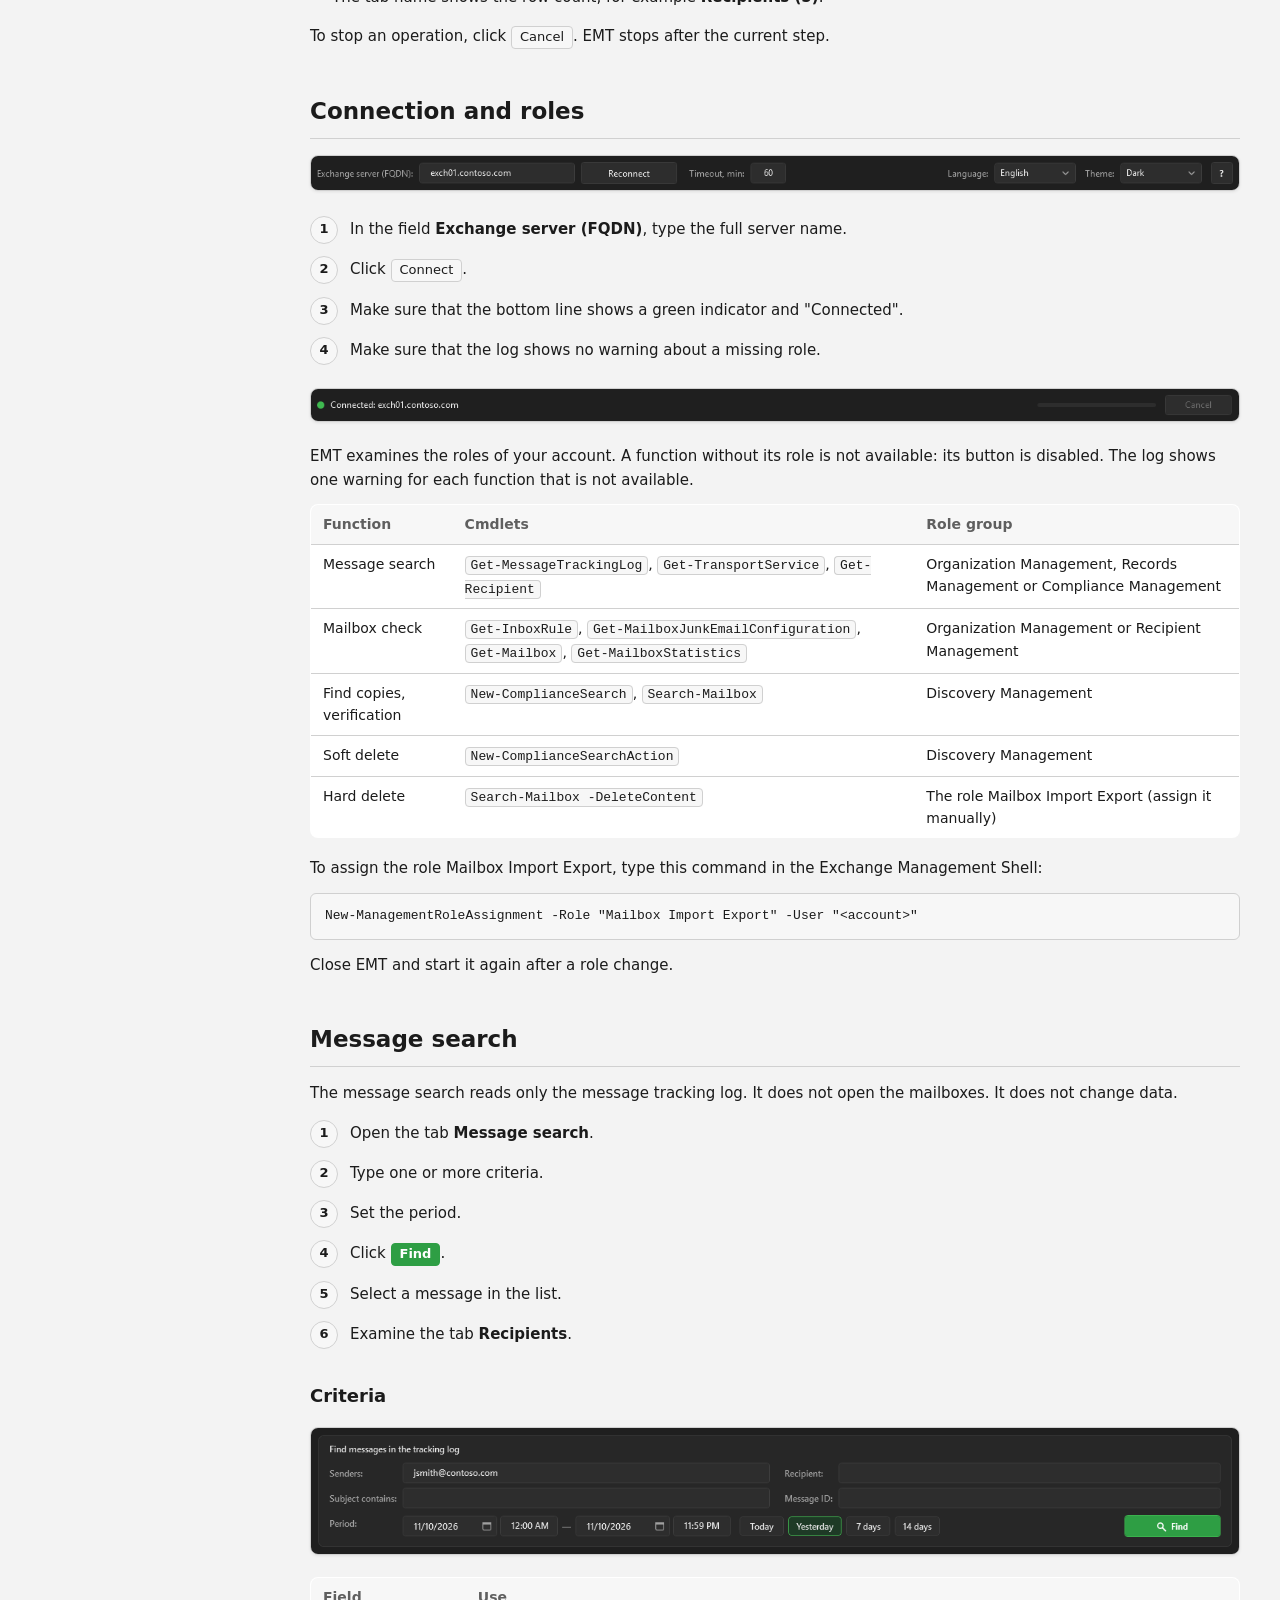
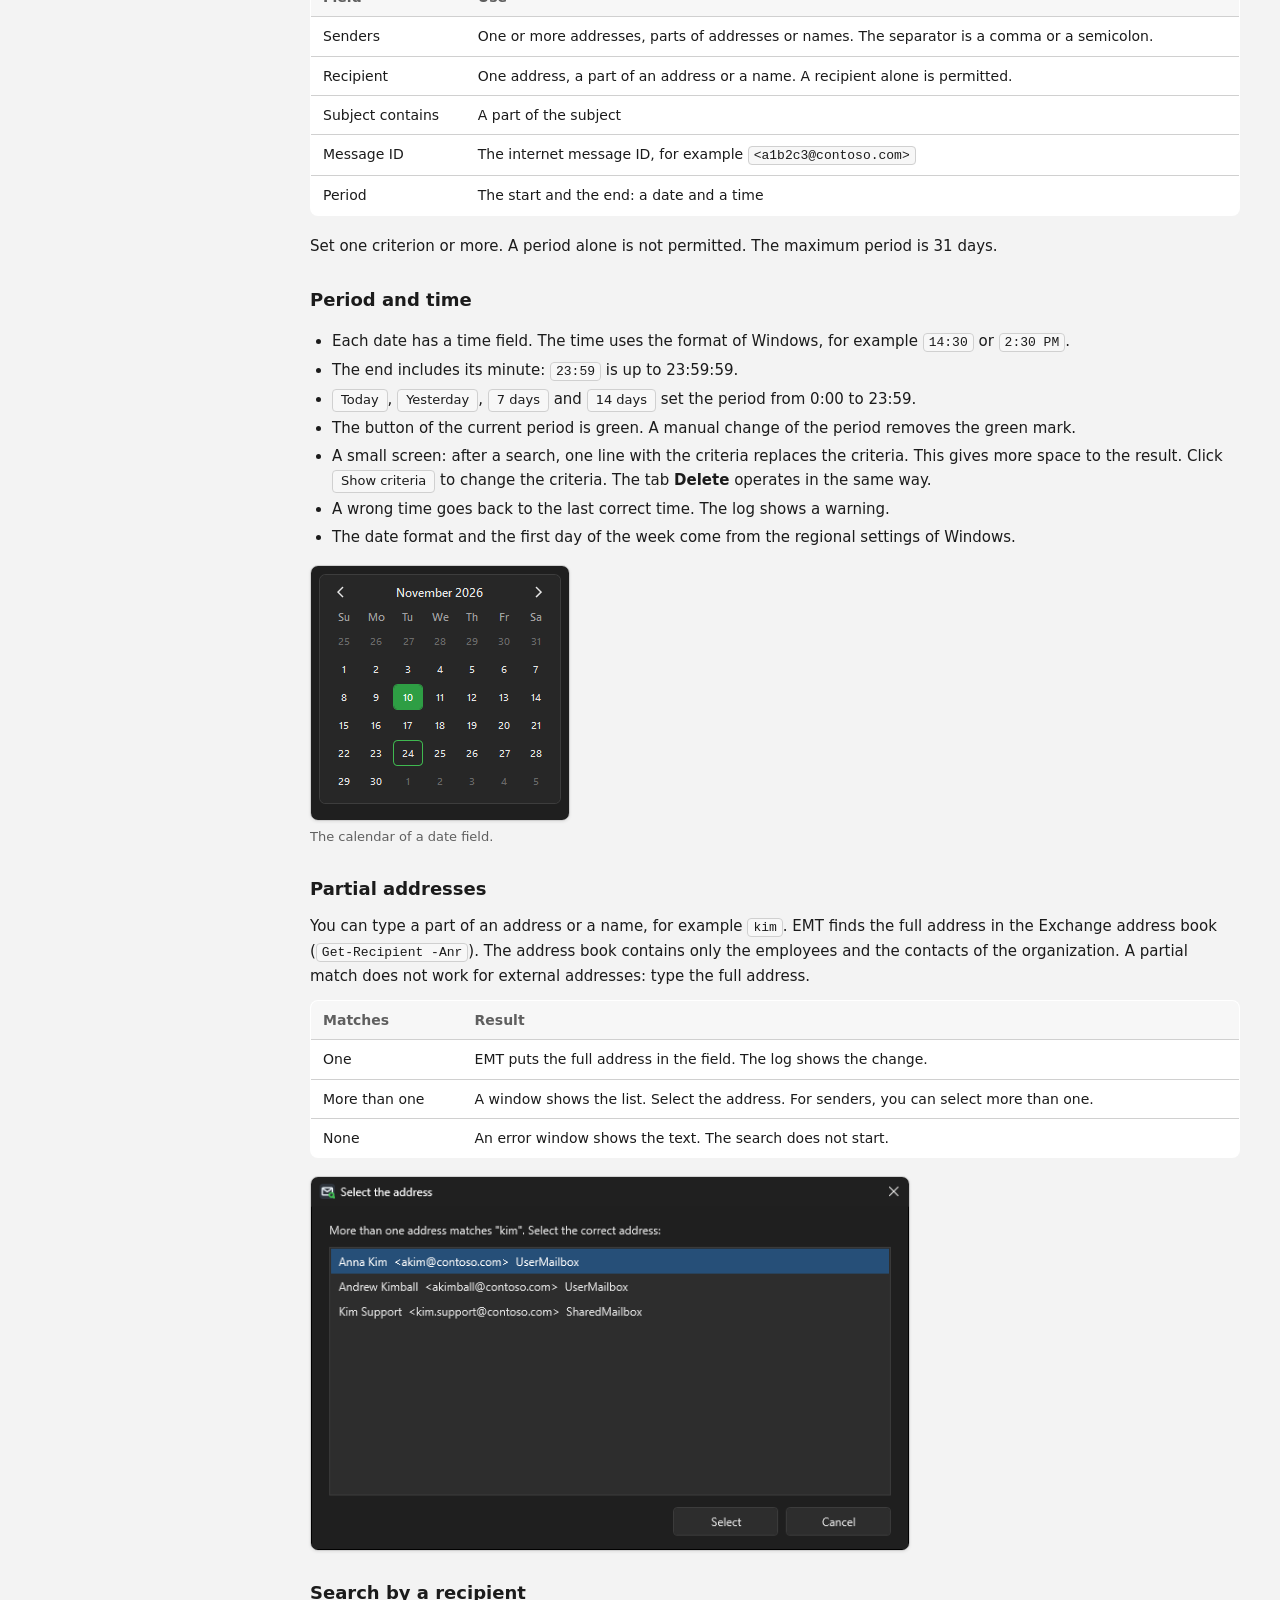
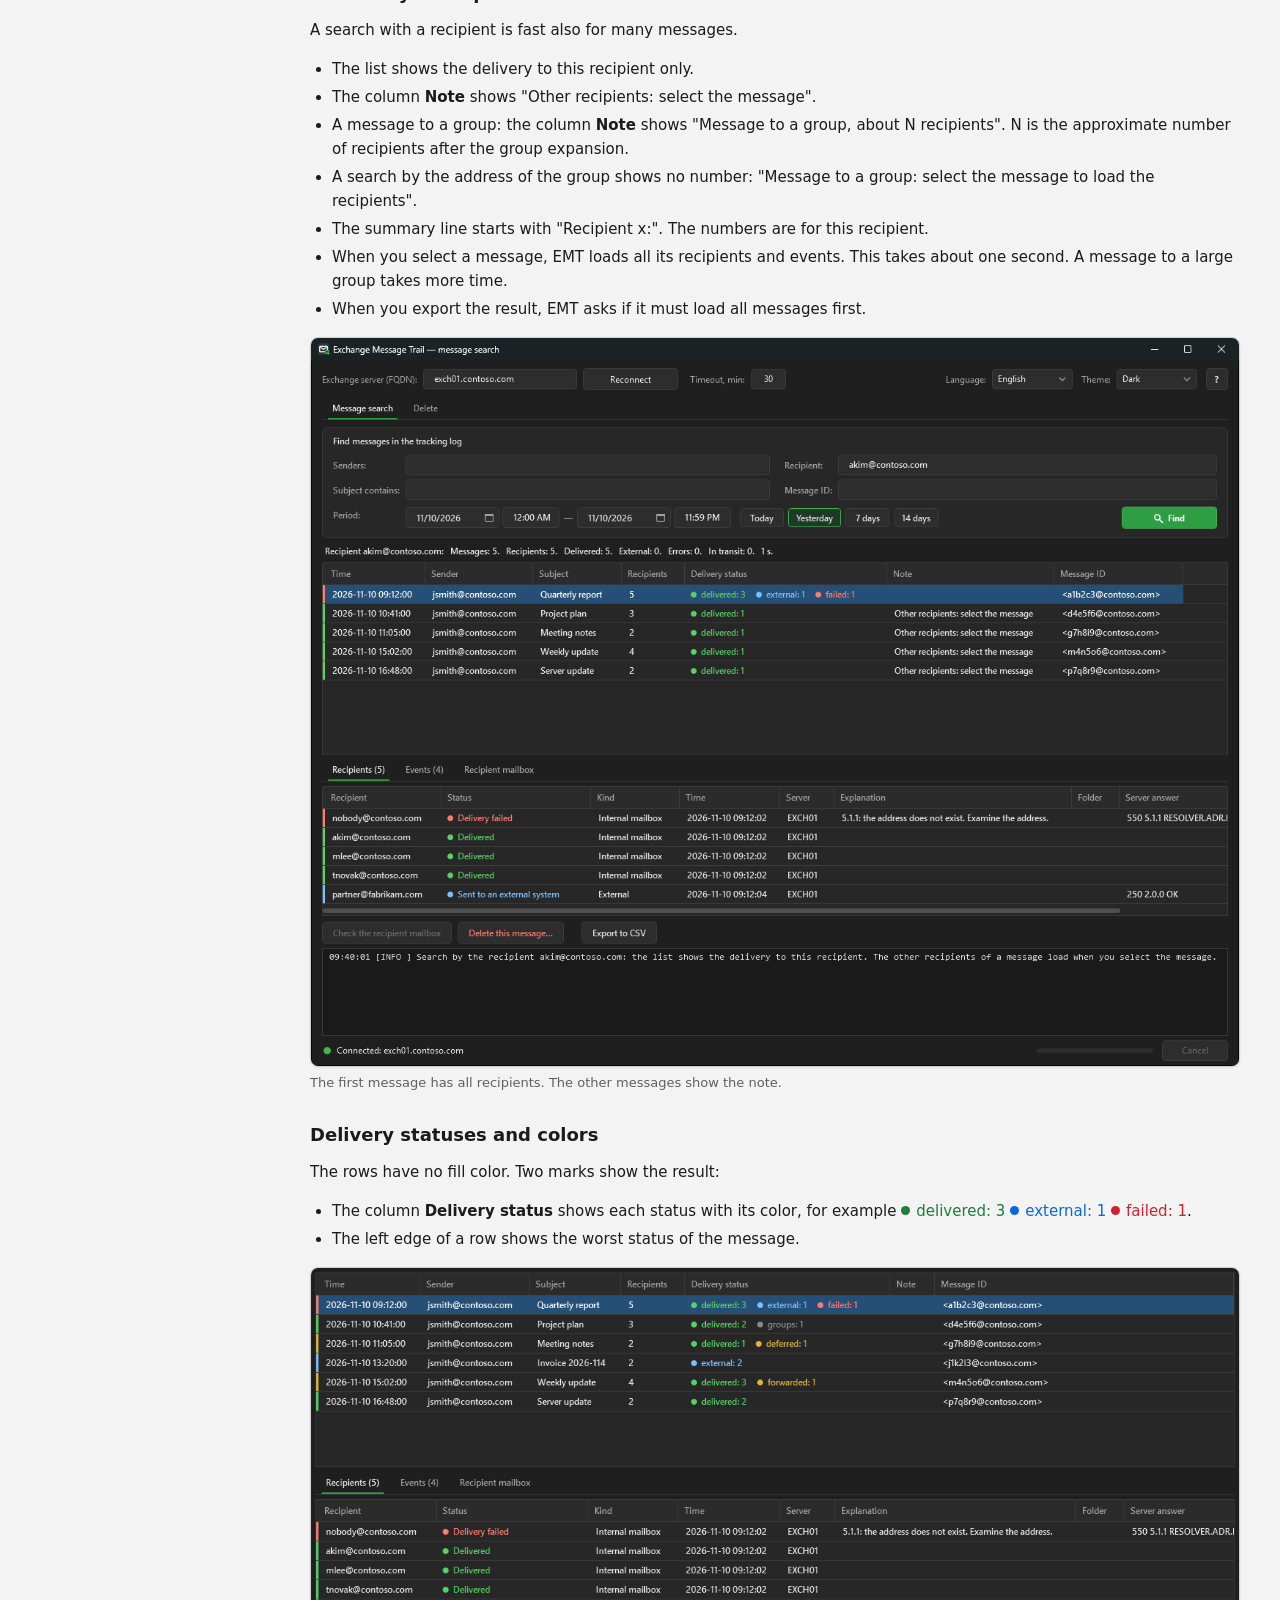
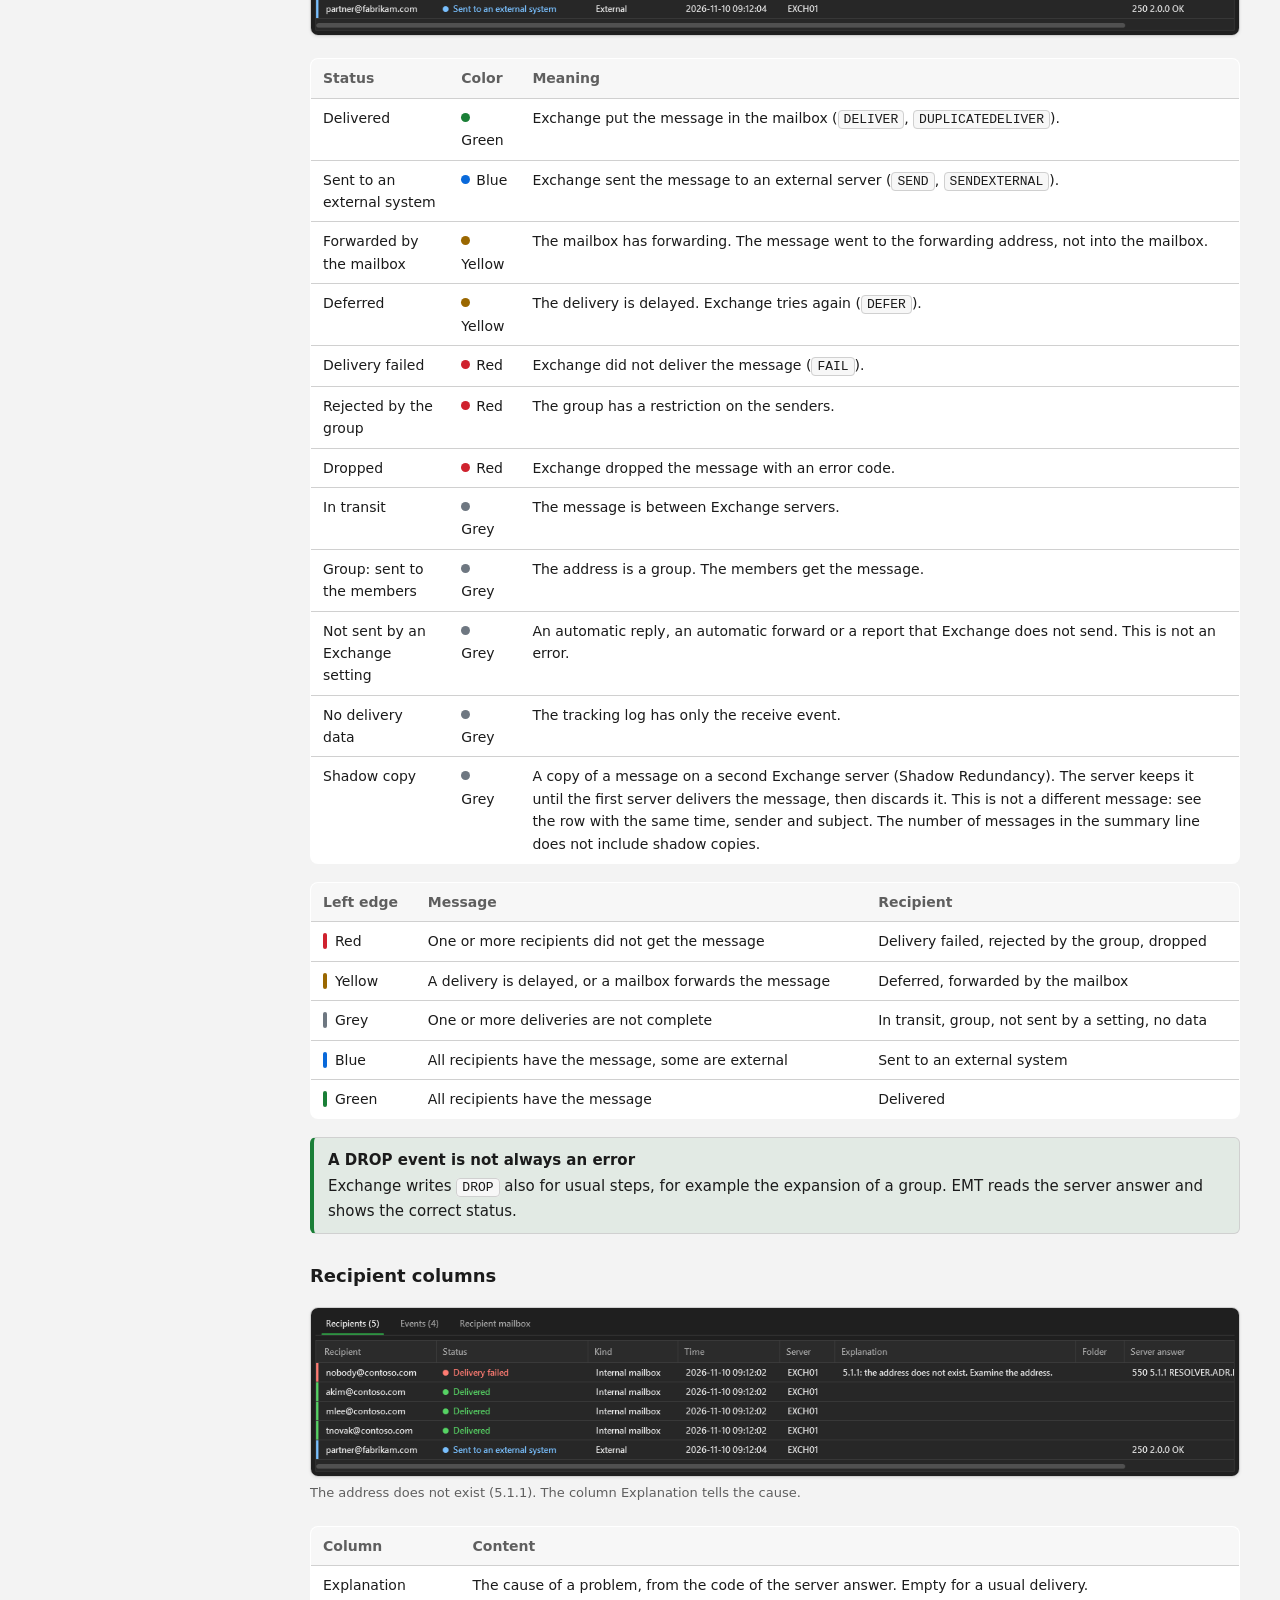
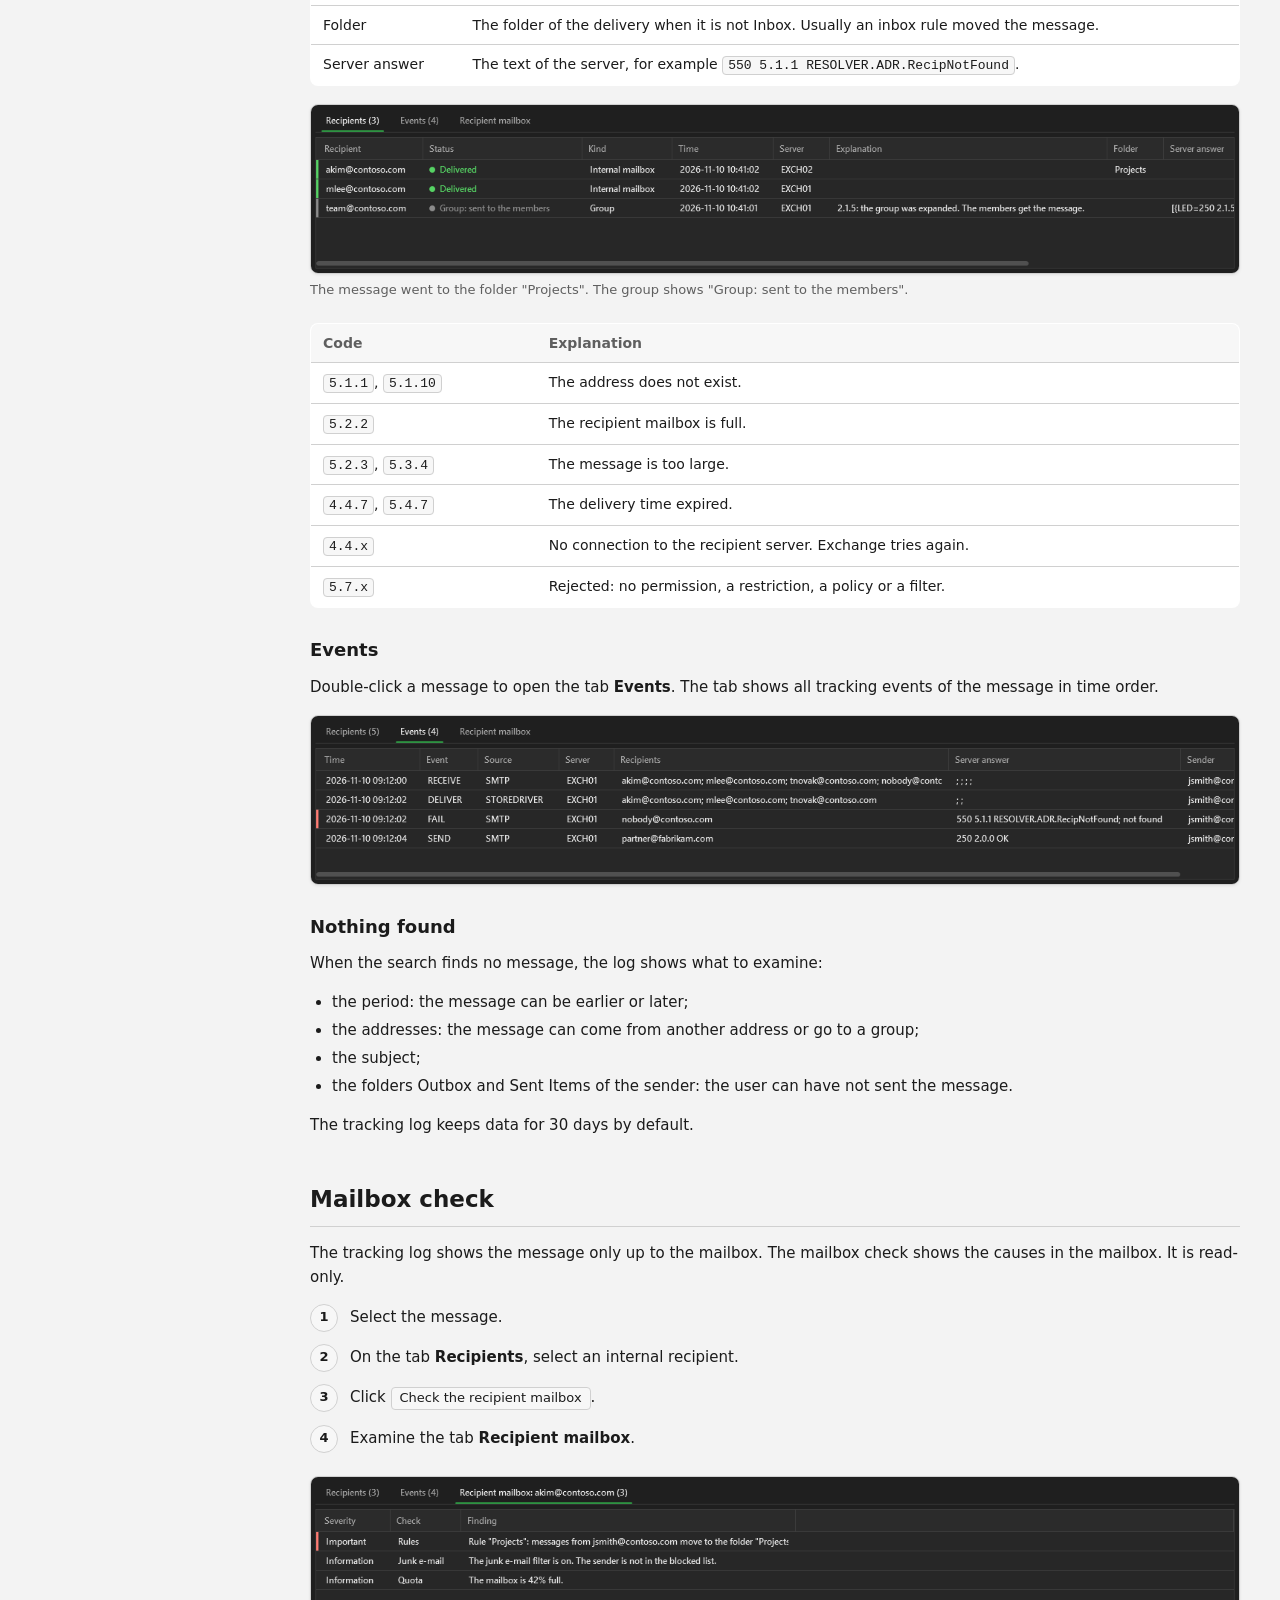
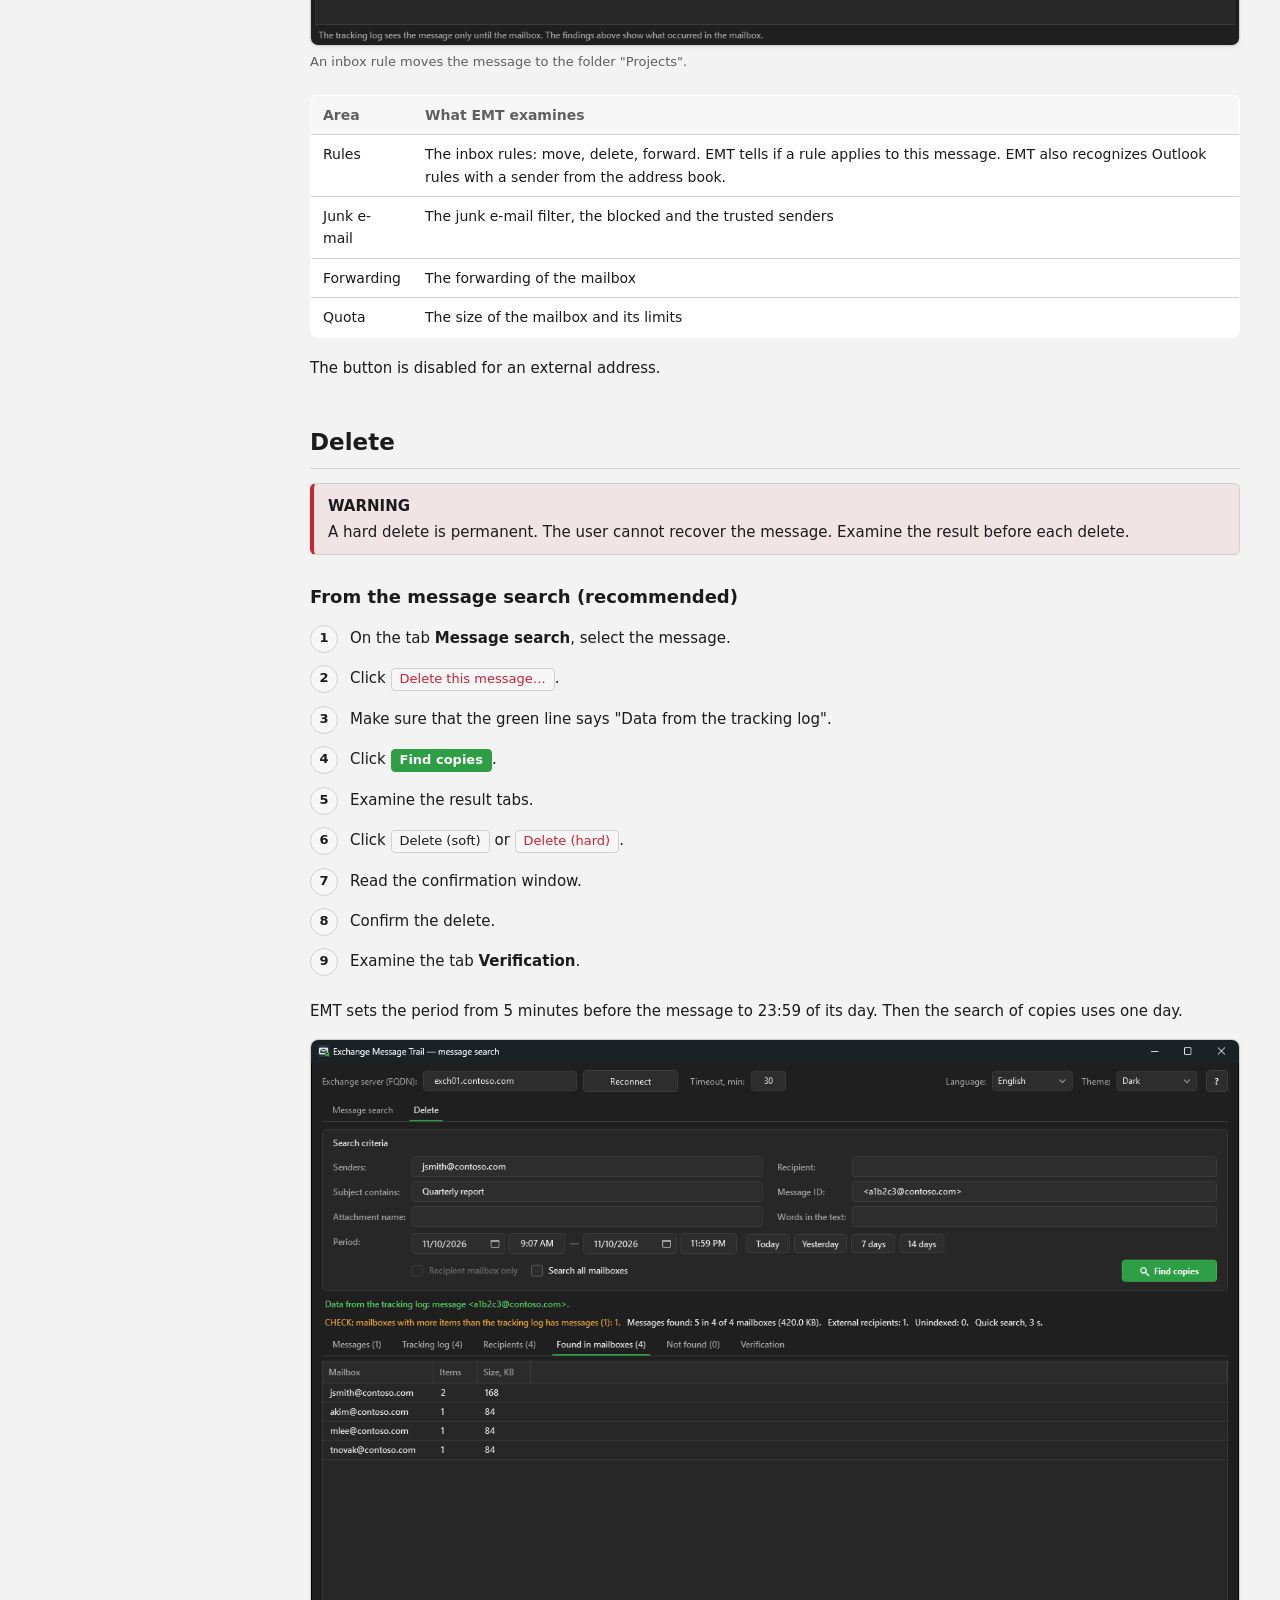
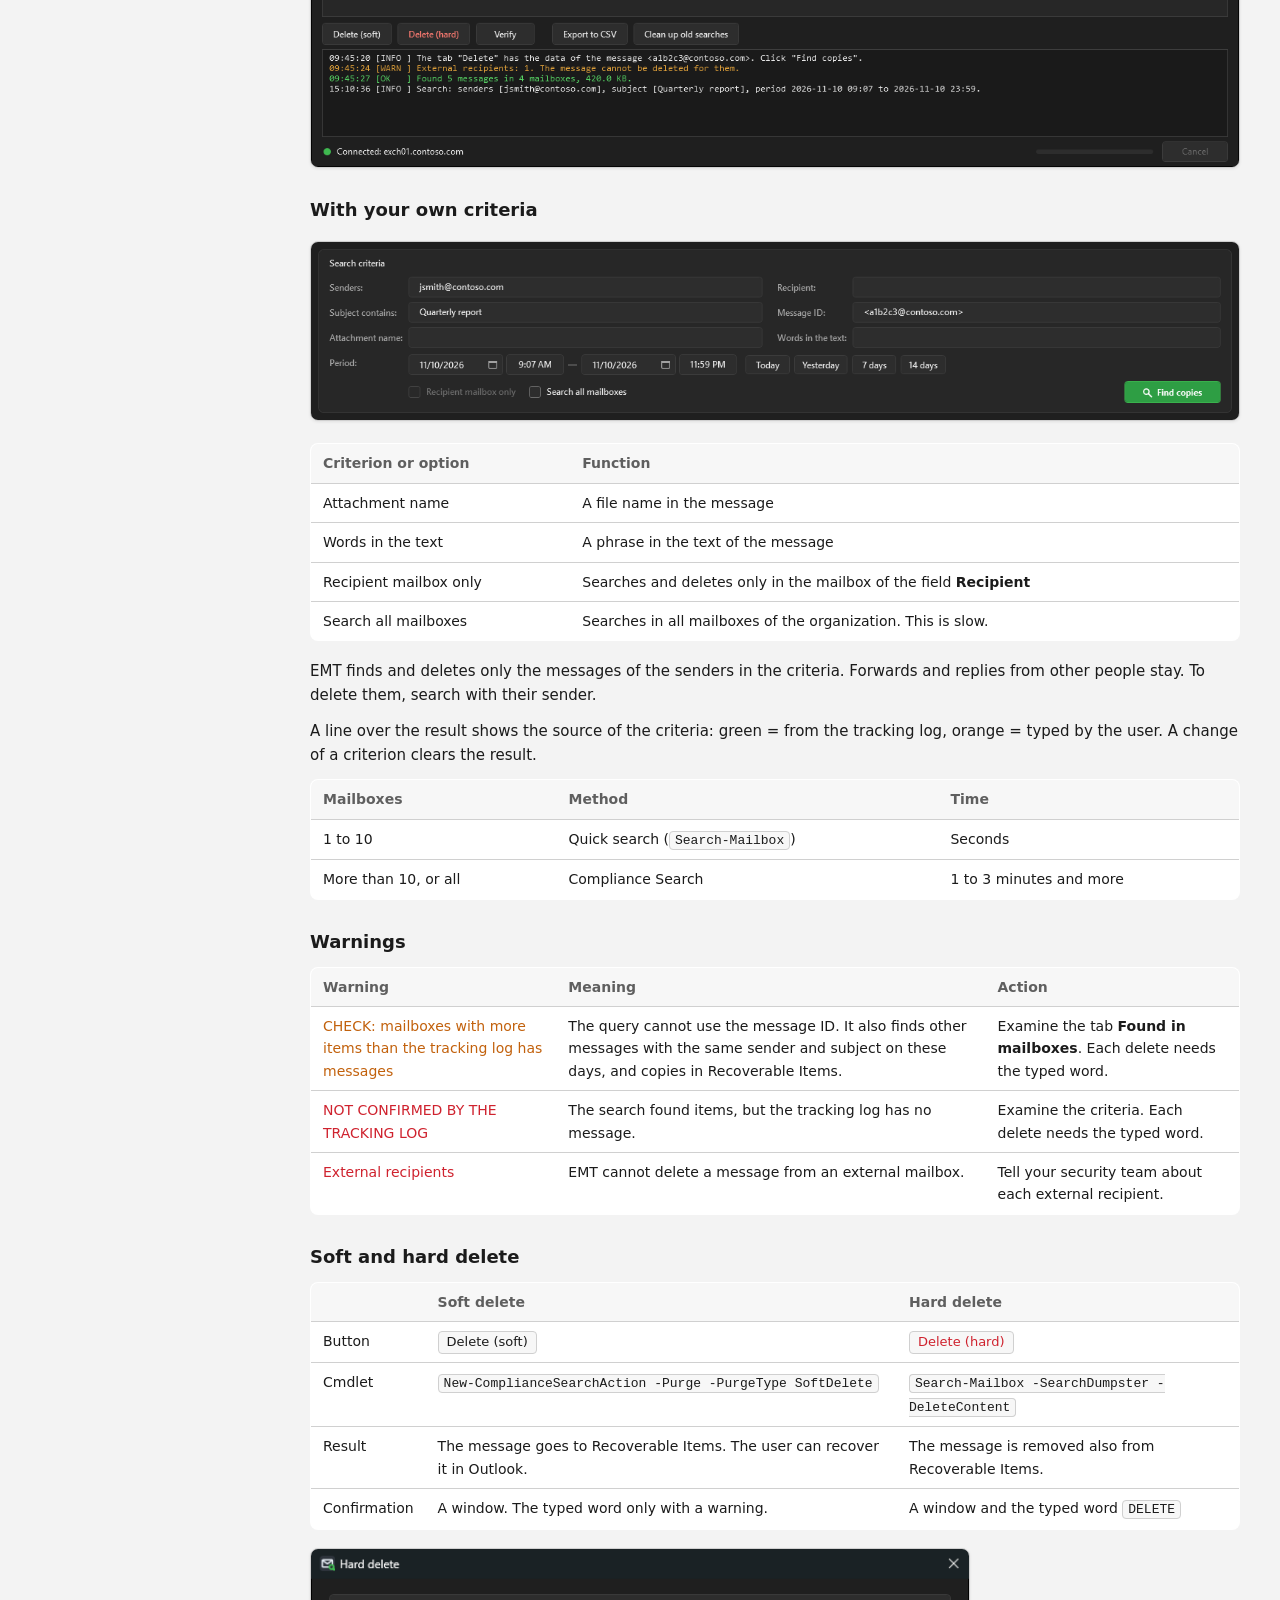
==== commit f648115d: "Delete: search for forwards removed (not safe); update check: hint about the account (2.3.3)" ====
--- a/help/index.html
+++ b/help/index.html
@@ -3,7 +3,7 @@
 <head>
 <meta charset="utf-8">
 <meta name="viewport" content="width=device-width, initial-scale=1">
-<meta name="emt-version" content="2.3.2">
+<meta name="emt-version" content="2.3.3">
 <title>Exchange Message Trail — Help</title>
 <link rel="stylesheet" href="help.css">
 <link rel="icon" type="image/svg+xml" href="img/emt.svg">
@@ -19,7 +19,7 @@
 <body>
 <header class="top">
   <div class="logo"><img src="img/emt.svg" class="mark" alt="">Exchange Message Trail</div>
-  <span class="version">2.3.2</span>
+  <span class="version">2.3.3</span>
 </header>
 <main style="max-width:760px;margin:0 auto">
   <h1>Help / Справка</h1>
